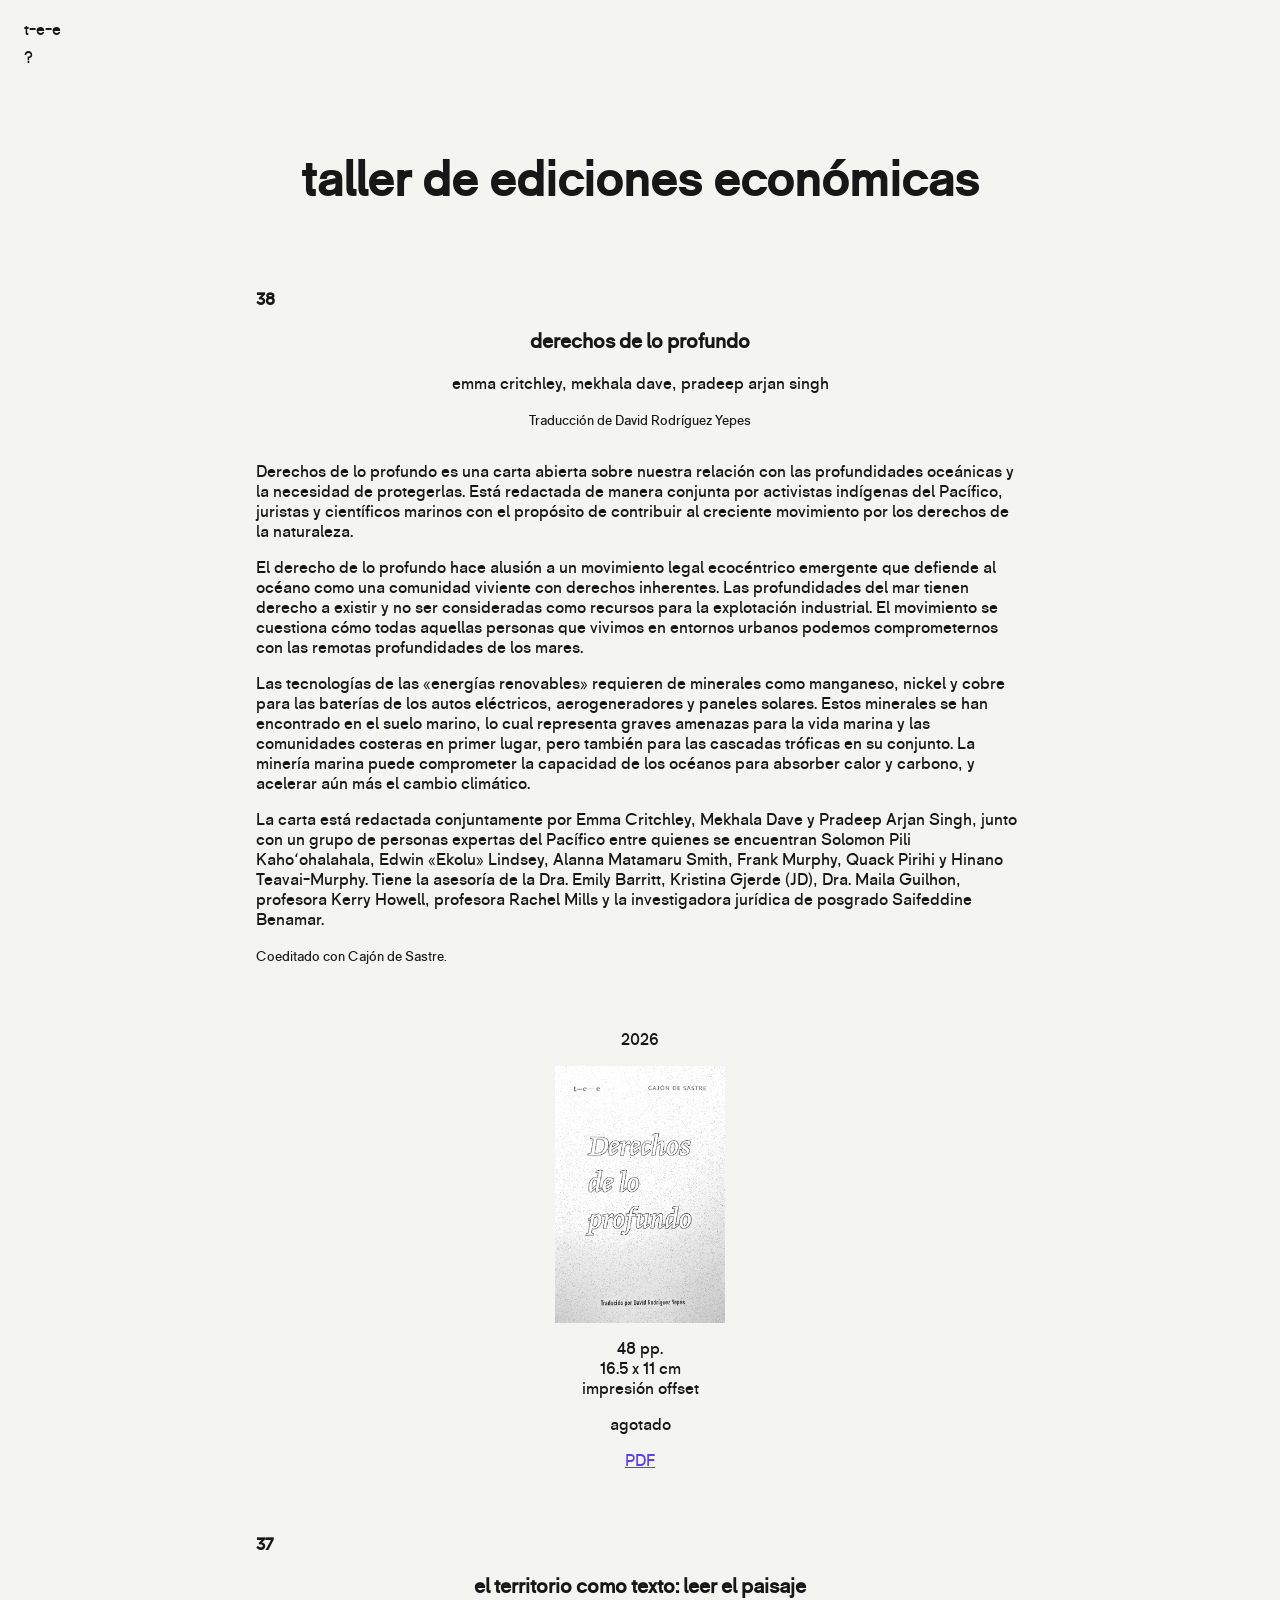
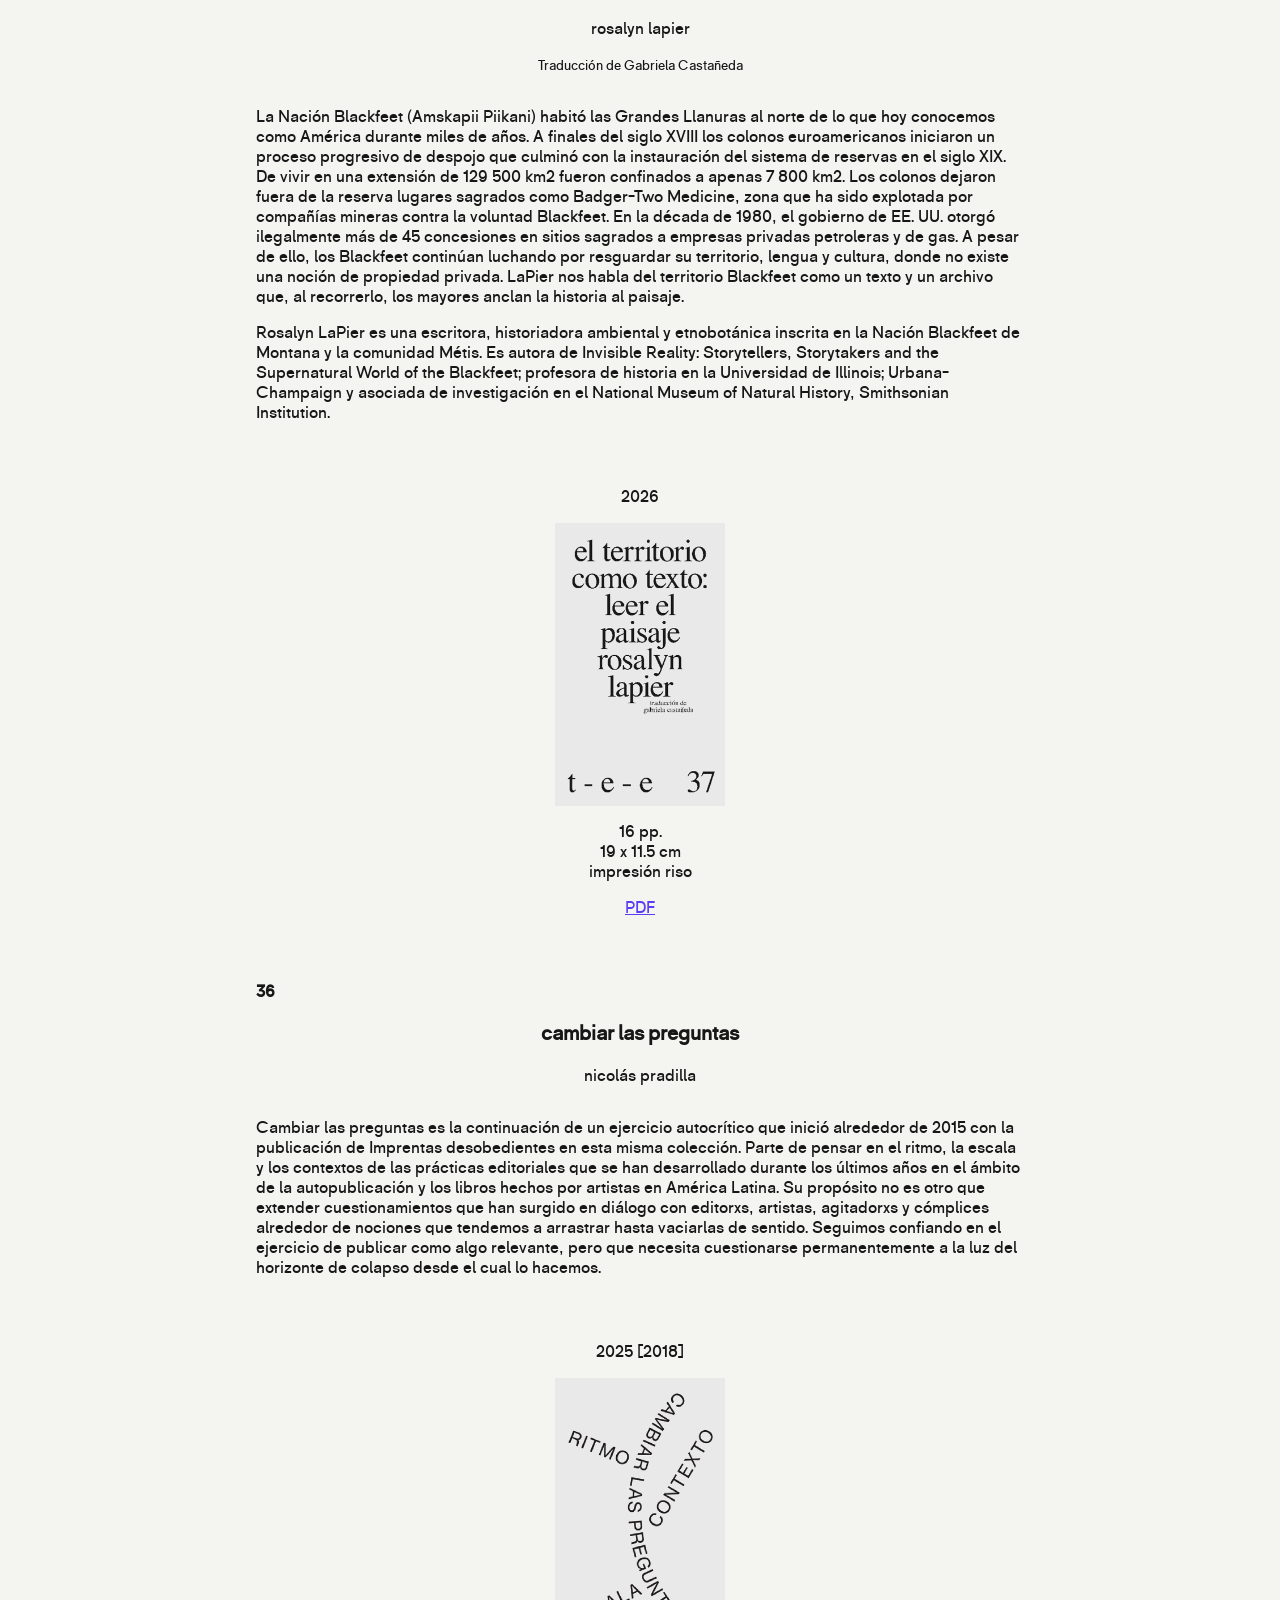
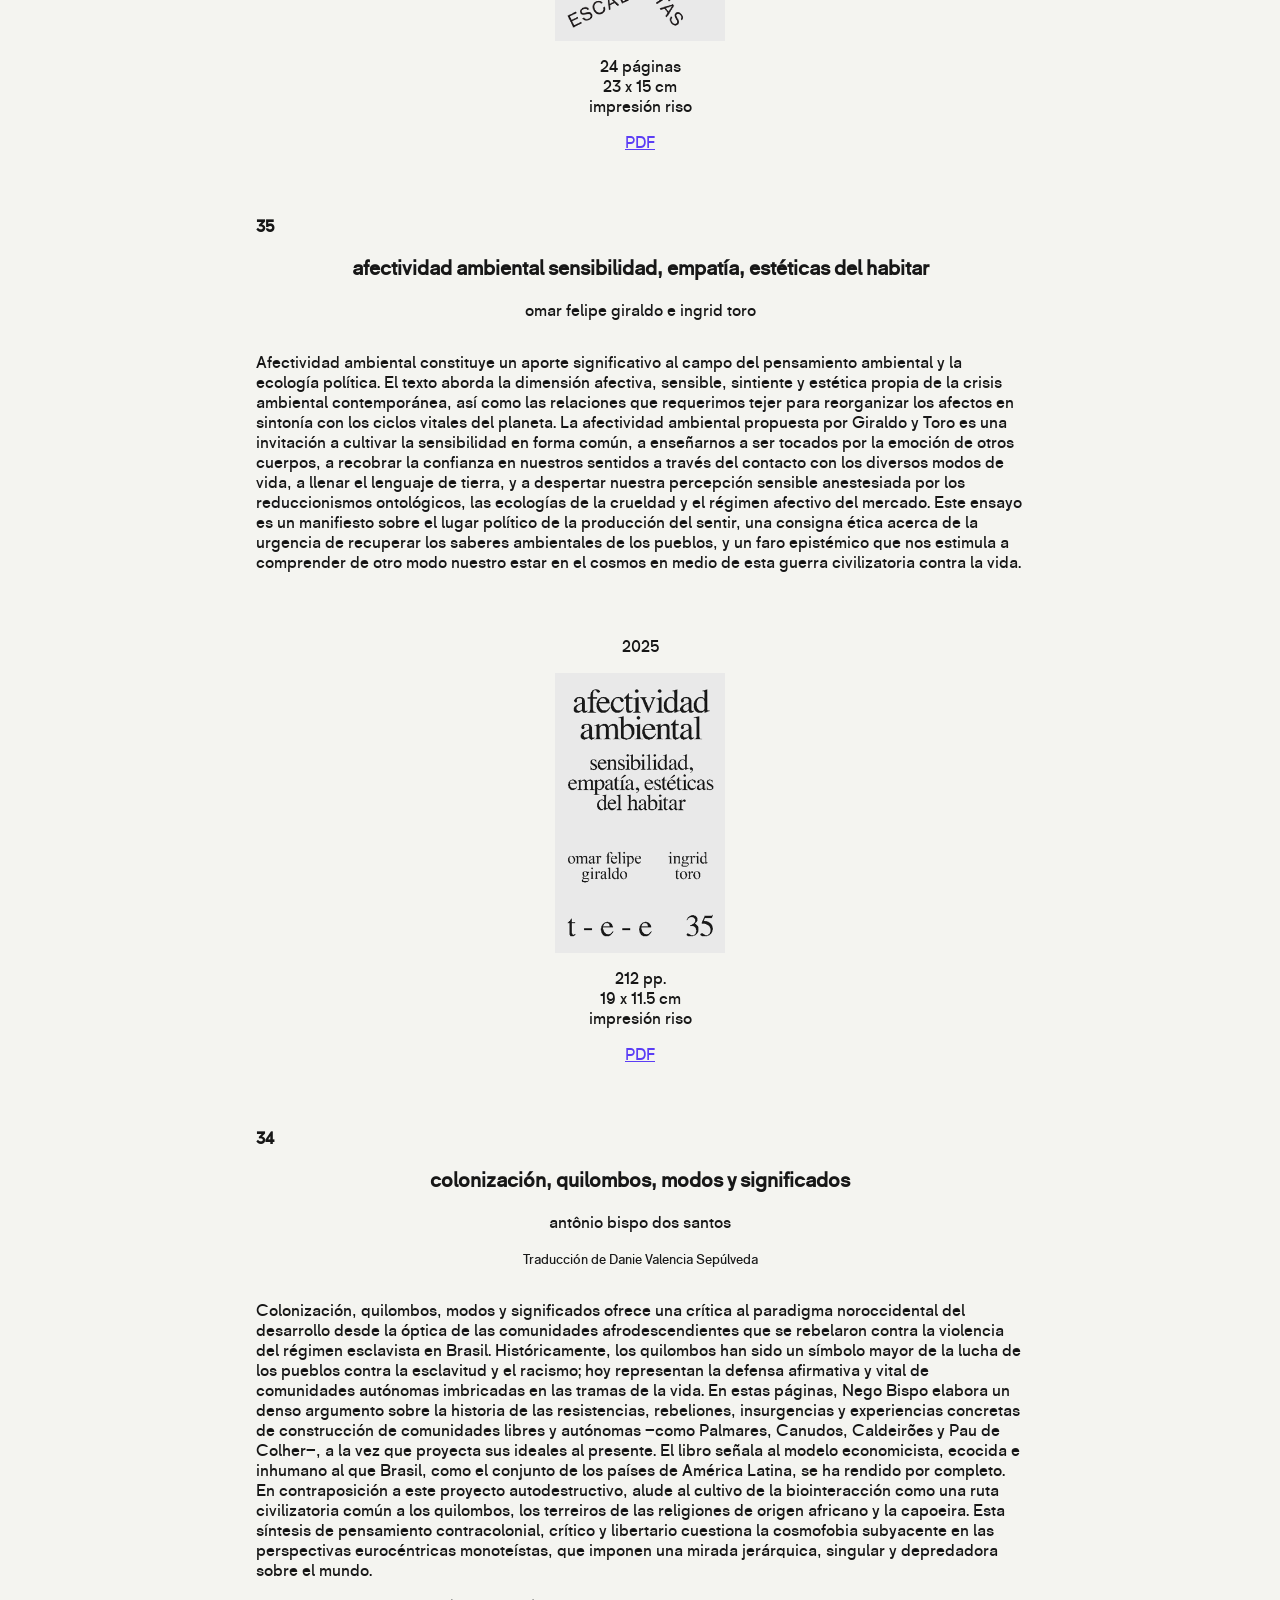
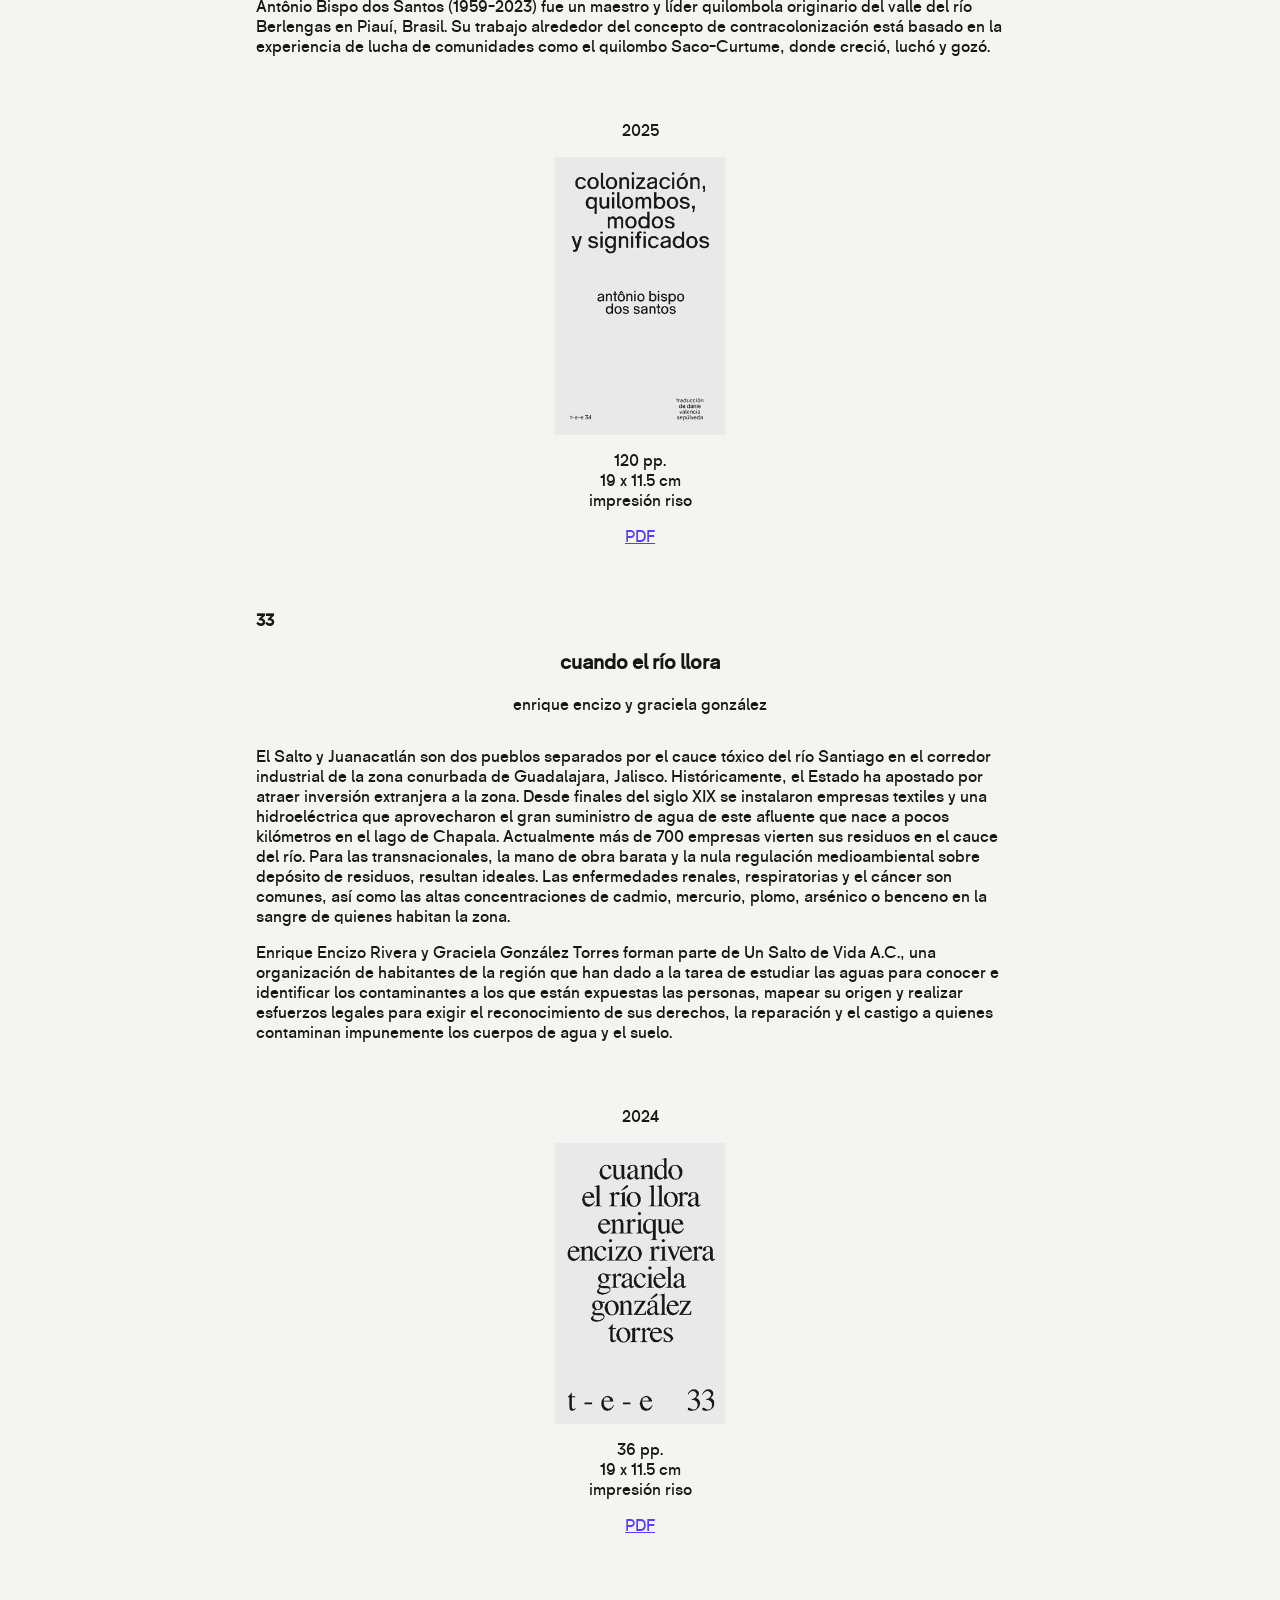
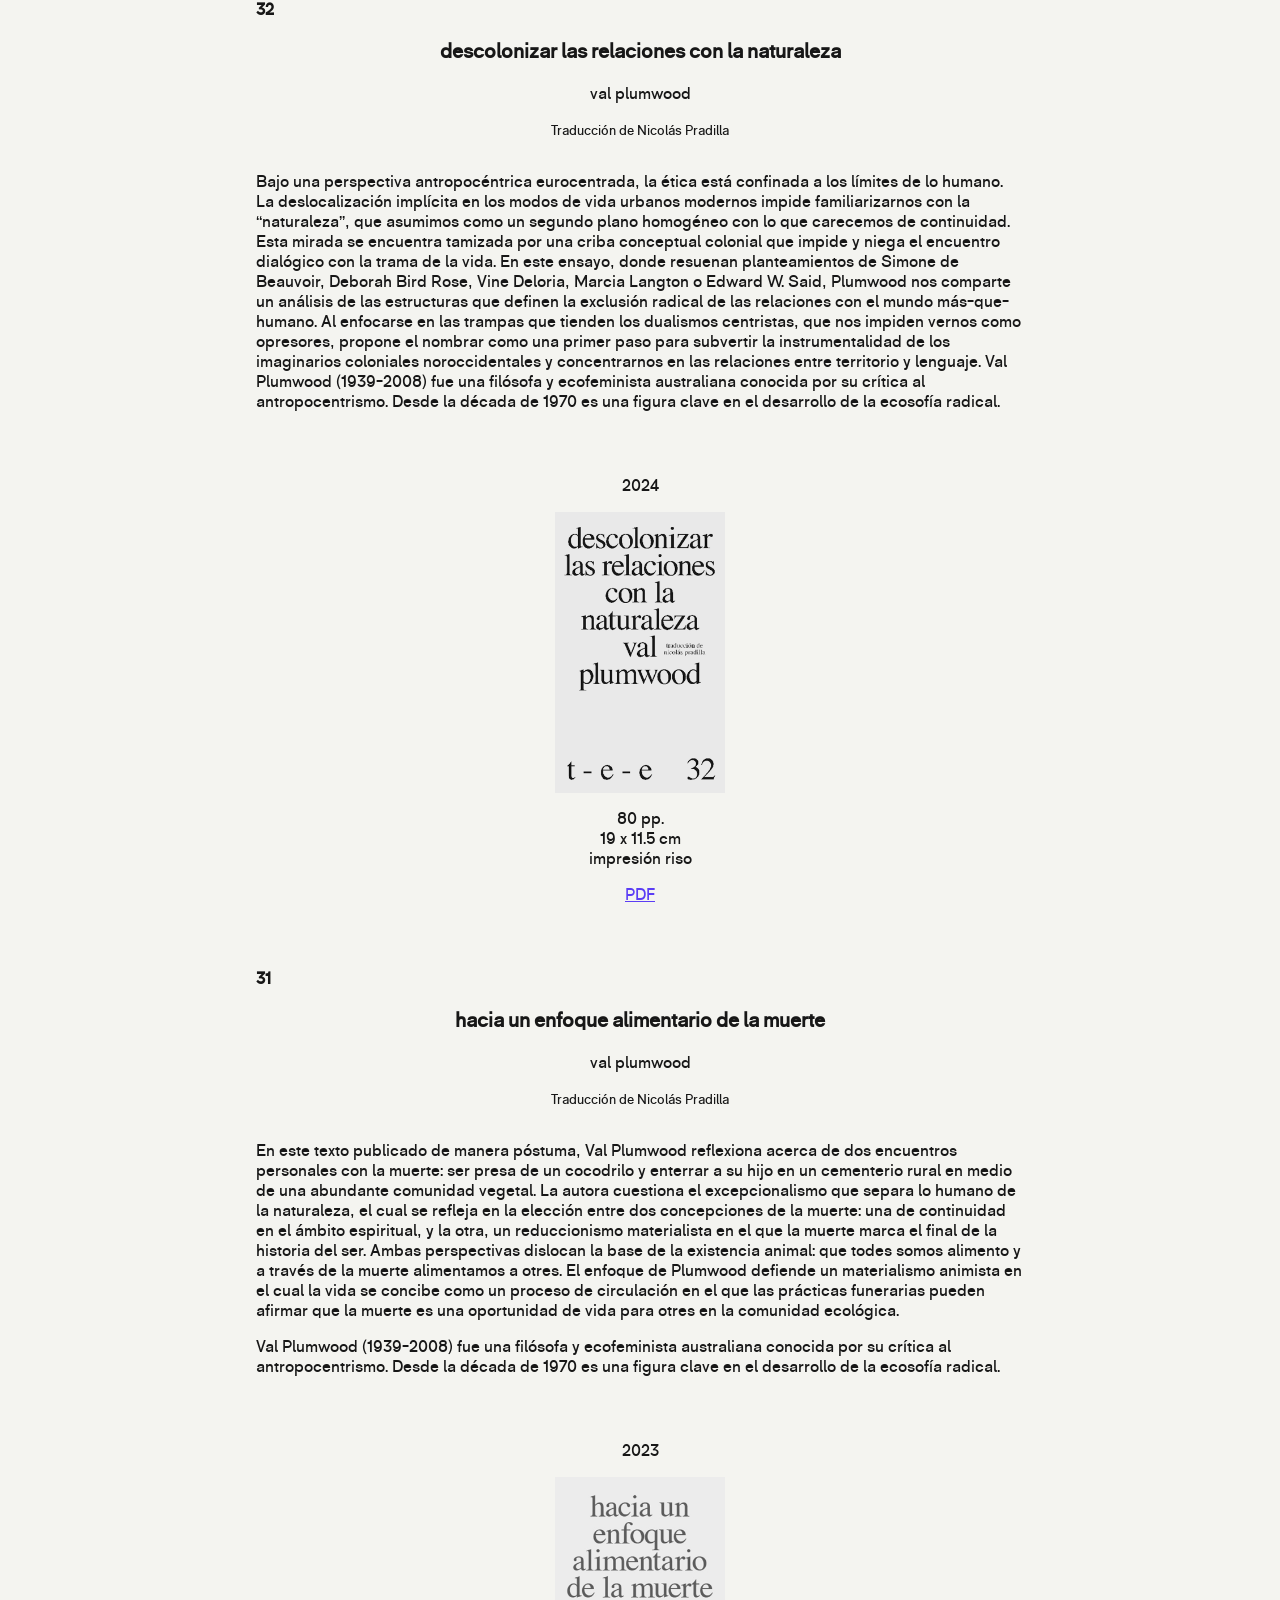
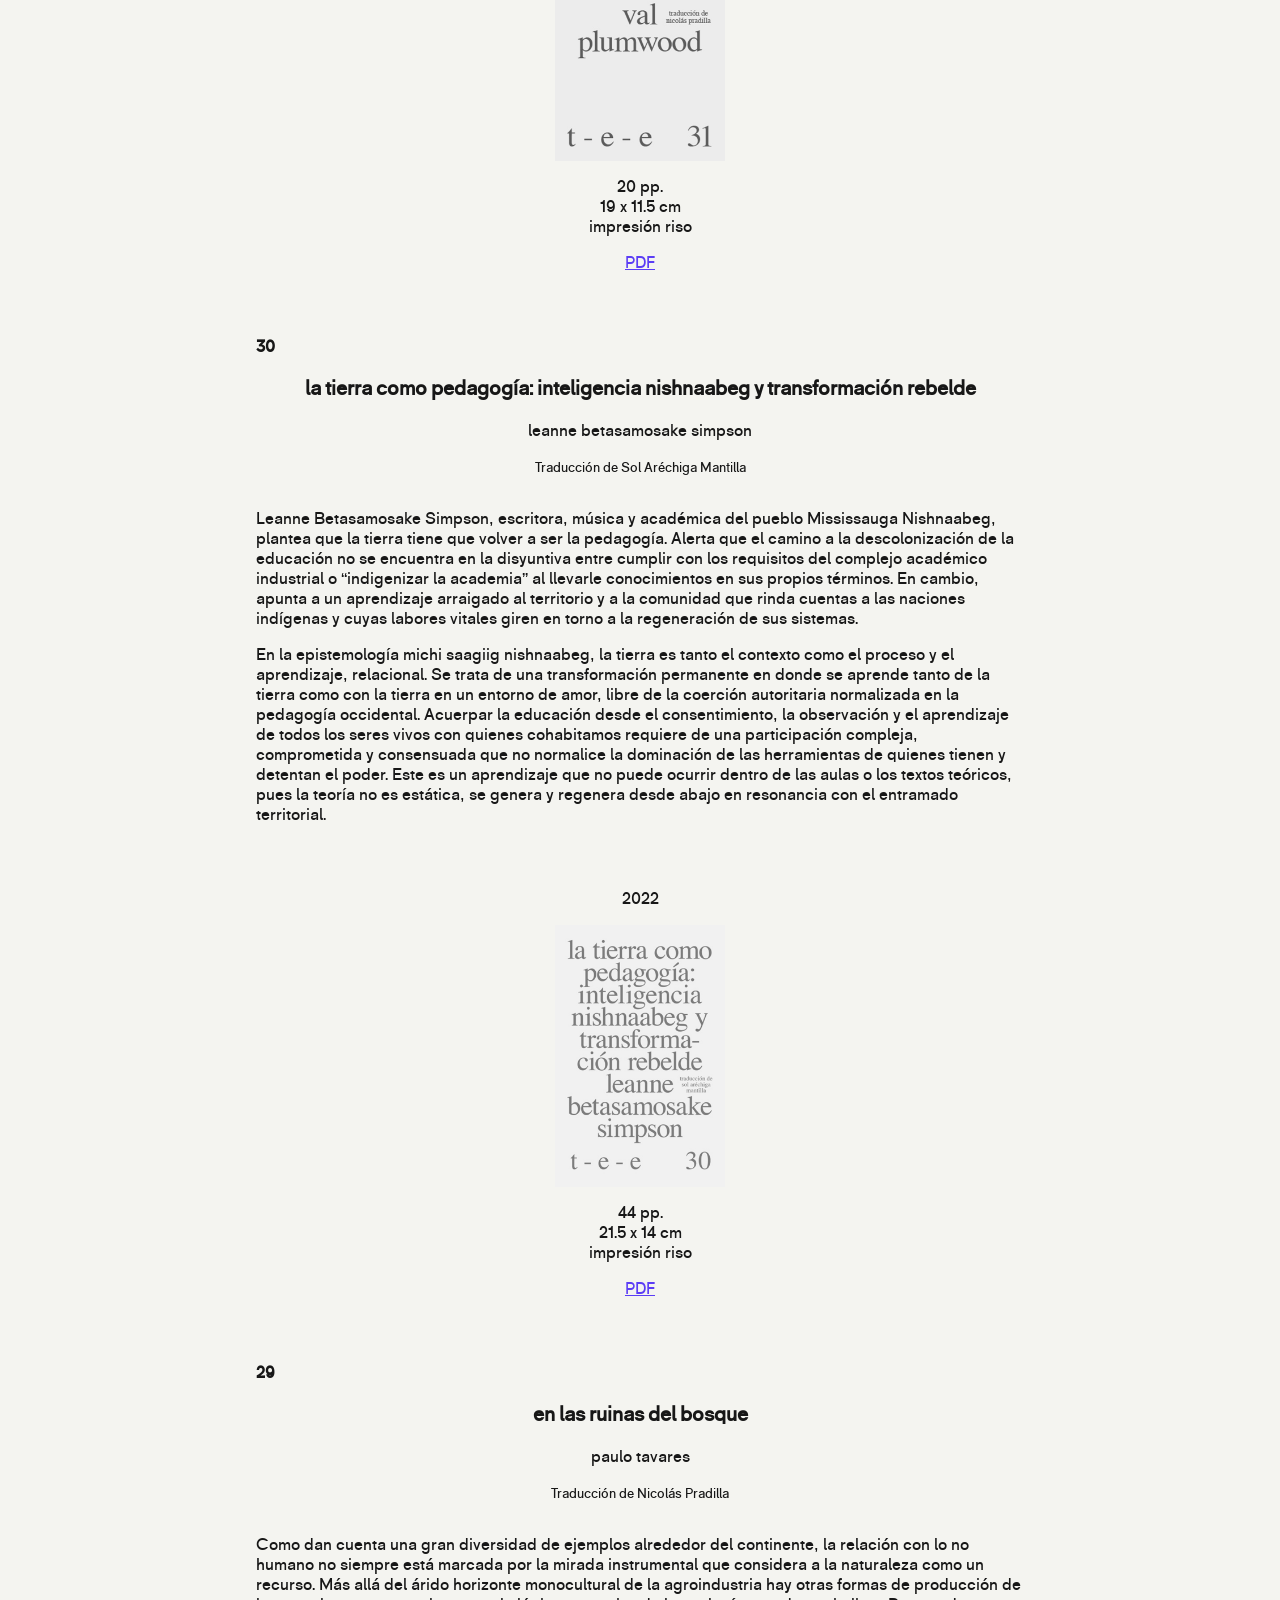
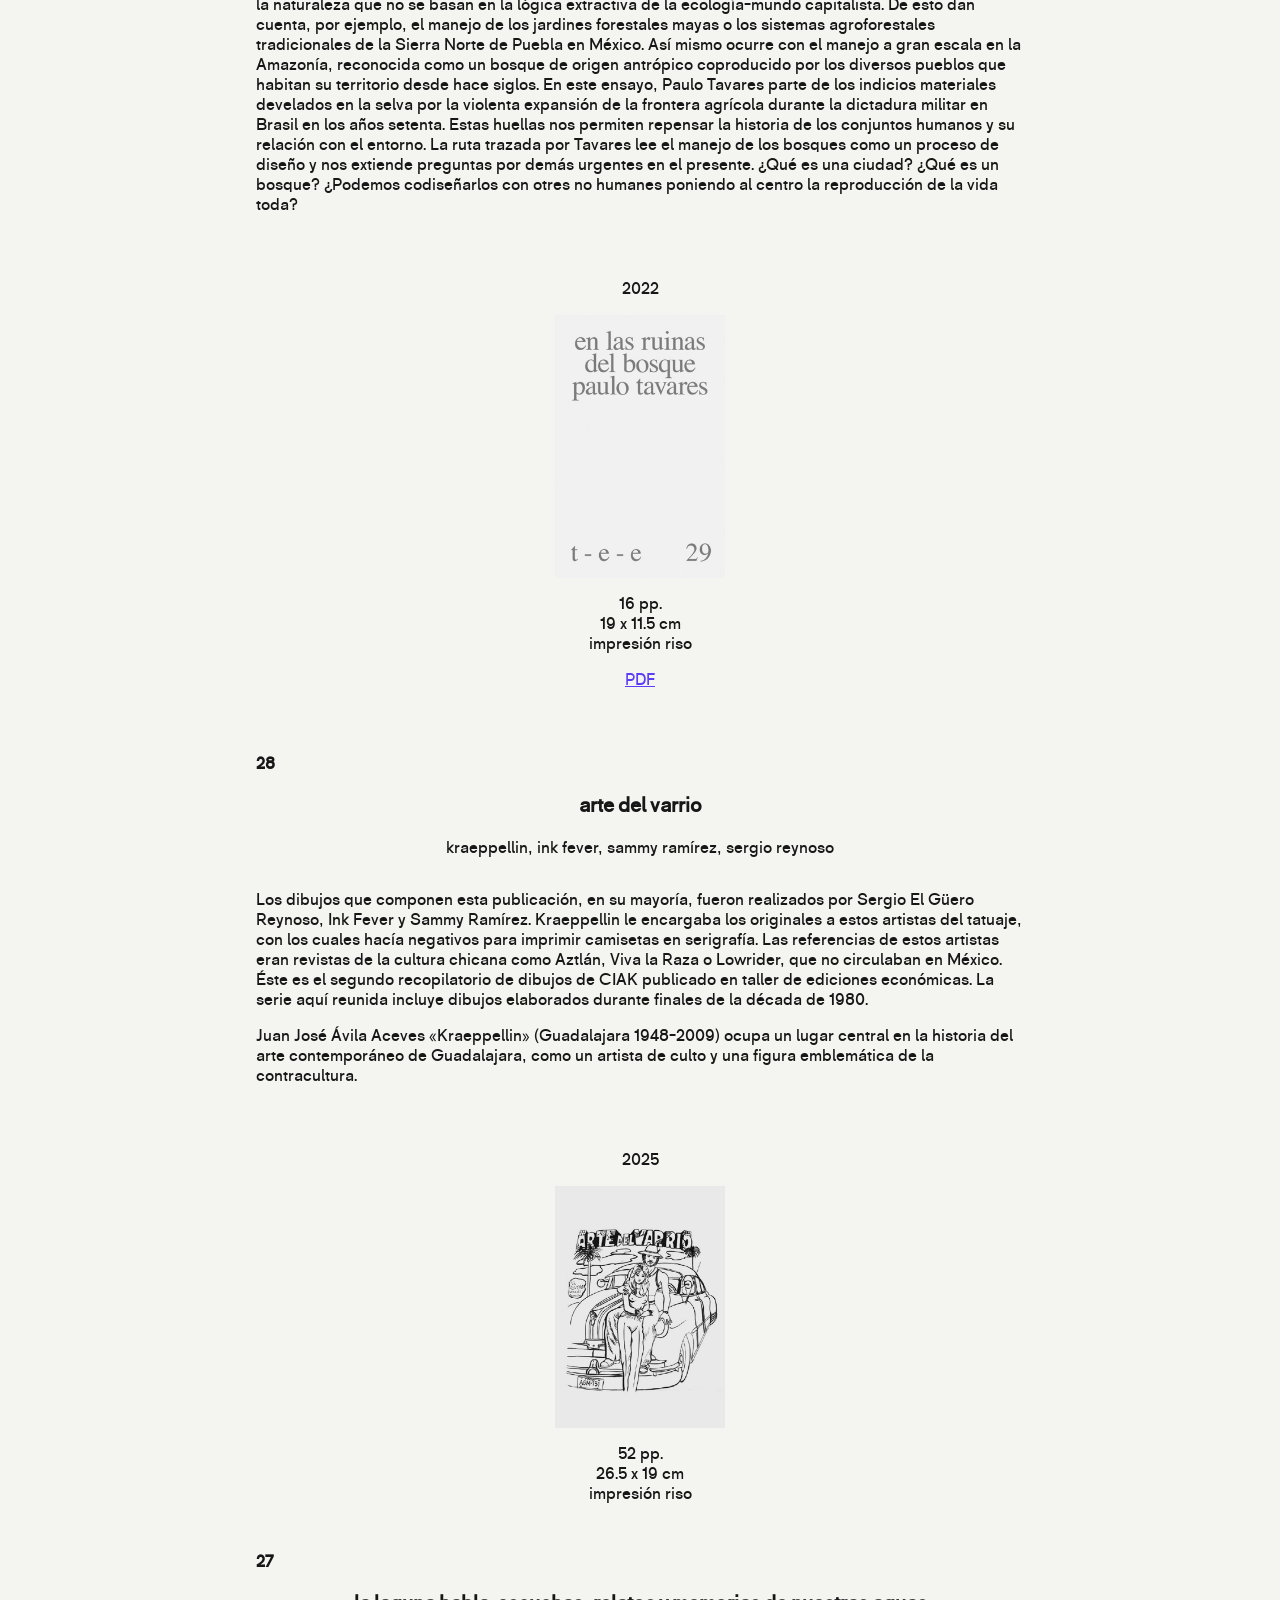
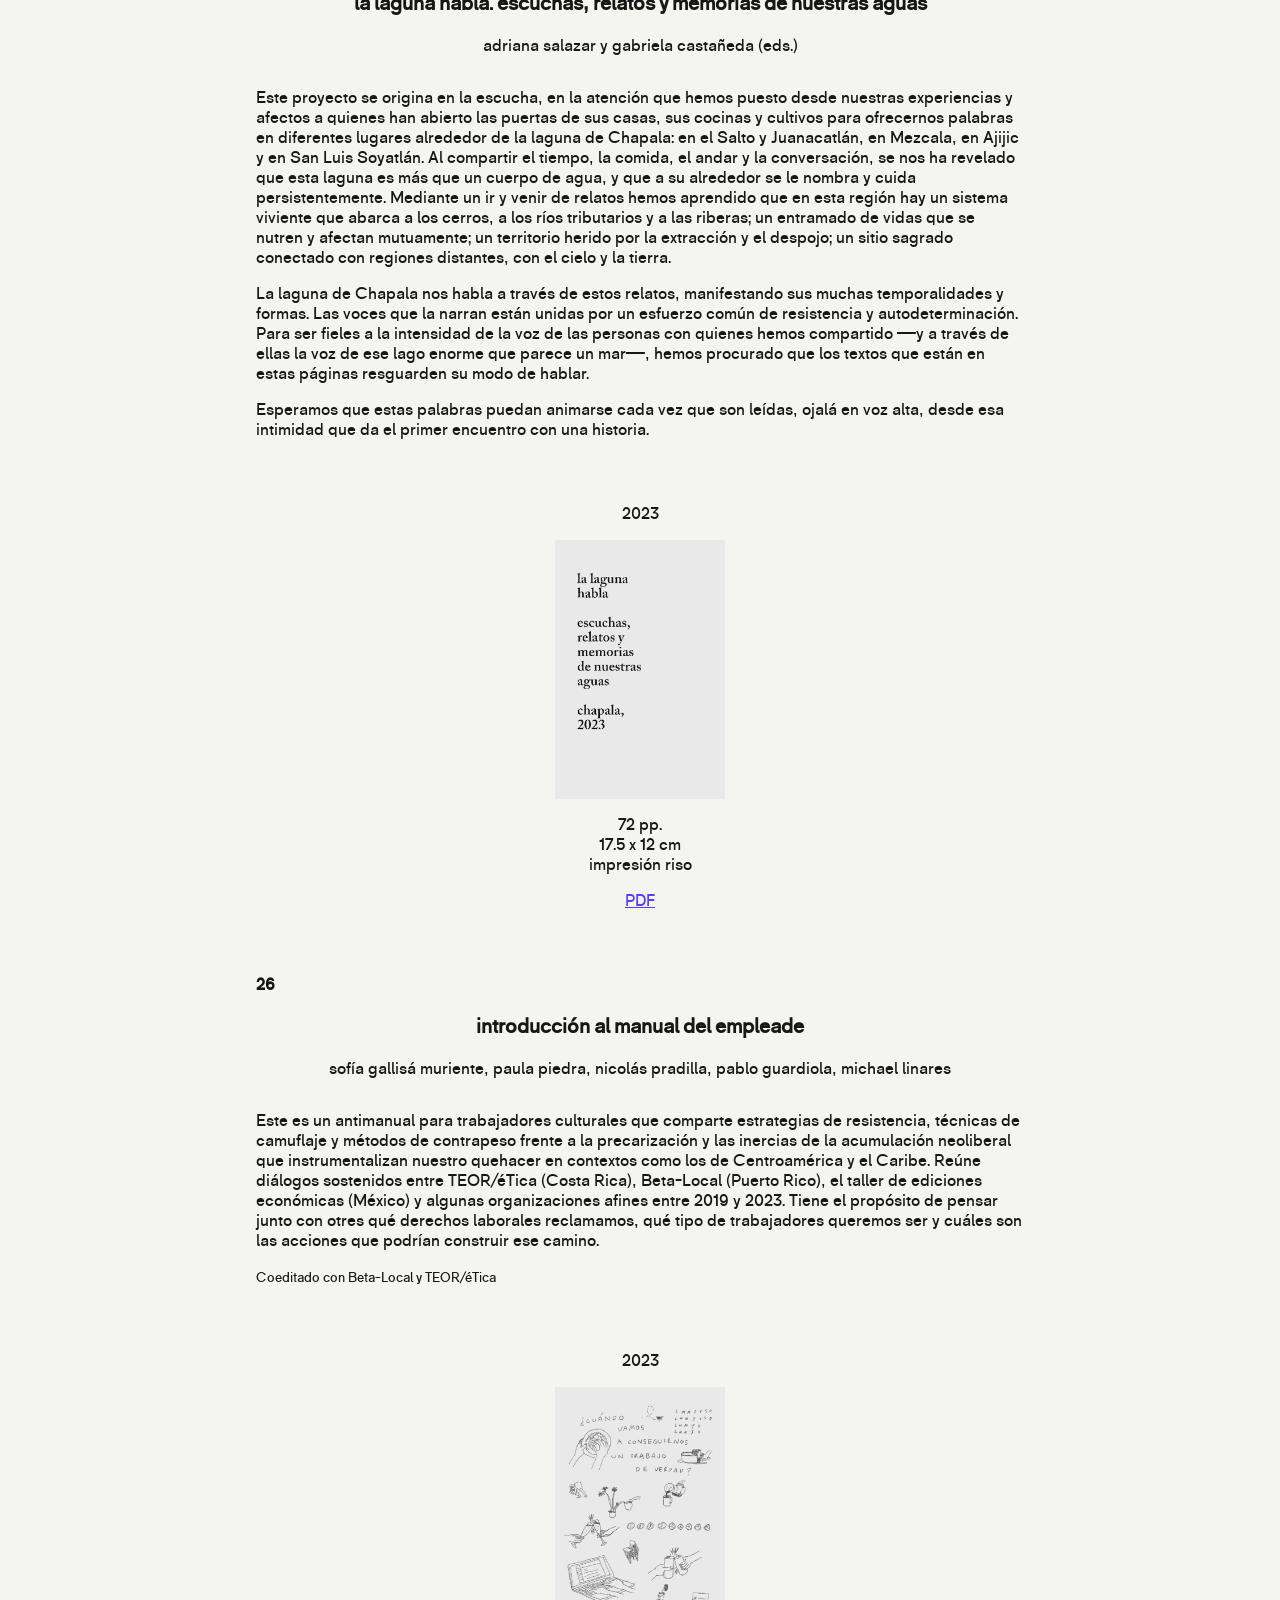
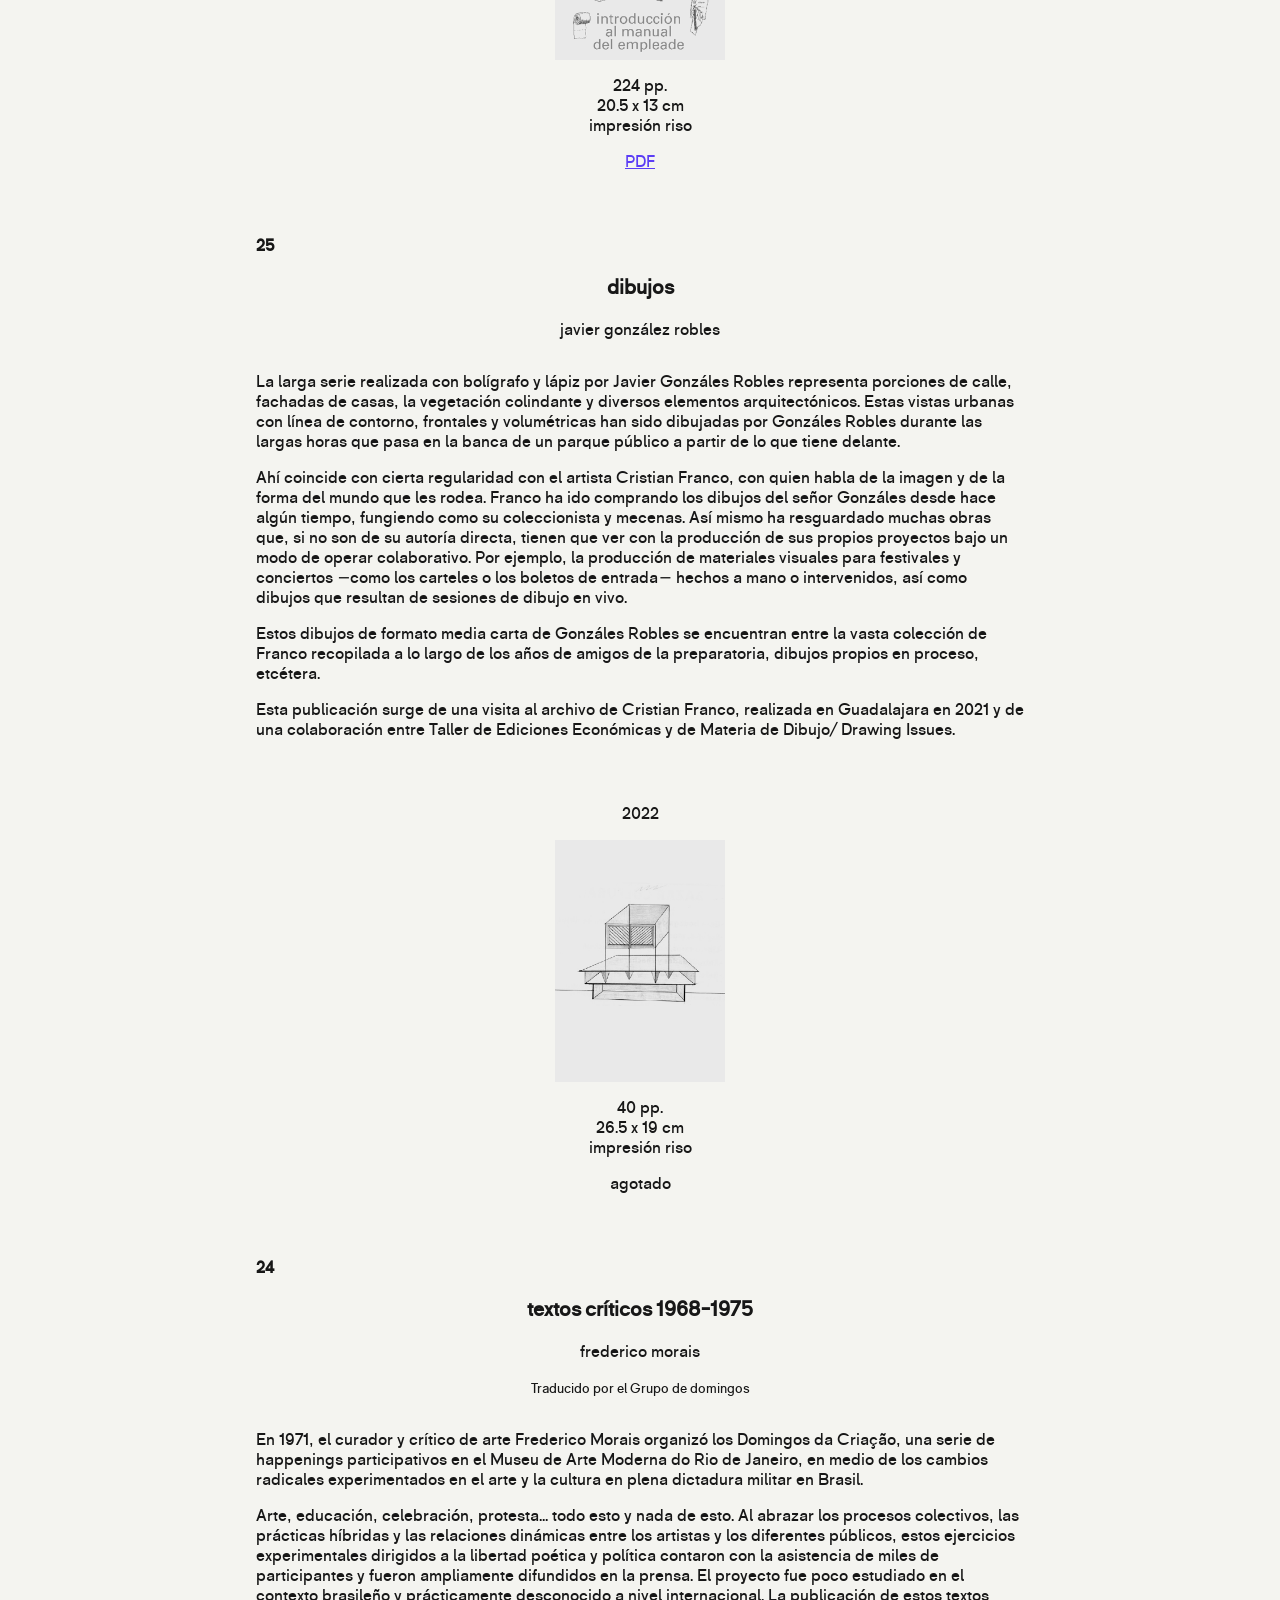
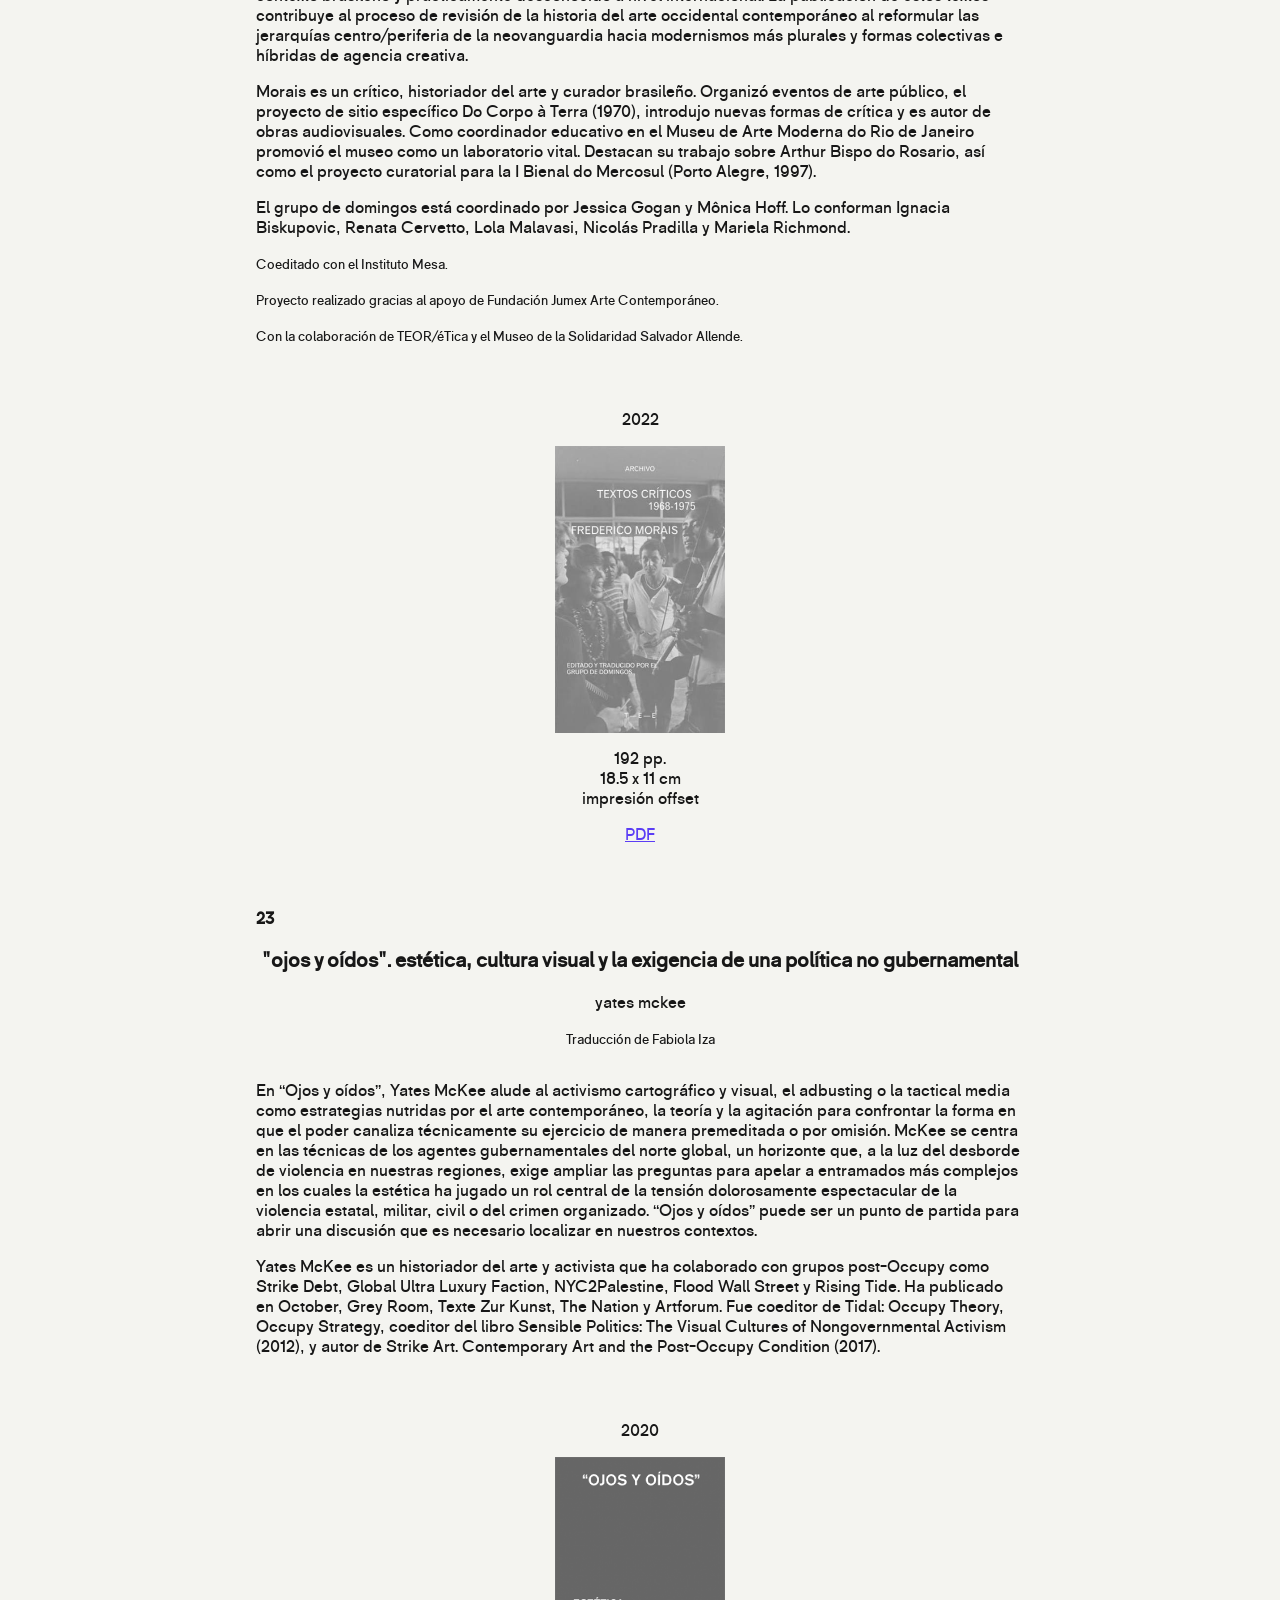
==== index.html @ 7581ff24 "Encabezado: solo taller de ediciones económicas Co-Authored-By: Claude Opus 5.5 <noreply@anthropic.c" ====
<!doctype html>
<html lang="es">
  <head>
    <meta charset="UTF-8">
    <meta name="viewport" content="width=device-width, initial-scale=1">
    <title>t-e-e | taller de ediciones económicas</title>
    <meta name="description" content="Catálogo de publicaciones del taller de ediciones económicas.">
    <link rel="stylesheet" href="./css/style.css">
  </head>
  <body>
    <nav aria-label="Principal">
      <a href="./">t-e-e</a>
      <a href="./about.html" aria-label="Acerca de">?</a>
    </nav>
    <main>
      <header>
        <h1>taller de ediciones económicas</h1>
      </header>
      <section aria-label="Publicaciones">

        <article id="libro-38" aria-labelledby="titulo-38">
          <p class="index"><strong>38</strong></p>
          <header>
            <h3 id="titulo-38">derechos de lo profundo</h3>
            <p class="authors">emma critchley, mekhala dave, pradeep arjan singh</p>
            <p class="translation"><small>Traducción de David Rodríguez Yepes</small></p>
          </header>
          <p>Derechos de lo profundo es una carta abierta sobre nuestra relación con las profundidades oceánicas y la necesidad de protegerlas. Está redactada de manera conjunta por activistas indígenas del Pacífico, juristas y científicos marinos con el propósito de contribuir al creciente movimiento por los derechos de la naturaleza.</p>
          <p>El derecho de lo profundo hace alusión a un movimiento legal ecocéntrico emergente que defiende al océano como una comunidad viviente con derechos inherentes. Las profundidades del mar tienen derecho a existir y no ser consideradas como recursos para la explotación industrial. El movimiento se cuestiona cómo todas aquellas personas que vivimos en entornos urbanos podemos comprometernos con las remotas profundidades de los mares.</p>
          <p>Las tecnologías de las «energías renovables» requieren de minerales como manganeso, nickel y cobre para las baterías de los autos eléctricos, aerogeneradores y paneles solares. Estos minerales se han encontrado en el suelo marino, lo cual representa graves amenazas para la vida marina y las comunidades costeras en primer lugar, pero también para las cascadas tróficas en su conjunto. La minería marina puede comprometer la capacidad de los océanos para absorber calor y carbono, y acelerar aún más el cambio climático.</p>
          <p>La carta está redactada conjuntamente por Emma Critchley, Mekhala Dave y Pradeep Arjan Singh, junto con un grupo de personas expertas del Pacífico entre quienes se encuentran Solomon Pili Kahoʻohalahala, Edwin «Ekolu» Lindsey, Alanna Matamaru Smith, Frank Murphy, Quack Pirihi y Hinano Teavai-Murphy. Tiene la asesoría de la Dra. Emily Barritt, Kristina Gjerde (JD), Dra. Maila Guilhon, profesora Kerry Howell, profesora Rachel Mills y la investigadora jurídica de posgrado Saifeddine Benamar.</p>
          <p class="credits"><small>Coeditado con Cajón de Sastre.</small></p>
          <footer>
            <p class="year"><time datetime="2026">2026</time></p>
            <img src="./img/img-38-critchley-emma-et-al-derechos-de-lo-profundo.png" alt="Portada de derechos de lo profundo" loading="lazy">
            <div class="ficha">
              <ul class="specs">
                <li>48 pp.</li>
                <li>16.5 x 11 cm</li>
                <li>impresión offset</li>
              </ul>
              <p class="status">agotado</p>
              <p class="pdf"><a href="http://t-e-e.org/pdf/38-Critchley-Emma-Derechos-de-lo-profundo.pdf" type="application/pdf" target="_blank" rel="noopener">PDF</a></p>
            </div>
          </footer>
        </article>

        <article id="libro-37" aria-labelledby="titulo-37">
          <p class="index"><strong>37</strong></p>
          <header>
            <h3 id="titulo-37">el territorio como texto: <span class="subtitle">leer el paisaje</span></h3>
            <p class="authors">rosalyn lapier</p>
            <p class="translation"><small>Traducción de Gabriela Castañeda</small></p>
          </header>
          <p>La Nación Blackfeet (Amskapii Piikani) habitó las Grandes Llanuras al norte de lo que hoy conocemos como América durante miles de años.  A finales del siglo XVIII los colonos euroamericanos iniciaron un proceso progresivo de despojo que culminó con la instauración del sistema de reservas en el siglo XIX. De vivir en una extensión de 129 500 km2 fueron confinados a apenas 7 800 km2. Los colonos dejaron fuera de la reserva lugares sagrados como Badger-Two Medicine, zona que ha sido explotada por compañías mineras contra la voluntad Blackfeet. En la década de 1980, el gobierno de EE. UU. otorgó ilegalmente más de 45 concesiones en sitios sagrados a empresas privadas petroleras y de gas. A pesar de ello, los Blackfeet continúan luchando por resguardar su territorio, lengua y cultura, donde no existe una noción de propiedad privada. LaPier nos habla del territorio Blackfeet como un texto y un archivo que, al recorrerlo, los mayores anclan la historia al paisaje.</p>
          <p>Rosalyn LaPier es una escritora, historiadora ambiental y etnobotánica inscrita en la Nación Blackfeet de Montana y la comunidad Métis. Es autora de Invisible Reality: Storytellers, Storytakers and the Supernatural World of the Blackfeet; profesora de historia en la Universidad de Illinois; Urbana-Champaign y asociada de investigación en el National Museum of Natural History, Smithsonian Institution.</p>
          <footer>
            <p class="year"><time datetime="2026">2026</time></p>
            <img src="./img/img-37-lapier-rosalyn-el-territorio-como-texto.png" alt="Portada de el territorio como texto: leer el paisaje" loading="lazy">
            <div class="ficha">
              <ul class="specs">
                <li>16 pp.</li>
                <li>19 x 11.5 cm</li>
                <li>impresión riso</li>
              </ul>
              <p class="pdf"><a href="http://t-e-e.org/pdf/37-Lapier-Rosalyn-El-territorio-como-texto.pdf" type="application/pdf" target="_blank" rel="noopener">PDF</a></p>
            </div>
          </footer>
        </article>

        <article id="libro-36" aria-labelledby="titulo-36">
          <p class="index"><strong>36</strong></p>
          <header>
            <h3 id="titulo-36">cambiar las preguntas</h3>
            <p class="authors">nicolás pradilla</p>
          </header>
          <p>Cambiar las preguntas es la continuación de un ejercicio autocrítico que inició alrededor de 2015 con la publicación de Imprentas desobedientes en esta misma colección. Parte de pensar en el ritmo, la escala y los contextos de las prácticas editoriales que se han desarrollado durante los últimos años en el ámbito de la autopublicación y los libros hechos por artistas en América Latina. Su propósito no es otro que extender cuestionamientos que han surgido en diálogo con editorxs, artistas, agitadorxs y cómplices alrededor de nociones que tendemos a arrastrar hasta vaciarlas de sentido. Seguimos confiando en el ejercicio de publicar como algo relevante, pero que necesita cuestionarse permanentemente a la luz del horizonte de colapso desde el cual lo hacemos.</p>
          <footer>
            <p class="year"><time datetime="2025">2025 [2018]</time></p>
            <img src="./img/img-36-pradilla-nicolas-cambiar-las-preguntas.png" alt="Portada de cambiar las preguntas" loading="lazy">
            <div class="ficha">
              <ul class="specs">
                <li>24 páginas</li>
                <li>23 x 15 cm</li>
                <li>impresión riso</li>
              </ul>
              <p class="pdf"><a href="http://t-e-e.org/pdf/36-Pradilla-Nicolas-Cambiar-las-preguntas.pdf" type="application/pdf" target="_blank" rel="noopener">PDF</a></p>
            </div>
          </footer>
        </article>

        <article id="libro-35" aria-labelledby="titulo-35">
          <p class="index"><strong>35</strong></p>
          <header>
            <h3 id="titulo-35">afectividad ambiental <span class="subtitle">sensibilidad, empatía, estéticas del habitar</span></h3>
            <p class="authors">omar felipe giraldo e ingrid toro</p>
          </header>
          <p>Afectividad ambiental constituye un aporte significativo al campo del pensamiento ambiental y la ecología política. El texto aborda la dimensión afectiva, sensible, sintiente y estética propia de la crisis ambiental contemporánea, así como las relaciones que requerimos tejer para reorganizar los afectos en sintonía con los ciclos vitales del planeta. La afectividad ambiental propuesta por Giraldo y Toro es una invitación a cultivar la sensibilidad en forma común, a enseñarnos a ser tocados por la emoción de otros cuerpos, a recobrar la confianza en nuestros sentidos a través del contacto con los diversos modos de vida, a llenar el lenguaje de tierra, y a despertar nuestra percepción sensible anestesiada por los reduccionismos ontológicos, las ecologías de la crueldad y el régimen afectivo del mercado. Este ensayo es un manifiesto sobre el lugar político de la producción del sentir, una consigna ética acerca de la urgencia de recuperar los saberes ambientales de los pueblos, y un faro epistémico que nos estimula a comprender de otro modo nuestro estar en el cosmos en medio de esta guerra civilizatoria contra la vida.</p>
          <footer>
            <p class="year"><time datetime="2025">2025</time></p>
            <img src="./img/img-35-giraldo-omar-felipe-y-toro-ingrid-afectividad-ambiental.png" alt="Portada de afectividad ambiental sensibilidad, empatía, estéticas del habitar" loading="lazy">
            <div class="ficha">
              <ul class="specs">
                <li>212 pp.</li>
                <li>19 x 11.5 cm</li>
                <li>impresión riso</li>
              </ul>
              <p class="pdf"><a href="http://t-e-e.org/pdf/35-Giraldo-Omar-Felipe-y-Toro-Ingrid-Afectividad-ambiental.pdf" type="application/pdf" target="_blank" rel="noopener">PDF</a></p>
            </div>
          </footer>
        </article>

        <article id="libro-34" aria-labelledby="titulo-34">
          <p class="index"><strong>34</strong></p>
          <header>
            <h3 id="titulo-34">colonización, quilombos, modos y significados</h3>
            <p class="authors">antônio bispo dos santos</p>
            <p class="translation"><small>Traducción de Danie Valencia Sepúlveda</small></p>
          </header>
          <p>Colonización, quilombos, modos y significados ofrece una crítica al paradigma noroccidental del desarrollo desde la óptica de las comunidades afrodescendientes que se rebelaron contra la violencia del régimen esclavista en Brasil. Históricamente, los quilombos han sido un símbolo mayor de la lucha de los pueblos contra la esclavitud y el racismo; hoy representan la defensa afirmativa y vital de comunidades autónomas imbricadas en las tramas de la vida. En estas páginas, Nego Bispo elabora un denso argumento sobre la historia de las resistencias, rebeliones, insurgencias y experiencias concretas de construcción de comunidades libres y autónomas –como Palmares, Canudos, Caldeirões y Pau de Colher–, a la vez que proyecta sus ideales al presente. El libro señala al modelo economicista, ecocida e inhumano al que Brasil, como el conjunto de los países de América Latina, se ha rendido por completo. En contraposición a este proyecto autodestructivo, alude al cultivo de la biointeracción como una ruta civilizatoria común a los quilombos, los terreiros de las religiones de origen africano y la capoeira. Esta síntesis de pensamiento contracolonial, crítico y libertario cuestiona la cosmofobia subyacente en las perspectivas eurocéntricas monoteístas, que imponen una mirada jerárquica, singular y depredadora sobre el mundo.</p>
          <p>Antônio Bispo dos Santos (1959-2023) fue un maestro y líder quilombola originario del valle del río Berlengas en Piauí, Brasil. Su trabajo alrededor del concepto de contracolonización está basado en la experiencia de lucha de comunidades como el quilombo Saco-Curtume, donde creció, luchó y gozó.</p>
          <footer>
            <p class="year"><time datetime="2025">2025</time></p>
            <img src="./img/img-34-nego-bispo-antonio-colonizacion-quilombos.png" alt="Portada de colonización, quilombos, modos y significados" loading="lazy">
            <div class="ficha">
              <ul class="specs">
                <li>120 pp.</li>
                <li>19 x 11.5 cm</li>
                <li>impresión riso</li>
              </ul>
              <p class="pdf"><a href="http://t-e-e.org/pdf/34-Bispo-dos-Santos-Antonio-Colonizacion-quilombos.pdf" type="application/pdf" target="_blank" rel="noopener">PDF</a></p>
            </div>
          </footer>
        </article>

        <article id="libro-33" aria-labelledby="titulo-33">
          <p class="index"><strong>33</strong></p>
          <header>
            <h3 id="titulo-33">cuando el río llora</h3>
            <p class="authors">enrique encizo y graciela gonzález</p>
          </header>
          <p>El Salto y Juanacatlán son dos pueblos separados por el cauce tóxico del río Santiago en el corredor industrial de la zona conurbada de Guadalajara, Jalisco. Históricamente, el Estado ha apostado por atraer inversión extranjera a la zona. Desde finales del siglo XIX se instalaron empresas textiles y una hidroeléctrica que aprovecharon el gran suministro de agua de este afluente que nace a pocos kilómetros en el lago de Chapala. Actualmente más de 700 empresas vierten sus residuos en el cauce del río. Para las transnacionales, la mano de obra barata y la nula regulación medioambiental sobre depósito de residuos, resultan ideales. Las enfermedades renales, respiratorias y el cáncer son comunes, así como las altas concentraciones de cadmio, mercurio, plomo, arsénico o benceno en la sangre de quienes habitan la zona.</p>
          <p>Enrique Encizo Rivera y Graciela González Torres forman parte de Un Salto de Vida A.C., una organización de habitantes de la región que han dado a la tarea de estudiar las aguas para conocer e identificar los contaminantes a los que están expuestas las personas, mapear su origen y realizar esfuerzos legales para exigir el reconocimiento de sus derechos, la reparación y el castigo a quienes contaminan impunemente los cuerpos de agua y el suelo.</p>
          <footer>
            <p class="year"><time datetime="2024">2024</time></p>
            <img src="./img/img-33-encizo-enrique-y-gonzalez-graciela-cuando-el-rio-llora.png" alt="Portada de cuando el río llora" loading="lazy">
            <div class="ficha">
              <ul class="specs">
                <li>36 pp.</li>
                <li>19 x 11.5 cm</li>
                <li>impresión riso</li>
              </ul>
              <p class="pdf"><a href="http://t-e-e.org/pdf/33-Encizo-Enrique-y-Gonzalez-Graciela-Cuando-el-rio-llora.pdf" type="application/pdf" target="_blank" rel="noopener">PDF</a></p>
            </div>
          </footer>
        </article>

        <article id="libro-32" aria-labelledby="titulo-32">
          <p class="index"><strong>32</strong></p>
          <header>
            <h3 id="titulo-32">descolonizar las relaciones con la naturaleza</h3>
            <p class="authors">val plumwood</p>
            <p class="translation"><small>Traducción de Nicolás Pradilla</small></p>
          </header>
          <p>Bajo una perspectiva antropocéntrica eurocentrada, la ética está confinada a los límites de lo humano. La deslocalización implícita en los modos de vida urbanos modernos impide familiarizarnos con la “naturaleza”, que asumimos como un segundo plano homogéneo con lo que carecemos de continuidad. Esta mirada se encuentra tamizada por una criba conceptual colonial que impide y niega el encuentro dialógico con la trama de la vida. En este ensayo, donde resuenan planteamientos de Simone de Beauvoir, Deborah Bird Rose, Vine Deloria, Marcia Langton o Edward W. Said, Plumwood nos comparte un análisis de las estructuras que definen la exclusión radical de las relaciones con el mundo más-que-humano. Al enfocarse en las trampas que tienden los dualismos centristas, que nos impiden vernos como opresores, propone el nombrar como una primer paso para subvertir la instrumentalidad de los imaginarios coloniales noroccidentales y concentrarnos en las relaciones entre territorio y lenguaje. Val Plumwood (1939-2008) fue una filósofa y ecofeminista australiana conocida por su crítica al antropocentrismo. Desde la década de 1970 es una figura clave en el desarrollo de la ecosofía radical.</p>
          <footer>
            <p class="year"><time datetime="2024">2024</time></p>
            <img src="./img/img-32-plumwood-val-descolonizar-las-relaciones-con-la-naturaleza.png" alt="Portada de descolonizar las relaciones con la naturaleza" loading="lazy">
            <div class="ficha">
              <ul class="specs">
                <li>80 pp.</li>
                <li>19 x 11.5 cm</li>
                <li>impresión riso</li>
              </ul>
              <p class="pdf"><a href="http://t-e-e.org/pdf/32-Plumwood-Val-Descolonizar-las-relaciones-con-la-naturaleza.pdf" type="application/pdf" target="_blank" rel="noopener">PDF</a></p>
            </div>
          </footer>
        </article>

        <article id="libro-31" aria-labelledby="titulo-31">
          <p class="index"><strong>31</strong></p>
          <header>
            <h3 id="titulo-31">hacia un enfoque alimentario de la muerte</h3>
            <p class="authors">val plumwood</p>
            <p class="translation"><small>Traducción de Nicolás Pradilla</small></p>
          </header>
          <p>En este texto publicado de manera póstuma, Val Plumwood reflexiona acerca de dos encuentros personales con la muerte: ser presa de un cocodrilo y enterrar a su hijo en un cementerio rural en medio de una abundante comunidad vegetal. La autora cuestiona el excepcionalismo que separa lo humano de la naturaleza, el cual se refleja en la elección entre dos concepciones de la muerte: una de continuidad en el ámbito espiritual, y la otra, un reduccionismo materialista en el que la muerte marca el final de la historia del ser. Ambas perspectivas dislocan la base de la existencia animal: que todes somos alimento y a través de la muerte alimentamos a otres. El enfoque de Plumwood defiende un materialismo animista en el cual la vida se concibe como un proceso de circulación en el que las prácticas funerarias pueden afirmar que la muerte es una oportunidad de vida para otres en la comunidad ecológica.</p>
          <p>Val Plumwood (1939-2008) fue una filósofa y ecofeminista australiana conocida por su crítica al antropocentrismo. Desde la década de 1970 es una figura clave en el desarrollo de la ecosofía radical.</p>
          <footer>
            <p class="year"><time datetime="2023">2023</time></p>
            <img src="./img/img-31-plumwood-val-hacia-un-enfoque-alimentario-de-la-muerte.png" alt="Portada de hacia un enfoque alimentario de la muerte" loading="lazy">
            <div class="ficha">
              <ul class="specs">
                <li>20 pp.</li>
                <li>19 x 11.5 cm</li>
                <li>impresión riso</li>
              </ul>
              <p class="pdf"><a href="http://t-e-e.org/pdf/31-Plumwood-Val-Hacia-un-enfoque-alimentario-de-la-muerte.pdf" type="application/pdf" target="_blank" rel="noopener">PDF</a></p>
            </div>
          </footer>
        </article>

        <article id="libro-30" aria-labelledby="titulo-30">
          <p class="index"><strong>30</strong></p>
          <header>
            <h3 id="titulo-30">la tierra como pedagogía: <span class="subtitle">inteligencia nishnaabeg y transformación rebelde</span></h3>
            <p class="authors">leanne betasamosake simpson</p>
            <p class="translation"><small>Traducción de Sol Aréchiga Mantilla</small></p>
          </header>
          <p>Leanne Betasamosake Simpson, escritora, música y académica del pueblo Mississauga Nishnaabeg, plantea que la tierra tiene que volver a ser la pedagogía. Alerta que el camino a la descolonización de la educación no se encuentra en la disyuntiva entre cumplir con los requisitos del complejo académico industrial o “indigenizar la academia” al llevarle conocimientos en sus propios términos. En cambio, apunta a un aprendizaje arraigado al territorio y a la comunidad que rinda cuentas a las naciones indígenas y cuyas labores vitales giren en torno a la regeneración de sus sistemas.</p>
          <p>En la epistemología michi saagiig nishnaabeg, la tierra es tanto el contexto como el proceso y el aprendizaje, relacional. Se trata de una transformación permanente en donde se aprende tanto de la tierra como con la tierra en un entorno de amor, libre de la coerción autoritaria normalizada en la pedagogía occidental. Acuerpar la educación desde el consentimiento, la observación y el aprendizaje de todos los seres vivos con quienes cohabitamos requiere de una participación compleja, comprometida y consensuada que no normalice la dominación de las herramientas de quienes tienen y detentan el poder. Este es un aprendizaje que no puede ocurrir dentro de las aulas o los textos teóricos, pues la teoría no es estática, se genera y regenera desde abajo en resonancia con el entramado territorial.</p>
          <footer>
            <p class="year"><time datetime="2022">2022</time></p>
            <img src="./img/img-30-simpson-leanne-betasamosake-la-tierra-como-pedagogia.png" alt="Portada de la tierra como pedagogía: inteligencia nishnaabeg y transformación rebelde" loading="lazy">
            <div class="ficha">
              <ul class="specs">
                <li>44 pp.</li>
                <li>21.5 x 14 cm</li>
                <li>impresión riso</li>
              </ul>
              <p class="pdf"><a href="http://t-e-e.org/pdf/30-Simpson-Leanne-Betasamosake-La-tierra-como-pedagogia.pdf" type="application/pdf" target="_blank" rel="noopener">PDF</a></p>
            </div>
          </footer>
        </article>

        <article id="libro-29" aria-labelledby="titulo-29">
          <p class="index"><strong>29</strong></p>
          <header>
            <h3 id="titulo-29">en las ruinas del bosque</h3>
            <p class="authors">paulo tavares</p>
            <p class="translation"><small>Traducción de Nicolás Pradilla</small></p>
          </header>
          <p>Como dan cuenta una gran diversidad de ejemplos alrededor del continente, la relación con lo no humano no siempre está marcada por la mirada instrumental que considera a la naturaleza como un recurso. Más allá del árido horizonte monocultural de la agroindustria hay otras formas de producción de la naturaleza que no se basan en la lógica extractiva de la ecología-mundo capitalista. De esto dan cuenta, por ejemplo, el manejo de los jardines forestales mayas o los sistemas agroforestales tradicionales de la Sierra Norte de Puebla en México. Así mismo ocurre con el manejo a gran escala en la Amazonía, reconocida como un bosque de origen antrópico coproducido por los diversos pueblos que habitan su territorio desde hace siglos. En este ensayo, Paulo Tavares parte de los indicios materiales develados en la selva por la violenta expansión de la frontera agrícola durante la dictadura militar en Brasil en los años setenta. Estas huellas nos permiten repensar la historia de los conjuntos humanos y su relación con el entorno. La ruta trazada por Tavares lee el manejo de los bosques como un proceso de diseño y nos extiende preguntas por demás urgentes en el presente. ¿Qué es una ciudad? ¿Qué es un bosque? ¿Podemos codiseñarlos con otres no humanes poniendo al centro la reproducción de la vida toda?</p>
          <footer>
            <p class="year"><time datetime="2022">2022</time></p>
            <img src="./img/img-29-tavares-paulo-en-las-ruinas-del-bosque.png" alt="Portada de en las ruinas del bosque" loading="lazy">
            <div class="ficha">
              <ul class="specs">
                <li>16 pp.</li>
                <li>19 x 11.5 cm</li>
                <li>impresión riso</li>
              </ul>
              <p class="pdf"><a href="http://t-e-e.org/pdf/29-Tavares-Paulo-En-las-ruinas-del-bosque.pdf" type="application/pdf" target="_blank" rel="noopener">PDF</a></p>
            </div>
          </footer>
        </article>

        <article id="libro-28" aria-labelledby="titulo-28">
          <p class="index"><strong>28</strong></p>
          <header>
            <h3 id="titulo-28">arte del varrio</h3>
            <p class="authors">kraeppellin, ink fever, sammy ramírez, sergio reynoso</p>
          </header>
          <p>Los dibujos que componen esta publicación, en su mayoría, fueron realizados por Sergio El Güero Reynoso, Ink Fever y Sammy Ramírez. Kraeppellin le encargaba los originales a estos artistas del tatuaje, con los cuales hacía negativos para imprimir camisetas en serigrafía. Las referencias de estos artistas eran revistas de la cultura chicana como Aztlán, Viva la Raza o Lowrider, que no circulaban en México. Éste es el segundo recopilatorio de dibujos de CIAK publicado en taller de ediciones económicas. La serie aquí reunida incluye dibujos elaborados durante finales de la década de 1980.</p>
          <p>Juan José Ávila Aceves «Kraeppellin» (Guadalajara 1948-2009) ocupa un lugar central en la historia del arte contemporáneo de Guadalajara, como un artista de culto y una figura emblemática de la contracultura.</p>
          <footer>
            <p class="year"><time datetime="2025">2025</time></p>
            <img src="./img/img-28-kraeppellin-juan-arte-del-varrio.png" alt="Portada de arte del varrio" loading="lazy">
            <div class="ficha">
              <ul class="specs">
                <li>52 pp.</li>
                <li>26.5 x 19 cm</li>
                <li>impresión riso</li>
              </ul>
            </div>
          </footer>
        </article>

        <article id="libro-27" aria-labelledby="titulo-27">
          <p class="index"><strong>27</strong></p>
          <header>
            <h3 id="titulo-27">la laguna habla. <span class="subtitle">escuchas, relatos y memorias de nuestras aguas</span></h3>
            <p class="authors">adriana salazar y gabriela castañeda (eds.)</p>
          </header>
          <p>Este proyecto se origina en la escucha, en la atención que hemos puesto desde nuestras experiencias y afectos a quienes han abierto las puertas de sus casas, sus cocinas y cultivos para ofrecernos palabras en diferentes lugares alrededor de la laguna de Chapala: en el Salto y Juanacatlán, en Mezcala, en Ajijic y en San Luis Soyatlán. Al compartir el tiempo, la comida, el andar y la conversación, se nos ha revelado que esta laguna es más que un cuerpo de agua, y que a su alrededor se le nombra y cuida persistentemente. Mediante un ir y venir de relatos hemos aprendido que en esta región hay un sistema viviente que abarca a los cerros, a los ríos tributarios y a las riberas; un entramado de vidas que se nutren y afectan mutuamente; un territorio herido por la extracción y el despojo; un sitio sagrado conectado con regiones distantes, con el cielo y la tierra.</p>
          <p>La laguna de Chapala nos habla a través de estos relatos, manifestando sus muchas temporalidades y formas. Las voces que la narran están unidas por un esfuerzo común de resistencia y autodeterminación. Para ser fieles a la intensidad de la voz de las personas con quienes hemos compartido —y a través de ellas la voz de ese lago enorme que parece un mar—, hemos procurado que los textos que están en estas páginas resguarden su modo de hablar.</p>
          <p>Esperamos que estas palabras puedan animarse cada vez que son leídas, ojalá en voz alta, desde esa intimidad que da el primer encuentro con una historia.</p>
          <footer>
            <p class="year"><time datetime="2023">2023</time></p>
            <img src="./img/img-27-castaneda-gabriela-y-salazar-adriana-la-laguna-habla.png" alt="Portada de la laguna habla. escuchas, relatos y memorias de nuestras aguas" loading="lazy">
            <div class="ficha">
              <ul class="specs">
                <li>72 pp.</li>
                <li>17.5 x 12 cm</li>
                <li>impresión riso</li>
              </ul>
              <p class="pdf"><a href="http://t-e-e.org/pdf/27-Castaneda-Gabriela-y-Salazar-Adriana-La-laguna-habla.pdf" type="application/pdf" target="_blank" rel="noopener">PDF</a></p>
            </div>
          </footer>
        </article>

        <article id="libro-26" aria-labelledby="titulo-26">
          <p class="index"><strong>26</strong></p>
          <header>
            <h3 id="titulo-26">introducción al manual del empleade</h3>
            <p class="authors">sofía gallisá muriente, paula piedra, nicolás pradilla, pablo guardiola, michael linares</p>
          </header>
          <p>Este es un antimanual para trabajadores culturales que comparte estrategias de resistencia, técnicas de camuflaje y métodos de contrapeso frente a la precarización y las inercias de la acumulación neoliberal que instrumentalizan nuestro quehacer en contextos como los de Centroamérica y el Caribe. Reúne diálogos sostenidos entre TEOR/éTica (Costa Rica), Beta-Local (Puerto Rico), el taller de ediciones económicas (México) y algunas organizaciones afines entre 2019 y 2023. Tiene el propósito de pensar junto con otres qué derechos laborales reclamamos, qué tipo de trabajadores queremos ser y cuáles son las acciones que podrían construir ese camino.</p>
          <p class="credits"><small>Coeditado con Beta-Local y TEOR/éTica</small></p>
          <footer>
            <p class="year"><time datetime="2023">2023</time></p>
            <img src="./img/img-26-gallisa-piedra-pradilla-et-al-introduccion-al-manual-del-empleade.png" alt="Portada de introducción al manual del empleade" loading="lazy">
            <div class="ficha">
              <ul class="specs">
                <li>224 pp.</li>
                <li>20.5 x 13 cm</li>
                <li>impresión riso</li>
              </ul>
              <p class="pdf"><a href="http://t-e-e.org/pdf/26-Gallisa-Piedra-Pradilla-et-al-Introduccion-al-manual-del-empleade.pdf" type="application/pdf" target="_blank" rel="noopener">PDF</a></p>
            </div>
          </footer>
        </article>

        <article id="libro-25" aria-labelledby="titulo-25">
          <p class="index"><strong>25</strong></p>
          <header>
            <h3 id="titulo-25">dibujos</h3>
            <p class="authors">javier gonzález robles</p>
          </header>
          <p>La larga serie realizada con bolígrafo y lápiz por Javier Gonzáles Robles representa porciones de calle, fachadas de casas, la vegetación colindante y diversos elementos arquitectónicos. Estas vistas urbanas con línea de contorno, frontales y volumétricas han sido dibujadas por Gonzáles Robles durante las largas horas que pasa en la banca de un parque público a partir de lo que tiene delante.</p>
          <p>Ahí coincide con cierta regularidad con el artista Cristian Franco, con quien habla de la imagen y de la forma del mundo que les rodea. Franco ha ido comprando los dibujos del señor Gonzáles desde hace algún tiempo, fungiendo como su coleccionista y mecenas. Así mismo ha resguardado muchas obras que, si no son de su autoría directa, tienen que ver con la producción de sus propios proyectos bajo un modo de operar colaborativo. Por ejemplo, la producción de materiales visuales para festivales y conciertos −como los carteles o los boletos de entrada− hechos a mano o intervenidos, así como dibujos que resultan de sesiones de dibujo en vivo.</p>
          <p>Estos dibujos de formato media carta de Gonzáles Robles se encuentran entre la vasta colección de Franco recopilada a lo largo de los años de amigos de la preparatoria, dibujos propios en proceso, etcétera.</p>
          <p>Esta publicación surge de una visita al archivo de Cristian Franco, realizada en Guadalajara en 2021 y de una colaboración entre Taller de Ediciones Económicas y de Materia de Dibujo/ Drawing Issues.</p>
          <footer>
            <p class="year"><time datetime="2022">2022</time></p>
            <img src="./img/img-25-gonzales-robles-javier-dibujos.png" alt="Portada de dibujos" loading="lazy">
            <div class="ficha">
              <ul class="specs">
                <li>40 pp.</li>
                <li>26.5 x 19 cm</li>
                <li>impresión riso</li>
              </ul>
              <p class="status">agotado</p>
            </div>
          </footer>
        </article>

        <article id="libro-24" aria-labelledby="titulo-24">
          <p class="index"><strong>24</strong></p>
          <header>
            <h3 id="titulo-24">textos críticos 1968-1975</h3>
            <p class="authors">frederico morais</p>
            <p class="translation"><small>Traducido por el Grupo de domingos</small></p>
          </header>
          <p>En 1971, el curador y crítico de arte Frederico Morais organizó los Domingos da Criação, una serie de happenings participativos en el Museu de Arte Moderna do Rio de Janeiro, en medio de los cambios radicales experimentados en el arte y la cultura en plena dictadura militar en Brasil.</p>
          <p>Arte, educación, celebración, protesta... todo esto y nada de esto. Al abrazar los procesos colectivos, las prácticas híbridas y las relaciones dinámicas entre los artistas y los diferentes públicos, estos ejercicios experimentales dirigidos a la libertad poética y política contaron con la asistencia de miles de participantes y fueron ampliamente difundidos en la prensa. El proyecto fue poco estudiado en el contexto brasileño y prácticamente desconocido a nivel internacional. La publicación de estos textos contribuye al proceso de revisión de la historia del arte occidental contemporáneo al reformular las jerarquías centro/periferia de la neovanguardia hacia modernismos más plurales y formas colectivas e híbridas de agencia creativa.</p>
          <p>Morais es un crítico, historiador del arte y curador brasileño. Organizó eventos de arte público, el proyecto de sitio específico Do Corpo à Terra (1970), introdujo nuevas formas de crítica y es autor de obras audiovisuales. Como coordinador educativo en el Museu de Arte Moderna do Rio de Janeiro promovió el museo como un laboratorio vital. Destacan su trabajo sobre Arthur Bispo do Rosario, así como el proyecto curatorial para la I Bienal do Mercosul (Porto Alegre, 1997).</p>
          <p>El grupo de domingos está coordinado por Jessica Gogan y Mônica Hoff. Lo conforman Ignacia Biskupovic, Renata Cervetto, Lola Malavasi, Nicolás Pradilla y Mariela Richmond.</p>
          <p class="credits"><small>Coeditado con el Instituto Mesa.</small></p>
          <p class="credits"><small>Proyecto realizado gracias al apoyo de Fundación Jumex Arte Contemporáneo.</small></p>
          <p class="credits"><small>Con la colaboración de TEOR/éTica y el Museo de la Solidaridad Salvador Allende.</small></p>
          <footer>
            <p class="year"><time datetime="2022">2022</time></p>
            <img src="./img/img-24-morais-frederico-textos-criticos.png" alt="Portada de textos críticos 1968-1975" loading="lazy">
            <div class="ficha">
              <ul class="specs">
                <li>192 pp.</li>
                <li>18.5 x 11 cm</li>
                <li>impresión offset</li>
              </ul>
              <p class="pdf"><a href="http://t-e-e.org/pdf/24-Morais-Frederico-Textos-criticos.pdf" type="application/pdf" target="_blank" rel="noopener">PDF</a></p>
            </div>
          </footer>
        </article>

        <article id="libro-23" aria-labelledby="titulo-23">
          <p class="index"><strong>23</strong></p>
          <header>
            <h3 id="titulo-23">&quot;ojos y oídos&quot;. <span class="subtitle">estética, cultura visual y la exigencia de una política no gubernamental</span></h3>
            <p class="authors">yates mckee</p>
            <p class="translation"><small>Traducción de Fabiola Iza</small></p>
          </header>
          <p>En “Ojos y oídos”, Yates McKee alude al activismo cartográfico y visual, el adbusting o la tactical media como estrategias nutridas por el arte contemporáneo, la teoría y la agitación para confrontar la forma en que el poder canaliza técnicamente su ejercicio de manera premeditada o por omisión. McKee se centra en las técnicas de los agentes gubernamentales del norte global, un horizonte que, a la luz del desborde de violencia en nuestras regiones, exige ampliar las preguntas para apelar a entramados más complejos en los cuales la estética ha jugado un rol central de la tensión dolorosamente espectacular de la violencia estatal, militar, civil o del crimen organizado. “Ojos y oídos” puede ser un punto de partida para abrir una discusión que es necesario localizar en nuestros contextos.</p>
          <p>Yates McKee es un historiador del arte y activista que ha colaborado con grupos post-Occupy como Strike Debt, Global Ultra Luxury Faction, NYC2Palestine, Flood Wall Street y Rising Tide. Ha publicado en October, Grey Room, Texte Zur Kunst, The Nation y Artforum. Fue coeditor de Tidal: Occupy Theory, Occupy Strategy, coeditor del libro Sensible Politics: The Visual Cultures of Nongovernmental Activism (2012), y autor de Strike Art. Contemporary Art and the Post-Occupy Condition (2017).</p>
          <footer>
            <p class="year"><time datetime="2020">2020</time></p>
            <img src="./img/img-23-McKee-yates-ojos-y-oidos.png" alt="Portada de &quot;ojos y oídos&quot;. estética, cultura visual y la exigencia de una política no gubernamental" loading="lazy">
            <div class="ficha">
              <ul class="specs">
                <li>80 pp.</li>
                <li>18.5 x 11 cm</li>
                <li>impresión offset</li>
              </ul>
              <p class="status">agotado</p>
              <p class="pdf"><a href="http://t-e-e.org/pdf/23-McKee-Yates-Ojos-y-oidos.pdf" type="application/pdf" target="_blank" rel="noopener">PDF</a></p>
            </div>
          </footer>
        </article>

        <article id="libro-22" aria-labelledby="titulo-22">
          <p class="index"><strong>22</strong></p>
          <header>
            <h3 id="titulo-22">fuera de trabajo</h3>
            <p class="authors">esteban valdés</p>
          </header>
          <p>Fuera de trabajo fue publicado por la editorial queAse en Río Piedras, Puerto Rico en 1977. Esa única edición, impresa en un mimeógrafo expropiado a la Universidad de Puerto Rico, reúne poesía concreta realizada por Esteban Valdés entre 1966 y 1977. Esta edición facsimilar se acompaña de otro libro que incluye una conversación con Valdés, así como textos de Marina Reyes Franco, Sofía Gallisá Muriente y Nicolás Pradilla que esbozan el contexto político y artístico en el que se publicó el libro como un correlato de la lucha independentista puertorriqueña.</p>
          <footer>
            <p class="year"><time datetime="1977">1977 (Edición facsimilar 2020)</time></p>
            <img src="./img/img-22-valdes-esteban-fuera-de-trabajo-2.png" alt="Portada de fuera de trabajo" loading="lazy">
            <img src="./img/img-22-valdes-esteban-fuera-de-trabajo.png" alt="Portada de fuera de trabajo (volumen 2)" loading="lazy">
            <div class="ficha">
              <ul class="specs">
                <li>80 pp.</li>
                <li>18.5 x 11 cm</li>
                <li>impresión offset</li>
              </ul>
              <p class="status">agotado</p>
              <p class="pdf"><a href="http://t-e-e.org/pdf/22-Valdes-Esteban-Fuera-de-trabajo.pdf" type="application/pdf" target="_blank" rel="noopener">PDF Fuera de trabajo</a></p>
              <p class="pdf"><a href="http://t-e-e.org/pdf/22-Valdes-Esteban-Fuera-de-trabajo-textos.pdf" type="application/pdf" target="_blank" rel="noopener">PDF textos</a></p>
            </div>
          </footer>
        </article>

        <article id="libro-21" aria-labelledby="titulo-21">
          <p class="index"><strong>21</strong></p>
          <header>
            <h3 id="titulo-21">archivos fuera de lugar. <span class="subtitle">desbordes discursivos, expositivos y autorales del documento</span></h3>
            <p class="authors">sofía carrillo herrerías y sol henaro (eds.)</p>
          </header>
          <p>En los últimos años, el lugar del documento y los archivos ha cobrado una fuerte dimensión pública y han suscitado importantes debates ético-políticos frente a aquellas posturas que los dimensionan únicamente en tanto mercancía o activo económico. De este modo, la segunda emisión del Encuentro Internacional Archivos fuera de lugar. Desbordes discursivos, expositivos y autorales del documento, realizado en el Museo Universitario Arte Contemporáneo en colaboración con Ex Teresa Arte Actual, convoca a la reflexión de diversos agentes vinculados con la práctica del archivo —desde el arte contemporáneo y otras prácticas que lo atraviesan— para exponer casos y posicionamientos concretos.</p>
          <p>Esta publicación recoge las reflexiones de artistas, historiadores, curadores, museógrafos, filósofos y abogados provenientes de Argentina, Chile, España, Estados Unidos y México en torno a los siguientes ejes: Documentar el presente. Desbordes del arte contemporáneo trata sobre los usos del archivo y la historiografía contracultural; Desplegar / emplazar / espacializar problematiza las decisiones museográficas vinculadas a la exhibición de archivo(s) y finalmente, (i)legalidades del documento intenta ampliar las conversaciones sobre los vacíos legales y las problemáticas en torno a los derechos de autor que se han abierto en las prácticas artísticas contemporáneas relacionadas al archivo.</p>
          <p>Incluye textos de Ricardo Nava, Diana Taylor, Interference Archive, Daniela Lucena, Javiera Manzi, Aimar Arriola, Marvin Taylor, Deborah Cullen, Alejandro García Aguinaco, Voluspa Jarpa, Paz Sastre, Ramón Aguilera, Angelina Cué y Antonio Juárez.</p>
          <p class="credits"><small>Coordinado por Sofía Carrillo Herrerías y Sol Henaro.</small></p>
          <p class="credits"><small>Publicado con el apoyo de Museo Universitario Arte Contemporáneo, Ex Teresa Arte Actual y Patronato de Arte Contemporáneo.</small></p>
          <footer>
            <p class="year"><time datetime="2019">2019</time></p>
            <img src="./img/img-21-carrillo-sofia-y-henaro-sol-archivos-fuera-de-lugar-2.png" alt="Portada de archivos fuera de lugar. desbordes discursivos, expositivos y autorales del documento" loading="lazy">
            <div class="ficha">
              <ul class="specs">
                <li>208 pp.</li>
                <li>21 x 14 cm</li>
                <li>impresión offset</li>
              </ul>
              <p class="pdf"><a href="http://t-e-e.org/pdf/21-Carrillo-Sofia-y-Henaro-Sol-Archivos-fuera-de-lugar-2.pdf" type="application/pdf" target="_blank" rel="noopener">PDF</a></p>
            </div>
          </footer>
        </article>

        <article id="libro-20" aria-labelledby="titulo-20">
          <p class="index"><strong>20</strong></p>
          <header>
            <h3 id="titulo-20">evitemos que nuestro futuro se nos escape de las manos. <span class="subtitle">tomás cruz lorenzo y la nueva generación chatina</span></h3>
            <p class="authors">emiliana cruz (ed.)</p>
          </header>
          <p>Tomás Cruz Lorenzo (1950-1989) fue un activista chatino que perteneció a esa generación de pensadores de la organización comunal surgidos de los pueblos originarios, entre los que se encuentran Floriberto Díaz y Jaime Martínez Luna. Sus reflexiones, de tintes anarquistas, son un claro llamado a la defensa de la lengua, la cultura, la autonomía y el territorio chatinos, que se extienden desde la costa hasta las tierras altas de la sierra en el suroeste de Oaxaca. Tomás fue asesinado en 1989. Este libro recoge sus escritos y establece un diálogo con la nueva generación chatina que retoma y desborda su pensamiento, en un homenaje que actualiza la lucha y la resistencia en ámbitos como el feminismo, la educación nutricional y la salud vinculada a prácticas tradicionales, la migración y la defensa del territorio frente al extractivismo.</p>
          <p class="credits"><small>Coeditado con hormiguero</small></p>
          <footer>
            <p class="year"><time datetime="2019">2019</time></p>
            <img src="./img/img-20-cruz-emiliana-tomas-cruz-lorenzo.png" alt="Portada de evitemos que nuestro futuro se nos escape de las manos. tomás cruz lorenzo y la nueva generación chatina" loading="lazy">
            <div class="ficha">
              <ul class="specs">
                <li>272 pp.</li>
                <li>19.7 x 13.2 cm</li>
                <li>impresión offset</li>
              </ul>
              <p class="status">agotado</p>
              <p class="pdf"><a href="http://t-e-e.org/pdf/20-Cruz-Emiliana-Tomas-Cruz-Lorenzo.pdf" type="application/pdf" target="_blank" rel="noopener">PDF</a></p>
            </div>
          </footer>
        </article>

        <article id="libro-19" aria-labelledby="titulo-19">
          <p class="index"><strong>19</strong></p>
          <header>
            <h3 id="titulo-19">un modelo de organización colectiva para la subjetivación política. <span class="subtitle">el manual del editor con huaraches y los seminarios de labor editorial en escuelas normales rurales en méxico</span></h3>
            <p class="authors">nicolás pradilla</p>
          </header>
          <p>Manual del editor con huaraches es el título de la guía para los seminarios de autopublicación que Felipe Ehrenberg, Marcos Límenes, Ernesto Molina y Santiago Rebolledo coordinaron en escuelas normales rurales en México a inicios de la década de 1980, durante la resaca de la guerra sucia. Los seminarios se enmarcan en el desplazamiento de diversos artistas hacia prácticas colectivas en tensión con la persecución política en el país y se llevan a cabo en el ámbito de la educación rural, que el estado ha tratado de sofocar desde los años sesenta.</p>
          <p>Este libro trata de situar y de compartir las herramientas del manual, que apuntan a un modelo de organización colectiva que tiene a la imaginación política en su centro y cuya potencia persiste ahora que la explotación laboral ha subsumido la vida cotidiana fragmentándola en un horizonte de experiencia empobrecido frente al cual necesitamos imaginar otras rutas y otras formas de construirlas.</p>
          <p class="credits"><small>Publicado con el apoyo del Patronato Arte Contemporáneo</small></p>
          <footer>
            <p class="year"><time datetime="2019">2019</time></p>
            <img src="./img/img-19-pradilla-nicolas-un-modelo-de-organizacion.png" alt="Portada de un modelo de organización colectiva para la subjetivación política. el manual del editor con huaraches y los seminarios de labor editorial en escuelas normales rurales en méxico" loading="lazy">
            <div class="ficha">
              <ul class="specs">
                <li>136 páginas</li>
                <li>16.5 x 10 cm</li>
                <li>1era edición: impresión offset</li>
                <li>2a edición: impresión riso</li>
              </ul>
              <p class="pdf"><a href="http://t-e-e.org/pdf/19-Pradilla-Nicolas-Un-modelo-de-organizacion.pdf" type="application/pdf" target="_blank" rel="noopener">PDF</a></p>
            </div>
          </footer>
        </article>

        <article id="libro-18" aria-labelledby="titulo-18">
          <p class="index"><strong>18</strong></p>
          <header>
            <h3 id="titulo-18">días de campo. ¿quién nos necesita?</h3>
            <p class="authors">alejandra avilés, gabriela castañeda, samantha cendejas, n. samara guzmán, ingrid hernández, mauricio patrón, jesús pérez caballero y alan sierra</p>
          </header>
          <p>¿Quién nos necesita?, segundo seminario de la plataforma de residencias e investigación colectiva Días de campo, tuvo lugar en Caborca, Sonora, durante septiembre de 2017. Allí se reunieron trece personas, entre organizadores, teóricos y artistas para pensar alrededor del tema de la desaparición desde diferentes puntos de vista: estético, filosófico y moral. En la convocatoria del proyecto se plantearon aspectos como si el Estado puede prescindir del sujeto —y lo deja de manifiesto en cada caso de desaparición forzada—, entonces, ¿por qué un sujeto no podría prescindir del Estado?</p>
          <p>Este libro es el documento de la residencia durante la cual el grupo pensó en la relación que como individuos tenían con el paisaje y la escala, los intermediarios del espacio geológico y económico del desierto.</p>
          <p>¿Cuál es la escala de la desaparición? De hombres e instituciones del Estado, de los recursos regionales. Desaparición-cuerpo-escisión del nombre; desaparecido-deudo-cuerpo encontrado (sea o no el del desaparecido); o víctima-victimario-cuerpos anónimos. Las permutaciones son fértiles y quedan en el aire.</p>
          <p>&quot;Un día, una persona encontró huesos en el campo. Se le ocurrió utilizarlos para fabricarse unos cubiertos. “Al fin y al cabo, ¿quién los necesita?”, se dijo. Una noche, los huesos le hablaron. “Devuélvanos a donde nos halló”, le urgían. Lo hizo. Aunque algo era irreversible: los huesos vuelven a estar enterrados en el campo, pero transformados en un juego de cubiertos.&quot;</p>
          <p class="credits"><small>Editado en colaboración con Días de campo</small></p>
          <p class="credits"><small>Publicado con el apoyo del Fondo Proyecta y el Consejo Nacional para la Cultura y las Artes</small></p>
          <footer>
            <p class="year"><time datetime="2018">2018</time></p>
            <img src="./img/img-18-aviles-castaneda-et-al-dias-de-campo-quien-nos-necesita.png" alt="Portada de días de campo. ¿quién nos necesita?" loading="lazy">
            <div class="ficha">
              <ul class="specs">
                <li>80 pp.</li>
                <li>19.5 x 13 cm</li>
                <li>impresión riso</li>
              </ul>
              <p class="status">agotado</p>
            </div>
          </footer>
        </article>

        <article id="libro-17" aria-labelledby="titulo-17">
          <p class="index"><strong>17</strong></p>
          <header>
            <h3 id="titulo-17">archivos fuera de lugar. <span class="subtitle">circuitos expositivos, digitales y comerciales del documento</span></h3>
            <p class="authors">sofía carrillo herrerías y joaquín barriendos (eds.)</p>
          </header>
          <p>Archivos fuera de lugar. Circuitos expositivos, digitales y comerciales del documento fue un encuentro internacional organizado en 2015 por Ex Teresa Arte Actual en colaboración con Proyecto Juan Acha. Dicho encuentro se propuso examinar el giro archivístico y documental en el arte latinoamericano y permitió a un amplio conjunto de profesionales de la cultura dialogar sobre distintas problemáticas presentes tanto en contextos institucionales como en la práctica diaria de la teoría y la investigación. Las preguntas que guiaron la reflexión giraron en torno a los factores que están poniendo en valor el documento artístico en el campo del arte contemporáneo, el papel de la institución como custodio de estos activos, los cambios en la forma de desplegar estos materiales en sala u otros dispositivos de exhibición y las transformaciones en el mercado del arte a partir de la revaloración del documento artístico y las consecuencias que esto tiene en la investigación.</p>
          <p>Los textos reunidos en esta publicación son transcripciones editadas de las conferencias de este primer encuentro. Mediante su lectura se reconocen los esfuerzos de instituciones, investigadores y artistas por construir valor a través de los archivos sobre un término parcial como “arte latinoamericano”, que pretende englobar la práctica artística de un hemisferio, un trabajo de pesquisa, como dice Cristina Freire, y de dedicación por contener y a la vez liberar aquello que Mónica Mayer denomina archivo silvestre cuando se refiere a los archivos de artista. Así mismo, este documento da cuenta de los pendientes que tiene la historia del arte en relación con los problemas de la compartimentación regional y con lo que implica, en la construcción de narrativas, la valoración del archivo respecto a aquellas prácticas cuya materialidad se ha perdido.</p>
          <p>Participación de Cristina Freire, María C. Gaztambide, Diego Flores Magón, Mónica Mayer, Francisco Reyes Palma, Sol Henaro, Gustavo Buntinx, Pilar García, Julio García Murillo, Giacomo Castagnola, Martha Wilson, Carla Stellweg, Ana Garduño, Ricardo Ocampo y Henrique Faria.</p>
          <p class="credits"><small>Publicado con el apoyo de Ex Teresa Arte Actual</small></p>
          <footer>
            <p class="year"><time datetime="2017">2017</time></p>
            <img src="./img/img-17-carrillo-sofia-y-barriendos-joaquin-archivos-fuera-de-lugar-1.png" alt="Portada de archivos fuera de lugar. circuitos expositivos, digitales y comerciales del documento" loading="lazy">
            <div class="ficha">
              <ul class="specs">
                <li>240 pp.</li>
                <li>21 x 14 cm</li>
                <li>impresión offset</li>
              </ul>
              <p class="status">agotado</p>
              <p class="pdf"><a href="http://t-e-e.org/pdf/17-Carrillo-Sofia-y-Barriendos-Joaquin-Archivos-fuera-de-lugar-1.pdf" type="application/pdf" target="_blank" rel="noopener">PDF</a></p>
            </div>
          </footer>
        </article>

        <article id="libro-16" aria-labelledby="titulo-16">
          <p class="index"><strong>16</strong></p>
          <header>
            <h3 id="titulo-16">llanuras elementales</h3>
            <p class="authors">miguel fernández de castro</p>
          </header>
          <p>¿Cuál es la posibilidad nuestra, actual, de conocer las brechas efímeras por las que el Estado se introdujo en territorios de libre circulación de mercancías, incluso en tiempos anteriores a la regulación omnipresente del mercado? Esta pregunta plantea una duda que nace de una certidumbre: las brechas que cruzan espacios específicos en el norte de Sonora, el espacio entre Altar, Caborca, Sásabe y Sonoyta, han desaparecido por erosión o maleza intencionales. De los cientos de caminos de terracería que funcionaron como flujos no regulados —fisuras que el Estado encontró y que fueron descritas solamente por cronistas locales, sobreviven tres: la brecha Caborca-Los Molinos, la brecha Altar-Sásabe y la brecha Sonoyta-ejido La Nariz.</p>
          <p class="credits"><small>Editado en colaboración con PAOS Guadalajara</small></p>
          <footer>
            <p class="year"><time datetime="2017">2017</time></p>
            <img src="./img/img-16-fernandez-miguel-llanuras-elementales.png" alt="Portada de llanuras elementales" loading="lazy">
            <div class="ficha">
              <ul class="specs">
                <li>88 pp.</li>
                <li>18.5 x 12.7 cm</li>
                <li>impresión riso</li>
              </ul>
              <p class="status">agotado</p>
            </div>
          </footer>
        </article>

        <article id="libro-15" aria-labelledby="titulo-15">
          <p class="index"><strong>15</strong></p>
          <header>
            <h3 id="titulo-15">cholos</h3>
            <p class="authors">kraeppellin</p>
          </header>
          <p>Cholos es la primera reunión de dibujos realizados por Kraeppellin y otros artistas para la elaboración de camisetas hacia finales de los años ochenta, los cuales están albergados por el Centro de Investigación y Archivo Kraeppellin en Guadalajara, Jalisco.</p>
          <p>Juan José Ávila Aceves Kraepellin (1948-2009) tomó y modificó como seudónimo el apellido de Emil Kraepelin, un psiquiatra alemán de mediados del siglo XIX que participó en la fundación de la psiquiatría científica moderna, la psico-farmacología y la genética psiquiátrica. En su juventud se acercó a la Escuela de Artes Plásticas de la Universidad de Guadalajara como autodidacta y lector empedernido.</p>
          <p class="credits"><small>Editado en colaboración con CIAK</small></p>
          <footer>
            <p class="year"><time datetime="2017">2017</time></p>
            <img src="./img/img-15-kraeppellin-juan-cholos.png" alt="Portada de cholos" loading="lazy">
            <div class="ficha">
              <ul class="specs">
                <li>40 pp.</li>
                <li>27 x 19 cm</li>
                <li>impresión riso</li>
              </ul>
              <p class="status">agotado</p>
            </div>
          </footer>
        </article>

        <article id="libro-14" aria-labelledby="titulo-14">
          <p class="index"><strong>14</strong></p>
          <header>
            <h3 id="titulo-14">infiernos artificiales. <span class="subtitle">arte participativo y políticas de la espectaduría</span></h3>
            <p class="authors">claire bishop</p>
            <p class="translation"><small>Traducción de Fabiola Iza</small></p>
          </header>
          <p>Mediante una rigurosa revisión histórica y crítica, Claire Bishop traza la compleja historia del llamado arte participativo, es decir, de las artes circunscritas al campo social, cuya materia prima son otras personas. A diferencia de estudios anteriores, Infiernos artificiales explora el amplio rango de experimentos teatrales de vanguardia como antecedente directo de estas formas de práctica artística, y cuestiona por qué han encontrado cobijo en las artes visuales. Ésta y otras preguntas resuenan a lo largo del libro, donde se ponen en escrutinio las ambiciones estéticas y políticas de tales prácticas, así como los criterios éticos desencadenados en su análisis. Desde el futurismo italiano y los espectáculos de masas en la Rusia revolucionaria hasta manifestaciones contemporáneas de performance —pasando por el dadaísmo, el 68 francés, el conceptualismo argentino, acciones discretas y casi imperceptibles en Europa del Este y las artes comunitarias del Reino Unido—, Bishop aborda con fuerte anclaje teórico las demandas y promesas de democracia y emancipación vinculadas a estas formas del arte. Al mismo tiempo, coloca en el centro de esta discusión al espectador —sea un peatón azaroso o un miembro de grupos sociales desfavorecidos— para reflexionar acerca de las distintas relaciones que se crean con o imponen sobre él.</p>
          <p>Claire Bishop, crítica e historiadora del arte, ha sido una de las voces más activas y destacadas en la discusión sobre el arte participativo. Desde la aparición del ensayo “Antagonismo y estética relacional”, publicado en Artforum en 2004, sus escritos sobre este tipo de arte exigen un acercamiento menos formulaico, más complejo y no complaciente, a la vez que ha pugnado por establecer criterios de evaluación que no se apoyen meramente en cuestiones éticas. Bishop es autora de Radical Museology, or, What’s Contemporary in Museums of Contemporary Art? (2013), Installation Art: A Critical History (2005), editora de 1968-1989: Political Upheaval and Artistic Change (2010), Participation (2006) y publica regularmente en Artforum, Flash Art, Parkett y October. En la actualidad, Bishop es académica del Departamento de Historia del Arte del Centro de Posgrado de la Universidad de la Ciudad de Nueva York (CUNY).</p>
          <footer>
            <p class="year"><time datetime="2016">2016</time></p>
            <img src="./img/img-14-bishop-claire-infiernos-artificiales.png" alt="Portada de infiernos artificiales. arte participativo y políticas de la espectaduría" loading="lazy">
            <div class="ficha">
              <ul class="specs">
                <li>464 pp.</li>
                <li>19.7 x 14 cm</li>
                <li>impresión offset</li>
              </ul>
              <p class="pdf"><a href="http://t-e-e.org/pdf/14-Bishop-Claire-Infiernos-artificiales.pdf" type="application/pdf" target="_blank" rel="noopener">PDF (fragmento)</a></p>
            </div>
          </footer>
        </article>

        <article id="libro-13" aria-labelledby="titulo-13">
          <p class="index"><strong>13</strong></p>
          <header>
            <h3 id="titulo-13">cola goza de cancún combate el frío</h3>
            <p class="authors">ángel ortuño</p>
          </header>
          <p>Cola goza de Cancún combate el frío es una publicación que Ángel Ortuño armó durante las vacaciones.</p>
          <p>Ortuño permanecería desconectado de Internet y alejado de las computadoras durante varios días, de tal modo que estaría orillado a trabajar de forma análoga. La publicación se compone del material que tuvo a la mano: hojas recicladas y pedazos recortados de folletos promocionales. La publicación incluye un manual de estilos biblográficos.</p>
          <footer>
            <p class="year"><time datetime="2016">2016</time></p>
            <img src="./img/img-13-ortuno-angel-cola-goza-de-cancun.png" alt="Portada de cola goza de cancún combate el frío" loading="lazy">
            <div class="ficha">
              <ul class="specs">
                <li>28 pp.</li>
                <li>27 x 19 cm</li>
                <li>impresión riso</li>
              </ul>
              <p class="status">agotado</p>
            </div>
          </footer>
        </article>

        <article id="libro-12" aria-labelledby="titulo-12">
          <p class="index"><strong>12</strong></p>
          <header>
            <h3 id="titulo-12">el significado de la cultura en red</h3>
            <p class="authors">kazys varnelis</p>
            <p class="translation"><small>Traducción de Fabiola Iza</small></p>
          </header>
          <p>Esta publicación consiste en el capítulo concluyente de Networked Publics, libro compilado por Varnelis alrededor del cambio de paradigma de la cultura dominante hacia el esquema de redes, un cambio que, según el autor, es sutil pero radical y que influye en la economía, la producción de esfera pública, la cultura y la subjetividad.</p>
          <p>Kazys Varnelis (1967) es artista, historiador y teórico de la arquitectura especializado en cultura de redes. Es director del Network Architecture Lab en la Columbia University&#x27;s Graduate School of Architecture, Planning and Preservation. Es miembro fundador de la práctica en arquitectura conceptual AUDC.</p>
          <footer>
            <p class="year"><time datetime="2016">2016</time></p>
            <img src="./img/img-12-varnelis-kazys-el-significado-de-la-vida-en-red.png" alt="Portada de el significado de la cultura en red" loading="lazy">
            <div class="ficha">
              <ul class="specs">
                <li>56 pp.</li>
                <li>16.5 x 10 cm</li>
                <li>impresión riso</li>
              </ul>
              <p class="status">agotado</p>
              <p class="pdf"><a href="http://t-e-e.org/pdf/12-Varnelis-Kazys-El-significado-de-la-cultura-en-red.pdf" type="application/pdf" target="_blank" rel="noopener">PDF</a></p>
            </div>
          </footer>
        </article>

        <article id="libro-11" aria-labelledby="titulo-11">
          <p class="index"><strong>11</strong></p>
          <header>
            <h3 id="titulo-11">circulación y resonancia</h3>
            <p class="authors">andrew murphie, alessandro ludovico, janeke adema y gary hall</p>
            <p class="authors">nicolás pradilla (comp.)</p>
            <p class="translation"><small>Traducción de Sol Aréchiga Mantilla</small></p>
          </header>
          <p>Las redes digitales han modificado radicalmente la puesta en circulación de contenido y la forma en que se establecen relaciones dentro y fuera del campo editorial. Actualmente todos somos editores y publicar se ha vuelto una cuestión de resonancia. La autoridad de la academia, el museo o los periódicos se traslada a un espacio de negociación permanente con los campos del trabajo, las finanzas y la puesta en circulación de contenido en ejercicios permanentes de traducción. La publicación contingente producen nuevos sistemas de relaciones en redes de puesta en circulación de contenido digital o impreso.</p>
          <p>Estos tres ensayos piensan al libro como un medio político que “puede utilizarse para cuestionar, intervenir y perturbar prácticas e instituciones existentes e incluso ofrecer alternativas radicales y contrainstitucionales.</p>
          <footer>
            <p class="year"><time datetime="2016">2016</time></p>
            <img src="./img/img-11-murphie-adema-hall-ludovico-circulacion-y-resonancia.png" alt="Portada de circulación y resonancia" loading="lazy">
            <div class="ficha">
              <ul class="specs">
                <li>128 pp.</li>
                <li>18 x 11 cm</li>
                <li>impresión riso</li>
              </ul>
              <p class="status">agotado</p>
              <p class="pdf"><a href="http://t-e-e.org/pdf/11-Murphie-Adema-Hall-Ludovico-Circulacion-y-resonancia.pdf" type="application/pdf" target="_blank" rel="noopener">PDF</a></p>
            </div>
          </footer>
        </article>

        <article id="libro-10" aria-labelledby="titulo-10">
          <p class="index"><strong>10</strong></p>
          <header>
            <h3 id="titulo-10">imprentas desobedientes</h3>
            <p class="authors">nicolás pradilla (ed.)</p>
          </header>
          <p>Los duplicadores electrónicos son sistemas de impresión económicos muy adecuados en tirajes cortos. Esta tecnología heredera del mimeógrafo se ha popularizado en tiempos recientes entre artistas, diseñadores gráficos y escritores que han recurrido a fundar editoriales. Imprentas desobedientes reúne una serie de textos que aportan elementos para contextualizar los problemas y posibilidades contenidos en el uso de este tipo de tecnologías en Latinoamérica. La compilación se realizó con el propósito de aportar elementos para la discusión durante Réplica, un primer encuentro dedicado a editoriales que utilizan el duplicador electrónico en México, que se llevó a cabo en 2015.</p>
          <footer>
            <p class="year"><time datetime="2015">2015</time></p>
            <img src="./img/img-10-pradilla-nicolas-imprentas-desobedientes.png" alt="Portada de imprentas desobedientes" loading="lazy">
            <div class="ficha">
              <ul class="specs">
                <li>80 pp.</li>
                <li>19.2 x 12.5 cm</li>
                <li>impresión riso</li>
              </ul>
              <p class="status">agotado</p>
              <p class="pdf"><a href="http://t-e-e.org/pdf/10-Pradilla-Nicolas-Imprentas-desobedientes.pdf" type="application/pdf" target="_blank" rel="noopener">PDF</a></p>
            </div>
          </footer>
        </article>

        <article id="libro-09" aria-labelledby="titulo-09">
          <p class="index"><strong>09</strong></p>
          <header>
            <h3 id="titulo-09">historia potencial y otros ensayos</h3>
            <p class="authors">ariella azoulay</p>
            <p class="translation"><small>Traducción de Marcela Torres Martínez y Romy Malagamba Steffen</small></p>
          </header>
          <p>Ariella Azoulay es quizá la teórica de fotografía más importante de la actualidad. Sus escritos, exposiciones, películas y otros proyectos investigan la circulación de medios visuales –así como la restricción y retracción que sufren los mismos– y revisa conceptos políticos, tales como ciudadanía y soberanía, a través de imágenes.</p>
          <p>Los ensayos reunidos en este volumen hacen clara la posición de Azoulay: es necesario deshacernos de la distinción entre lo estético y lo político pues “ninguna imagen puede existir fuera del plano estético”. Por tanto, la fotografía debe ser entendida como un evento mediador de relaciones entre personas. Nadie es espectador, todos somos participantes de una situación fotográfica, y los sujetos retratados en una fotografía son miembros de una esfera cívica en la cual tienen el derecho a demandar ser vistos.</p>
          <p>Ariella Azoulay es investigadora, curadora y cineasta; actualmente es profesora de Cultura y Medios Modernos, y Literatura Comparada en la Universidad de Brown, Rhode Island. Es autora de Civil Imagination: The Political Ontology of Photography (2012), From Palestine to Israel: A Photographic Record of Destruction and State Formation, 1947–1950 (2011), The Civil Contract of Photography (2008), y coautora junto con Adi Ophir de The One State Condition: Occupation and Democracy between the Sea and the River (2012). Igualmente, es directora de los filmes Civil Alliances, Palestine, 47-48 (2012), I Also Dwell among Your Own People: Conversations with Azmi Bishara (2004), y The Food Chain (2004). Actualmente vive en Nueva York.</p>
          <footer>
            <p class="year"><time datetime="2014">2014</time></p>
            <img src="./img/img-09-azoulay-ariella-historia-potencial.png" alt="Portada de historia potencial y otros ensayos" loading="lazy">
            <div class="ficha">
              <ul class="specs">
                <li>128 pp.</li>
                <li>19.7 x 14 cm</li>
                <li>impresión offset</li>
              </ul>
              <p class="status">agotado</p>
              <p class="pdf"><a href="http://t-e-e.org/pdf/09-Azoulay-Ariella-Historia-potencial.pdf" type="application/pdf" target="_blank" rel="noopener">PDF</a></p>
            </div>
          </footer>
        </article>

        <article id="libro-08" aria-labelledby="titulo-08">
          <p class="index"><strong>08</strong></p>
          <header>
            <h3 id="titulo-08">avistamientos</h3>
            <p class="authors">juan nuñez lepe</p>
          </header>
          <p>El origen de Avistamientos es casual. Los indicios aquí mostrados son tan de escurridizos como su artífice, Juan Nuñez Lepe, un joven aficionado a las noticias sobre el fenómeno ovni, y fabricante de sutiles pruebas de presencia extraterrestre alrededor de la laguna de Sayula.</p>
          <p>Avistamientos está construido a partir de los rastros dejados en la memoria de los habitantes de los alrededores de la laguna salada, en el municipio de Zapotlán el Grande, ubicado 130 kilómetros al sur de la capital de Jalisco.</p>
          <p>Los rastros dejados por Nuñez Lepe son difusos y en muchos casos aderezados por otros narradores. Avistamientos es una cartografía subjetiva de las intervenciones hechas por Juan Nuñez Lepe en la región entre los años 2010 y 2011, poco antes de partir a la frontera norte.</p>
          <p>Juan Nuñez Lepe (Ciudad Guzmán, 1985) estudió en el Bachillerato Tecnológico Agropecuario 19 en Tamazula, Jalisco. Antes de migrar al norte del país, trabajó en un café Internet. Se cree que actualmente trabaja en el área de bibliotecas de un plantel del Colegio de Bachilleres en Mexicali, Baja California.</p>
          <footer>
            <p class="year"><time datetime="2013">2013</time></p>
            <img src="./img/img-08-nunez-lepe-juan-avistamientos.png" alt="Portada de avistamientos" loading="lazy">
            <div class="ficha">
              <ul class="specs">
                <li>94 pp.</li>
                <li>19.4 x 12.8 cm</li>
                <li>impresión riso</li>
              </ul>
            </div>
          </footer>
        </article>

        <article id="libro-07" aria-labelledby="titulo-07">
          <p class="index"><strong>07</strong></p>
          <header>
            <h3 id="titulo-07">batalla de ciervos</h3>
            <p class="authors">balam bartolomé</p>
          </header>
          <figure>
            <blockquote>
              <p>Balam Bartolomé ha escrito Batalla de ciervos a manera de una fuga renacentista. Edición depurada en un tiraje limitado de trescientas copias, esta ópera prima de Bartolomé es la reunión eficaz de imagen, ensayo, relato y prosa poética alrededor de los universos del arte y el artista moderno y contemporáneo. Pero no es este libro un compendio de quinientas hojas sino una bitácora de tránsitos y mudanzas entre días y siglos por el azar y sus accidentes, por la creación y sus encuentros inesperados.</p>
              <p>Es precisamente un viaje al Museo de Orsay, en París, el centro y título de este diario de batallas. Su autor pretendía conocer el pequeño y amenazante cuadro de Gustave Courbet (1819-1877) El origen del mundo (1866), pero en su lugar halló una pintura monumental y sombría: El celo en primavera. Combate de ciervos, pintada cinco años antes, en 1861. La descripción que hace Bartolomé de este encuentro es rotunda: ‘(la obra) encarna la contradicción que conlleva el enfrentamiento con aquello otro que también es uno’. Un combate en espejo, siniestro y simétrico consigo mismo.</p>
            </blockquote>
            <figcaption>–Christian Barragán</figcaption>
          </figure>
          <p>Balam Bartolomé (Ocosingo, 1975) estudió Artes Visuales en la Escuela Nacional de Artes Plásticas, de la UNAM. Ha expuesto en espacios no lucrativos, galerías y museos en países como Alemania, Argentina, Brasil, Canadá, Colombia, España, Estonia, EU, Francia, Holanda, Inglaterra, Japón, México, Noruega, Paraguay, Portugal, República Checa y Uruguay. Fue becario del programa Jóvenes Creadores durante el ciclo 2003-2004. En 2007 realizó una residencia dentro del marco del Encuentro Regional de Arte ERA2007: Región Fricciones y Ficciones; Arte en Tránsito, Diálogo con la Historia en Montevideo, Uruguay. En 2009 realizó una residencia dentro del International Studio &amp; Curatorial Program (iscp) en la ciudad de Nueva York, patrocinado por el Consejo Nacional para la Cultura y las Artes de México. En 2011 realizó una residencia en el Nordic Artists’ Centre Dalsåsen en Dale, Noruega. En 2012 fue invitado como artista y curador a la 1a Bienal de Bristol, en el Reino Unido. En Otoño de 2014 realizó una residencia en el Bemis Center for Contemporary Arts, en Nebraska, EU.</p>
          <footer>
            <p class="year"><time datetime="2013">2013</time></p>
            <img src="./img/img-07-bartolome-balam-batalla-de-ciervos.png" alt="Portada de batalla de ciervos" loading="lazy">
            <div class="ficha">
              <ul class="specs">
                <li>64 pp.</li>
                <li>19.4 x 12.8 cm</li>
                <li>impresión riso</li>
              </ul>
              <p class="status">agotado</p>
            </div>
          </footer>
        </article>

        <article id="libro-06" aria-labelledby="titulo-06">
          <p class="index"><strong>06</strong></p>
          <header>
            <h3 id="titulo-06">el desplazamiento</h3>
            <p class="authors">miguel fernández de castro</p>
          </header>
          <p>El desplazamiento pone sobre la mesa una serie de preguntas sobre el desierto y la ruina. El aparente mutismo de estas vastas extensiones de terreno presumiblemente inhabitado, sirve de materia prima y taller para Miguel Fernández, quien indaga en él a través de caminatas y del archivo por igual. La ruina como construcción fallida y como fósil. El desierto es una historia muda y una incógnita; es acontecimiento. El desierto de Sonora es –además– uno de los puntos de trasiego de droga más activos del norte del país. Una zona de tránsito relativamente pacífica que como tal hace eco de la huella de vacío, de aquello que fue.</p>
          <p>Miguel Fernández de Castro (Hermosillo, 1986), estudió Artes Plásticas y Filosofía (2006-2012). Ha expuesto en el Museo de Arte Moderno de la ciudad de México (mam), Museo de Arte Contemporáneo de Monterrey (marco), Museum of Latin American Art en California (molaa) y en el Museo de Arte de Sonora (musas). Fue becario del Fondo Estatal para la Cultura y las Artes (fecas) en 2009. Ganador de la Tierney Fellowship 2010, en Nueva York, y seleccionado en Descubrimientos-Photoespaña 2011, en Madrid. Obtuvo el premio de adquisición de la X Bienal FEMSA 2012 y fue becario del Fondo Nacional para la Cultura y las Artes (fonca) en 2012. Actualmente es residente en Home Workspace Program de Ashkal Alwan en Beirut, Líbano.</p>
          <footer>
            <p class="year"><time datetime="2012">2012</time></p>
            <img src="./img/img-06-fernandez-miguel-el-desplazamiento.png" alt="Portada de el desplazamiento" loading="lazy">
            <div class="ficha">
              <ul class="specs">
                <li>176 pp.</li>
                <li>19.4 x 12.8 cm</li>
                <li>impresión riso</li>
              </ul>
              <p class="status">agotado</p>
            </div>
          </footer>
        </article>

        <article id="libro-05" aria-labelledby="titulo-05">
          <p class="index"><strong>05</strong></p>
          <header>
            <h3 id="titulo-05">thank you internet</h3>
            <p class="authors">jaime martínez</p>
          </header>
          <p>throwtolion es un sitio web administrado por el fotógrafo Jaime Martínez en la plataforma de microblogging Tumblr. En él publica imágenes que le gustan, como hacen usuarios de los más de 188 millones de blogs existentes en la plataforma. En Thank You Internet hay muchos ecos del imaginario digital contemporáneo; imágenes que hemos visto varias veces al desplazarnos por Internet en múltiples contextos. El ejercicio de Martínez permea esa violencia vedada en mucho del imaginario de la red, ironiza sobre el sexo y la cultura de consumo norteamericano con encanto ingenuo.</p>
          <p>Jaime Martínez (Monterrey, 1978) utiliza la fotografía y el video. Ha colaborado como fotógrafo para marcas y medios como Versus Versace, Dazed Digital, Vice, la cantante M.I.A. y varios festivales de música en México. Desde 2008 hace fotografías animadas en formato .gif.</p>
          <footer>
            <p class="year"><time datetime="2012">2012</time></p>
            <img src="./img/img-05-martinez-jaime-thank-you-internet.png" alt="Portada de thank you internet" loading="lazy">
            <div class="ficha">
              <ul class="specs">
                <li>160 pp.</li>
                <li>19.4 x 12.8 cm</li>
                <li>impresión riso</li>
              </ul>
              <p class="status">agotado</p>
            </div>
          </footer>
        </article>

        <article id="libro-04" aria-labelledby="titulo-04">
          <p class="index"><strong>04</strong></p>
          <header>
            <h3 id="titulo-04">la repercusión de la línea en el espacio</h3>
            <p class="authors">pablo rasgado</p>
          </header>
          <p>La repercusión de la línea en el espacio cuenta con una introducción de Wassily Kandinsky: Punto y línea sobre el plano editado a placer por Rasgado con un marcador indeleble negro sirve de preámbulo y contrapunto para llevar a cabo un ejercicio poético que toma como punto de quiebre la observación de la bóveda celeste.</p>
          <p>Pablo Rasgado (Zapopan, 1984) ha tenido exposiciones individuales en Steve Turner Contemporary (2011, 2012 y 2013); Arratia Beer, Berlín (2012); y el Museo Experimental El Eco, Ciudad de México (comisariada por Tobias Ostrander, 2011). El trabajo de Rasgado también ha sido presentado en exposiciones colectivas como Other People’s Problems: Conflicts and Paradoxes, Herzliya Museum of Contemporary Art, Tel Aviv (2013); Noise, Ex Magazzini di San Cassian, Venecia (2013); When Attitudes Became Form Becomes Attitudes, CCA Wattis Institute for Contemporary Arts, San Francisco; Los Irrespetuosos, Museo de Arte Carrillo Gil, Ciudad de México (curada por Carlos Palacios, 2012); y Lost Line: Contemporary Art from the Collection, Los Angeles County Museum of Art (2012).</p>
          <footer>
            <p class="year"><time datetime="2012">2012</time></p>
            <img src="./img/img-04-rasgado-pablo-la-repercusion.png" alt="Portada de la repercusión de la línea en el espacio" loading="lazy">
            <div class="ficha">
              <ul class="specs">
                <li>98 pp.</li>
                <li>19.4 x 12.8 cm</li>
                <li>impresión riso</li>
              </ul>
              <p class="status">agotado</p>
            </div>
          </footer>
        </article>

        <article id="libro-03" aria-labelledby="titulo-03">
          <p class="index"><strong>03</strong></p>
          <header>
            <h3 id="titulo-03">josé guadalupe carrillo garcía (1929-2009)</h3>
            <p class="authors">paula i. espinoza, luisa fernanda gutiérrez, n. samara guzmán, ángel garcía, cynthia anabel herrera y alejandra jaimes portugal</p>
          </header>
          <p>Entrábamos por la segunda entrada: la primera tenía un altar de una virgen, la segunda estaba enfrente del panteón. Panteón, carretera, pueblo.</p>
          <p>Comenzamos a subir por una pendiente empedrada, había un abarrotes, una prepa y un sanatorio. Más adelante doblamos a la izquierda, al fondo una escalera, arriba la plaza, abajo el internet, a un lado la iglesia. La plaza era amarilla, tenía árboles, un kiosko, la Presidencia y un portal. Había sombra, también comida, nieves, una casa grande y blanca, barbacoa.</p>
          <p>Mientras más subías, era más empinada la pendiente y más bonito el pueblo. Las casas de arriba eran de un piso, de vez en cuando te encontrabas una casa californiana. Antes de llegar a la montaña estaba la capilla: blanca y con papelitos de iglesia. Después montaña, hasta arriba cruz blanca.”</p>
          <p>Testimonios de la búsqueda de rastros de José Guadalupe Carrillo García recabados por Paula I. Espinoza, Luisa Fernanda Gutiérrez, N. Samara Guzmán, Ángel García, Cynthia Anabel Herrera y Alejandra Jaimes Portugal.</p>
          <footer>
            <p class="year"><time datetime="2011">2011</time></p>
            <img src="./img/img-03-jose-guadalupe-carrillo-garcia.png" alt="Portada de josé guadalupe carrillo garcía (1929-2009)" loading="lazy">
            <div class="ficha">
              <ul class="specs">
                <li>144 pp.</li>
                <li>19.4 x 12.8 cm</li>
                <li>impresión riso</li>
              </ul>
              <p class="status">agotado</p>
            </div>
          </footer>
        </article>

        <article id="libro-02" aria-labelledby="titulo-02">
          <p class="index"><strong>02</strong></p>
          <header>
            <h3 id="titulo-02">el gallo de oro</h3>
            <p class="authors">fernando palomar</p>
          </header>
          <p>Originalmente, &quot;El gallo de oro&quot; es un cuento escrito por Aleksandr Pushkin en 1834, e ilustrado magníficamente por el gran escenógrafo ruso Iván Bilibin en 1906. Posteriormente, Nicolai Rimsky-Korsakov lo convierte en ópera en 1907 (cuyos decorados para el estreno en Moscú en 1909 fueron diseñados por el propio Bilibin). Fernando Palomar decide preparar una pieza que parte de &quot;El gallo de oro&quot; y deriva en ópera-rock. El procedimiento general que se propone seguir es el de la libre asociación de ideas y la confusión voluntaria e indiscriminada de sujetos, que busca resultar en una actualizada y azarosa versión de una “obra de arte total” (como se le suele decir a la ópera) del repertorio tradicional del siglo XX.</p>
          <p>Este libro es una especie de cuaderno preparatorio para el proyecto. Reúne información de modo más o menos pertinente, desordenado y aleatorio que trata de definir su naturaleza a partir de una colección de ideas, músicas, textos e imágenes, que será al mismo tiempo la fuente y la materia prima de ese trabajo.</p>
          <p>Fernando Palomar (Guadalajara, 1967), artista autodidacta y arquitecto por el Instituto Tecnológico y de Estudios Superiores de Occidente. Co-fundador y director de OPA, Oficina para Proyectos de Arte, en Guadalajara. Ha tenido exposiciones individuales en el Museo de Arte Carrillo Gil de la ciudad de México, el Piano Nobile Espace d’art Contemporain en Ginebra, Suiza, y en el Museo de las Artes de Guadalajara. Ha participado en las exposiciones colectivas en sitios como La Casa de América de Madrid; la Americas Society de Nueva York; Apeejay Media Gallery en Nueva Delhi; el Museum of installation de Londres; el Instituto de México en París, Francia; el Museo de Arte de Puerto Rico; el Museo de Arte Moderno de la ciudad de México, y la Jack Tilton Gallery en Nueva York. Vive y trabaja entre Guadalajara y Madrid.</p>
          <footer>
            <p class="year"><time datetime="2011">2011</time></p>
            <img src="./img/img-02-palomar-fernando-el-gallo-de-oro.png" alt="Portada de el gallo de oro" loading="lazy">
            <div class="ficha">
              <ul class="specs">
                <li>88 pp.</li>
                <li>19.4 x 12.8 cm</li>
                <li>impresión riso</li>
              </ul>
              <p class="status">agotado</p>
            </div>
          </footer>
        </article>

        <article id="libro-01" aria-labelledby="titulo-01">
          <p class="index"><strong>01</strong></p>
          <header>
            <h3 id="titulo-01">s/t</h3>
            <p class="authors">verónica flores</p>
          </header>
          <p>Verónica Flores lleva varios años coleccionando hojas caídas de árboles que encuentra a su paso. Este libro es una muestra gestual de algunas de las piezas de esta colección, las cuales lleva al papel mediante el frottage, una técnica que ha utilizado anteriormente para convertir en representaciones bidimensionales, diversos objetos de su vida cotidiana: herramientas de carpintería, teléfonos celulares y otros objetos comunes y corrientes que devienen dibujos, más que calcas y en dónde Verónica plasma estados de ánimo particulares.</p>
          <p>Verónica Flores (Guadalajara, 1974), cursó la carrera de Arquitectura en Guadalajara, una maestría en Sociología y Desarrollo en la Universidad de Surrey Roehampton en Inglaterra, además de estudios en fotografía. Hacia 1997 comenzó a practicar la carpintería. Desde 2005 se ha enfocado en escultura, dibujo e intervención de libros. Fue becaria de la residencia en Braziers International Artists’ Workshop, Oxfordshire, UK. Hasta el momento ha participado en las exhibiciones colectivas Film Platform, Copenhagen, Dinamarca; Mujeres en la vida de mi padre, Museo Raúl Anguiano, Guadalajara, México; Borderline, Proyecto Departamental, Guadalajara, México; y Firulais, Museo de la Ciudad, Guadalajara, México, todas en el 2008. En 2009 presentó Pareidolia en Curro y Poncho, Guadalajara, México. Actualmente vive en Nueva York.</p>
          <footer>
            <p class="year"><time datetime="2011">2011</time></p>
            <img src="./img/img-01-flores-veronica-st.png" alt="Portada de s/t" loading="lazy">
            <div class="ficha">
              <ul class="specs">
                <li>192 pp.</li>
                <li>19.4 x 12.8 cm</li>
                <li>impresión riso</li>
              </ul>
              <p class="status">agotado</p>
            </div>
          </footer>
        </article>

        <article id="libro-00" aria-labelledby="titulo-00">
          <p class="index"><strong>00</strong></p>
          <header>
            <h3 id="titulo-00">caja registradora</h3>
            <p class="authors">n. samara guzmán</p>
          </header>
          <p>Caja registradora es producto del registro furtivo, catalogación y reconfiguración de 23 teclados de cajas registradoras encontradas durante el día a día. Las teclas, dada la reconfiguración caprichosa, devienen en inútiles controles de dispositivos de función confusa en escala 1:1 que invitan infructuosamente a manipularlos. La función práctica y casi imperceptible de las anotaciones en cada una de ellas, consiguen —dada la cercanía— una atención vedada anteriormente, que sugiere el origen de los componentes táctiles del libro.</p>
          <p>N. Samara Guzmán (Ciudad de México, 1988), estudió Artes Visuales en la Universidad de Guadalajara. Es miembro de la Asociación Estudiantil Independiente para la Observación Usufructuosa (AEIOU) En 2010 presentó Correo gratis un día en La Galería de Comercio en la ciudad de México y Regrese mañana dentro del proyecto Estudio Abierto del Museo de Arte de Zapopan en 2013. Entre sus exposiciones colectivas se encuentran Casa de Cultura, en la Casa de Cultura de Guadalajara; José Guadalupe, en la Sala Juárez del Laboratorio de Arte Variedades (LARVA) en Guadalajara; Permanencia voluntaria en el CUAAD, Guadalajara; Empresas fútiles en la Escuela Popular de Bellas Artes de Morelia; It’s Ok to Cry en HUMO Live art en Guadalajara.</p>
          <footer>
            <p class="year"><time datetime="2011">2011</time></p>
            <img src="./img/img-00-guzman-samara-caja-registradora.png" alt="Portada de caja registradora" loading="lazy">
            <div class="ficha">
              <ul class="specs">
                <li>72 pp.</li>
                <li>19.4 x 12.8 cm</li>
                <li>impresión riso</li>
              </ul>
              <p class="status">agotado</p>
            </div>
          </footer>
        </article>
      </section>
    </main>
    <footer>
      <p><small>&copy; 2026 taller de ediciones económicas</small></p>
    </footer>
  </body>
</html>
---- css/style.css ----
/*
  ============================================================
  TOKENS
  ============================================================

  Variables reutilizables para mantener un sistema visual
  consistente en todo el documento.
*/
@font-face {
  font-family: 'rmregular';
  src: url('rmregular-webfont.woff2') format('woff2'),
       url('rmregular-webfont.woff') format('woff');
  font-weight: normal;
  font-style: normal;

}

:root {
  --color-background: #f4f4f0;
  --color-text: #171717;
  --color-accent: #5b3df5;

  --font-family-base: 'rmregular', system-ui, Arial, Helvetica, sans-serif;

  --font-size-body: 1rem;
  --font-size-h1: 3rem;
  --font-size-h2: 2rem;
  --font-size-h3: 1.25rem;
}

/*
  ============================================================
  SELECTOR UNIVERSAL
  ============================================================
  * funciona como un comodín.
  Selecciona todos los elementos HTML.
*/

* {
  box-sizing: border-box;
}


/*
  ============================================================
  BODY
  ============================================================

  Define el sistema visual base del documento.
*/
body {
  margin: 0;

  background-color: var(--color-background);
  color: var(--color-text);

  font-family: var(--font-family-base);
  font-size: var(--font-size-body);
}

header {
  text-align: center;
  margin-bottom: 2rem;
}

header p {
  text-wrap-style: balance;
}

/*
  ============================================================
  JERARQUÍA TIPOGRÁFICA
  ============================================================
  HTML define la jerarquía.
  CSS controla su representación visual.
*/
h1 {
  font-size: var(--font-size-h1);
}

h2 {
  font-size: var(--font-size-h2);
}

h3 {
  font-size: var(--font-size-h3);
}


/*
  ============================================================
  LINKS
  ============================================================

  El color de acento identifica enlaces y acciones.
*/

a {
  color: var(--color-accent);
}
a:hover, a:focus {
  text-decoration: underline;
}

/*
  ============================================================
  CONTENEDOR PRINCIPAL
  ============================================================

  width:
  ocupa una proporción del espacio disponible.

  max-width:
  evita que el contenido crezca demasiado.

  margin: 0 auto:
  distribuye el espacio horizontal y centra la caja.
*/

main {
  width: 65%;
  min-width: 290px;
  max-width: 1240px;
  margin: 0 auto;
}


/*
  ============================================================
  ESPACIADO BÁSICO
  ============================================================
*/

main,
footer {
  padding: 2rem;
}

section {
  margin-bottom: 2rem;
  padding-top: 2em;
}

nav {
  position: sticky;
  top: 0;
  margin-right: 1rem;
  background-color: var(--color-background);
  padding: 1em;
  text-align: left;
}

/* t-e-e y ? apilados a la izquierda, en negro */
nav a {
  display: block;
  padding: 0.25rem 0.5rem;
  color: var(--color-text);
  text-decoration: none;
}
/*
  ============================================================
  PORTADAS
  ============================================================

  Las imágenes originales miden 600px de ancho;
  aquí se muestran reducidas, con su proporción intacta.
*/

article img {
  display: block;
  margin: 1rem auto;
  width: 170px;
  max-width: 100%;
  height: auto;
}

/*
  ============================================================
  FICHA DE CADA PUBLICACIÓN
  ============================================================

  Año, portada, ficha técnica y PDF centrados.
*/

article > footer {
  text-align: center;
}

article .specs {
  list-style: none;
  margin: 0;
  padding: 0;
}
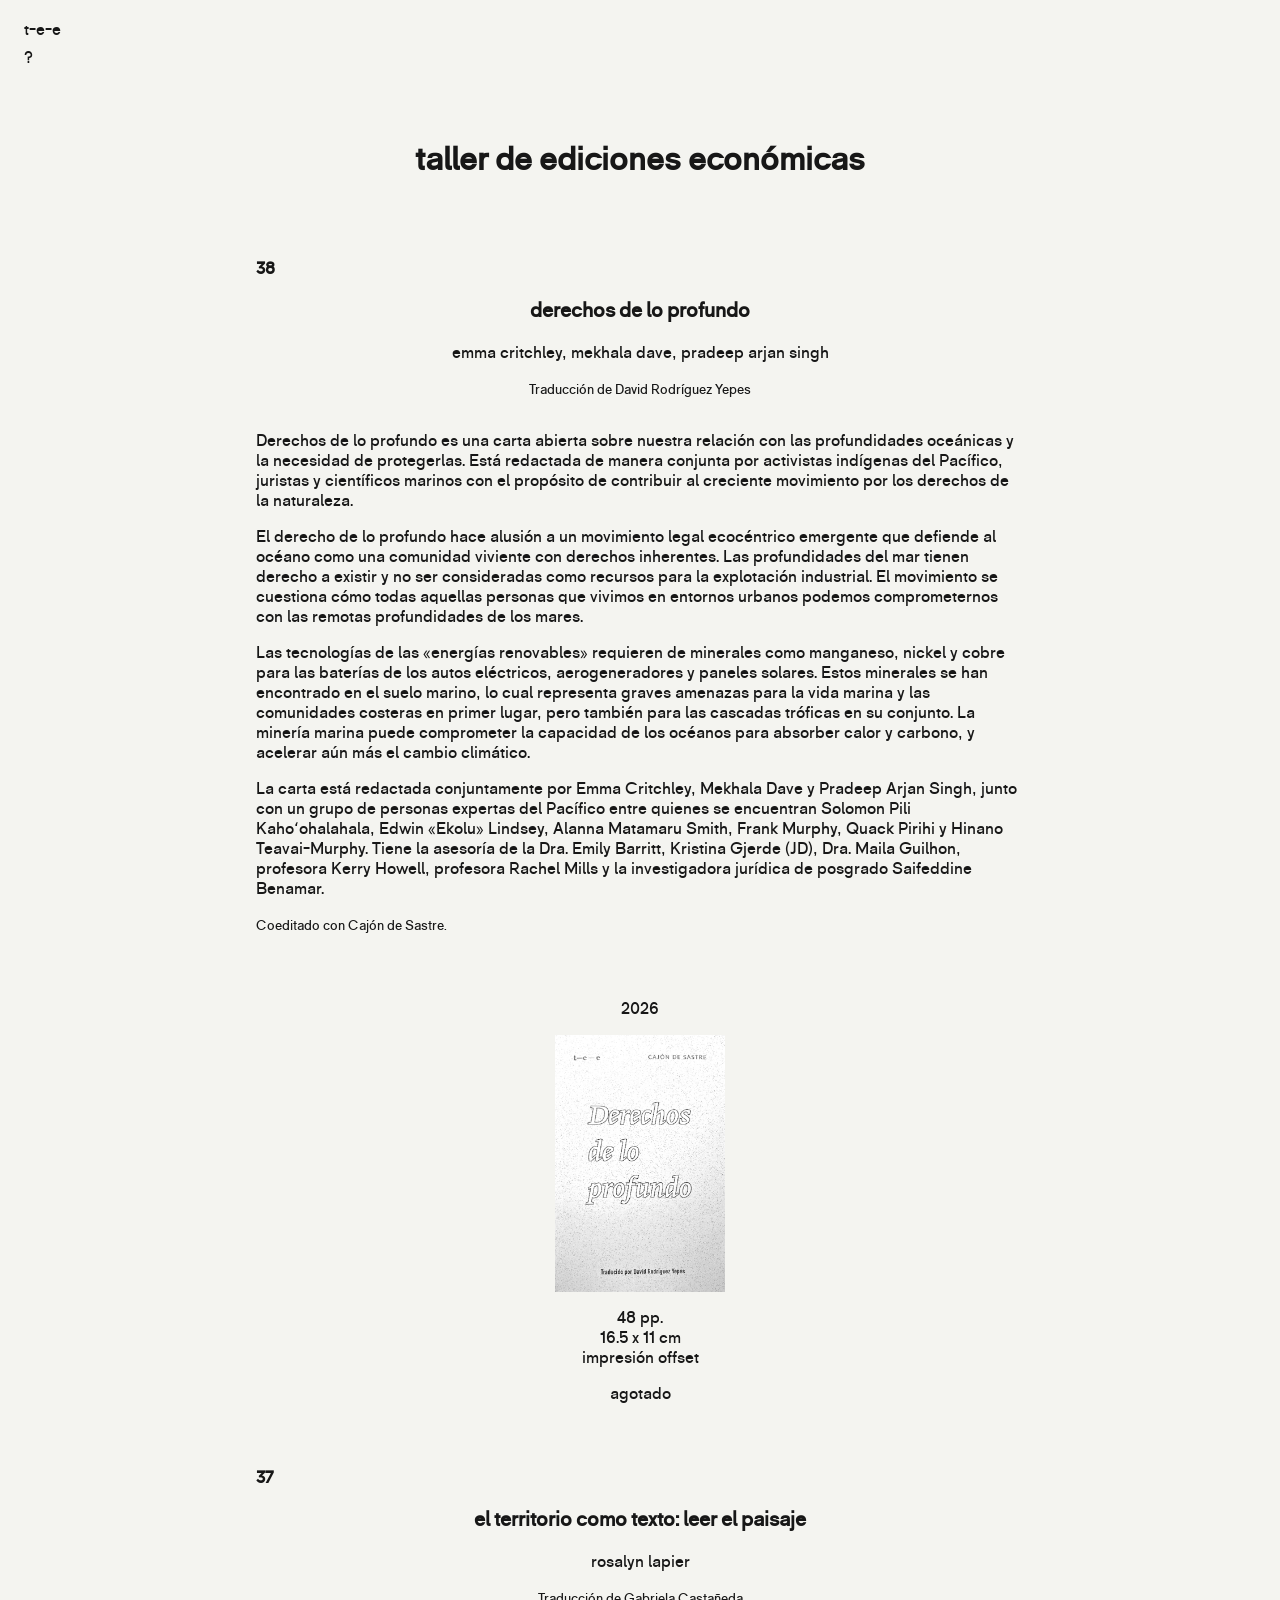
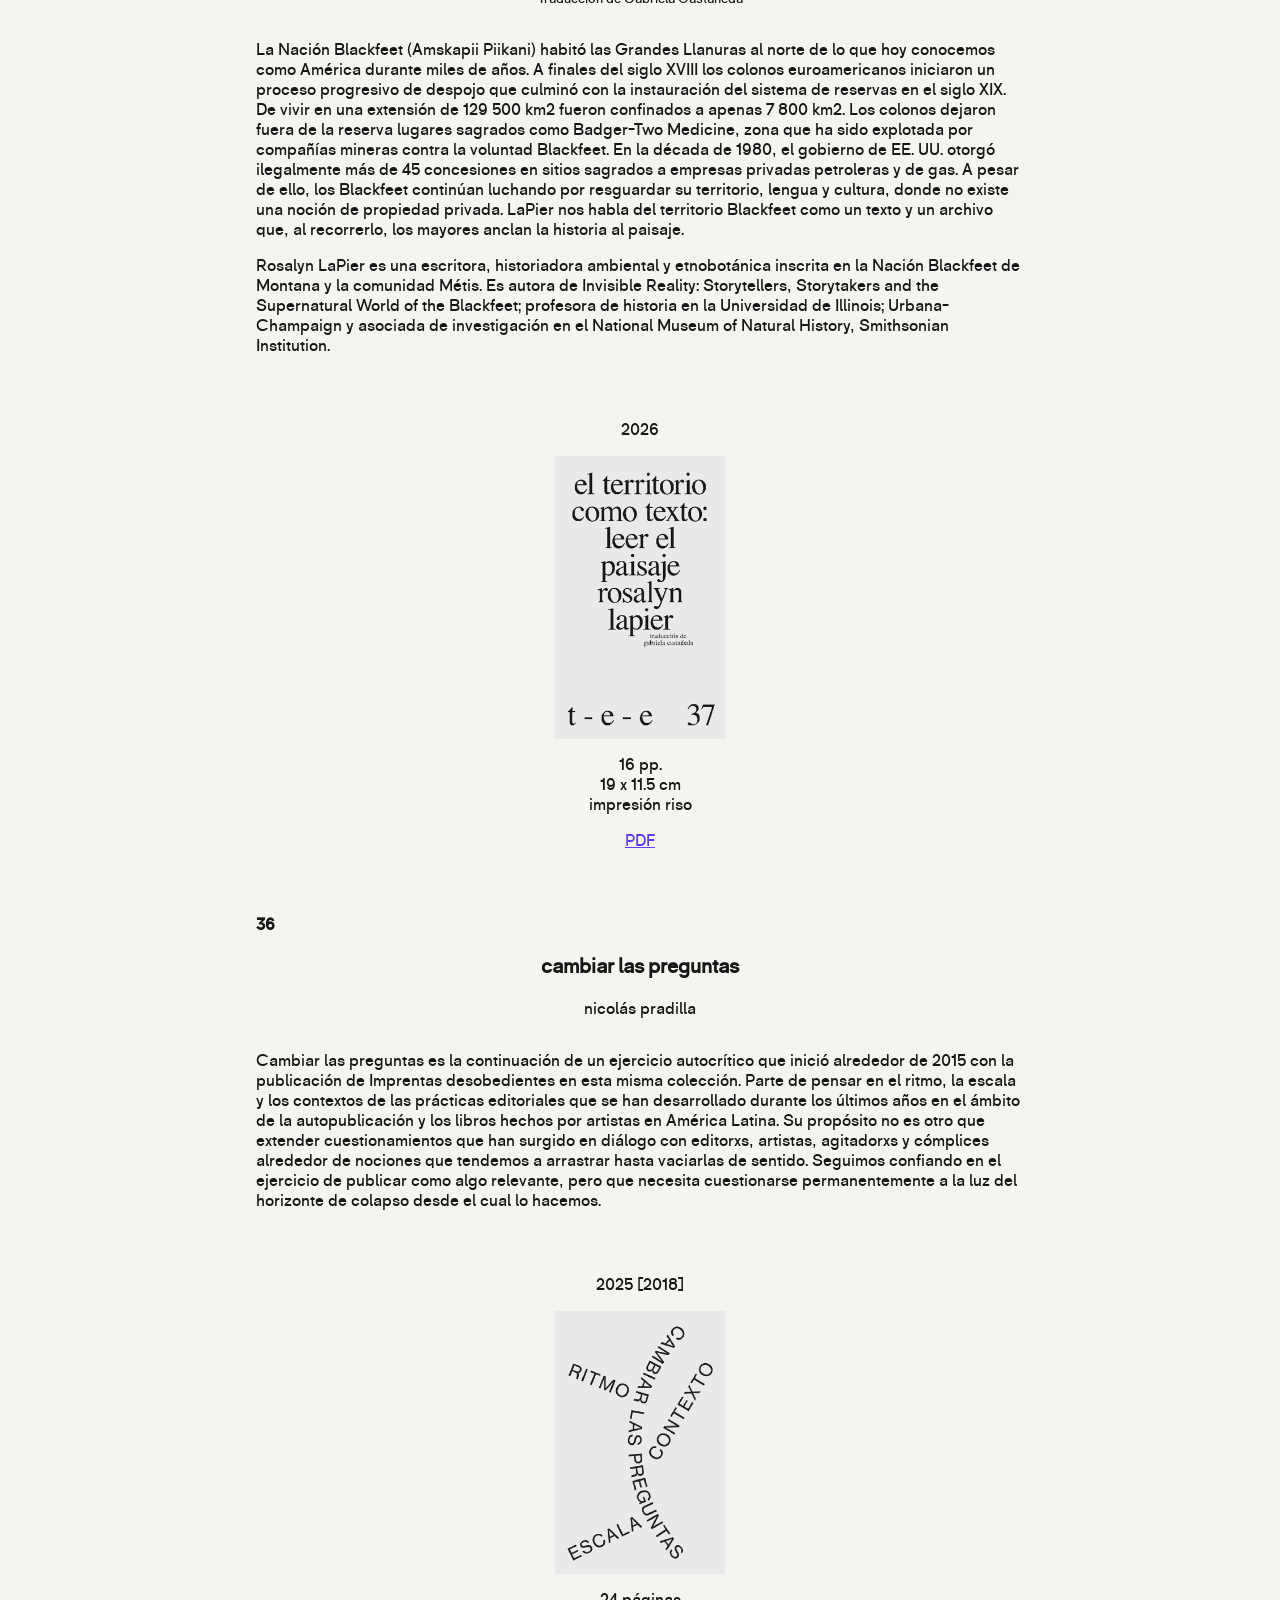
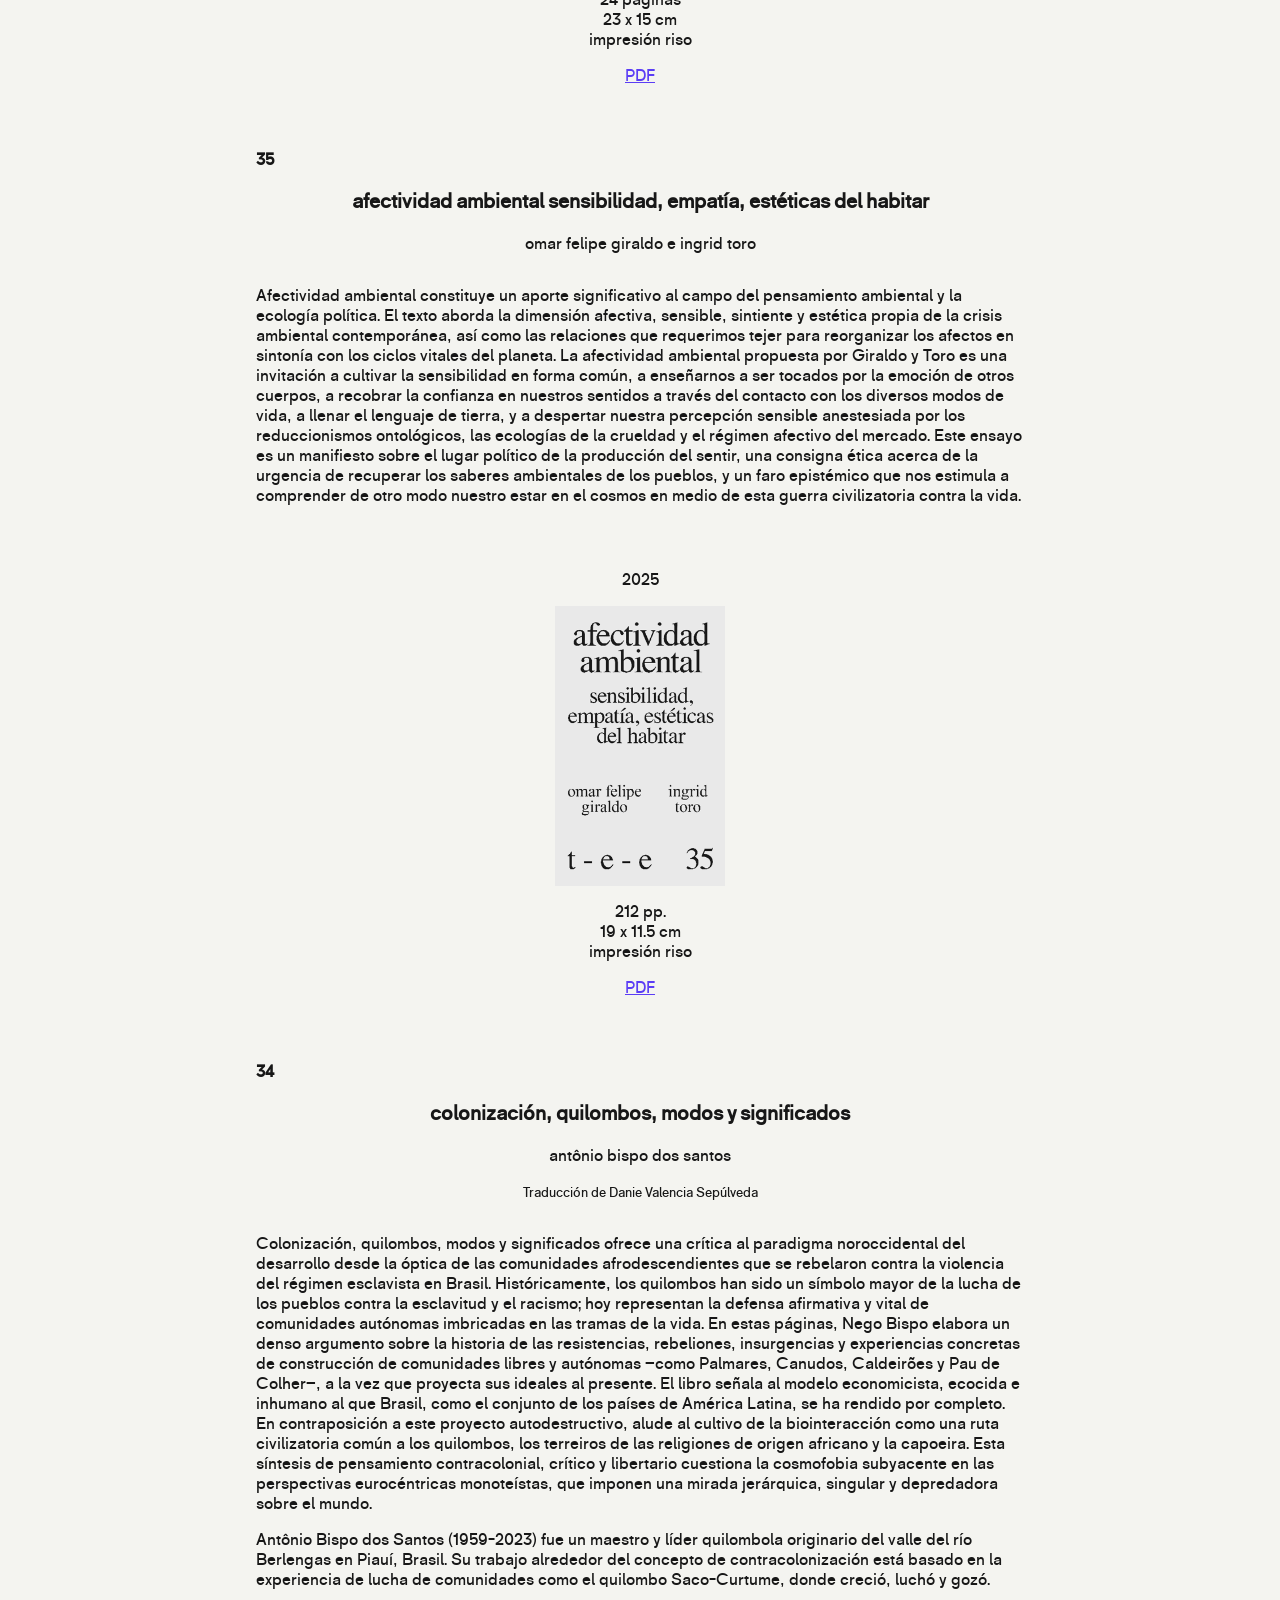
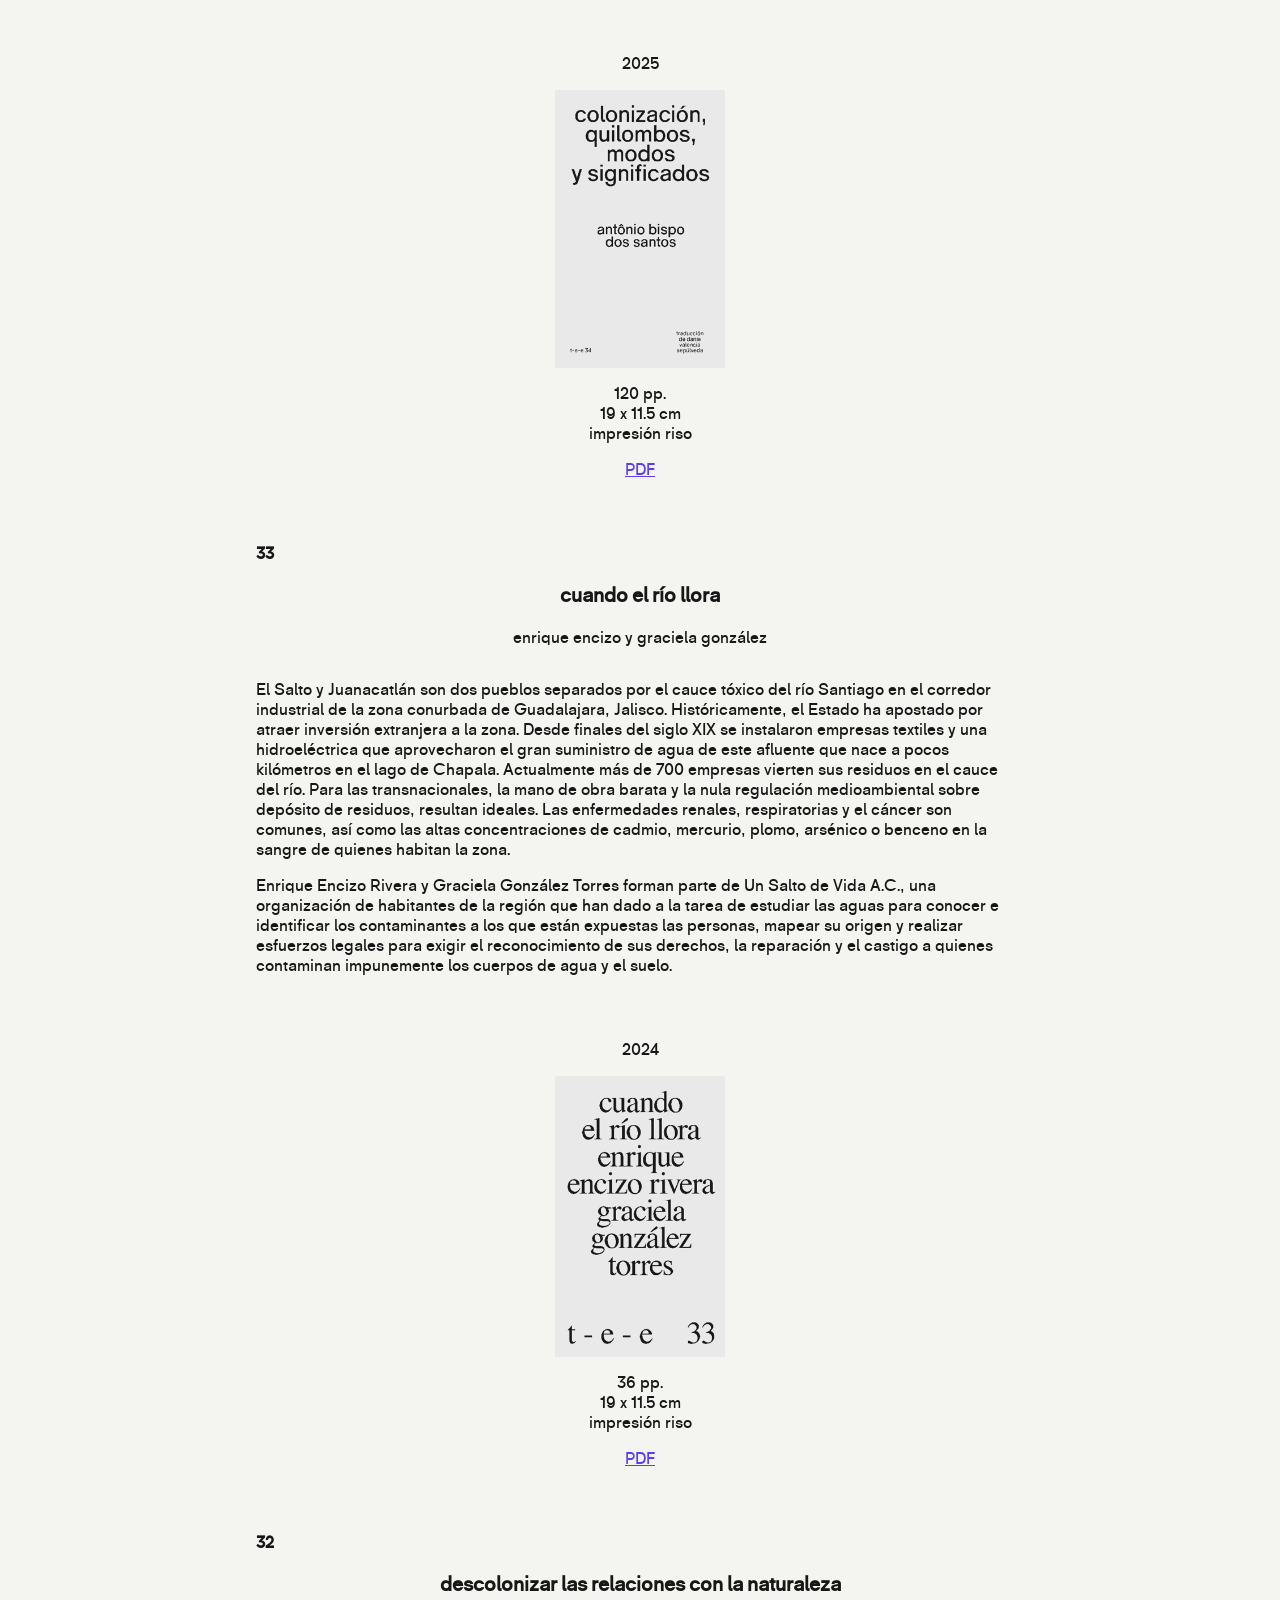
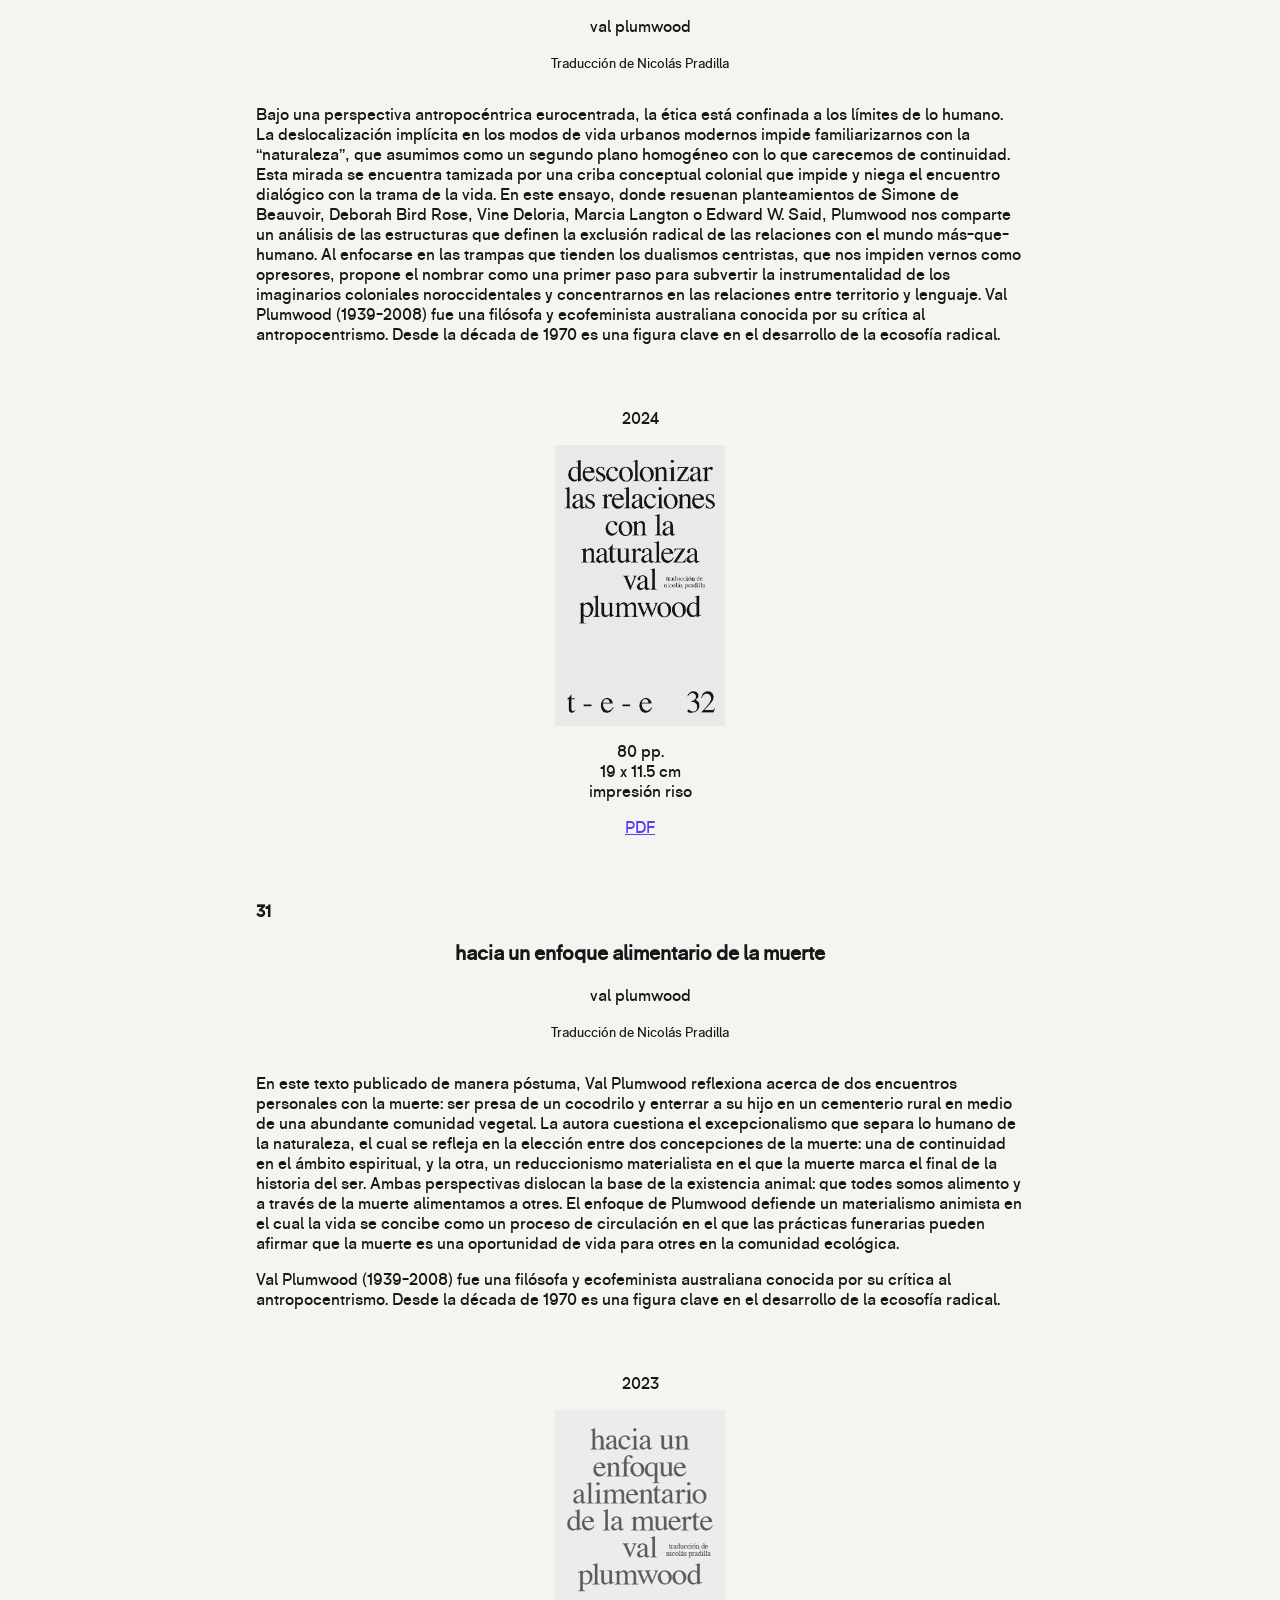
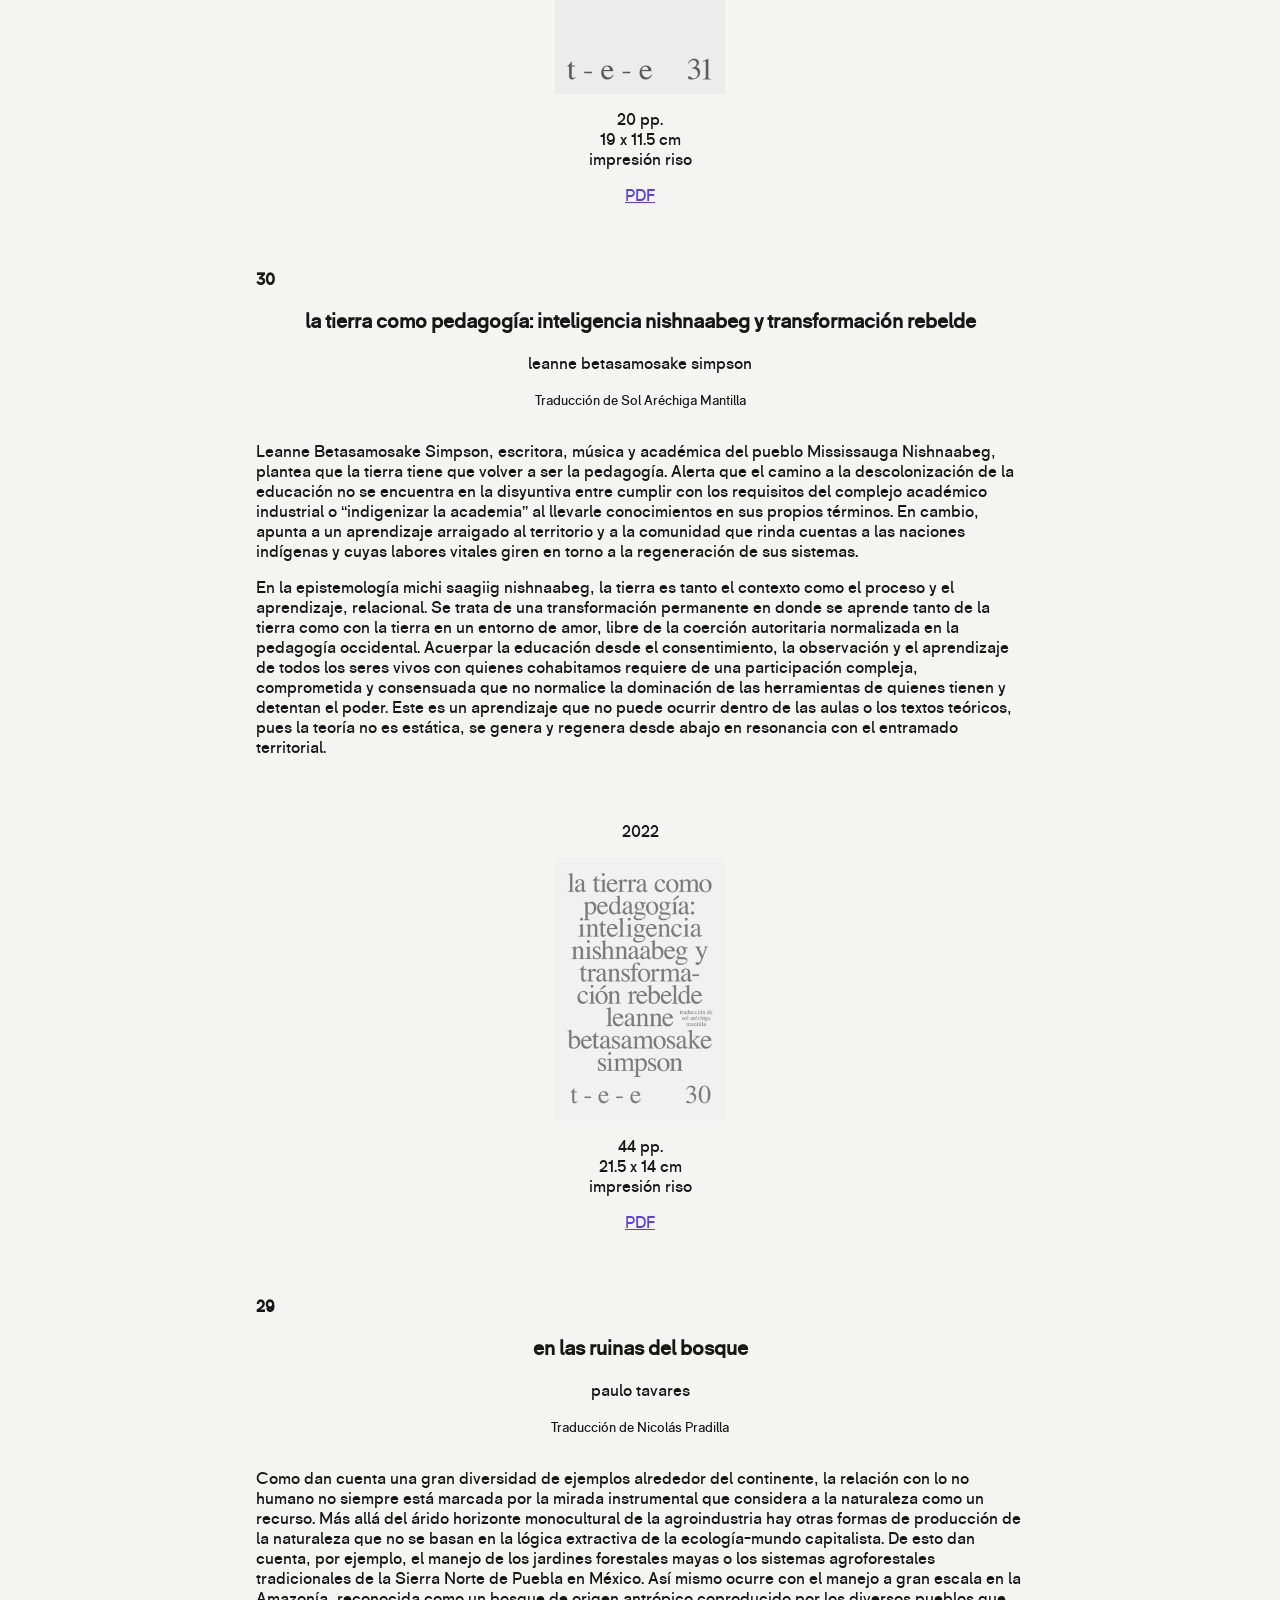
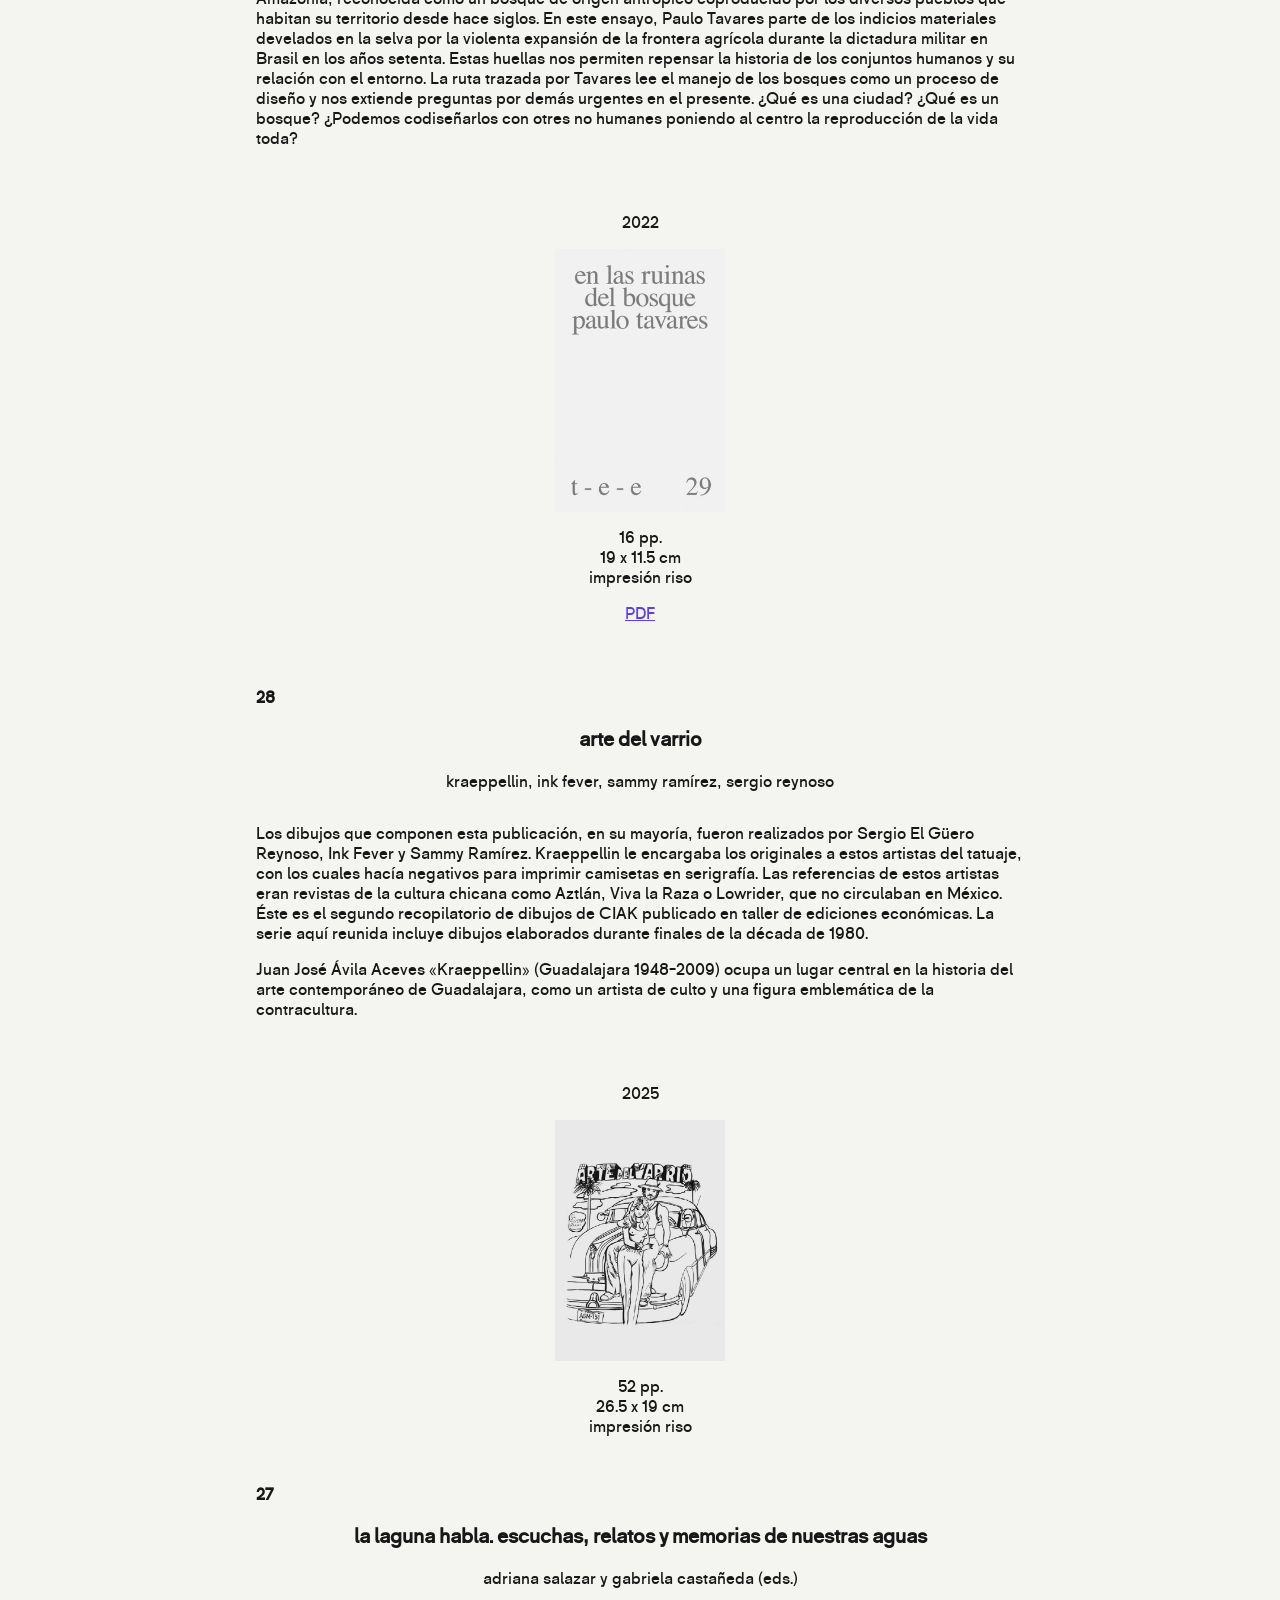
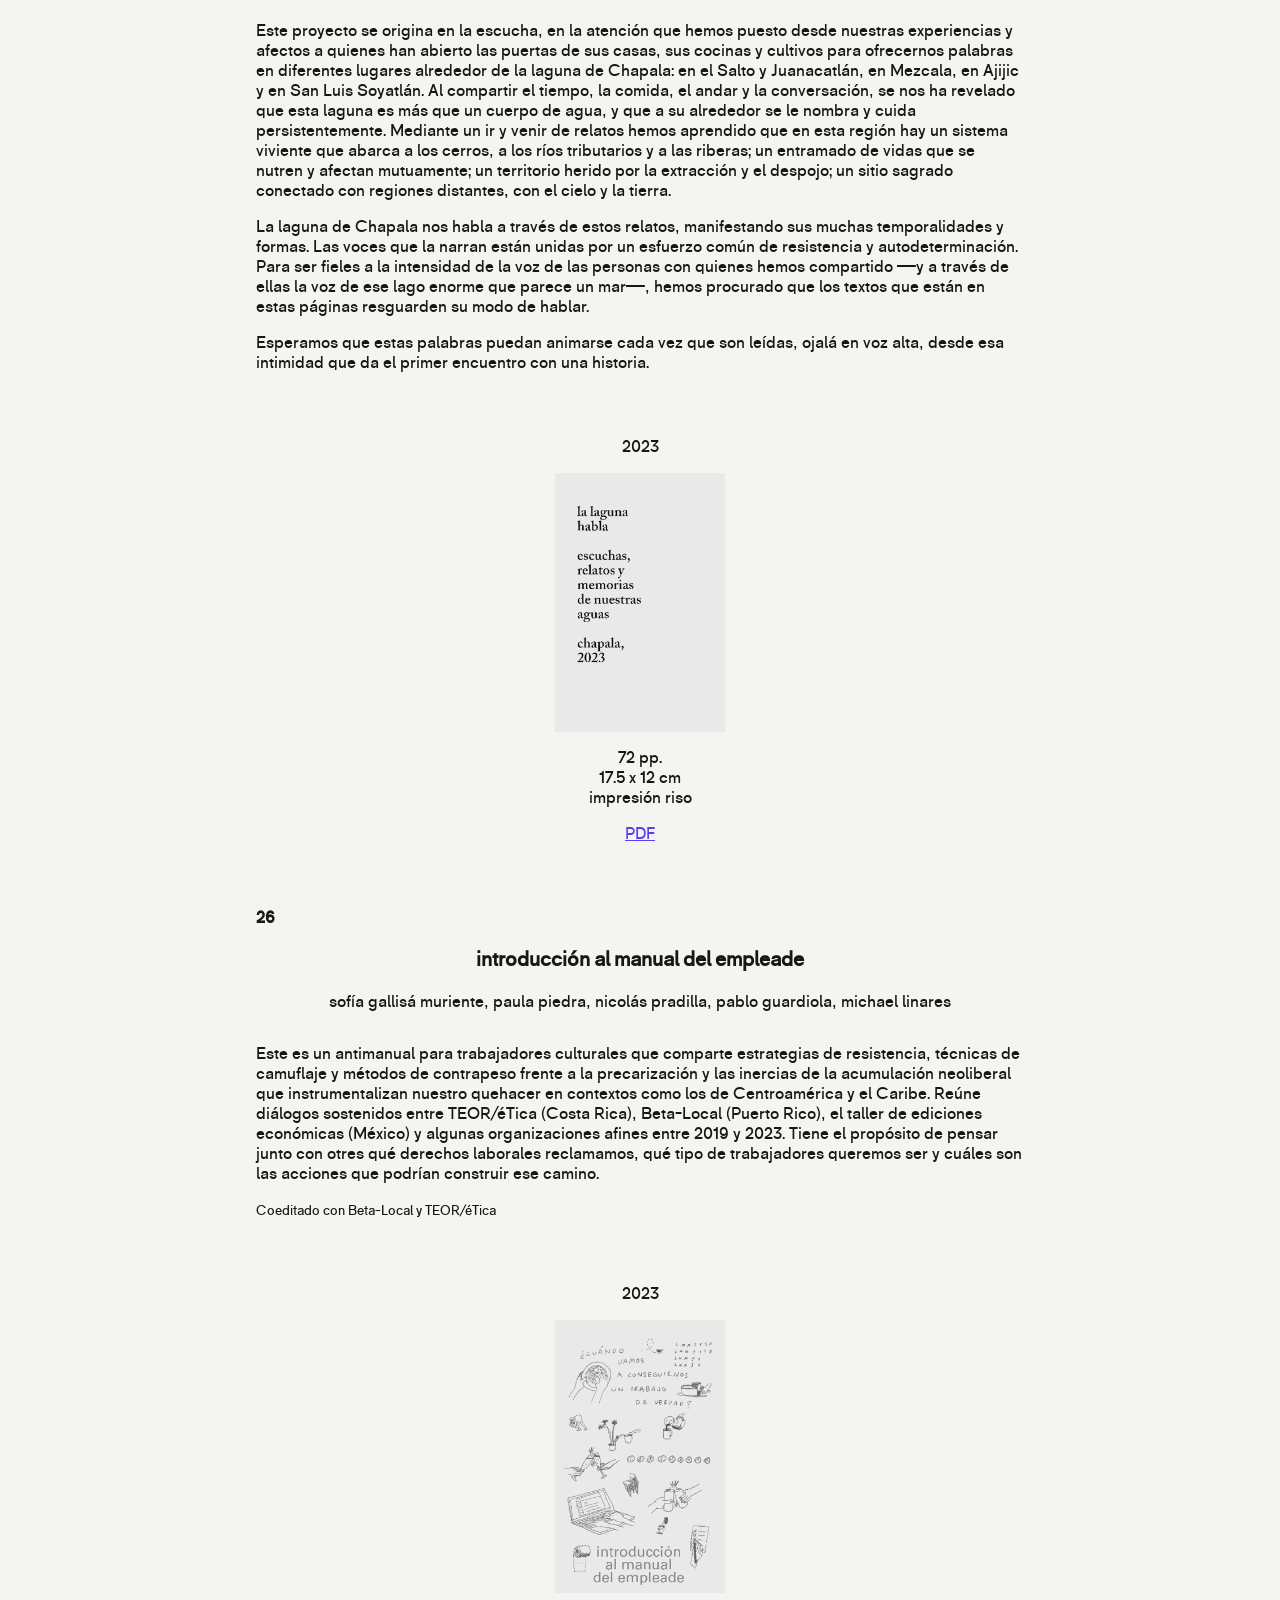
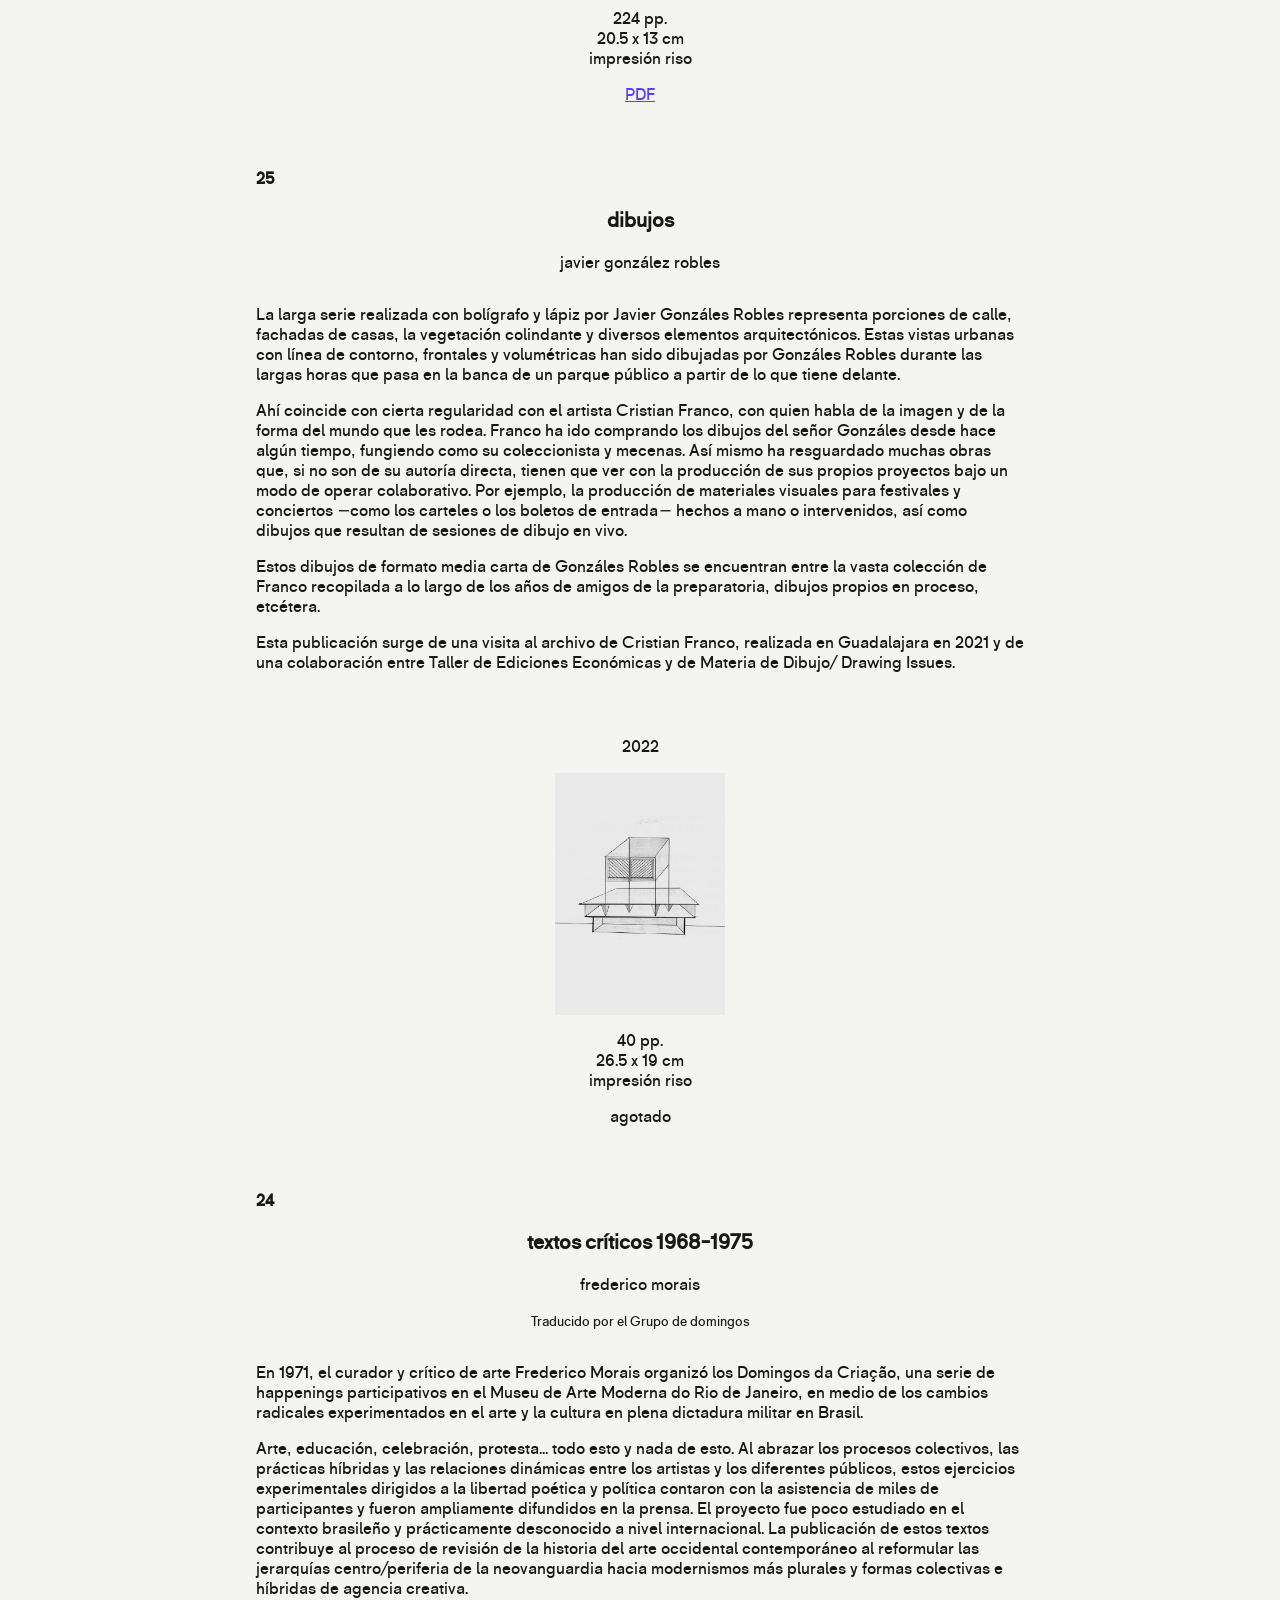
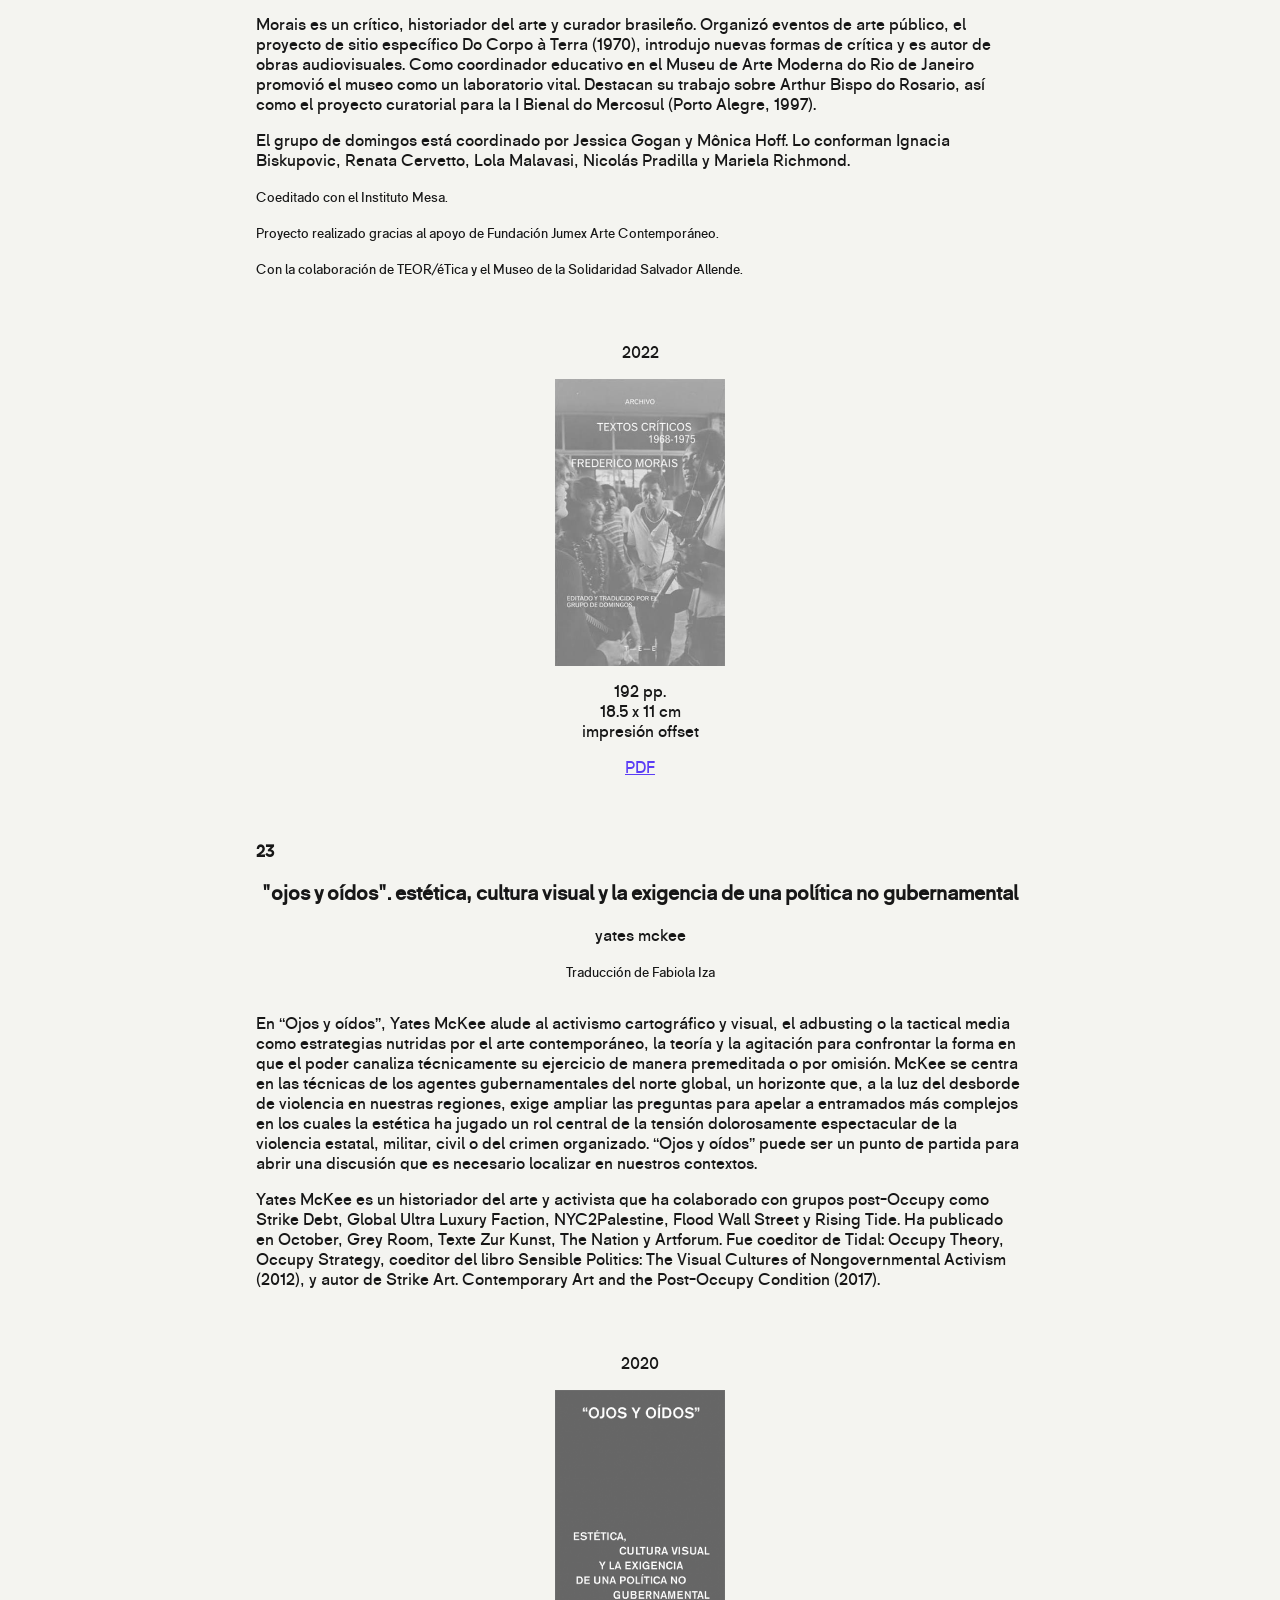
==== commit 85a3fce9: "Enlaces a PDF con los nombres reales de los archivos Co-Authored-By: Claude Opus 5.5 <noreply@anthro" ====
--- a/index.html
+++ b/index.html
@@ -40,7 +40,6 @@
                 <li>impresión offset</li>
               </ul>
               <p class="status">agotado</p>
-              <p class="pdf"><a href="http://t-e-e.org/pdf/38-Critchley-Emma-Derechos-de-lo-profundo.pdf" type="application/pdf" target="_blank" rel="noopener">PDF</a></p>
             </div>
           </footer>
         </article>
@@ -105,7 +104,7 @@
                 <li>19 x 11.5 cm</li>
                 <li>impresión riso</li>
               </ul>
-              <p class="pdf"><a href="http://t-e-e.org/pdf/35-Giraldo-Omar-Felipe-y-Toro-Ingrid-Afectividad-ambiental.pdf" type="application/pdf" target="_blank" rel="noopener">PDF</a></p>
+              <p class="pdf"><a href="http://t-e-e.org/pdf/35-Giraldo-y-Toro-Afectividad-ambiental.pdf" type="application/pdf" target="_blank" rel="noopener">PDF</a></p>
             </div>
           </footer>
         </article>
@@ -150,7 +149,7 @@
                 <li>19 x 11.5 cm</li>
                 <li>impresión riso</li>
               </ul>
-              <p class="pdf"><a href="http://t-e-e.org/pdf/33-Encizo-Enrique-y-Gonzalez-Graciela-Cuando-el-rio-llora.pdf" type="application/pdf" target="_blank" rel="noopener">PDF</a></p>
+              <p class="pdf"><a href="http://t-e-e.org/pdf/33-Encizo-y-Gonzalez-Cuando-el-rio-llora.pdf" type="application/pdf" target="_blank" rel="noopener">PDF</a></p>
             </div>
           </footer>
         </article>
@@ -284,7 +283,7 @@
                 <li>17.5 x 12 cm</li>
                 <li>impresión riso</li>
               </ul>
-              <p class="pdf"><a href="http://t-e-e.org/pdf/27-Castaneda-Gabriela-y-Salazar-Adriana-La-laguna-habla.pdf" type="application/pdf" target="_blank" rel="noopener">PDF</a></p>
+              <p class="pdf"><a href="http://t-e-e.org/pdf/27-Salazar-y-Castaneda-La-laguna-habla.pdf" type="application/pdf" target="_blank" rel="noopener">PDF</a></p>
             </div>
           </footer>
         </article>
@@ -306,7 +305,7 @@
                 <li>20.5 x 13 cm</li>
                 <li>impresión riso</li>
               </ul>
-              <p class="pdf"><a href="http://t-e-e.org/pdf/26-Gallisa-Piedra-Pradilla-et-al-Introduccion-al-manual-del-empleade.pdf" type="application/pdf" target="_blank" rel="noopener">PDF</a></p>
+              <p class="pdf"><a href="http://t-e-e.org/pdf/26-Manual-del-empleade.pdf" type="application/pdf" target="_blank" rel="noopener">PDF</a></p>
             </div>
           </footer>
         </article>
@@ -406,7 +405,7 @@
               </ul>
               <p class="status">agotado</p>
               <p class="pdf"><a href="http://t-e-e.org/pdf/22-Valdes-Esteban-Fuera-de-trabajo.pdf" type="application/pdf" target="_blank" rel="noopener">PDF Fuera de trabajo</a></p>
-              <p class="pdf"><a href="http://t-e-e.org/pdf/22-Valdes-Esteban-Fuera-de-trabajo-textos.pdf" type="application/pdf" target="_blank" rel="noopener">PDF textos</a></p>
+              <p class="pdf"><a href="http://t-e-e.org/pdf/22-Valdes-Estebas-Fuera-de-trabajo.pdf" type="application/pdf" target="_blank" rel="noopener">PDF textos</a></p>
             </div>
           </footer>
         </article>
@@ -431,7 +430,7 @@
                 <li>21 x 14 cm</li>
                 <li>impresión offset</li>
               </ul>
-              <p class="pdf"><a href="http://t-e-e.org/pdf/21-Carrillo-Sofia-y-Henaro-Sol-Archivos-fuera-de-lugar-2.pdf" type="application/pdf" target="_blank" rel="noopener">PDF</a></p>
+              <p class="pdf"><a href="http://t-e-e.org/pdf/21-Carrillo-y-Henaro-Archivos-fuera-de-lugar-2.pdf" type="application/pdf" target="_blank" rel="noopener">PDF</a></p>
             </div>
           </footer>
         </article>
@@ -454,7 +453,7 @@
                 <li>impresión offset</li>
               </ul>
               <p class="status">agotado</p>
-              <p class="pdf"><a href="http://t-e-e.org/pdf/20-Cruz-Emiliana-Tomas-Cruz-Lorenzo.pdf" type="application/pdf" target="_blank" rel="noopener">PDF</a></p>
+              <p class="pdf"><a href="http://t-e-e.org/pdf/20-Cruz-Emiliana-Tomas-Cruz-y-la-nueva-generacion-chatina.pdf" type="application/pdf" target="_blank" rel="noopener">PDF</a></p>
             </div>
           </footer>
         </article>
@@ -478,7 +477,7 @@
                 <li>1era edición: impresión offset</li>
                 <li>2a edición: impresión riso</li>
               </ul>
-              <p class="pdf"><a href="http://t-e-e.org/pdf/19-Pradilla-Nicolas-Un-modelo-de-organizacion.pdf" type="application/pdf" target="_blank" rel="noopener">PDF</a></p>
+              <p class="pdf"><a href="http://t-e-e.org/pdf/19-Pradilla-Nicolas-Un-modelo-de-organizacion-colectiva.pdf" type="application/pdf" target="_blank" rel="noopener">PDF</a></p>
             </div>
           </footer>
         </article>
@@ -529,7 +528,7 @@
                 <li>impresión offset</li>
               </ul>
               <p class="status">agotado</p>
-              <p class="pdf"><a href="http://t-e-e.org/pdf/17-Carrillo-Sofia-y-Barriendos-Joaquin-Archivos-fuera-de-lugar-1.pdf" type="application/pdf" target="_blank" rel="noopener">PDF</a></p>
+              <p class="pdf"><a href="http://t-e-e.org/pdf/17-Carrillo-y-Barriendos-Archivos-fuera-de-lugar.pdf" type="application/pdf" target="_blank" rel="noopener">PDF</a></p>
             </div>
           </footer>
         </article>
@@ -643,7 +642,7 @@
                 <li>impresión riso</li>
               </ul>
               <p class="status">agotado</p>
-              <p class="pdf"><a href="http://t-e-e.org/pdf/12-Varnelis-Kazys-El-significado-de-la-cultura-en-red.pdf" type="application/pdf" target="_blank" rel="noopener">PDF</a></p>
+              <p class="pdf"><a href="http://t-e-e.org/pdf/12-Varnelis-Kazys-el-significado-de-la-cultura-en-red.pdf" type="application/pdf" target="_blank" rel="noopener">PDF</a></p>
             </div>
           </footer>
         </article>
@@ -668,7 +667,7 @@
                 <li>impresión riso</li>
               </ul>
               <p class="status">agotado</p>
-              <p class="pdf"><a href="http://t-e-e.org/pdf/11-Murphie-Adema-Hall-Ludovico-Circulacion-y-resonancia.pdf" type="application/pdf" target="_blank" rel="noopener">PDF</a></p>
+              <p class="pdf"><a href="http://t-e-e.org/pdf/11-Adema-Hall-Murphie-Ludovico-Circulacion-y-resonancia.pdf" type="application/pdf" target="_blank" rel="noopener">PDF</a></p>
             </div>
           </footer>
         </article>
@@ -690,7 +689,7 @@
                 <li>impresión riso</li>
               </ul>
               <p class="status">agotado</p>
-              <p class="pdf"><a href="http://t-e-e.org/pdf/10-Pradilla-Nicolas-Imprentas-desobedientes.pdf" type="application/pdf" target="_blank" rel="noopener">PDF</a></p>
+              <p class="pdf"><a href="http://t-e-e.org/pdf/10-Pradilla-Nicolas-imprentas-desobedientes.pdf" type="application/pdf" target="_blank" rel="noopener">PDF</a></p>
             </div>
           </footer>
         </article>
@@ -715,7 +714,7 @@
                 <li>impresión offset</li>
               </ul>
               <p class="status">agotado</p>
-              <p class="pdf"><a href="http://t-e-e.org/pdf/09-Azoulay-Ariella-Historia-potencial.pdf" type="application/pdf" target="_blank" rel="noopener">PDF</a></p>
+              <p class="pdf"><a href="http://t-e-e.org/pdf/09-Azoulay-Ariella-Historia-potencial-y-otros-ensayos.pdf" type="application/pdf" target="_blank" rel="noopener">PDF</a></p>
             </div>
           </footer>
         </article>
--- a/css/style.css
+++ b/css/style.css
@@ -23,7 +23,7 @@
   --font-family-base: 'rmregular', system-ui, Arial, Helvetica, sans-serif;
 
   --font-size-body: 1rem;
-  --font-size-h1: 3rem;
+  --font-size-h1: 2rem;
   --font-size-h2: 2rem;
   --font-size-h3: 1.25rem;
 }
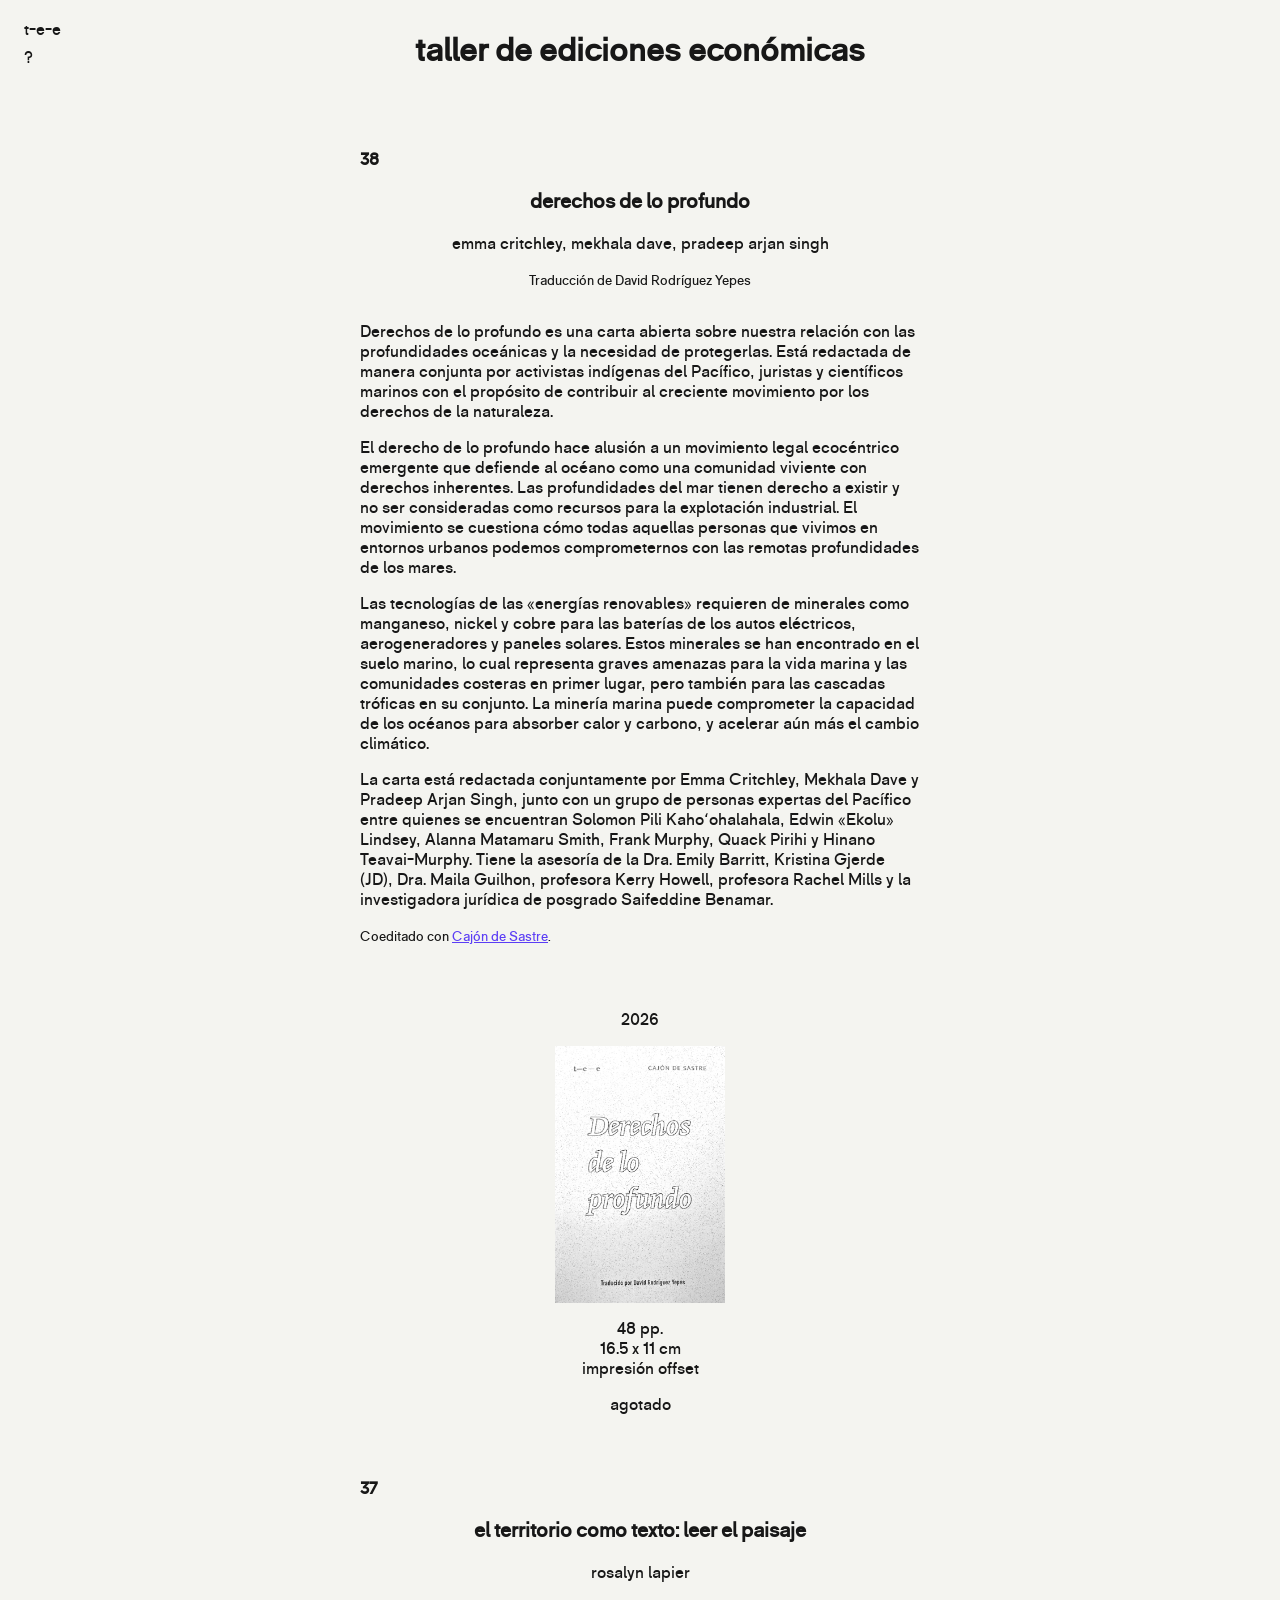
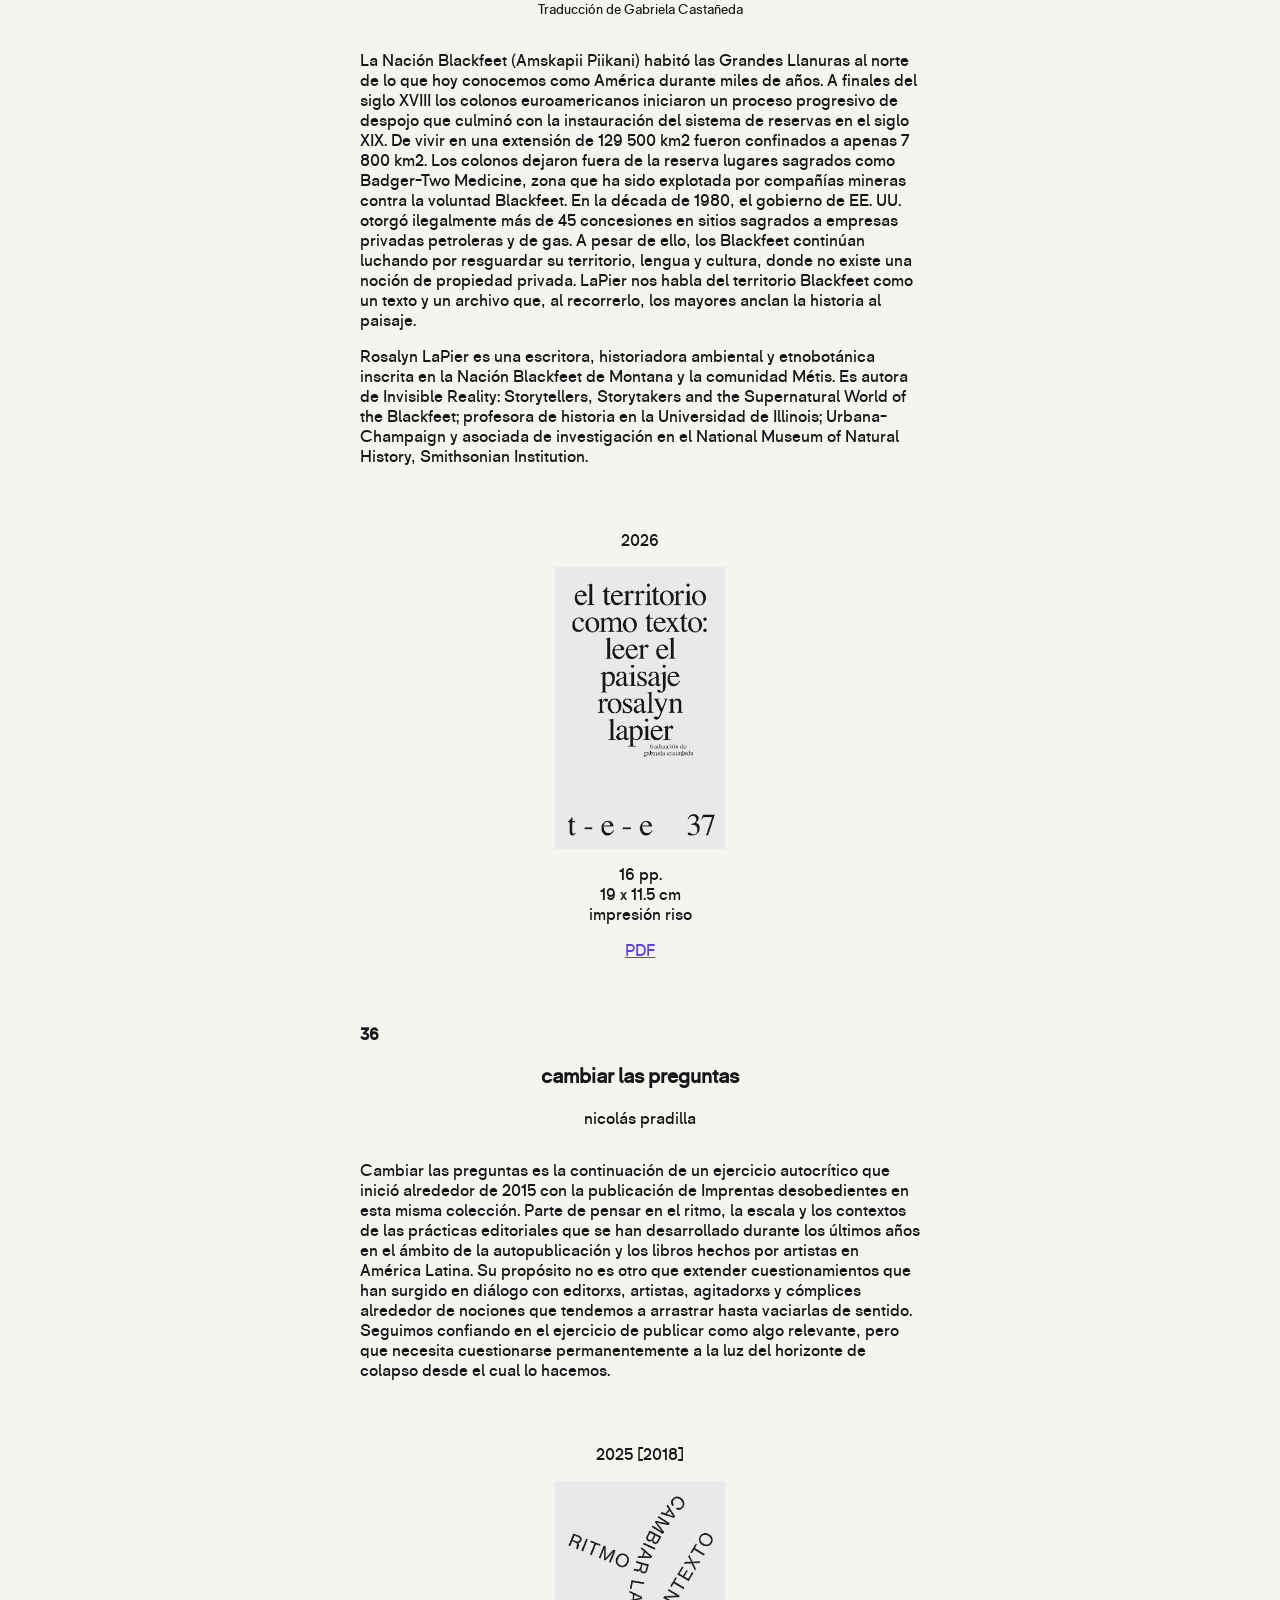
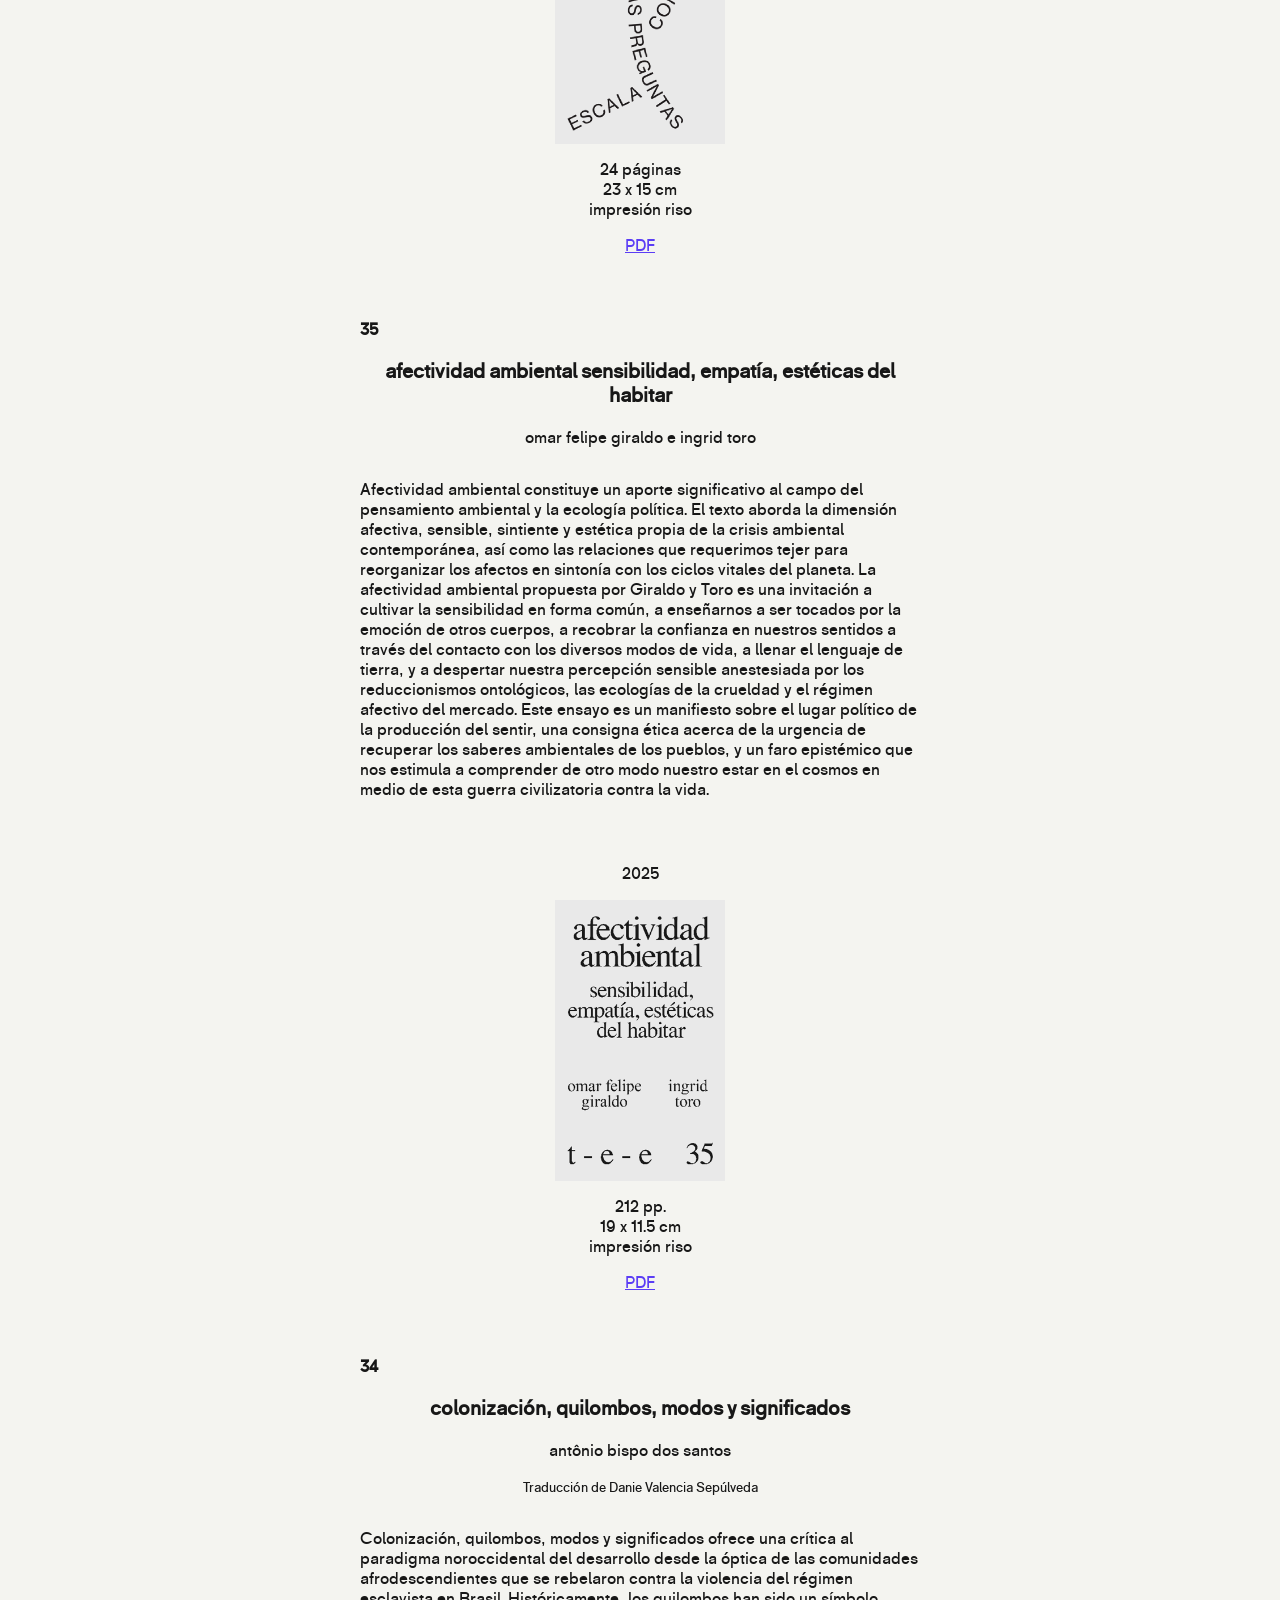
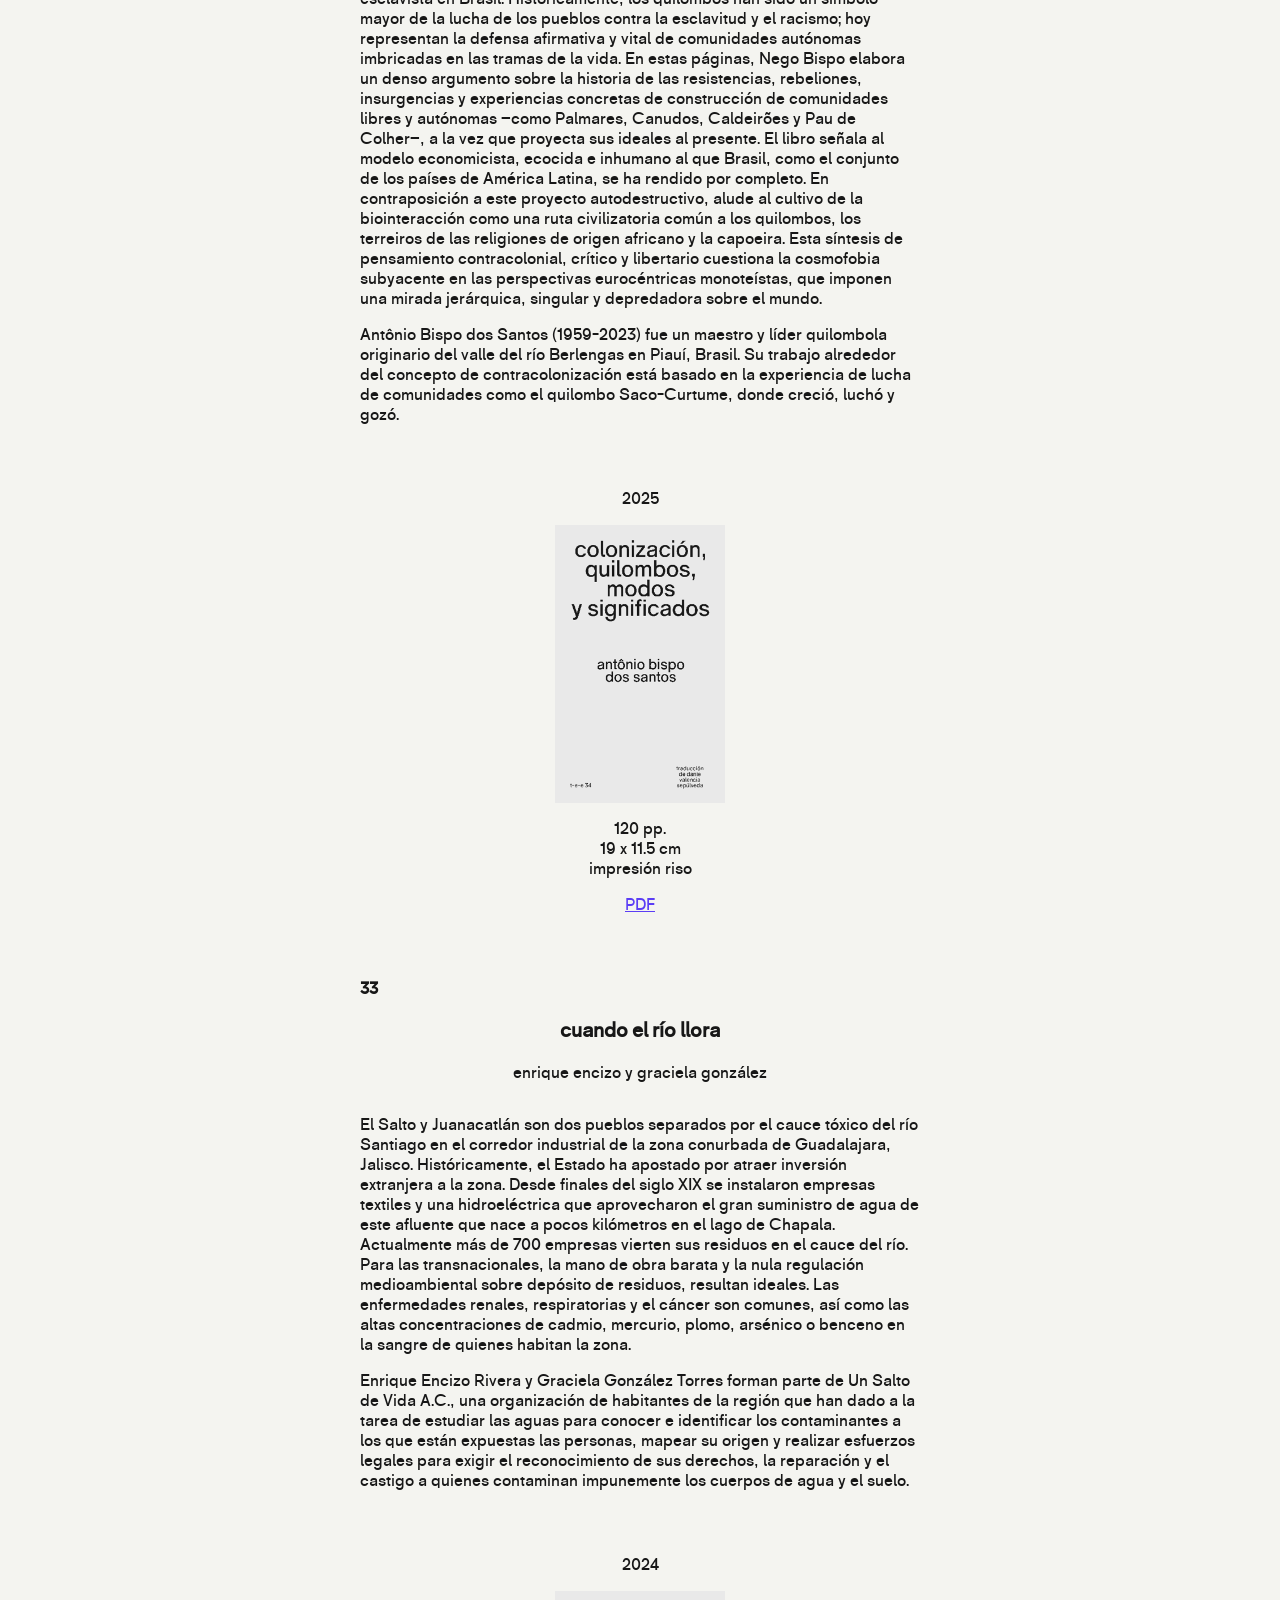
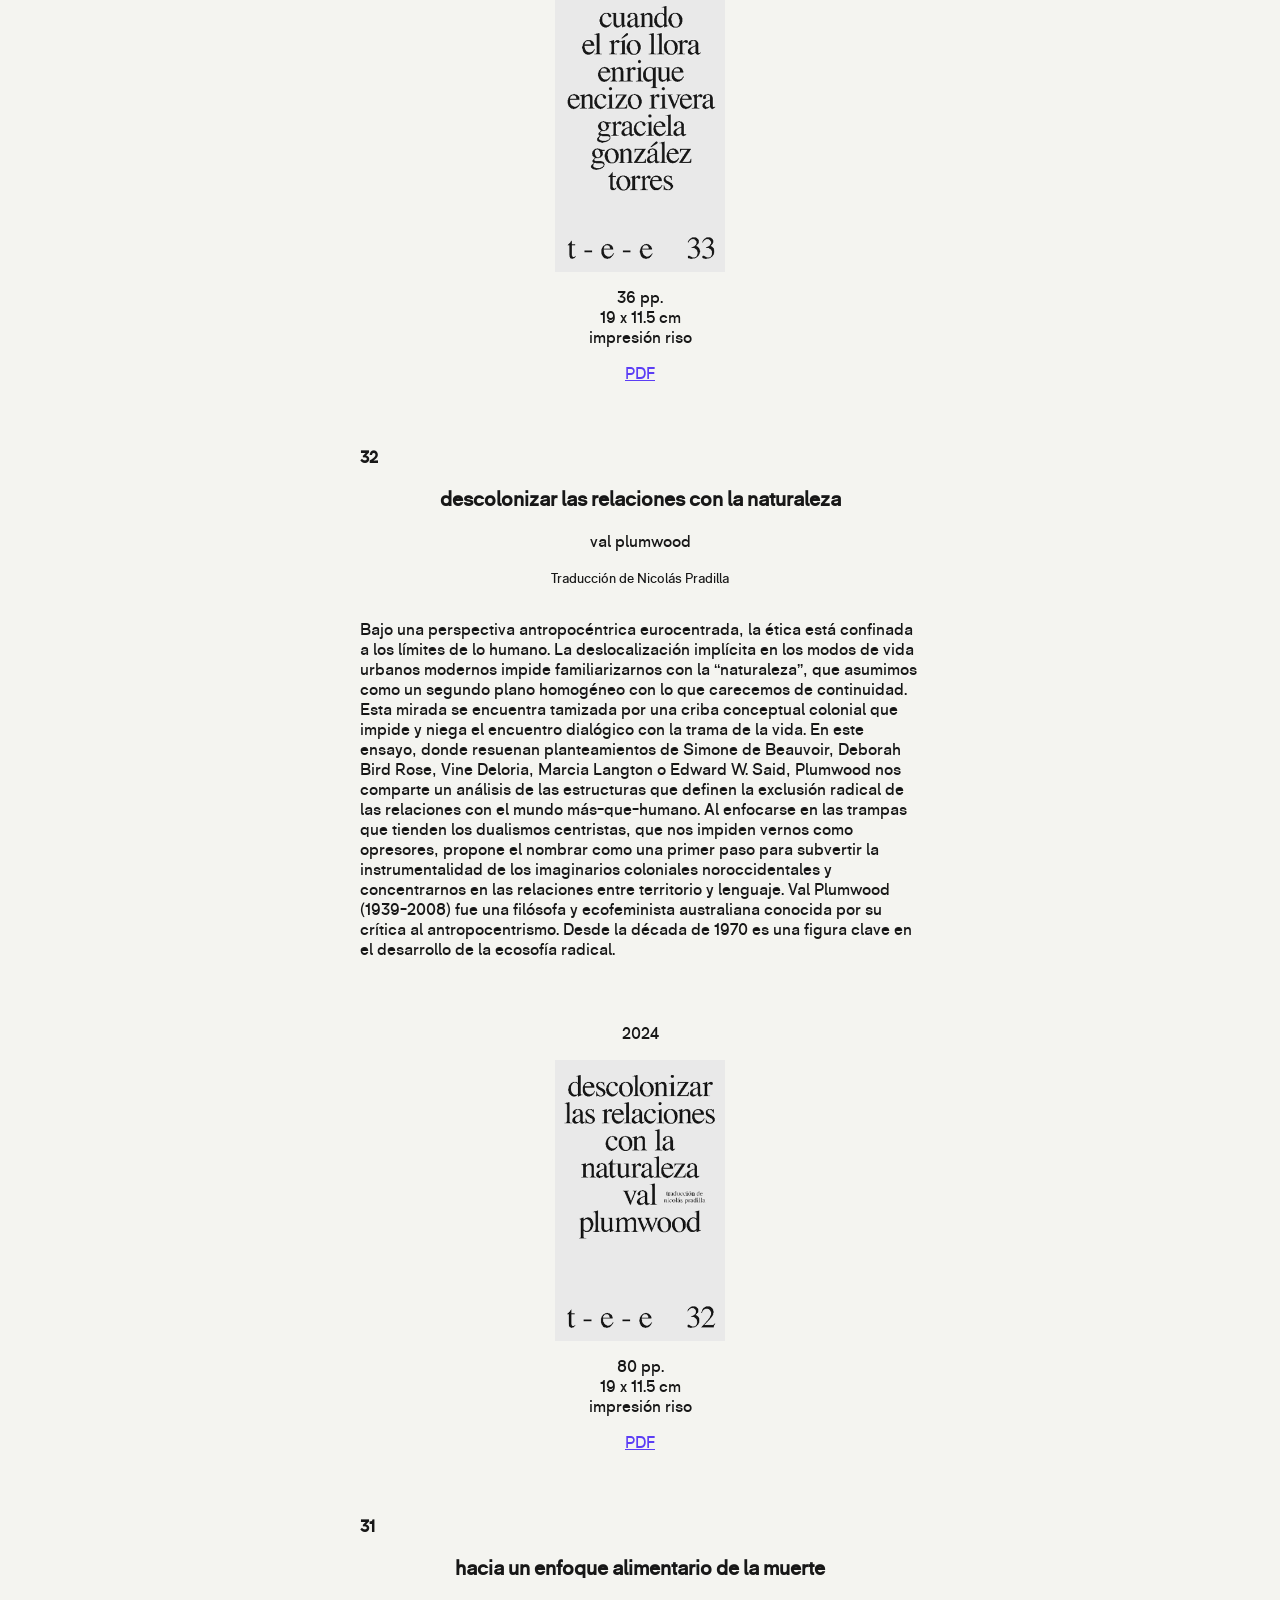
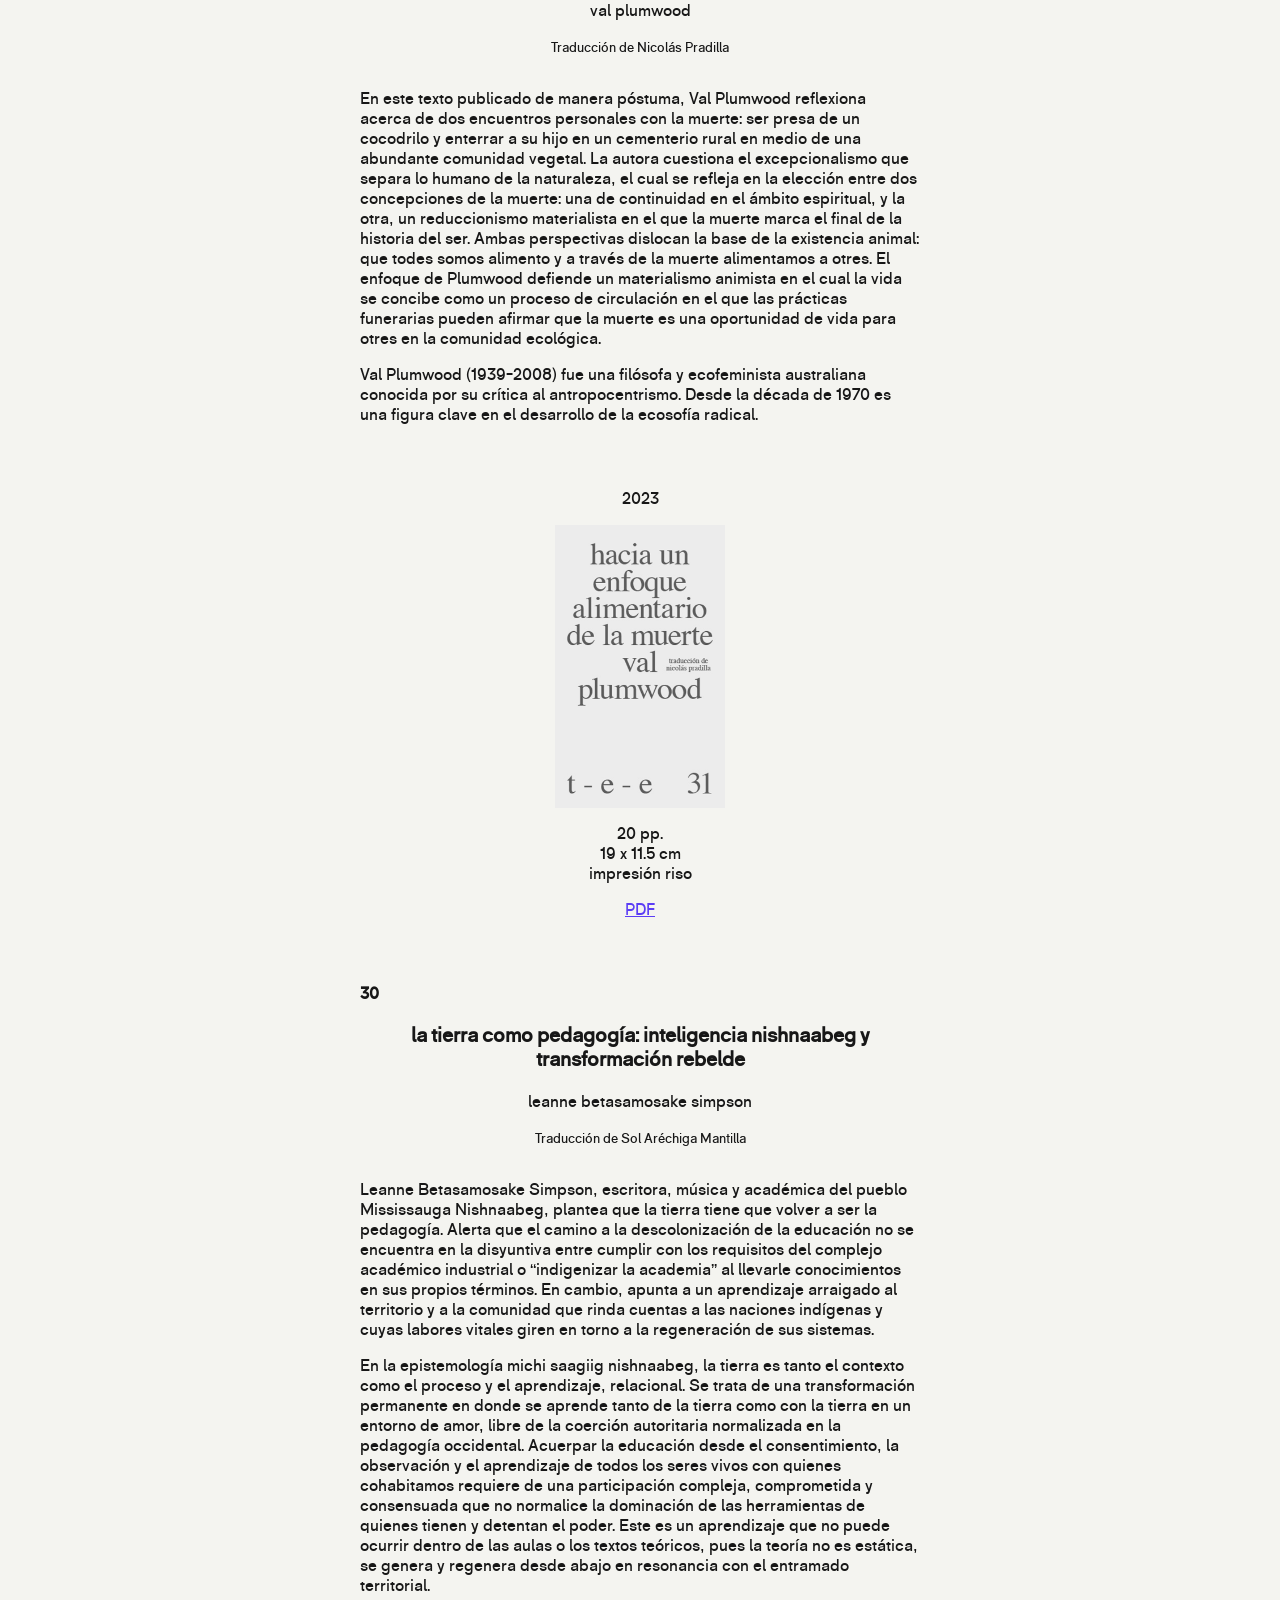
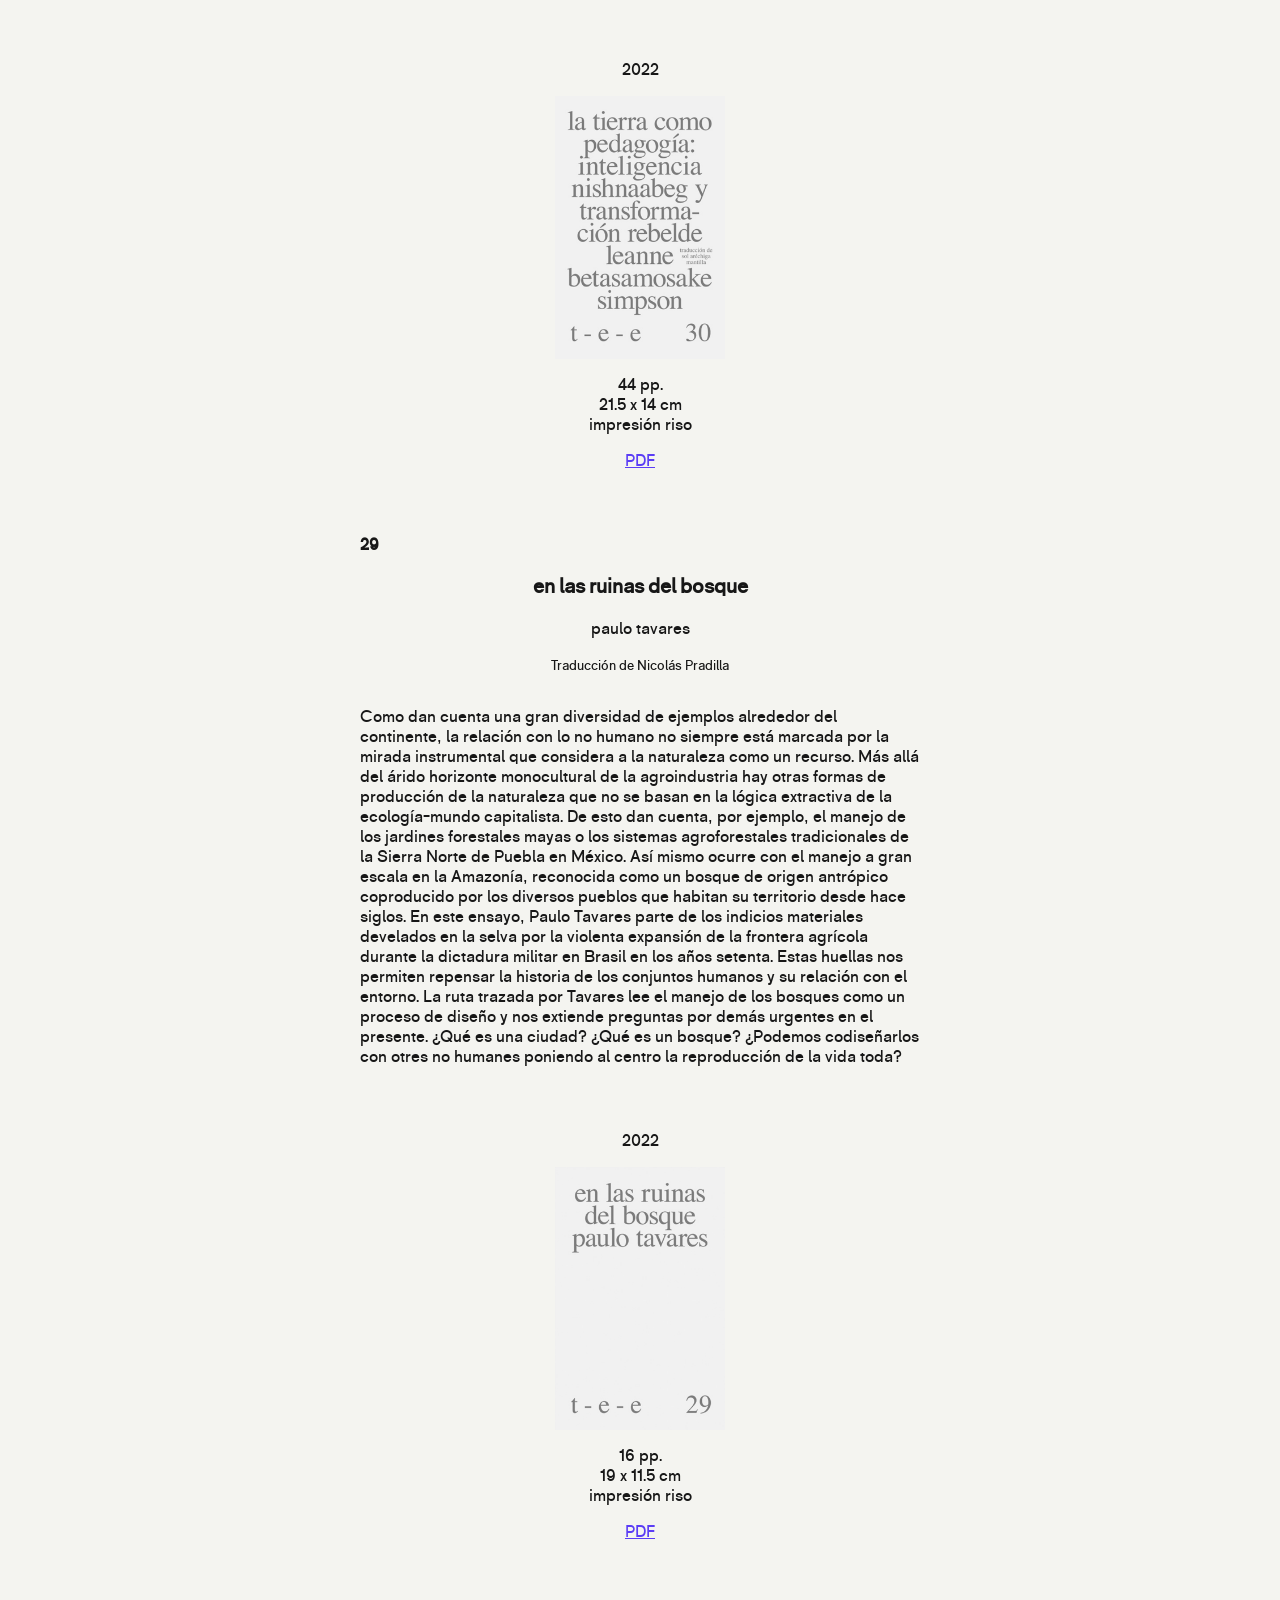
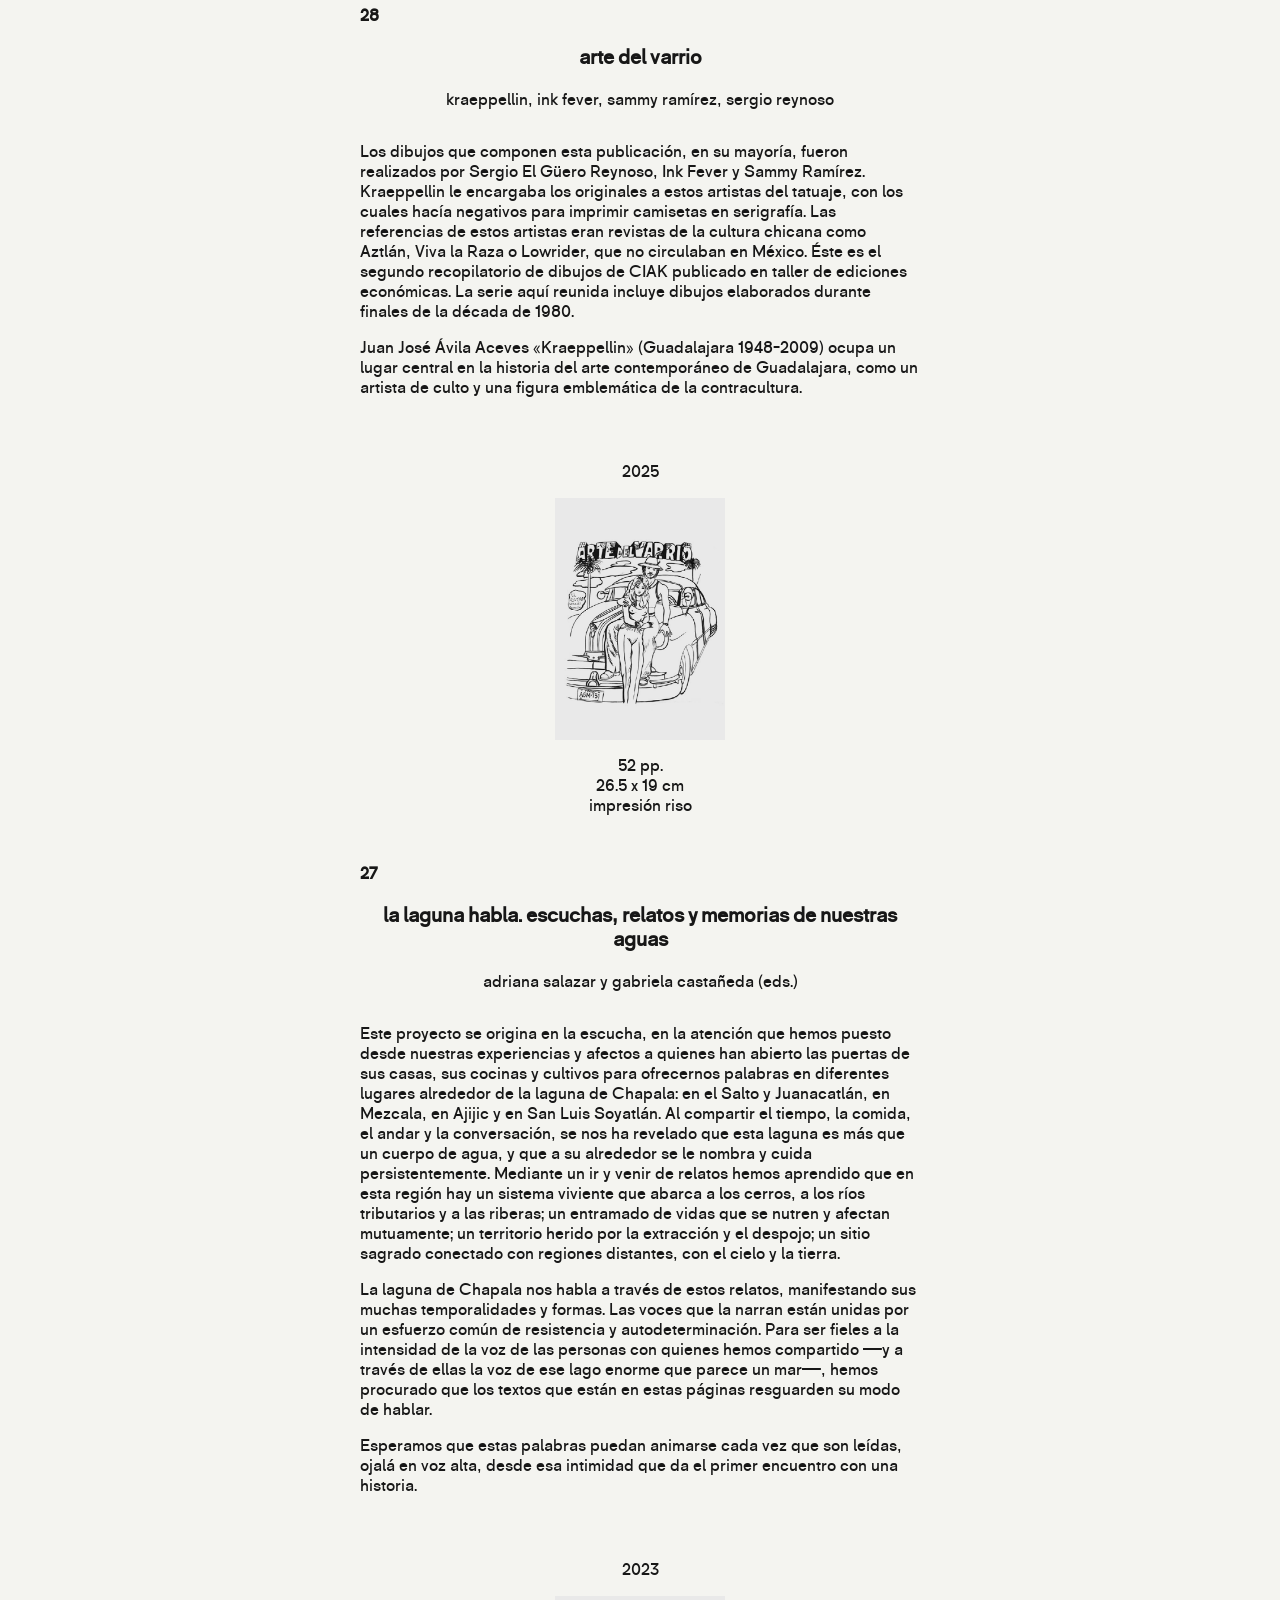
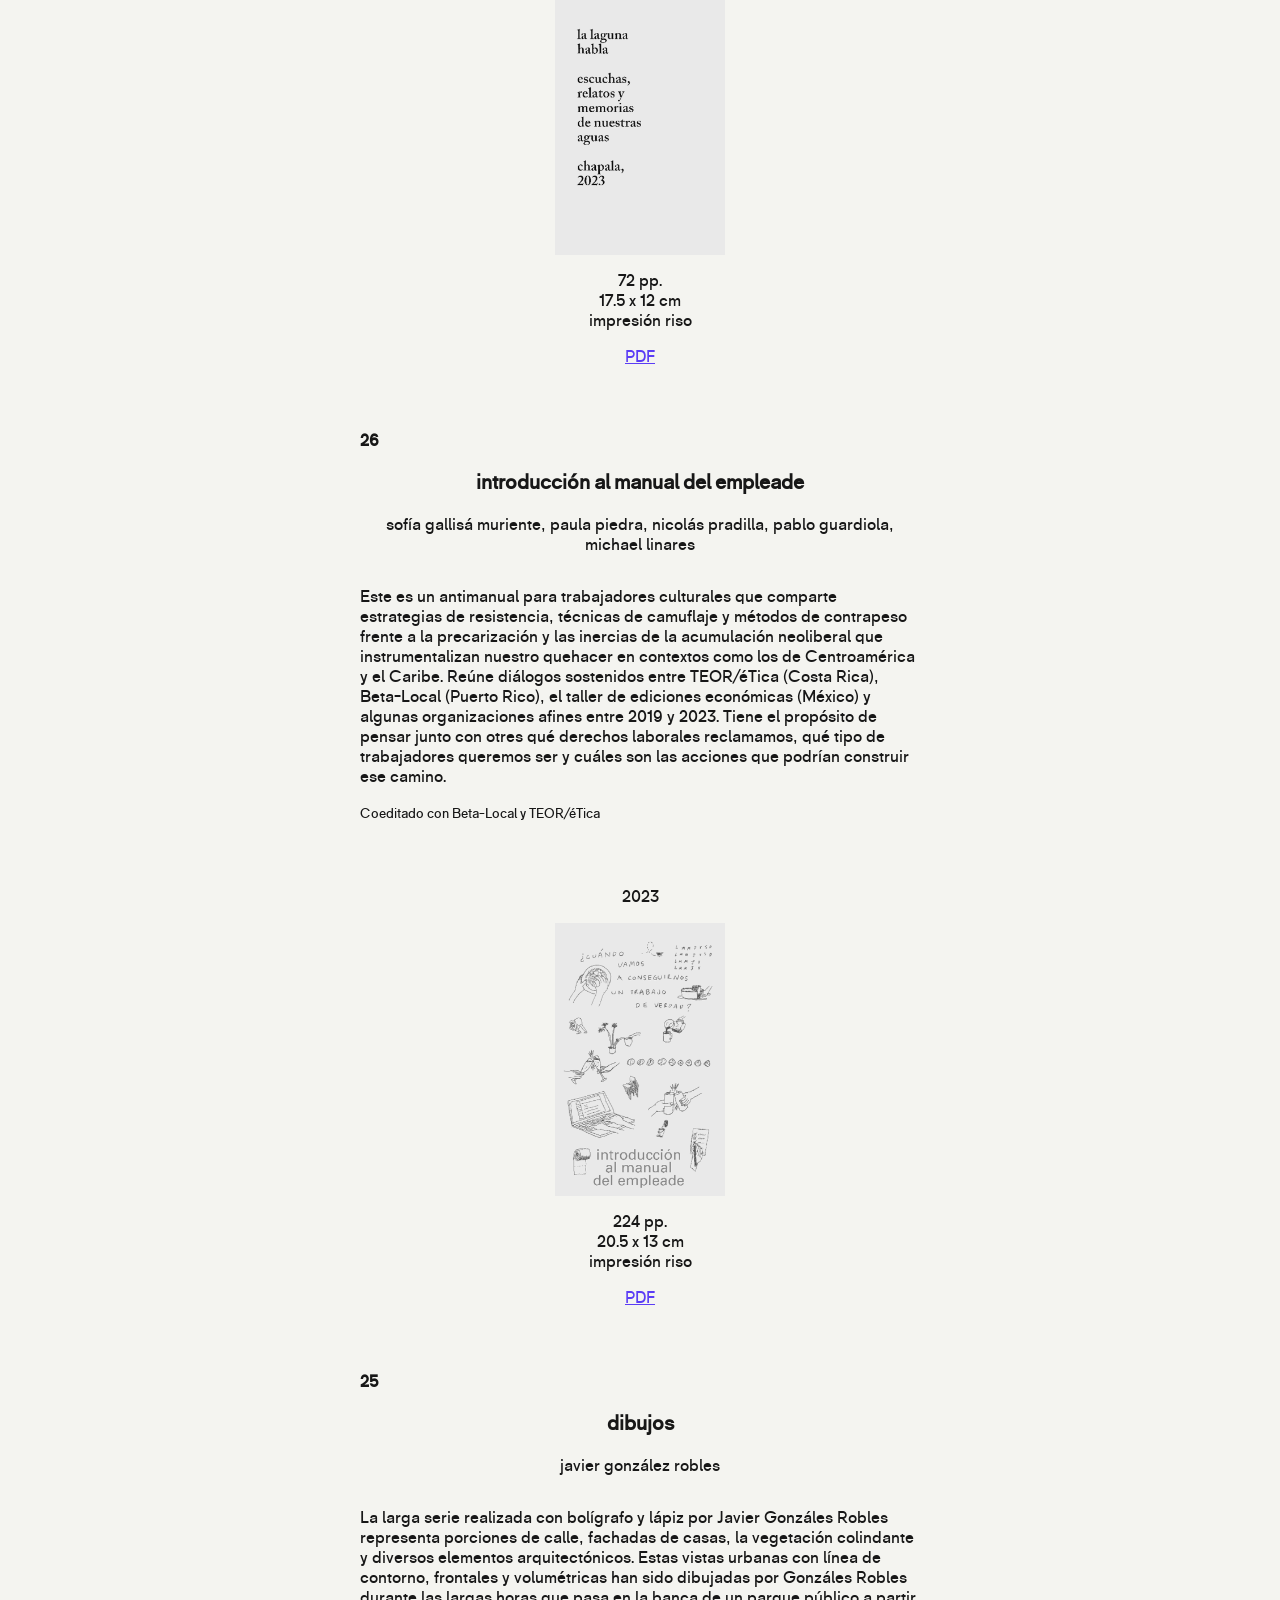
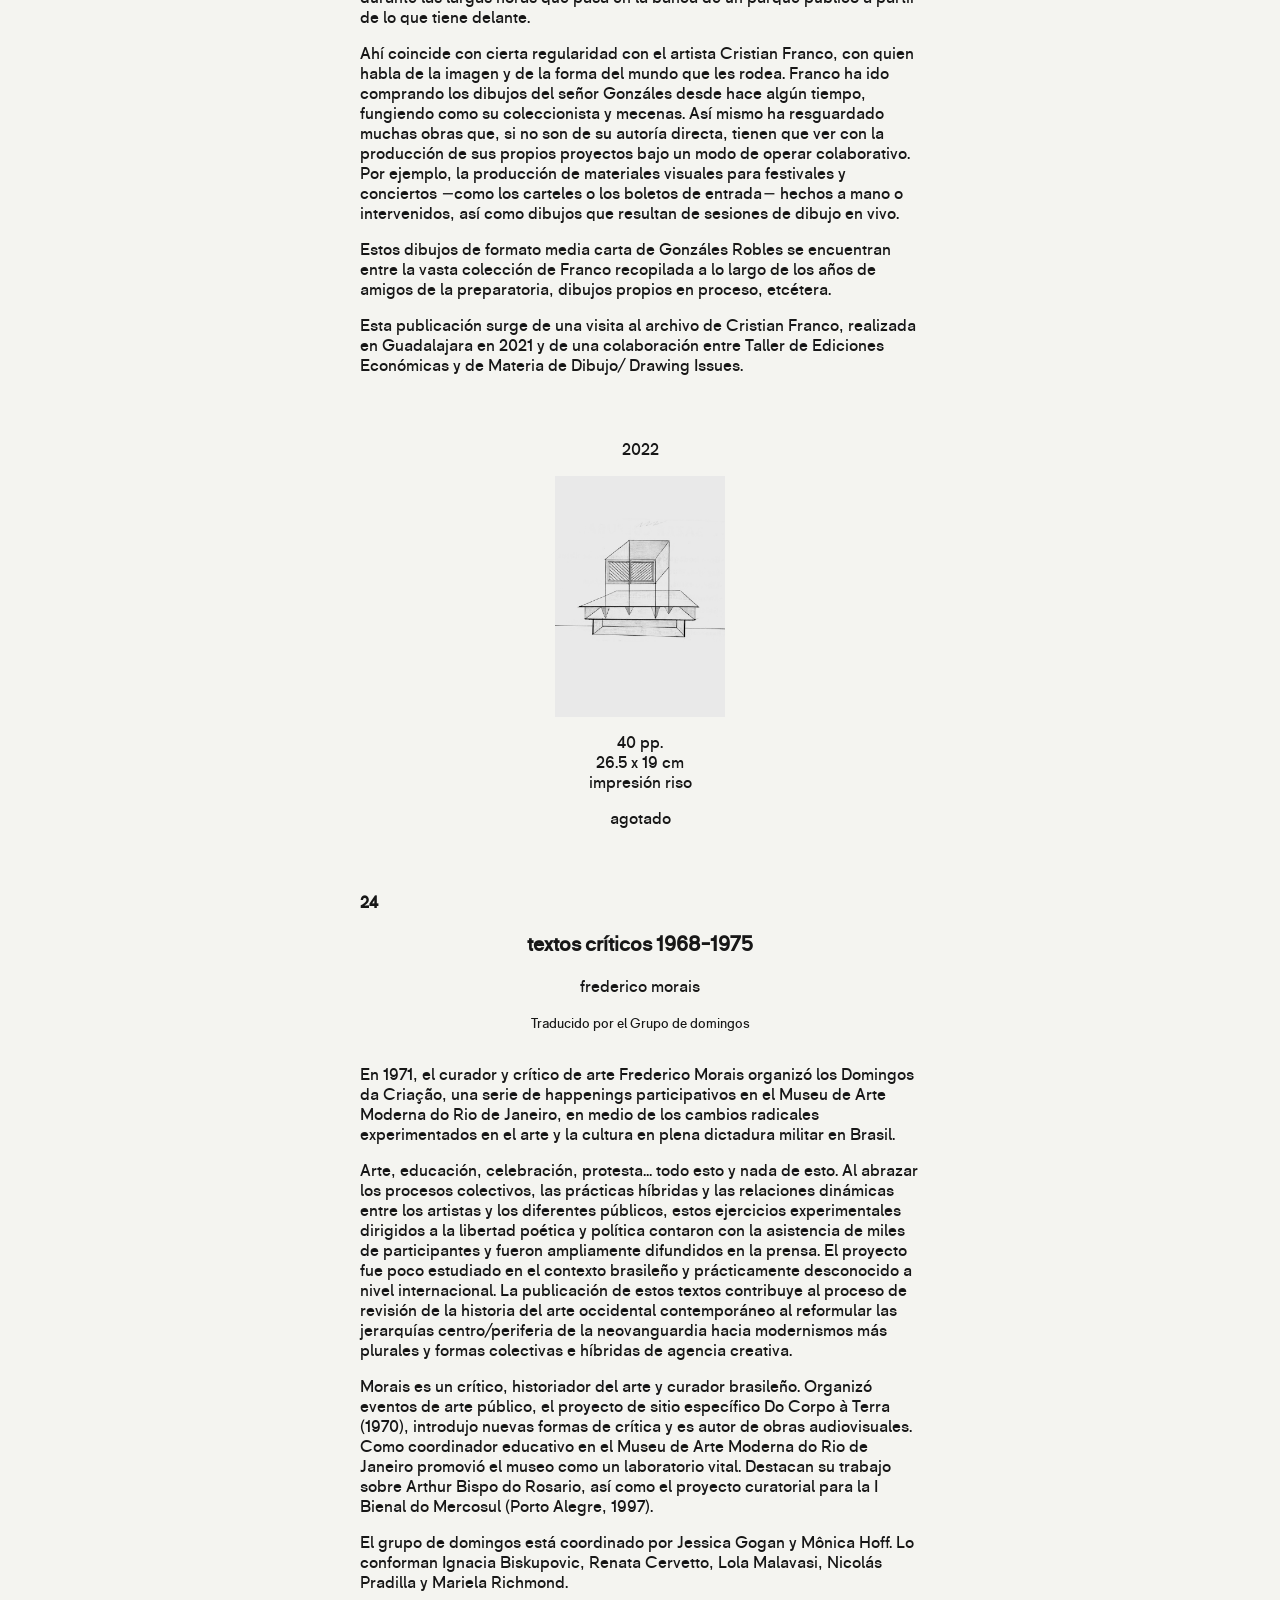
==== commit ddf0840e: "Columna más angosta, sin franja arriba y enlace a Cajón de Sastre Co-Authored-By: Claude Opus 5.5 <n" ====
--- a/index.html
+++ b/index.html
@@ -29,7 +29,7 @@
           <p>El derecho de lo profundo hace alusión a un movimiento legal ecocéntrico emergente que defiende al océano como una comunidad viviente con derechos inherentes. Las profundidades del mar tienen derecho a existir y no ser consideradas como recursos para la explotación industrial. El movimiento se cuestiona cómo todas aquellas personas que vivimos en entornos urbanos podemos comprometernos con las remotas profundidades de los mares.</p>
           <p>Las tecnologías de las «energías renovables» requieren de minerales como manganeso, nickel y cobre para las baterías de los autos eléctricos, aerogeneradores y paneles solares. Estos minerales se han encontrado en el suelo marino, lo cual representa graves amenazas para la vida marina y las comunidades costeras en primer lugar, pero también para las cascadas tróficas en su conjunto. La minería marina puede comprometer la capacidad de los océanos para absorber calor y carbono, y acelerar aún más el cambio climático.</p>
           <p>La carta está redactada conjuntamente por Emma Critchley, Mekhala Dave y Pradeep Arjan Singh, junto con un grupo de personas expertas del Pacífico entre quienes se encuentran Solomon Pili Kahoʻohalahala, Edwin «Ekolu» Lindsey, Alanna Matamaru Smith, Frank Murphy, Quack Pirihi y Hinano Teavai-Murphy. Tiene la asesoría de la Dra. Emily Barritt, Kristina Gjerde (JD), Dra. Maila Guilhon, profesora Kerry Howell, profesora Rachel Mills y la investigadora jurídica de posgrado Saifeddine Benamar.</p>
-          <p class="credits"><small>Coeditado con Cajón de Sastre.</small></p>
+          <p class="credits"><small>Coeditado con <a href="https://www.cajondesastre.com.co/" target="_blank" rel="noopener">Cajón de Sastre</a>.</small></p>
           <footer>
             <p class="year"><time datetime="2026">2026</time></p>
             <img src="./img/img-38-critchley-emma-et-al-derechos-de-lo-profundo.png" alt="Portada de derechos de lo profundo" loading="lazy">
--- a/css/style.css
+++ b/css/style.css
@@ -63,6 +63,11 @@
   margin-bottom: 2rem;
 }
 
+/* sin espacio extra arriba del título del sitio */
+main > header h1 {
+  margin-top: 0;
+}
+
 header p {
   text-wrap-style: balance;
 }
@@ -124,6 +129,21 @@
   margin: 0 auto;
 }
 
+/* en pantallas chicas, sólo un pequeño espacio bajo el logo */
+@media (max-width: 767px) {
+  body > main {
+    padding-top: 0.5rem;
+  }
+}
+
+/* en compu, 3/4 del ancho anterior para que las líneas no sean tan largas */
+@media (min-width: 768px) {
+  main {
+    width: 48.75%;
+    max-width: 930px;
+  }
+}
+
 
 /*
   ============================================================
@@ -142,12 +162,21 @@
 }
 
 nav {
-  position: sticky;
-  top: 0;
-  margin-right: 1rem;
-  background-color: var(--color-background);
   padding: 1em;
   text-align: left;
+}
+
+/*
+  En pantallas de compu el logo queda fijo arriba a la izquierda,
+  sin ocupar una franja propia: el contenido empieza desde arriba.
+  En pantallas chicas va antes del contenido, con un pequeño espacio.
+*/
+@media (min-width: 768px) {
+  nav {
+    position: fixed;
+    top: 0;
+    left: 0;
+  }
 }
 
 /* t-e-e y ? apilados a la izquierda, en negro */
@@ -191,3 +220,56 @@
   margin: 0;
   padding: 0;
 }
+
+/*
+  ============================================================
+  PÁGINA ?  (about.html)
+  ============================================================
+
+  Navegación en una columna a la izquierda
+  y el contenido en otra columna a la derecha.
+*/
+
+.about {
+  display: grid;
+  grid-template-columns: 14rem 1fr;
+  align-items: start;
+}
+
+.about nav {
+  position: static;
+}
+
+.about main {
+  width: auto;
+  max-width: none;
+  min-width: 0;
+  margin: 0;
+  padding: 1.25rem 1rem;
+}
+
+.about main p {
+  margin: 0 0 1.5rem;
+}
+
+.about a {
+  color: var(--color-text);
+  text-decoration: none;
+}
+
+/* en pantallas chicas, una columna */
+@media (max-width: 600px) {
+  .about {
+    grid-template-columns: 1fr;
+  }
+}
+
+/* texto sólo para lectores de pantalla */
+.visually-hidden {
+  position: absolute;
+  width: 1px;
+  height: 1px;
+  overflow: hidden;
+  clip-path: inset(50%);
+  white-space: nowrap;
+}
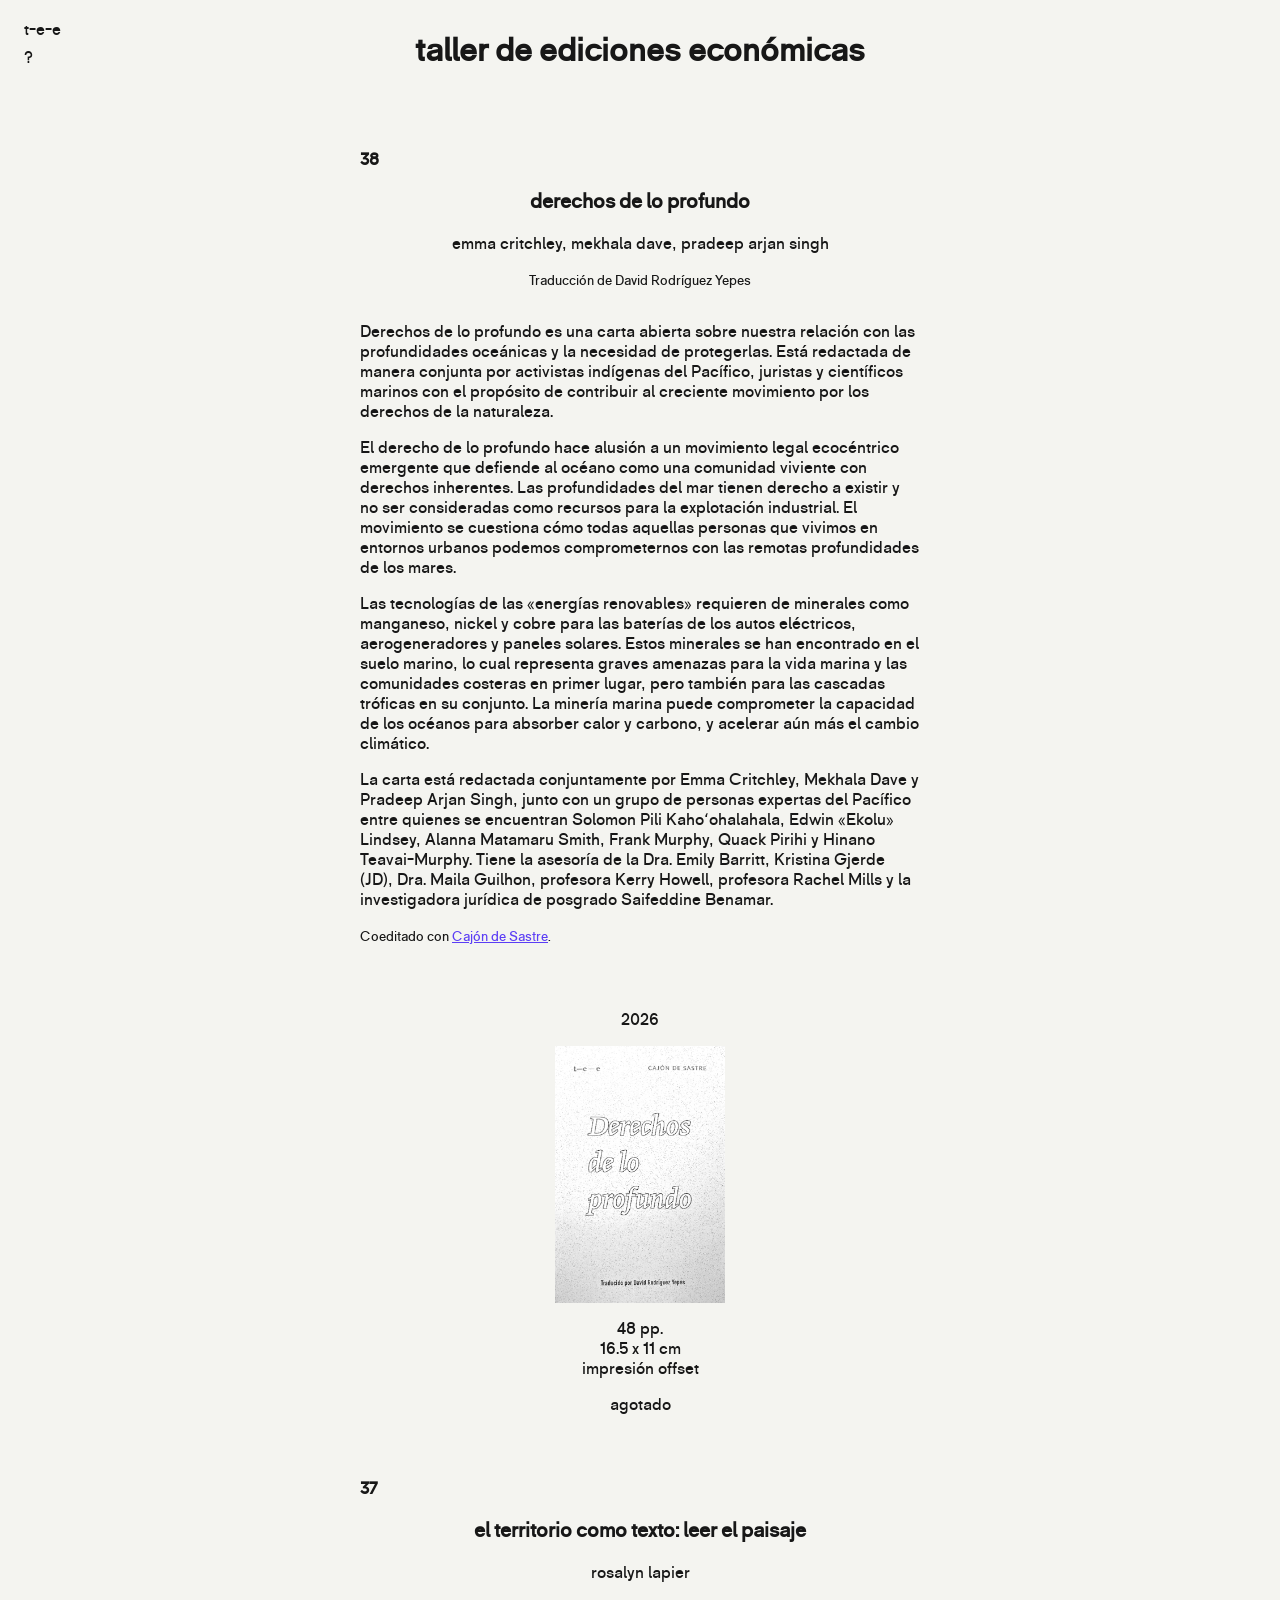
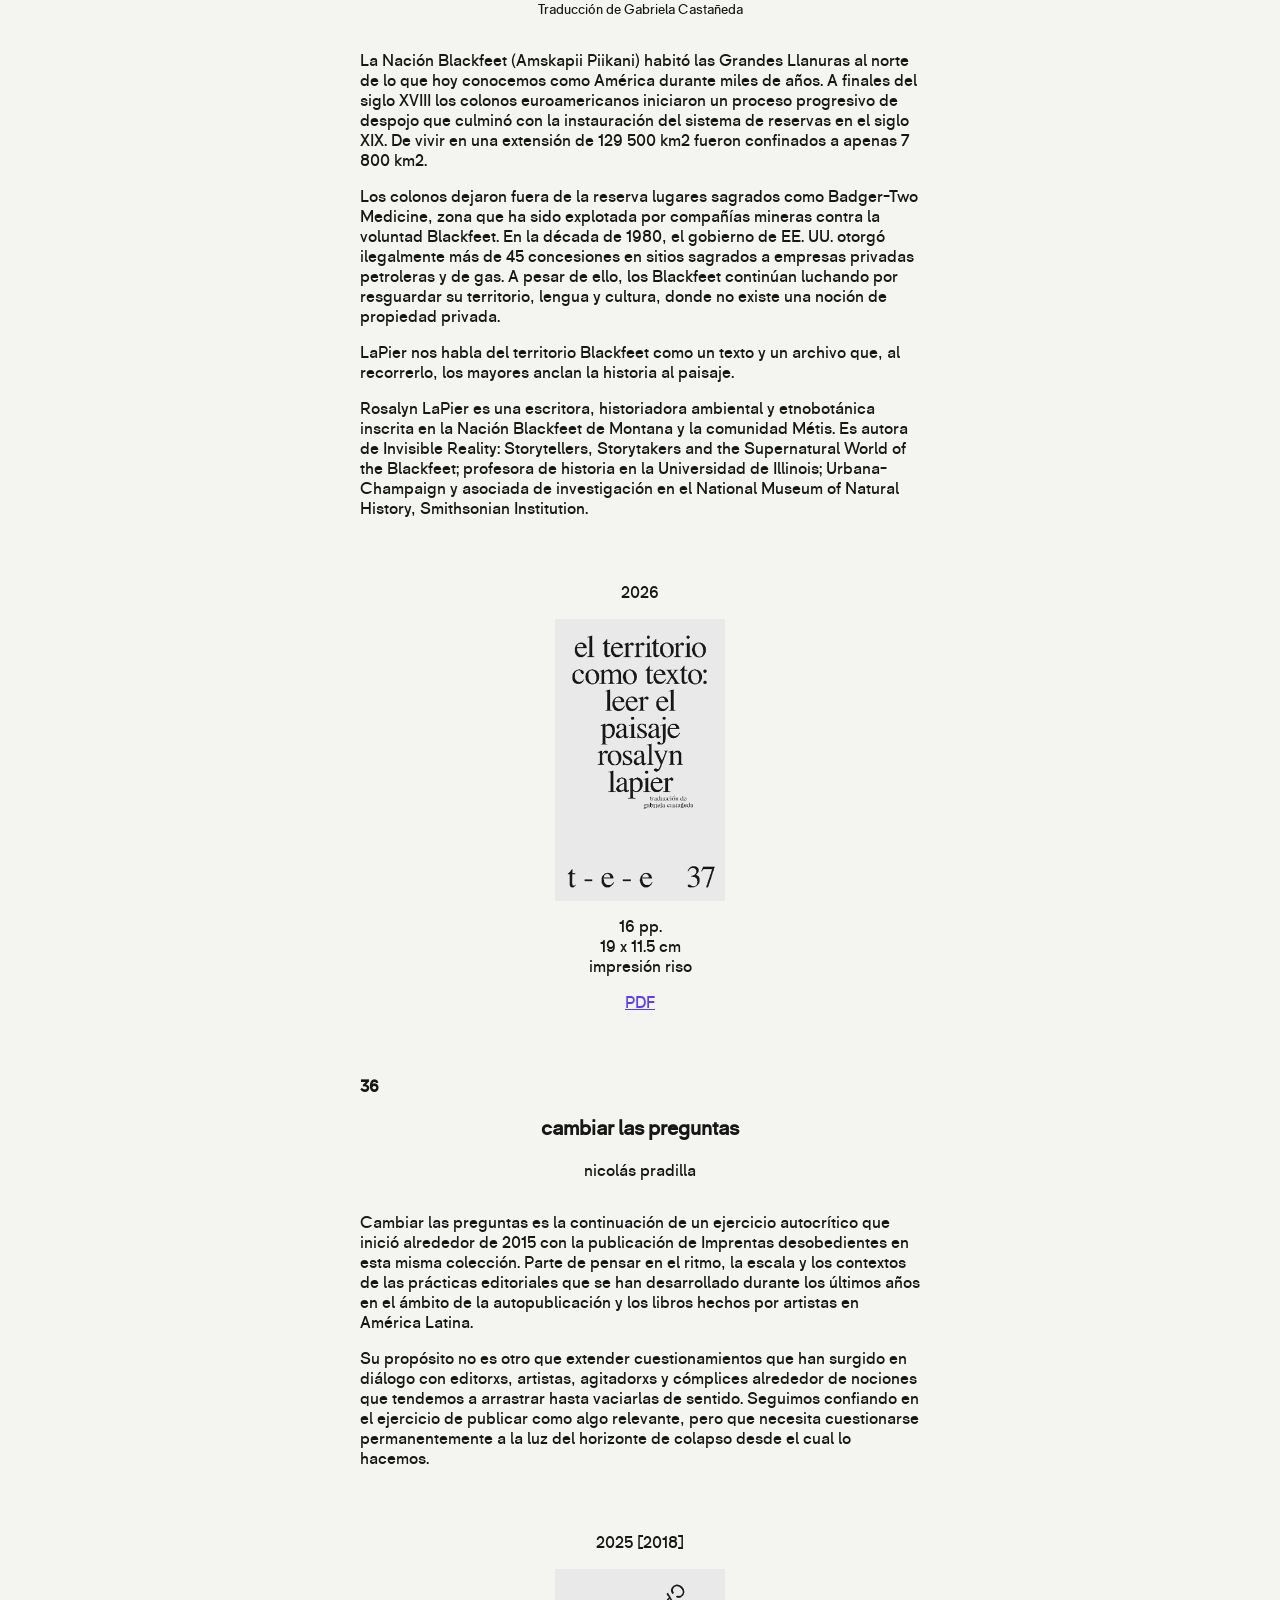
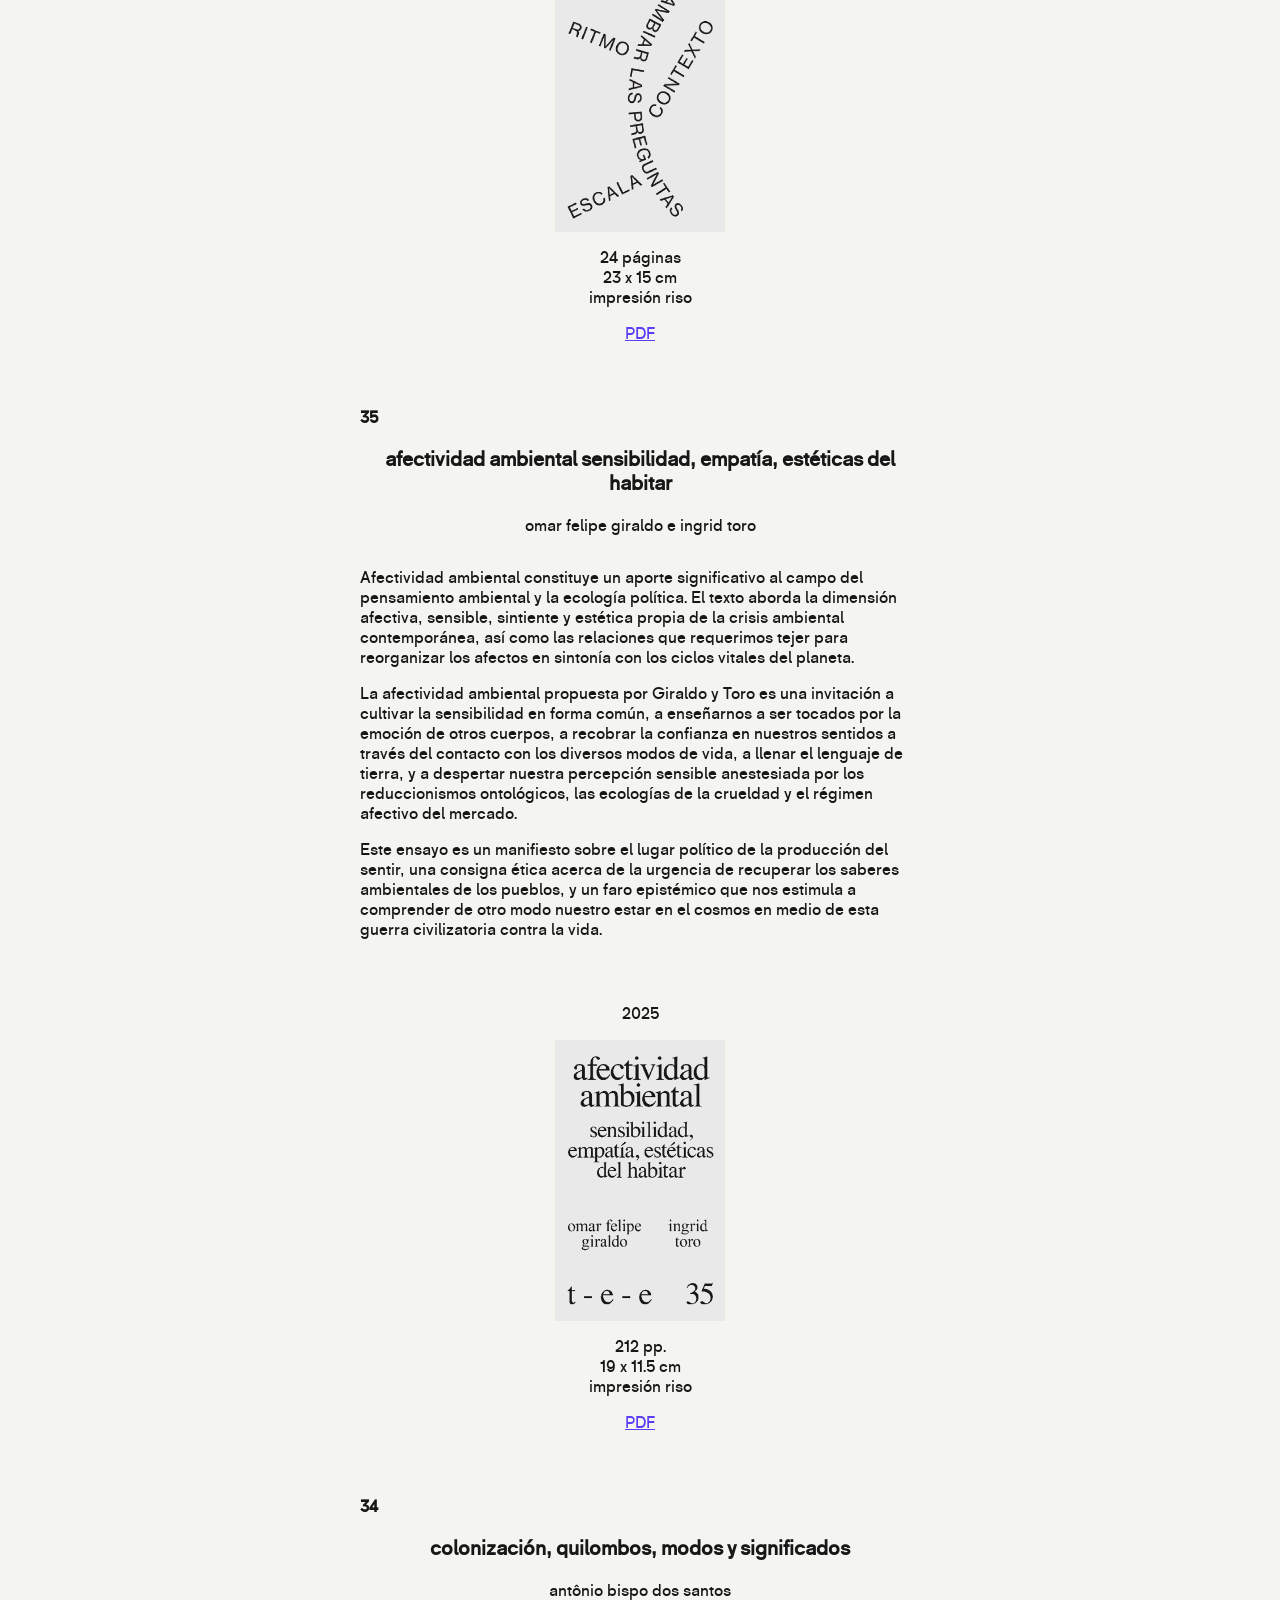
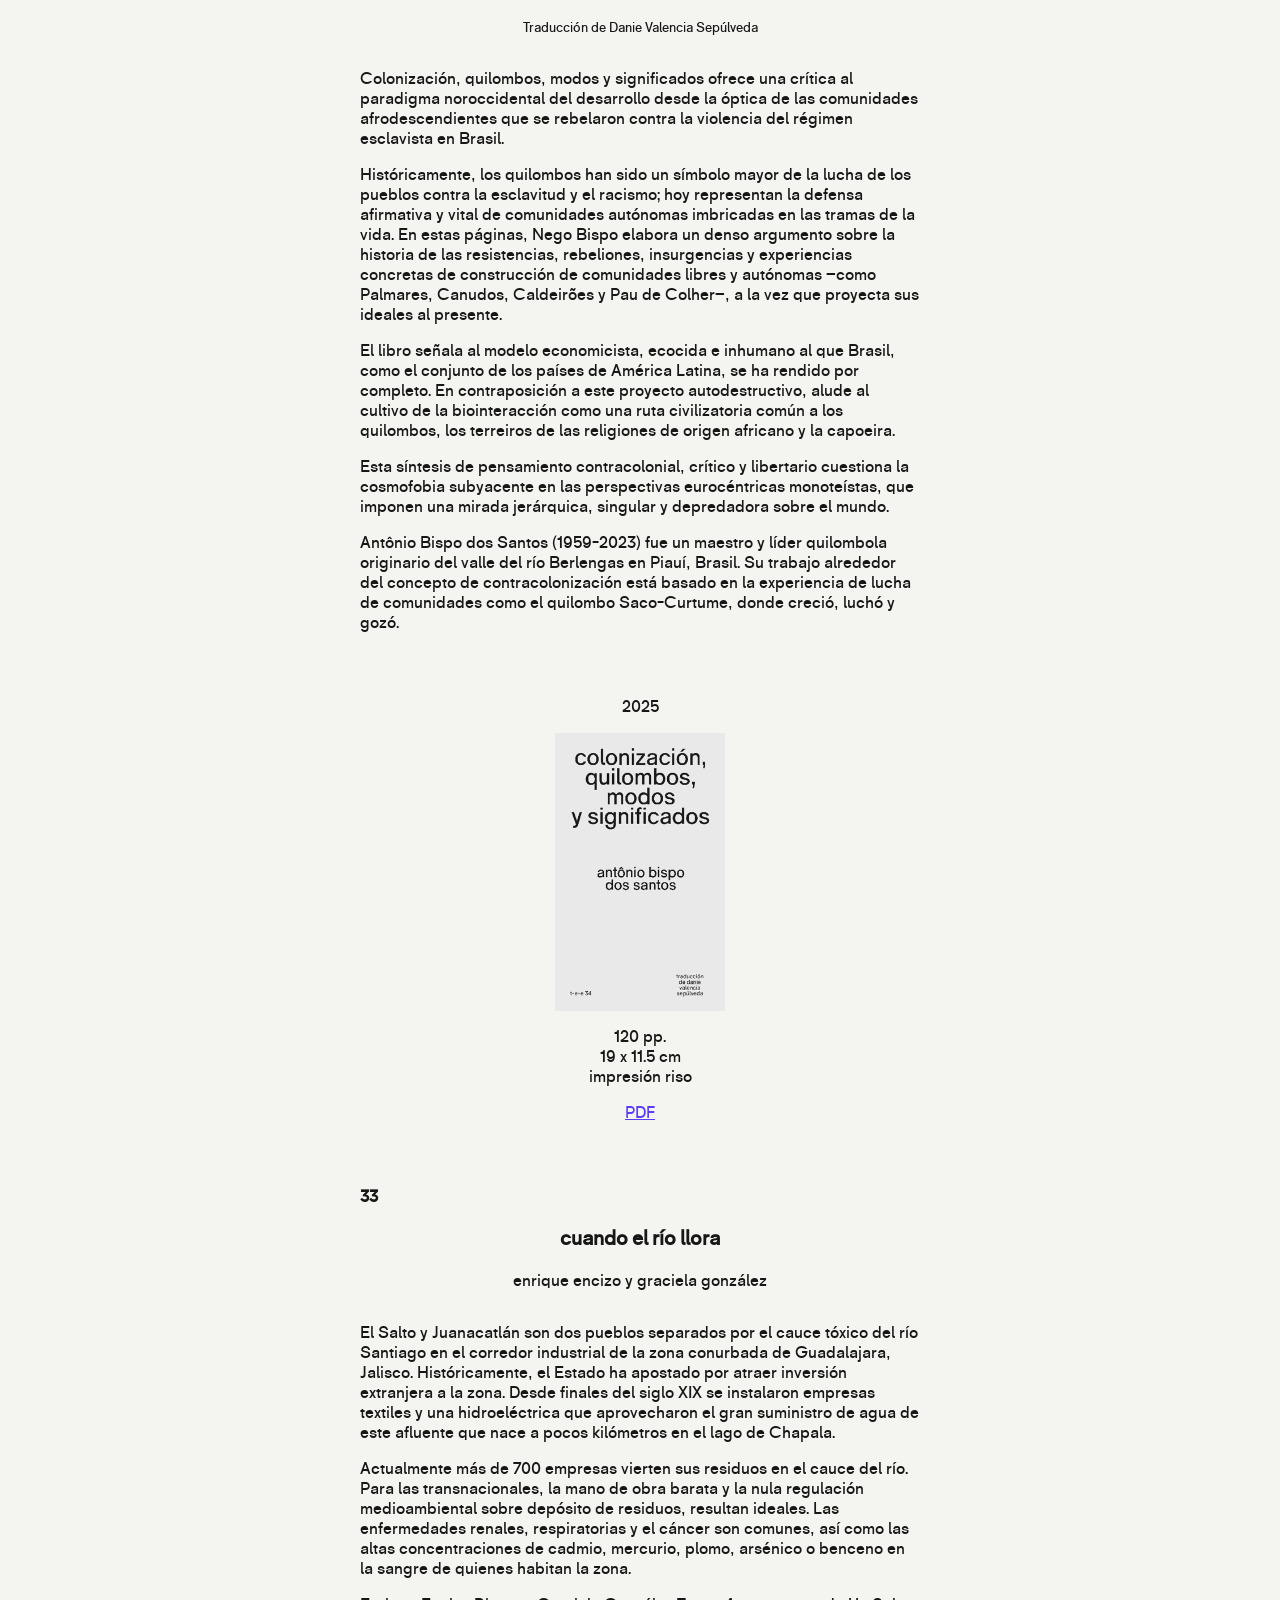
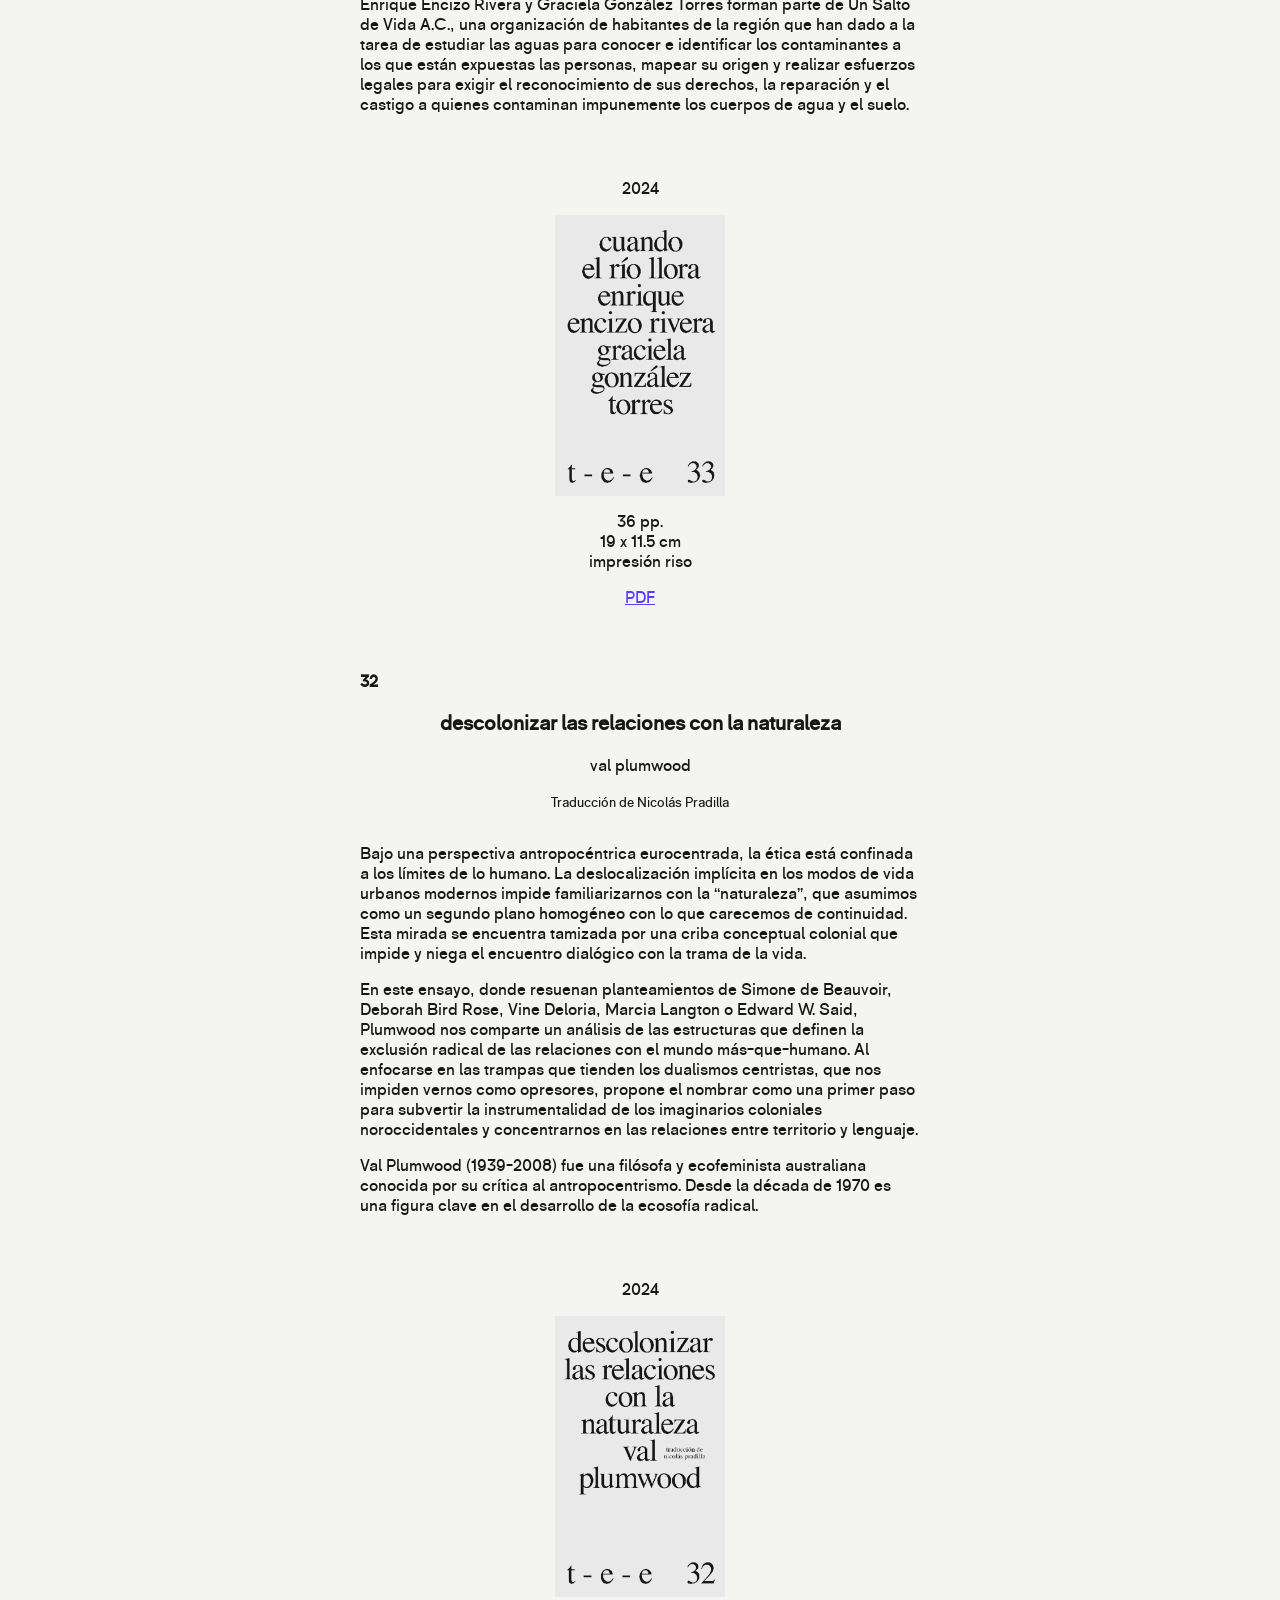
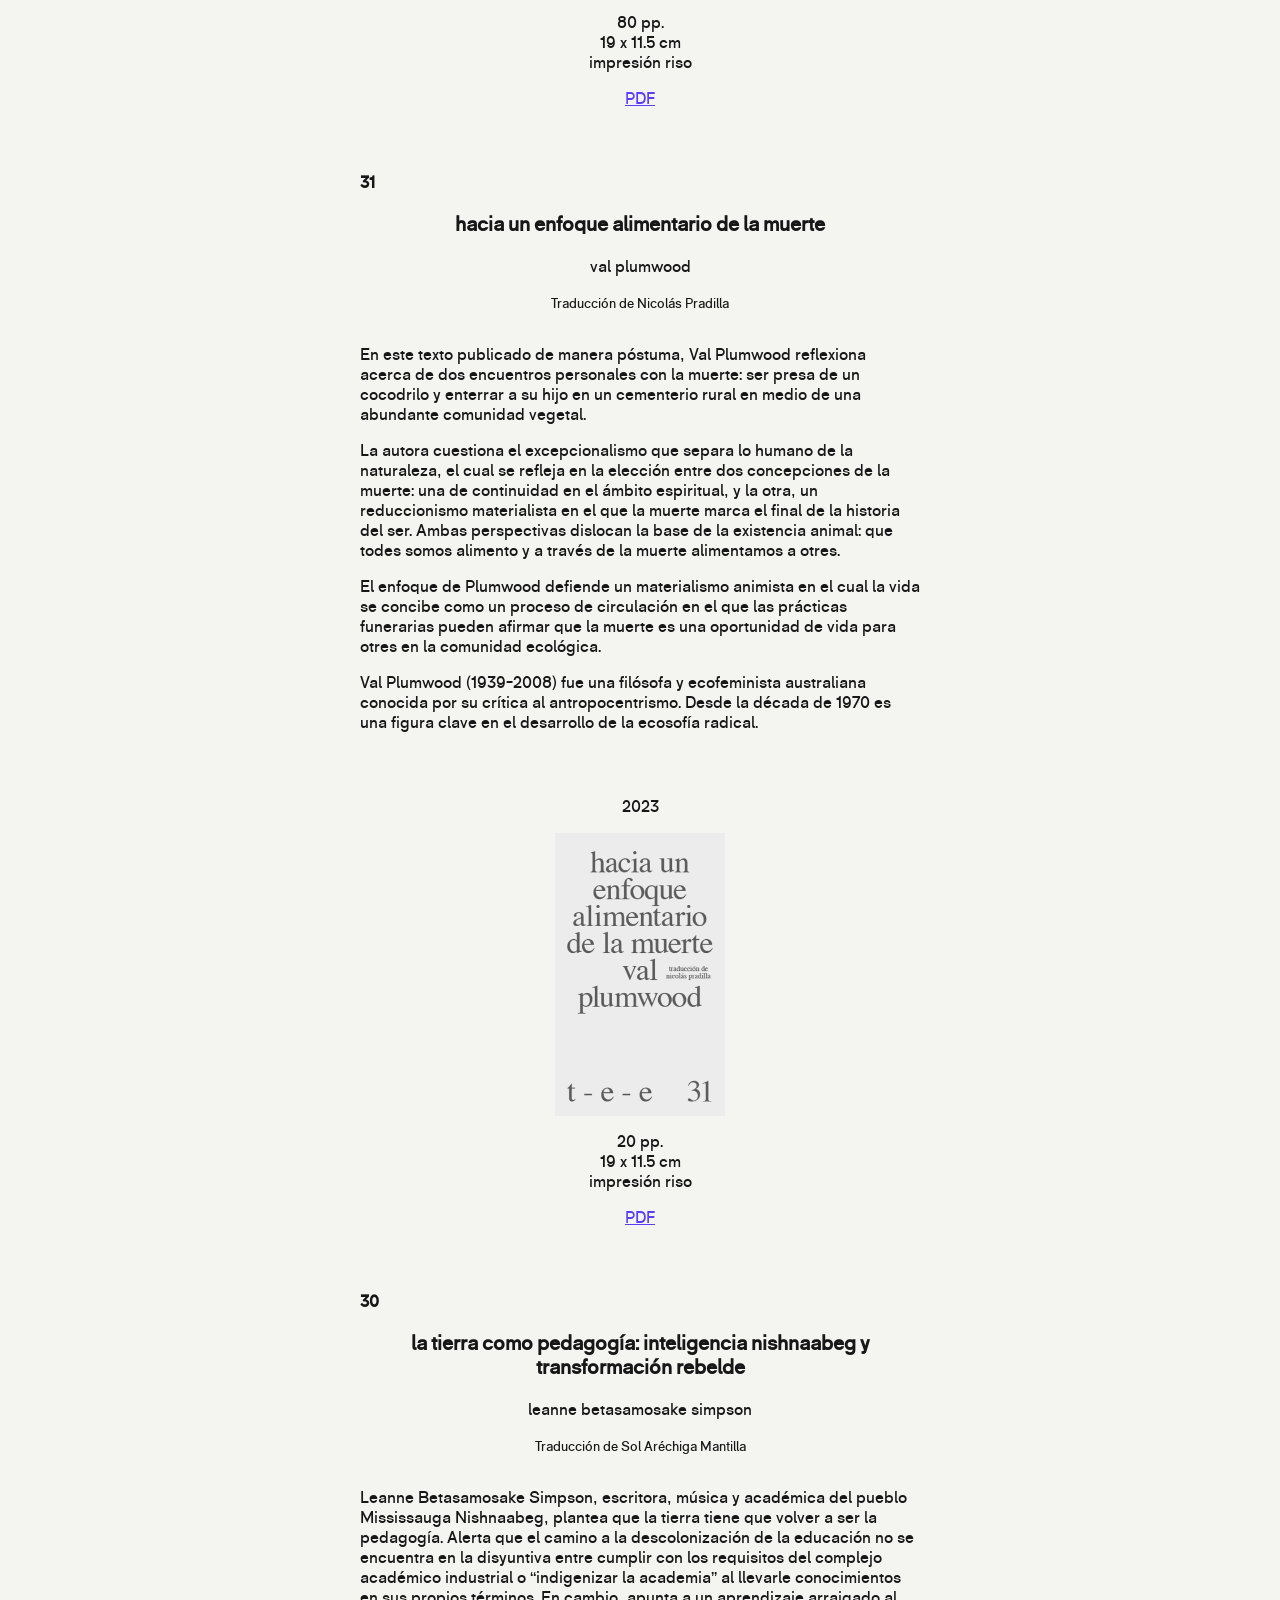
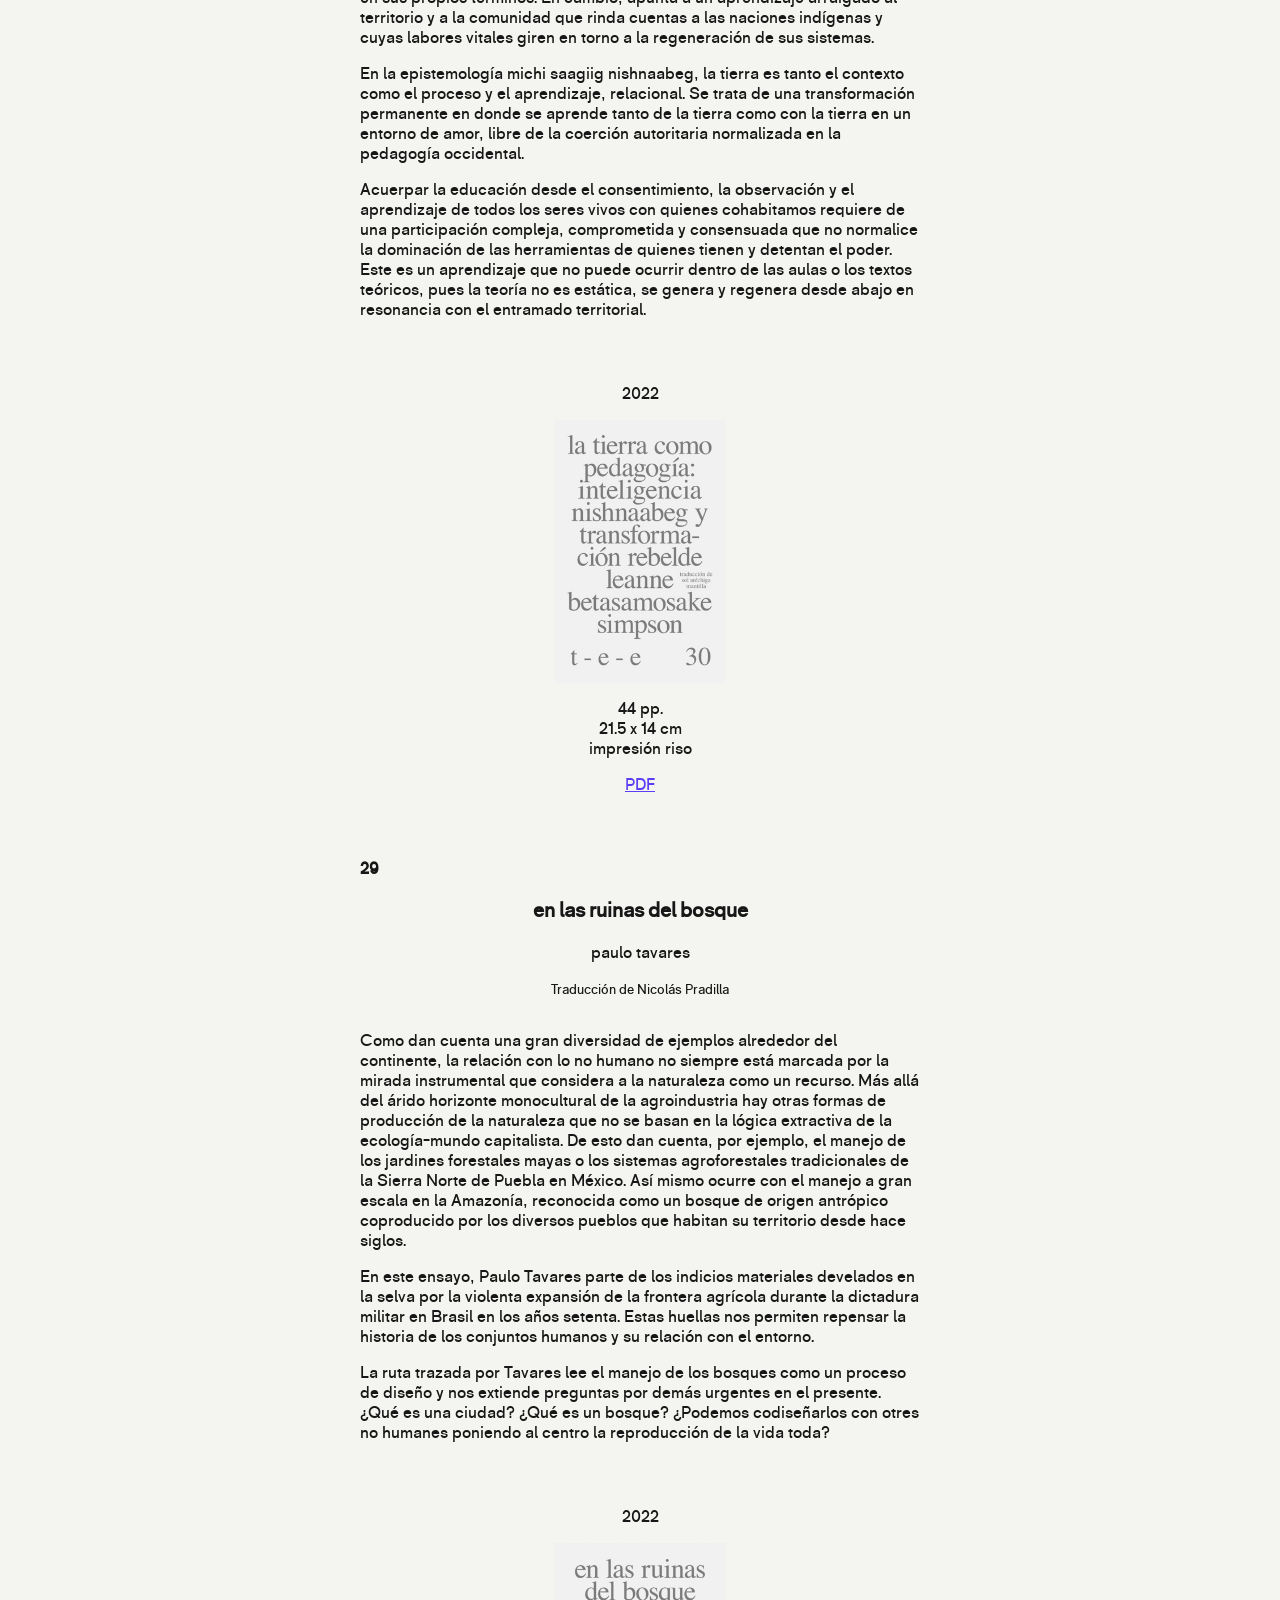
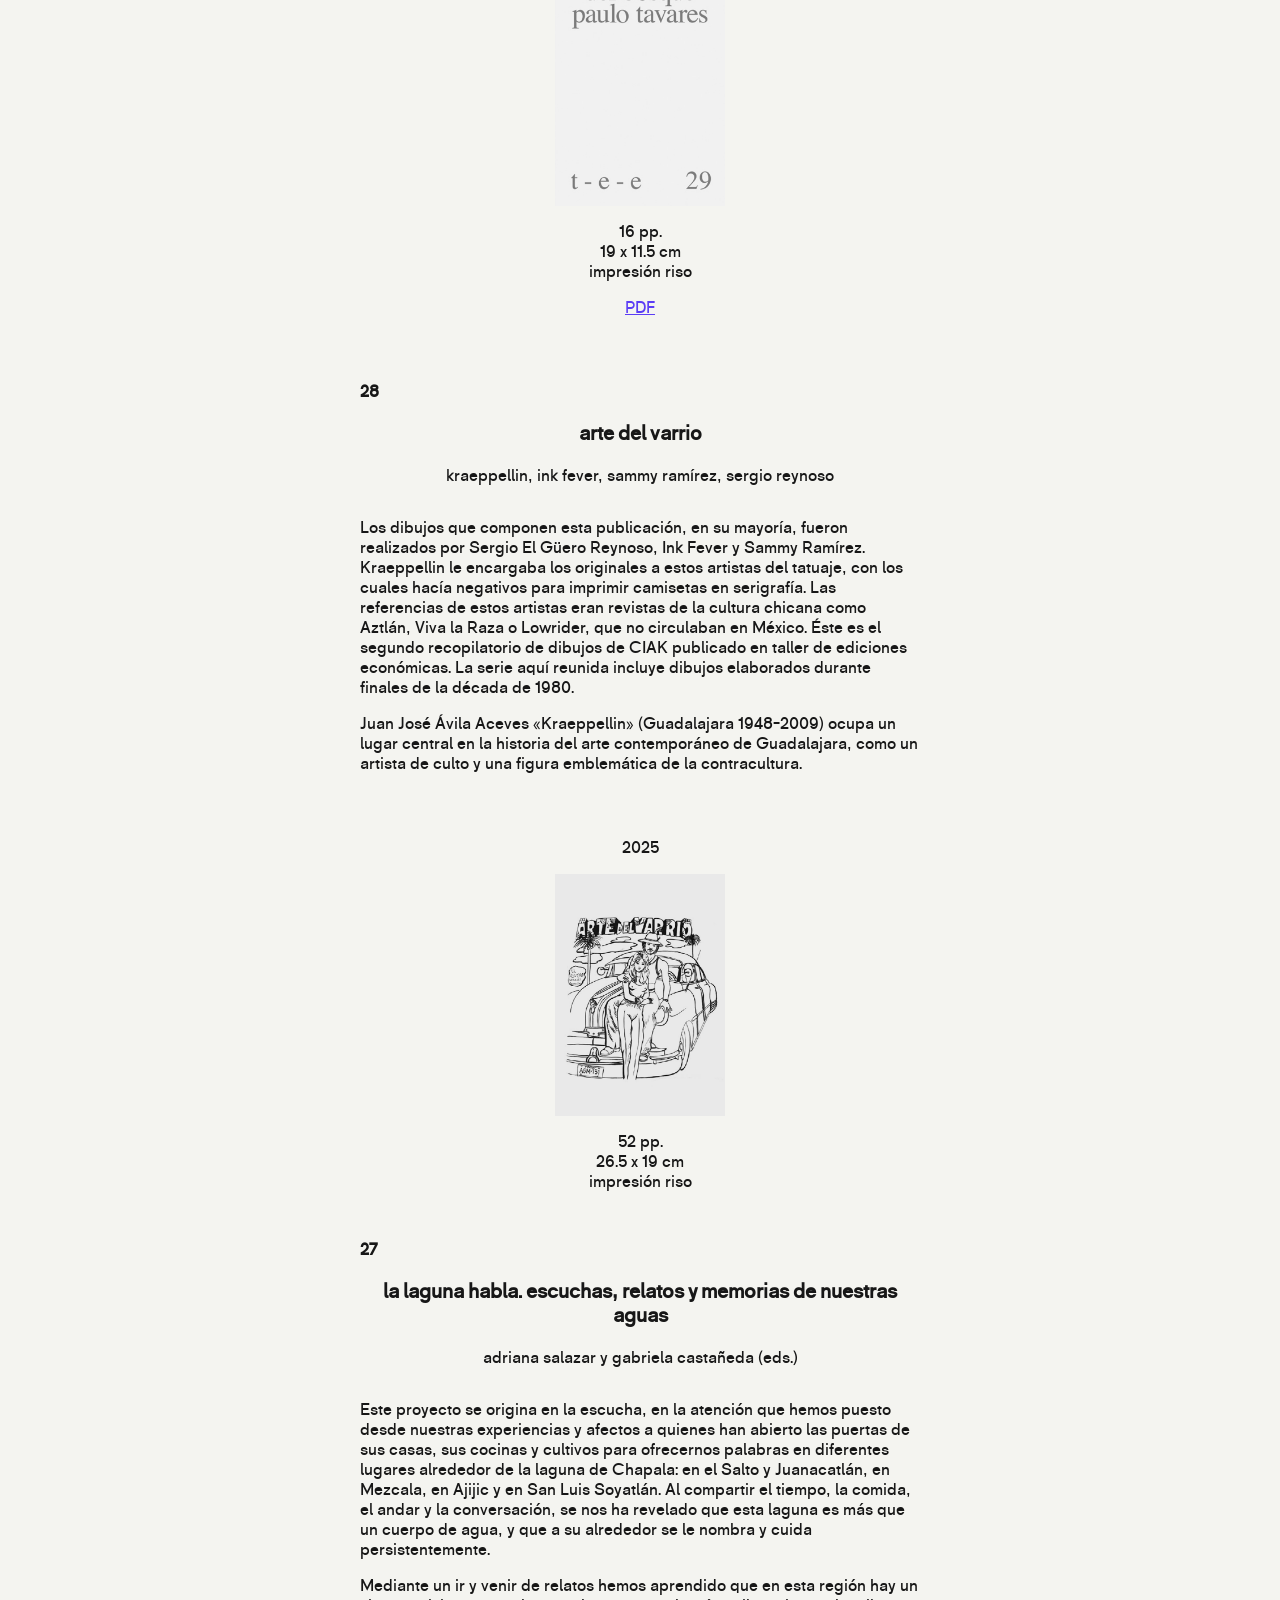
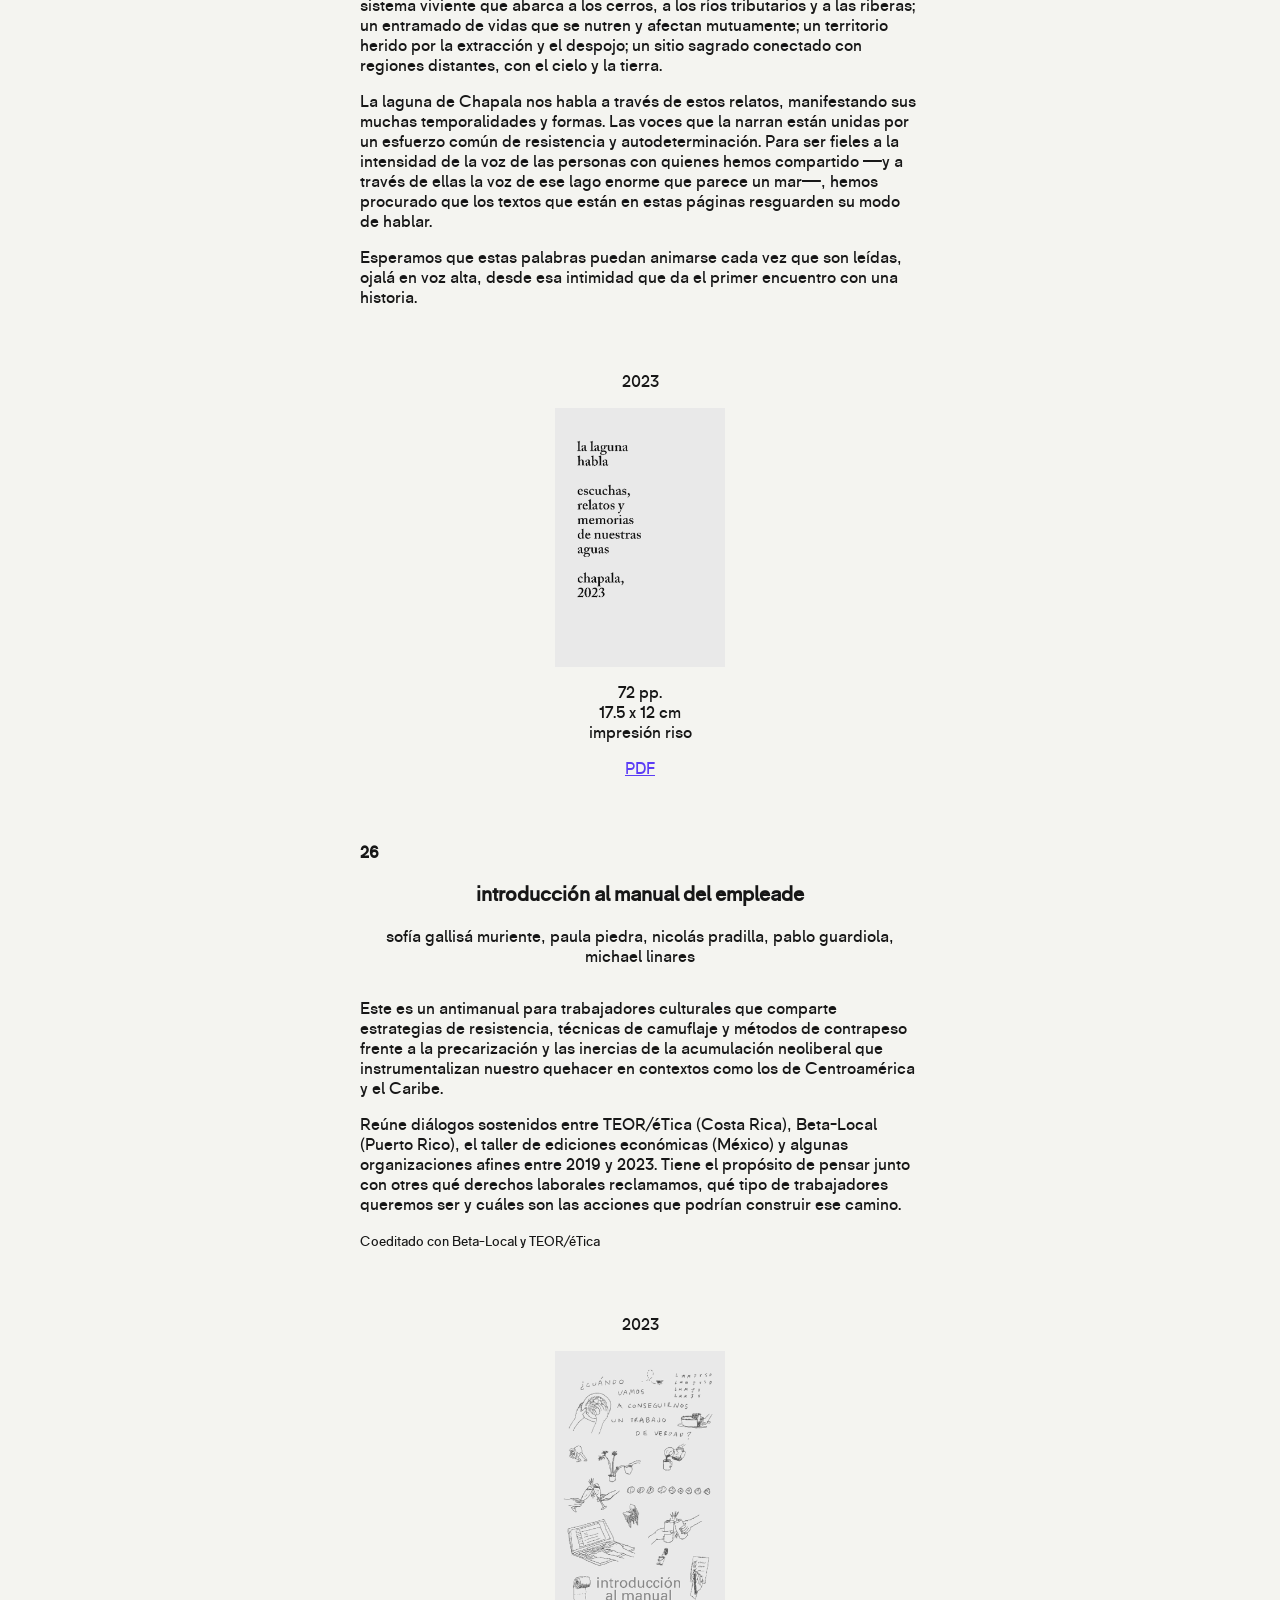
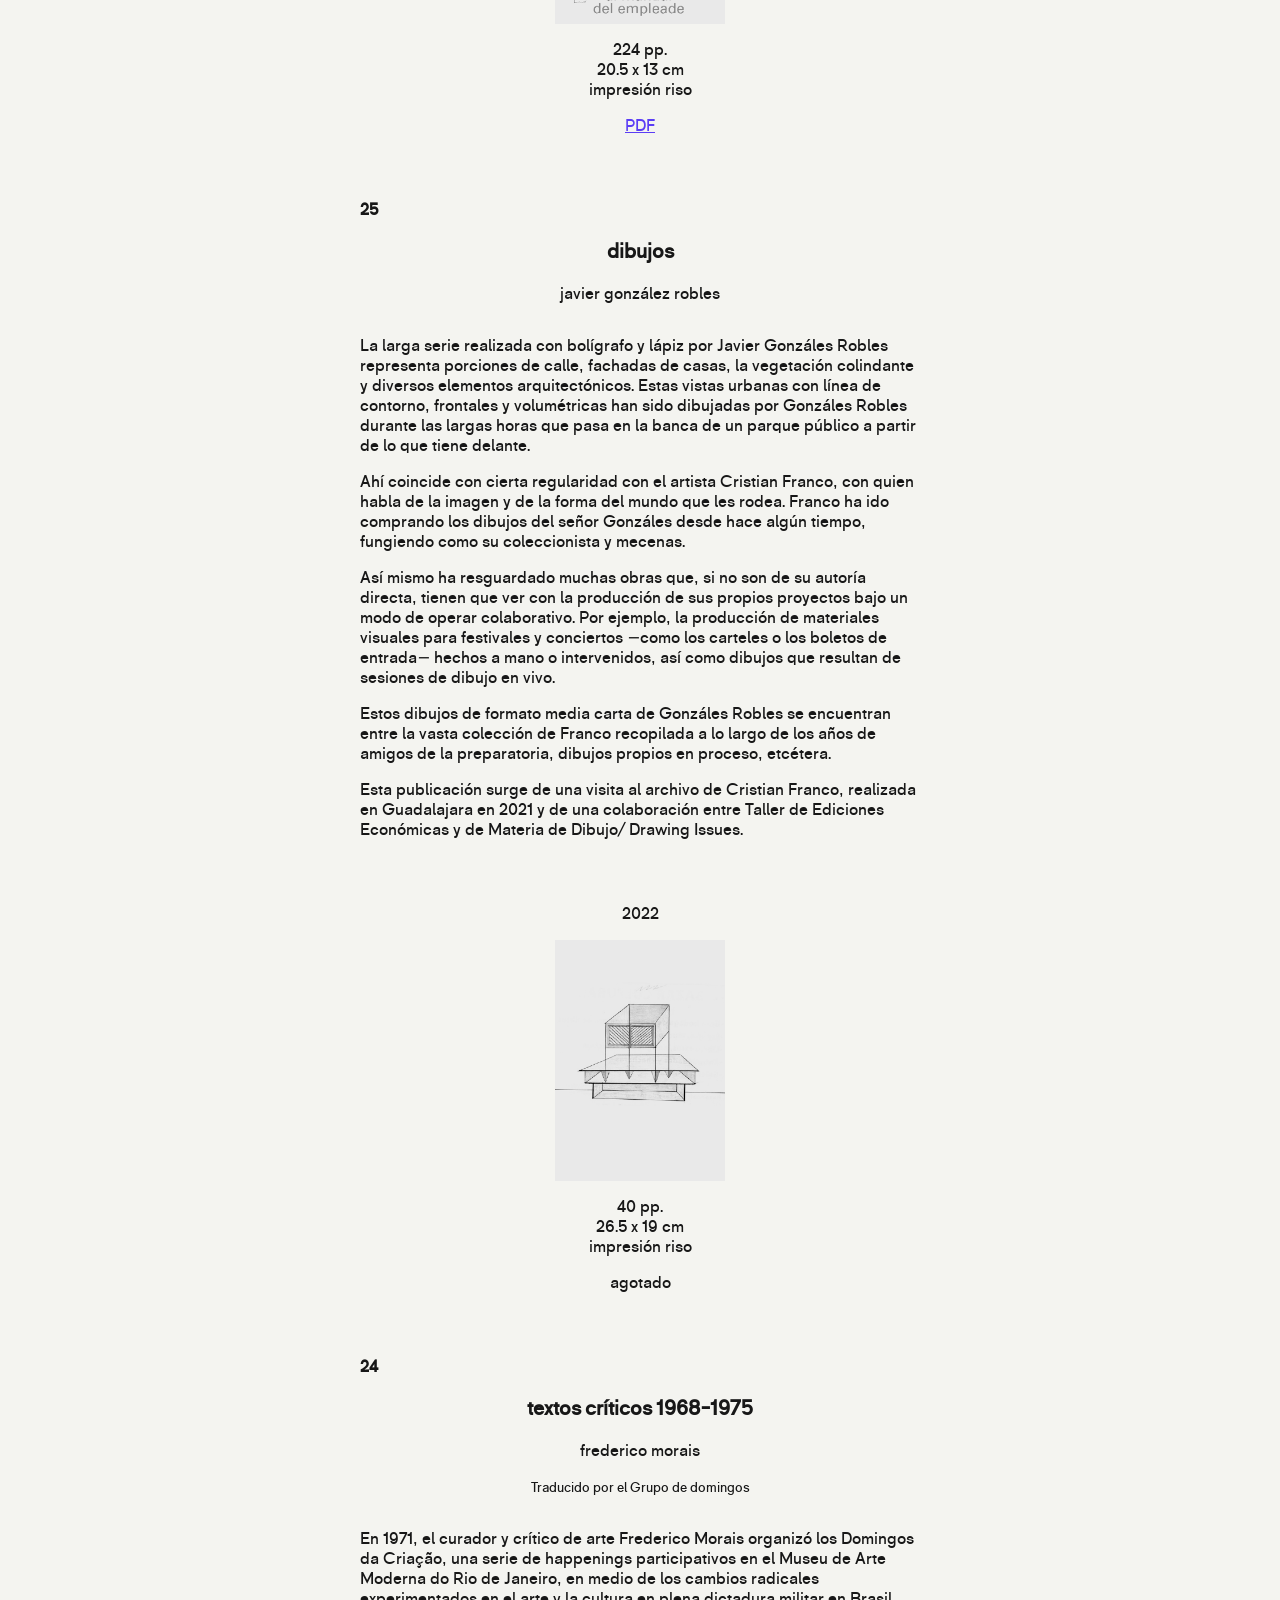
==== commit b7dcb11b: "Textos divididos en párrafos más cortos por ideas Co-Authored-By: Claude Opus 5.5 <noreply@anthropic" ====
--- a/index.html
+++ b/index.html
@@ -51,7 +51,9 @@
             <p class="authors">rosalyn lapier</p>
             <p class="translation"><small>Traducción de Gabriela Castañeda</small></p>
           </header>
-          <p>La Nación Blackfeet (Amskapii Piikani) habitó las Grandes Llanuras al norte de lo que hoy conocemos como América durante miles de años.  A finales del siglo XVIII los colonos euroamericanos iniciaron un proceso progresivo de despojo que culminó con la instauración del sistema de reservas en el siglo XIX. De vivir en una extensión de 129 500 km2 fueron confinados a apenas 7 800 km2. Los colonos dejaron fuera de la reserva lugares sagrados como Badger-Two Medicine, zona que ha sido explotada por compañías mineras contra la voluntad Blackfeet. En la década de 1980, el gobierno de EE. UU. otorgó ilegalmente más de 45 concesiones en sitios sagrados a empresas privadas petroleras y de gas. A pesar de ello, los Blackfeet continúan luchando por resguardar su territorio, lengua y cultura, donde no existe una noción de propiedad privada. LaPier nos habla del territorio Blackfeet como un texto y un archivo que, al recorrerlo, los mayores anclan la historia al paisaje.</p>
+          <p>La Nación Blackfeet (Amskapii Piikani) habitó las Grandes Llanuras al norte de lo que hoy conocemos como América durante miles de años.  A finales del siglo XVIII los colonos euroamericanos iniciaron un proceso progresivo de despojo que culminó con la instauración del sistema de reservas en el siglo XIX. De vivir en una extensión de 129 500 km2 fueron confinados a apenas 7 800 km2.</p>
+          <p>Los colonos dejaron fuera de la reserva lugares sagrados como Badger-Two Medicine, zona que ha sido explotada por compañías mineras contra la voluntad Blackfeet. En la década de 1980, el gobierno de EE. UU. otorgó ilegalmente más de 45 concesiones en sitios sagrados a empresas privadas petroleras y de gas. A pesar de ello, los Blackfeet continúan luchando por resguardar su territorio, lengua y cultura, donde no existe una noción de propiedad privada.</p>
+          <p>LaPier nos habla del territorio Blackfeet como un texto y un archivo que, al recorrerlo, los mayores anclan la historia al paisaje.</p>
           <p>Rosalyn LaPier es una escritora, historiadora ambiental y etnobotánica inscrita en la Nación Blackfeet de Montana y la comunidad Métis. Es autora de Invisible Reality: Storytellers, Storytakers and the Supernatural World of the Blackfeet; profesora de historia en la Universidad de Illinois; Urbana-Champaign y asociada de investigación en el National Museum of Natural History, Smithsonian Institution.</p>
           <footer>
             <p class="year"><time datetime="2026">2026</time></p>
@@ -73,7 +75,8 @@
             <h3 id="titulo-36">cambiar las preguntas</h3>
             <p class="authors">nicolás pradilla</p>
           </header>
-          <p>Cambiar las preguntas es la continuación de un ejercicio autocrítico que inició alrededor de 2015 con la publicación de Imprentas desobedientes en esta misma colección. Parte de pensar en el ritmo, la escala y los contextos de las prácticas editoriales que se han desarrollado durante los últimos años en el ámbito de la autopublicación y los libros hechos por artistas en América Latina. Su propósito no es otro que extender cuestionamientos que han surgido en diálogo con editorxs, artistas, agitadorxs y cómplices alrededor de nociones que tendemos a arrastrar hasta vaciarlas de sentido. Seguimos confiando en el ejercicio de publicar como algo relevante, pero que necesita cuestionarse permanentemente a la luz del horizonte de colapso desde el cual lo hacemos.</p>
+          <p>Cambiar las preguntas es la continuación de un ejercicio autocrítico que inició alrededor de 2015 con la publicación de Imprentas desobedientes en esta misma colección. Parte de pensar en el ritmo, la escala y los contextos de las prácticas editoriales que se han desarrollado durante los últimos años en el ámbito de la autopublicación y los libros hechos por artistas en América Latina.</p>
+          <p>Su propósito no es otro que extender cuestionamientos que han surgido en diálogo con editorxs, artistas, agitadorxs y cómplices alrededor de nociones que tendemos a arrastrar hasta vaciarlas de sentido. Seguimos confiando en el ejercicio de publicar como algo relevante, pero que necesita cuestionarse permanentemente a la luz del horizonte de colapso desde el cual lo hacemos.</p>
           <footer>
             <p class="year"><time datetime="2025">2025 [2018]</time></p>
             <img src="./img/img-36-pradilla-nicolas-cambiar-las-preguntas.png" alt="Portada de cambiar las preguntas" loading="lazy">
@@ -94,7 +97,9 @@
             <h3 id="titulo-35">afectividad ambiental <span class="subtitle">sensibilidad, empatía, estéticas del habitar</span></h3>
             <p class="authors">omar felipe giraldo e ingrid toro</p>
           </header>
-          <p>Afectividad ambiental constituye un aporte significativo al campo del pensamiento ambiental y la ecología política. El texto aborda la dimensión afectiva, sensible, sintiente y estética propia de la crisis ambiental contemporánea, así como las relaciones que requerimos tejer para reorganizar los afectos en sintonía con los ciclos vitales del planeta. La afectividad ambiental propuesta por Giraldo y Toro es una invitación a cultivar la sensibilidad en forma común, a enseñarnos a ser tocados por la emoción de otros cuerpos, a recobrar la confianza en nuestros sentidos a través del contacto con los diversos modos de vida, a llenar el lenguaje de tierra, y a despertar nuestra percepción sensible anestesiada por los reduccionismos ontológicos, las ecologías de la crueldad y el régimen afectivo del mercado. Este ensayo es un manifiesto sobre el lugar político de la producción del sentir, una consigna ética acerca de la urgencia de recuperar los saberes ambientales de los pueblos, y un faro epistémico que nos estimula a comprender de otro modo nuestro estar en el cosmos en medio de esta guerra civilizatoria contra la vida.</p>
+          <p>Afectividad ambiental constituye un aporte significativo al campo del pensamiento ambiental y la ecología política. El texto aborda la dimensión afectiva, sensible, sintiente y estética propia de la crisis ambiental contemporánea, así como las relaciones que requerimos tejer para reorganizar los afectos en sintonía con los ciclos vitales del planeta.</p>
+          <p>La afectividad ambiental propuesta por Giraldo y Toro es una invitación a cultivar la sensibilidad en forma común, a enseñarnos a ser tocados por la emoción de otros cuerpos, a recobrar la confianza en nuestros sentidos a través del contacto con los diversos modos de vida, a llenar el lenguaje de tierra, y a despertar nuestra percepción sensible anestesiada por los reduccionismos ontológicos, las ecologías de la crueldad y el régimen afectivo del mercado.</p>
+          <p>Este ensayo es un manifiesto sobre el lugar político de la producción del sentir, una consigna ética acerca de la urgencia de recuperar los saberes ambientales de los pueblos, y un faro epistémico que nos estimula a comprender de otro modo nuestro estar en el cosmos en medio de esta guerra civilizatoria contra la vida.</p>
           <footer>
             <p class="year"><time datetime="2025">2025</time></p>
             <img src="./img/img-35-giraldo-omar-felipe-y-toro-ingrid-afectividad-ambiental.png" alt="Portada de afectividad ambiental sensibilidad, empatía, estéticas del habitar" loading="lazy">
@@ -116,7 +121,10 @@
             <p class="authors">antônio bispo dos santos</p>
             <p class="translation"><small>Traducción de Danie Valencia Sepúlveda</small></p>
           </header>
-          <p>Colonización, quilombos, modos y significados ofrece una crítica al paradigma noroccidental del desarrollo desde la óptica de las comunidades afrodescendientes que se rebelaron contra la violencia del régimen esclavista en Brasil. Históricamente, los quilombos han sido un símbolo mayor de la lucha de los pueblos contra la esclavitud y el racismo; hoy representan la defensa afirmativa y vital de comunidades autónomas imbricadas en las tramas de la vida. En estas páginas, Nego Bispo elabora un denso argumento sobre la historia de las resistencias, rebeliones, insurgencias y experiencias concretas de construcción de comunidades libres y autónomas –como Palmares, Canudos, Caldeirões y Pau de Colher–, a la vez que proyecta sus ideales al presente. El libro señala al modelo economicista, ecocida e inhumano al que Brasil, como el conjunto de los países de América Latina, se ha rendido por completo. En contraposición a este proyecto autodestructivo, alude al cultivo de la biointeracción como una ruta civilizatoria común a los quilombos, los terreiros de las religiones de origen africano y la capoeira. Esta síntesis de pensamiento contracolonial, crítico y libertario cuestiona la cosmofobia subyacente en las perspectivas eurocéntricas monoteístas, que imponen una mirada jerárquica, singular y depredadora sobre el mundo.</p>
+          <p>Colonización, quilombos, modos y significados ofrece una crítica al paradigma noroccidental del desarrollo desde la óptica de las comunidades afrodescendientes que se rebelaron contra la violencia del régimen esclavista en Brasil.</p>
+          <p>Históricamente, los quilombos han sido un símbolo mayor de la lucha de los pueblos contra la esclavitud y el racismo; hoy representan la defensa afirmativa y vital de comunidades autónomas imbricadas en las tramas de la vida. En estas páginas, Nego Bispo elabora un denso argumento sobre la historia de las resistencias, rebeliones, insurgencias y experiencias concretas de construcción de comunidades libres y autónomas –como Palmares, Canudos, Caldeirões y Pau de Colher–, a la vez que proyecta sus ideales al presente.</p>
+          <p>El libro señala al modelo economicista, ecocida e inhumano al que Brasil, como el conjunto de los países de América Latina, se ha rendido por completo. En contraposición a este proyecto autodestructivo, alude al cultivo de la biointeracción como una ruta civilizatoria común a los quilombos, los terreiros de las religiones de origen africano y la capoeira.</p>
+          <p>Esta síntesis de pensamiento contracolonial, crítico y libertario cuestiona la cosmofobia subyacente en las perspectivas eurocéntricas monoteístas, que imponen una mirada jerárquica, singular y depredadora sobre el mundo.</p>
           <p>Antônio Bispo dos Santos (1959-2023) fue un maestro y líder quilombola originario del valle del río Berlengas en Piauí, Brasil. Su trabajo alrededor del concepto de contracolonización está basado en la experiencia de lucha de comunidades como el quilombo Saco-Curtume, donde creció, luchó y gozó.</p>
           <footer>
             <p class="year"><time datetime="2025">2025</time></p>
@@ -138,7 +146,8 @@
             <h3 id="titulo-33">cuando el río llora</h3>
             <p class="authors">enrique encizo y graciela gonzález</p>
           </header>
-          <p>El Salto y Juanacatlán son dos pueblos separados por el cauce tóxico del río Santiago en el corredor industrial de la zona conurbada de Guadalajara, Jalisco. Históricamente, el Estado ha apostado por atraer inversión extranjera a la zona. Desde finales del siglo XIX se instalaron empresas textiles y una hidroeléctrica que aprovecharon el gran suministro de agua de este afluente que nace a pocos kilómetros en el lago de Chapala. Actualmente más de 700 empresas vierten sus residuos en el cauce del río. Para las transnacionales, la mano de obra barata y la nula regulación medioambiental sobre depósito de residuos, resultan ideales. Las enfermedades renales, respiratorias y el cáncer son comunes, así como las altas concentraciones de cadmio, mercurio, plomo, arsénico o benceno en la sangre de quienes habitan la zona.</p>
+          <p>El Salto y Juanacatlán son dos pueblos separados por el cauce tóxico del río Santiago en el corredor industrial de la zona conurbada de Guadalajara, Jalisco. Históricamente, el Estado ha apostado por atraer inversión extranjera a la zona. Desde finales del siglo XIX se instalaron empresas textiles y una hidroeléctrica que aprovecharon el gran suministro de agua de este afluente que nace a pocos kilómetros en el lago de Chapala.</p>
+          <p>Actualmente más de 700 empresas vierten sus residuos en el cauce del río. Para las transnacionales, la mano de obra barata y la nula regulación medioambiental sobre depósito de residuos, resultan ideales. Las enfermedades renales, respiratorias y el cáncer son comunes, así como las altas concentraciones de cadmio, mercurio, plomo, arsénico o benceno en la sangre de quienes habitan la zona.</p>
           <p>Enrique Encizo Rivera y Graciela González Torres forman parte de Un Salto de Vida A.C., una organización de habitantes de la región que han dado a la tarea de estudiar las aguas para conocer e identificar los contaminantes a los que están expuestas las personas, mapear su origen y realizar esfuerzos legales para exigir el reconocimiento de sus derechos, la reparación y el castigo a quienes contaminan impunemente los cuerpos de agua y el suelo.</p>
           <footer>
             <p class="year"><time datetime="2024">2024</time></p>
@@ -161,7 +170,9 @@
             <p class="authors">val plumwood</p>
             <p class="translation"><small>Traducción de Nicolás Pradilla</small></p>
           </header>
-          <p>Bajo una perspectiva antropocéntrica eurocentrada, la ética está confinada a los límites de lo humano. La deslocalización implícita en los modos de vida urbanos modernos impide familiarizarnos con la “naturaleza”, que asumimos como un segundo plano homogéneo con lo que carecemos de continuidad. Esta mirada se encuentra tamizada por una criba conceptual colonial que impide y niega el encuentro dialógico con la trama de la vida. En este ensayo, donde resuenan planteamientos de Simone de Beauvoir, Deborah Bird Rose, Vine Deloria, Marcia Langton o Edward W. Said, Plumwood nos comparte un análisis de las estructuras que definen la exclusión radical de las relaciones con el mundo más-que-humano. Al enfocarse en las trampas que tienden los dualismos centristas, que nos impiden vernos como opresores, propone el nombrar como una primer paso para subvertir la instrumentalidad de los imaginarios coloniales noroccidentales y concentrarnos en las relaciones entre territorio y lenguaje. Val Plumwood (1939-2008) fue una filósofa y ecofeminista australiana conocida por su crítica al antropocentrismo. Desde la década de 1970 es una figura clave en el desarrollo de la ecosofía radical.</p>
+          <p>Bajo una perspectiva antropocéntrica eurocentrada, la ética está confinada a los límites de lo humano. La deslocalización implícita en los modos de vida urbanos modernos impide familiarizarnos con la “naturaleza”, que asumimos como un segundo plano homogéneo con lo que carecemos de continuidad. Esta mirada se encuentra tamizada por una criba conceptual colonial que impide y niega el encuentro dialógico con la trama de la vida.</p>
+          <p>En este ensayo, donde resuenan planteamientos de Simone de Beauvoir, Deborah Bird Rose, Vine Deloria, Marcia Langton o Edward W. Said, Plumwood nos comparte un análisis de las estructuras que definen la exclusión radical de las relaciones con el mundo más-que-humano. Al enfocarse en las trampas que tienden los dualismos centristas, que nos impiden vernos como opresores, propone el nombrar como una primer paso para subvertir la instrumentalidad de los imaginarios coloniales noroccidentales y concentrarnos en las relaciones entre territorio y lenguaje.</p>
+          <p>Val Plumwood (1939-2008) fue una filósofa y ecofeminista australiana conocida por su crítica al antropocentrismo. Desde la década de 1970 es una figura clave en el desarrollo de la ecosofía radical.</p>
           <footer>
             <p class="year"><time datetime="2024">2024</time></p>
             <img src="./img/img-32-plumwood-val-descolonizar-las-relaciones-con-la-naturaleza.png" alt="Portada de descolonizar las relaciones con la naturaleza" loading="lazy">
@@ -183,7 +194,9 @@
             <p class="authors">val plumwood</p>
             <p class="translation"><small>Traducción de Nicolás Pradilla</small></p>
           </header>
-          <p>En este texto publicado de manera póstuma, Val Plumwood reflexiona acerca de dos encuentros personales con la muerte: ser presa de un cocodrilo y enterrar a su hijo en un cementerio rural en medio de una abundante comunidad vegetal. La autora cuestiona el excepcionalismo que separa lo humano de la naturaleza, el cual se refleja en la elección entre dos concepciones de la muerte: una de continuidad en el ámbito espiritual, y la otra, un reduccionismo materialista en el que la muerte marca el final de la historia del ser. Ambas perspectivas dislocan la base de la existencia animal: que todes somos alimento y a través de la muerte alimentamos a otres. El enfoque de Plumwood defiende un materialismo animista en el cual la vida se concibe como un proceso de circulación en el que las prácticas funerarias pueden afirmar que la muerte es una oportunidad de vida para otres en la comunidad ecológica.</p>
+          <p>En este texto publicado de manera póstuma, Val Plumwood reflexiona acerca de dos encuentros personales con la muerte: ser presa de un cocodrilo y enterrar a su hijo en un cementerio rural en medio de una abundante comunidad vegetal.</p>
+          <p>La autora cuestiona el excepcionalismo que separa lo humano de la naturaleza, el cual se refleja en la elección entre dos concepciones de la muerte: una de continuidad en el ámbito espiritual, y la otra, un reduccionismo materialista en el que la muerte marca el final de la historia del ser. Ambas perspectivas dislocan la base de la existencia animal: que todes somos alimento y a través de la muerte alimentamos a otres.</p>
+          <p>El enfoque de Plumwood defiende un materialismo animista en el cual la vida se concibe como un proceso de circulación en el que las prácticas funerarias pueden afirmar que la muerte es una oportunidad de vida para otres en la comunidad ecológica.</p>
           <p>Val Plumwood (1939-2008) fue una filósofa y ecofeminista australiana conocida por su crítica al antropocentrismo. Desde la década de 1970 es una figura clave en el desarrollo de la ecosofía radical.</p>
           <footer>
             <p class="year"><time datetime="2023">2023</time></p>
@@ -207,7 +220,8 @@
             <p class="translation"><small>Traducción de Sol Aréchiga Mantilla</small></p>
           </header>
           <p>Leanne Betasamosake Simpson, escritora, música y académica del pueblo Mississauga Nishnaabeg, plantea que la tierra tiene que volver a ser la pedagogía. Alerta que el camino a la descolonización de la educación no se encuentra en la disyuntiva entre cumplir con los requisitos del complejo académico industrial o “indigenizar la academia” al llevarle conocimientos en sus propios términos. En cambio, apunta a un aprendizaje arraigado al territorio y a la comunidad que rinda cuentas a las naciones indígenas y cuyas labores vitales giren en torno a la regeneración de sus sistemas.</p>
-          <p>En la epistemología michi saagiig nishnaabeg, la tierra es tanto el contexto como el proceso y el aprendizaje, relacional. Se trata de una transformación permanente en donde se aprende tanto de la tierra como con la tierra en un entorno de amor, libre de la coerción autoritaria normalizada en la pedagogía occidental. Acuerpar la educación desde el consentimiento, la observación y el aprendizaje de todos los seres vivos con quienes cohabitamos requiere de una participación compleja, comprometida y consensuada que no normalice la dominación de las herramientas de quienes tienen y detentan el poder. Este es un aprendizaje que no puede ocurrir dentro de las aulas o los textos teóricos, pues la teoría no es estática, se genera y regenera desde abajo en resonancia con el entramado territorial.</p>
+          <p>En la epistemología michi saagiig nishnaabeg, la tierra es tanto el contexto como el proceso y el aprendizaje, relacional. Se trata de una transformación permanente en donde se aprende tanto de la tierra como con la tierra en un entorno de amor, libre de la coerción autoritaria normalizada en la pedagogía occidental.</p>
+          <p>Acuerpar la educación desde el consentimiento, la observación y el aprendizaje de todos los seres vivos con quienes cohabitamos requiere de una participación compleja, comprometida y consensuada que no normalice la dominación de las herramientas de quienes tienen y detentan el poder. Este es un aprendizaje que no puede ocurrir dentro de las aulas o los textos teóricos, pues la teoría no es estática, se genera y regenera desde abajo en resonancia con el entramado territorial.</p>
           <footer>
             <p class="year"><time datetime="2022">2022</time></p>
             <img src="./img/img-30-simpson-leanne-betasamosake-la-tierra-como-pedagogia.png" alt="Portada de la tierra como pedagogía: inteligencia nishnaabeg y transformación rebelde" loading="lazy">
@@ -229,7 +243,9 @@
             <p class="authors">paulo tavares</p>
             <p class="translation"><small>Traducción de Nicolás Pradilla</small></p>
           </header>
-          <p>Como dan cuenta una gran diversidad de ejemplos alrededor del continente, la relación con lo no humano no siempre está marcada por la mirada instrumental que considera a la naturaleza como un recurso. Más allá del árido horizonte monocultural de la agroindustria hay otras formas de producción de la naturaleza que no se basan en la lógica extractiva de la ecología-mundo capitalista. De esto dan cuenta, por ejemplo, el manejo de los jardines forestales mayas o los sistemas agroforestales tradicionales de la Sierra Norte de Puebla en México. Así mismo ocurre con el manejo a gran escala en la Amazonía, reconocida como un bosque de origen antrópico coproducido por los diversos pueblos que habitan su territorio desde hace siglos. En este ensayo, Paulo Tavares parte de los indicios materiales develados en la selva por la violenta expansión de la frontera agrícola durante la dictadura militar en Brasil en los años setenta. Estas huellas nos permiten repensar la historia de los conjuntos humanos y su relación con el entorno. La ruta trazada por Tavares lee el manejo de los bosques como un proceso de diseño y nos extiende preguntas por demás urgentes en el presente. ¿Qué es una ciudad? ¿Qué es un bosque? ¿Podemos codiseñarlos con otres no humanes poniendo al centro la reproducción de la vida toda?</p>
+          <p>Como dan cuenta una gran diversidad de ejemplos alrededor del continente, la relación con lo no humano no siempre está marcada por la mirada instrumental que considera a la naturaleza como un recurso. Más allá del árido horizonte monocultural de la agroindustria hay otras formas de producción de la naturaleza que no se basan en la lógica extractiva de la ecología-mundo capitalista. De esto dan cuenta, por ejemplo, el manejo de los jardines forestales mayas o los sistemas agroforestales tradicionales de la Sierra Norte de Puebla en México. Así mismo ocurre con el manejo a gran escala en la Amazonía, reconocida como un bosque de origen antrópico coproducido por los diversos pueblos que habitan su territorio desde hace siglos.</p>
+          <p>En este ensayo, Paulo Tavares parte de los indicios materiales develados en la selva por la violenta expansión de la frontera agrícola durante la dictadura militar en Brasil en los años setenta. Estas huellas nos permiten repensar la historia de los conjuntos humanos y su relación con el entorno.</p>
+          <p>La ruta trazada por Tavares lee el manejo de los bosques como un proceso de diseño y nos extiende preguntas por demás urgentes en el presente. ¿Qué es una ciudad? ¿Qué es un bosque? ¿Podemos codiseñarlos con otres no humanes poniendo al centro la reproducción de la vida toda?</p>
           <footer>
             <p class="year"><time datetime="2022">2022</time></p>
             <img src="./img/img-29-tavares-paulo-en-las-ruinas-del-bosque.png" alt="Portada de en las ruinas del bosque" loading="lazy">
@@ -271,7 +287,8 @@
             <h3 id="titulo-27">la laguna habla. <span class="subtitle">escuchas, relatos y memorias de nuestras aguas</span></h3>
             <p class="authors">adriana salazar y gabriela castañeda (eds.)</p>
           </header>
-          <p>Este proyecto se origina en la escucha, en la atención que hemos puesto desde nuestras experiencias y afectos a quienes han abierto las puertas de sus casas, sus cocinas y cultivos para ofrecernos palabras en diferentes lugares alrededor de la laguna de Chapala: en el Salto y Juanacatlán, en Mezcala, en Ajijic y en San Luis Soyatlán. Al compartir el tiempo, la comida, el andar y la conversación, se nos ha revelado que esta laguna es más que un cuerpo de agua, y que a su alrededor se le nombra y cuida persistentemente. Mediante un ir y venir de relatos hemos aprendido que en esta región hay un sistema viviente que abarca a los cerros, a los ríos tributarios y a las riberas; un entramado de vidas que se nutren y afectan mutuamente; un territorio herido por la extracción y el despojo; un sitio sagrado conectado con regiones distantes, con el cielo y la tierra.</p>
+          <p>Este proyecto se origina en la escucha, en la atención que hemos puesto desde nuestras experiencias y afectos a quienes han abierto las puertas de sus casas, sus cocinas y cultivos para ofrecernos palabras en diferentes lugares alrededor de la laguna de Chapala: en el Salto y Juanacatlán, en Mezcala, en Ajijic y en San Luis Soyatlán. Al compartir el tiempo, la comida, el andar y la conversación, se nos ha revelado que esta laguna es más que un cuerpo de agua, y que a su alrededor se le nombra y cuida persistentemente.</p>
+          <p>Mediante un ir y venir de relatos hemos aprendido que en esta región hay un sistema viviente que abarca a los cerros, a los ríos tributarios y a las riberas; un entramado de vidas que se nutren y afectan mutuamente; un territorio herido por la extracción y el despojo; un sitio sagrado conectado con regiones distantes, con el cielo y la tierra.</p>
           <p>La laguna de Chapala nos habla a través de estos relatos, manifestando sus muchas temporalidades y formas. Las voces que la narran están unidas por un esfuerzo común de resistencia y autodeterminación. Para ser fieles a la intensidad de la voz de las personas con quienes hemos compartido —y a través de ellas la voz de ese lago enorme que parece un mar—, hemos procurado que los textos que están en estas páginas resguarden su modo de hablar.</p>
           <p>Esperamos que estas palabras puedan animarse cada vez que son leídas, ojalá en voz alta, desde esa intimidad que da el primer encuentro con una historia.</p>
           <footer>
@@ -294,7 +311,8 @@
             <h3 id="titulo-26">introducción al manual del empleade</h3>
             <p class="authors">sofía gallisá muriente, paula piedra, nicolás pradilla, pablo guardiola, michael linares</p>
           </header>
-          <p>Este es un antimanual para trabajadores culturales que comparte estrategias de resistencia, técnicas de camuflaje y métodos de contrapeso frente a la precarización y las inercias de la acumulación neoliberal que instrumentalizan nuestro quehacer en contextos como los de Centroamérica y el Caribe. Reúne diálogos sostenidos entre TEOR/éTica (Costa Rica), Beta-Local (Puerto Rico), el taller de ediciones económicas (México) y algunas organizaciones afines entre 2019 y 2023. Tiene el propósito de pensar junto con otres qué derechos laborales reclamamos, qué tipo de trabajadores queremos ser y cuáles son las acciones que podrían construir ese camino.</p>
+          <p>Este es un antimanual para trabajadores culturales que comparte estrategias de resistencia, técnicas de camuflaje y métodos de contrapeso frente a la precarización y las inercias de la acumulación neoliberal que instrumentalizan nuestro quehacer en contextos como los de Centroamérica y el Caribe.</p>
+          <p>Reúne diálogos sostenidos entre TEOR/éTica (Costa Rica), Beta-Local (Puerto Rico), el taller de ediciones económicas (México) y algunas organizaciones afines entre 2019 y 2023. Tiene el propósito de pensar junto con otres qué derechos laborales reclamamos, qué tipo de trabajadores queremos ser y cuáles son las acciones que podrían construir ese camino.</p>
           <p class="credits"><small>Coeditado con Beta-Local y TEOR/éTica</small></p>
           <footer>
             <p class="year"><time datetime="2023">2023</time></p>
@@ -317,7 +335,8 @@
             <p class="authors">javier gonzález robles</p>
           </header>
           <p>La larga serie realizada con bolígrafo y lápiz por Javier Gonzáles Robles representa porciones de calle, fachadas de casas, la vegetación colindante y diversos elementos arquitectónicos. Estas vistas urbanas con línea de contorno, frontales y volumétricas han sido dibujadas por Gonzáles Robles durante las largas horas que pasa en la banca de un parque público a partir de lo que tiene delante.</p>
-          <p>Ahí coincide con cierta regularidad con el artista Cristian Franco, con quien habla de la imagen y de la forma del mundo que les rodea. Franco ha ido comprando los dibujos del señor Gonzáles desde hace algún tiempo, fungiendo como su coleccionista y mecenas. Así mismo ha resguardado muchas obras que, si no son de su autoría directa, tienen que ver con la producción de sus propios proyectos bajo un modo de operar colaborativo. Por ejemplo, la producción de materiales visuales para festivales y conciertos −como los carteles o los boletos de entrada− hechos a mano o intervenidos, así como dibujos que resultan de sesiones de dibujo en vivo.</p>
+          <p>Ahí coincide con cierta regularidad con el artista Cristian Franco, con quien habla de la imagen y de la forma del mundo que les rodea. Franco ha ido comprando los dibujos del señor Gonzáles desde hace algún tiempo, fungiendo como su coleccionista y mecenas.</p>
+          <p>Así mismo ha resguardado muchas obras que, si no son de su autoría directa, tienen que ver con la producción de sus propios proyectos bajo un modo de operar colaborativo. Por ejemplo, la producción de materiales visuales para festivales y conciertos −como los carteles o los boletos de entrada− hechos a mano o intervenidos, así como dibujos que resultan de sesiones de dibujo en vivo.</p>
           <p>Estos dibujos de formato media carta de Gonzáles Robles se encuentran entre la vasta colección de Franco recopilada a lo largo de los años de amigos de la preparatoria, dibujos propios en proceso, etcétera.</p>
           <p>Esta publicación surge de una visita al archivo de Cristian Franco, realizada en Guadalajara en 2021 y de una colaboración entre Taller de Ediciones Económicas y de Materia de Dibujo/ Drawing Issues.</p>
           <footer>
@@ -342,7 +361,8 @@
             <p class="translation"><small>Traducido por el Grupo de domingos</small></p>
           </header>
           <p>En 1971, el curador y crítico de arte Frederico Morais organizó los Domingos da Criação, una serie de happenings participativos en el Museu de Arte Moderna do Rio de Janeiro, en medio de los cambios radicales experimentados en el arte y la cultura en plena dictadura militar en Brasil.</p>
-          <p>Arte, educación, celebración, protesta... todo esto y nada de esto. Al abrazar los procesos colectivos, las prácticas híbridas y las relaciones dinámicas entre los artistas y los diferentes públicos, estos ejercicios experimentales dirigidos a la libertad poética y política contaron con la asistencia de miles de participantes y fueron ampliamente difundidos en la prensa. El proyecto fue poco estudiado en el contexto brasileño y prácticamente desconocido a nivel internacional. La publicación de estos textos contribuye al proceso de revisión de la historia del arte occidental contemporáneo al reformular las jerarquías centro/periferia de la neovanguardia hacia modernismos más plurales y formas colectivas e híbridas de agencia creativa.</p>
+          <p>Arte, educación, celebración, protesta... todo esto y nada de esto. Al abrazar los procesos colectivos, las prácticas híbridas y las relaciones dinámicas entre los artistas y los diferentes públicos, estos ejercicios experimentales dirigidos a la libertad poética y política contaron con la asistencia de miles de participantes y fueron ampliamente difundidos en la prensa.</p>
+          <p>El proyecto fue poco estudiado en el contexto brasileño y prácticamente desconocido a nivel internacional. La publicación de estos textos contribuye al proceso de revisión de la historia del arte occidental contemporáneo al reformular las jerarquías centro/periferia de la neovanguardia hacia modernismos más plurales y formas colectivas e híbridas de agencia creativa.</p>
           <p>Morais es un crítico, historiador del arte y curador brasileño. Organizó eventos de arte público, el proyecto de sitio específico Do Corpo à Terra (1970), introdujo nuevas formas de crítica y es autor de obras audiovisuales. Como coordinador educativo en el Museu de Arte Moderna do Rio de Janeiro promovió el museo como un laboratorio vital. Destacan su trabajo sobre Arthur Bispo do Rosario, así como el proyecto curatorial para la I Bienal do Mercosul (Porto Alegre, 1997).</p>
           <p>El grupo de domingos está coordinado por Jessica Gogan y Mônica Hoff. Lo conforman Ignacia Biskupovic, Renata Cervetto, Lola Malavasi, Nicolás Pradilla y Mariela Richmond.</p>
           <p class="credits"><small>Coeditado con el Instituto Mesa.</small></p>
@@ -369,7 +389,8 @@
             <p class="authors">yates mckee</p>
             <p class="translation"><small>Traducción de Fabiola Iza</small></p>
           </header>
-          <p>En “Ojos y oídos”, Yates McKee alude al activismo cartográfico y visual, el adbusting o la tactical media como estrategias nutridas por el arte contemporáneo, la teoría y la agitación para confrontar la forma en que el poder canaliza técnicamente su ejercicio de manera premeditada o por omisión. McKee se centra en las técnicas de los agentes gubernamentales del norte global, un horizonte que, a la luz del desborde de violencia en nuestras regiones, exige ampliar las preguntas para apelar a entramados más complejos en los cuales la estética ha jugado un rol central de la tensión dolorosamente espectacular de la violencia estatal, militar, civil o del crimen organizado. “Ojos y oídos” puede ser un punto de partida para abrir una discusión que es necesario localizar en nuestros contextos.</p>
+          <p>En “Ojos y oídos”, Yates McKee alude al activismo cartográfico y visual, el adbusting o la tactical media como estrategias nutridas por el arte contemporáneo, la teoría y la agitación para confrontar la forma en que el poder canaliza técnicamente su ejercicio de manera premeditada o por omisión.</p>
+          <p>McKee se centra en las técnicas de los agentes gubernamentales del norte global, un horizonte que, a la luz del desborde de violencia en nuestras regiones, exige ampliar las preguntas para apelar a entramados más complejos en los cuales la estética ha jugado un rol central de la tensión dolorosamente espectacular de la violencia estatal, militar, civil o del crimen organizado. “Ojos y oídos” puede ser un punto de partida para abrir una discusión que es necesario localizar en nuestros contextos.</p>
           <p>Yates McKee es un historiador del arte y activista que ha colaborado con grupos post-Occupy como Strike Debt, Global Ultra Luxury Faction, NYC2Palestine, Flood Wall Street y Rising Tide. Ha publicado en October, Grey Room, Texte Zur Kunst, The Nation y Artforum. Fue coeditor de Tidal: Occupy Theory, Occupy Strategy, coeditor del libro Sensible Politics: The Visual Cultures of Nongovernmental Activism (2012), y autor de Strike Art. Contemporary Art and the Post-Occupy Condition (2017).</p>
           <footer>
             <p class="year"><time datetime="2020">2020</time></p>
@@ -416,7 +437,8 @@
             <h3 id="titulo-21">archivos fuera de lugar. <span class="subtitle">desbordes discursivos, expositivos y autorales del documento</span></h3>
             <p class="authors">sofía carrillo herrerías y sol henaro (eds.)</p>
           </header>
-          <p>En los últimos años, el lugar del documento y los archivos ha cobrado una fuerte dimensión pública y han suscitado importantes debates ético-políticos frente a aquellas posturas que los dimensionan únicamente en tanto mercancía o activo económico. De este modo, la segunda emisión del Encuentro Internacional Archivos fuera de lugar. Desbordes discursivos, expositivos y autorales del documento, realizado en el Museo Universitario Arte Contemporáneo en colaboración con Ex Teresa Arte Actual, convoca a la reflexión de diversos agentes vinculados con la práctica del archivo —desde el arte contemporáneo y otras prácticas que lo atraviesan— para exponer casos y posicionamientos concretos.</p>
+          <p>En los últimos años, el lugar del documento y los archivos ha cobrado una fuerte dimensión pública y han suscitado importantes debates ético-políticos frente a aquellas posturas que los dimensionan únicamente en tanto mercancía o activo económico.</p>
+          <p>De este modo, la segunda emisión del Encuentro Internacional Archivos fuera de lugar. Desbordes discursivos, expositivos y autorales del documento, realizado en el Museo Universitario Arte Contemporáneo en colaboración con Ex Teresa Arte Actual, convoca a la reflexión de diversos agentes vinculados con la práctica del archivo —desde el arte contemporáneo y otras prácticas que lo atraviesan— para exponer casos y posicionamientos concretos.</p>
           <p>Esta publicación recoge las reflexiones de artistas, historiadores, curadores, museógrafos, filósofos y abogados provenientes de Argentina, Chile, España, Estados Unidos y México en torno a los siguientes ejes: Documentar el presente. Desbordes del arte contemporáneo trata sobre los usos del archivo y la historiografía contracultural; Desplegar / emplazar / espacializar problematiza las decisiones museográficas vinculadas a la exhibición de archivo(s) y finalmente, (i)legalidades del documento intenta ampliar las conversaciones sobre los vacíos legales y las problemáticas en torno a los derechos de autor que se han abierto en las prácticas artísticas contemporáneas relacionadas al archivo.</p>
           <p>Incluye textos de Ricardo Nava, Diana Taylor, Interference Archive, Daniela Lucena, Javiera Manzi, Aimar Arriola, Marvin Taylor, Deborah Cullen, Alejandro García Aguinaco, Voluspa Jarpa, Paz Sastre, Ramón Aguilera, Angelina Cué y Antonio Juárez.</p>
           <p class="credits"><small>Coordinado por Sofía Carrillo Herrerías y Sol Henaro.</small></p>
@@ -441,7 +463,8 @@
             <h3 id="titulo-20">evitemos que nuestro futuro se nos escape de las manos. <span class="subtitle">tomás cruz lorenzo y la nueva generación chatina</span></h3>
             <p class="authors">emiliana cruz (ed.)</p>
           </header>
-          <p>Tomás Cruz Lorenzo (1950-1989) fue un activista chatino que perteneció a esa generación de pensadores de la organización comunal surgidos de los pueblos originarios, entre los que se encuentran Floriberto Díaz y Jaime Martínez Luna. Sus reflexiones, de tintes anarquistas, son un claro llamado a la defensa de la lengua, la cultura, la autonomía y el territorio chatinos, que se extienden desde la costa hasta las tierras altas de la sierra en el suroeste de Oaxaca. Tomás fue asesinado en 1989. Este libro recoge sus escritos y establece un diálogo con la nueva generación chatina que retoma y desborda su pensamiento, en un homenaje que actualiza la lucha y la resistencia en ámbitos como el feminismo, la educación nutricional y la salud vinculada a prácticas tradicionales, la migración y la defensa del territorio frente al extractivismo.</p>
+          <p>Tomás Cruz Lorenzo (1950-1989) fue un activista chatino que perteneció a esa generación de pensadores de la organización comunal surgidos de los pueblos originarios, entre los que se encuentran Floriberto Díaz y Jaime Martínez Luna. Sus reflexiones, de tintes anarquistas, son un claro llamado a la defensa de la lengua, la cultura, la autonomía y el territorio chatinos, que se extienden desde la costa hasta las tierras altas de la sierra en el suroeste de Oaxaca.</p>
+          <p>Tomás fue asesinado en 1989. Este libro recoge sus escritos y establece un diálogo con la nueva generación chatina que retoma y desborda su pensamiento, en un homenaje que actualiza la lucha y la resistencia en ámbitos como el feminismo, la educación nutricional y la salud vinculada a prácticas tradicionales, la migración y la defensa del territorio frente al extractivismo.</p>
           <p class="credits"><small>Coeditado con hormiguero</small></p>
           <footer>
             <p class="year"><time datetime="2019">2019</time></p>
@@ -514,8 +537,10 @@
             <h3 id="titulo-17">archivos fuera de lugar. <span class="subtitle">circuitos expositivos, digitales y comerciales del documento</span></h3>
             <p class="authors">sofía carrillo herrerías y joaquín barriendos (eds.)</p>
           </header>
-          <p>Archivos fuera de lugar. Circuitos expositivos, digitales y comerciales del documento fue un encuentro internacional organizado en 2015 por Ex Teresa Arte Actual en colaboración con Proyecto Juan Acha. Dicho encuentro se propuso examinar el giro archivístico y documental en el arte latinoamericano y permitió a un amplio conjunto de profesionales de la cultura dialogar sobre distintas problemáticas presentes tanto en contextos institucionales como en la práctica diaria de la teoría y la investigación. Las preguntas que guiaron la reflexión giraron en torno a los factores que están poniendo en valor el documento artístico en el campo del arte contemporáneo, el papel de la institución como custodio de estos activos, los cambios en la forma de desplegar estos materiales en sala u otros dispositivos de exhibición y las transformaciones en el mercado del arte a partir de la revaloración del documento artístico y las consecuencias que esto tiene en la investigación.</p>
-          <p>Los textos reunidos en esta publicación son transcripciones editadas de las conferencias de este primer encuentro. Mediante su lectura se reconocen los esfuerzos de instituciones, investigadores y artistas por construir valor a través de los archivos sobre un término parcial como “arte latinoamericano”, que pretende englobar la práctica artística de un hemisferio, un trabajo de pesquisa, como dice Cristina Freire, y de dedicación por contener y a la vez liberar aquello que Mónica Mayer denomina archivo silvestre cuando se refiere a los archivos de artista. Así mismo, este documento da cuenta de los pendientes que tiene la historia del arte en relación con los problemas de la compartimentación regional y con lo que implica, en la construcción de narrativas, la valoración del archivo respecto a aquellas prácticas cuya materialidad se ha perdido.</p>
+          <p>Archivos fuera de lugar. Circuitos expositivos, digitales y comerciales del documento fue un encuentro internacional organizado en 2015 por Ex Teresa Arte Actual en colaboración con Proyecto Juan Acha. Dicho encuentro se propuso examinar el giro archivístico y documental en el arte latinoamericano y permitió a un amplio conjunto de profesionales de la cultura dialogar sobre distintas problemáticas presentes tanto en contextos institucionales como en la práctica diaria de la teoría y la investigación.</p>
+          <p>Las preguntas que guiaron la reflexión giraron en torno a los factores que están poniendo en valor el documento artístico en el campo del arte contemporáneo, el papel de la institución como custodio de estos activos, los cambios en la forma de desplegar estos materiales en sala u otros dispositivos de exhibición y las transformaciones en el mercado del arte a partir de la revaloración del documento artístico y las consecuencias que esto tiene en la investigación.</p>
+          <p>Los textos reunidos en esta publicación son transcripciones editadas de las conferencias de este primer encuentro. Mediante su lectura se reconocen los esfuerzos de instituciones, investigadores y artistas por construir valor a través de los archivos sobre un término parcial como “arte latinoamericano”, que pretende englobar la práctica artística de un hemisferio, un trabajo de pesquisa, como dice Cristina Freire, y de dedicación por contener y a la vez liberar aquello que Mónica Mayer denomina archivo silvestre cuando se refiere a los archivos de artista.</p>
+          <p>Así mismo, este documento da cuenta de los pendientes que tiene la historia del arte en relación con los problemas de la compartimentación regional y con lo que implica, en la construcción de narrativas, la valoración del archivo respecto a aquellas prácticas cuya materialidad se ha perdido.</p>
           <p>Participación de Cristina Freire, María C. Gaztambide, Diego Flores Magón, Mónica Mayer, Francisco Reyes Palma, Sol Henaro, Gustavo Buntinx, Pilar García, Julio García Murillo, Giacomo Castagnola, Martha Wilson, Carla Stellweg, Ana Garduño, Ricardo Ocampo y Henrique Faria.</p>
           <p class="credits"><small>Publicado con el apoyo de Ex Teresa Arte Actual</small></p>
           <footer>
@@ -539,7 +564,8 @@
             <h3 id="titulo-16">llanuras elementales</h3>
             <p class="authors">miguel fernández de castro</p>
           </header>
-          <p>¿Cuál es la posibilidad nuestra, actual, de conocer las brechas efímeras por las que el Estado se introdujo en territorios de libre circulación de mercancías, incluso en tiempos anteriores a la regulación omnipresente del mercado? Esta pregunta plantea una duda que nace de una certidumbre: las brechas que cruzan espacios específicos en el norte de Sonora, el espacio entre Altar, Caborca, Sásabe y Sonoyta, han desaparecido por erosión o maleza intencionales. De los cientos de caminos de terracería que funcionaron como flujos no regulados —fisuras que el Estado encontró y que fueron descritas solamente por cronistas locales, sobreviven tres: la brecha Caborca-Los Molinos, la brecha Altar-Sásabe y la brecha Sonoyta-ejido La Nariz.</p>
+          <p>¿Cuál es la posibilidad nuestra, actual, de conocer las brechas efímeras por las que el Estado se introdujo en territorios de libre circulación de mercancías, incluso en tiempos anteriores a la regulación omnipresente del mercado?</p>
+          <p>Esta pregunta plantea una duda que nace de una certidumbre: las brechas que cruzan espacios específicos en el norte de Sonora, el espacio entre Altar, Caborca, Sásabe y Sonoyta, han desaparecido por erosión o maleza intencionales. De los cientos de caminos de terracería que funcionaron como flujos no regulados —fisuras que el Estado encontró y que fueron descritas solamente por cronistas locales, sobreviven tres: la brecha Caborca-Los Molinos, la brecha Altar-Sásabe y la brecha Sonoyta-ejido La Nariz.</p>
           <p class="credits"><small>Editado en colaboración con PAOS Guadalajara</small></p>
           <footer>
             <p class="year"><time datetime="2017">2017</time></p>
@@ -585,8 +611,11 @@
             <p class="authors">claire bishop</p>
             <p class="translation"><small>Traducción de Fabiola Iza</small></p>
           </header>
-          <p>Mediante una rigurosa revisión histórica y crítica, Claire Bishop traza la compleja historia del llamado arte participativo, es decir, de las artes circunscritas al campo social, cuya materia prima son otras personas. A diferencia de estudios anteriores, Infiernos artificiales explora el amplio rango de experimentos teatrales de vanguardia como antecedente directo de estas formas de práctica artística, y cuestiona por qué han encontrado cobijo en las artes visuales. Ésta y otras preguntas resuenan a lo largo del libro, donde se ponen en escrutinio las ambiciones estéticas y políticas de tales prácticas, así como los criterios éticos desencadenados en su análisis. Desde el futurismo italiano y los espectáculos de masas en la Rusia revolucionaria hasta manifestaciones contemporáneas de performance —pasando por el dadaísmo, el 68 francés, el conceptualismo argentino, acciones discretas y casi imperceptibles en Europa del Este y las artes comunitarias del Reino Unido—, Bishop aborda con fuerte anclaje teórico las demandas y promesas de democracia y emancipación vinculadas a estas formas del arte. Al mismo tiempo, coloca en el centro de esta discusión al espectador —sea un peatón azaroso o un miembro de grupos sociales desfavorecidos— para reflexionar acerca de las distintas relaciones que se crean con o imponen sobre él.</p>
-          <p>Claire Bishop, crítica e historiadora del arte, ha sido una de las voces más activas y destacadas en la discusión sobre el arte participativo. Desde la aparición del ensayo “Antagonismo y estética relacional”, publicado en Artforum en 2004, sus escritos sobre este tipo de arte exigen un acercamiento menos formulaico, más complejo y no complaciente, a la vez que ha pugnado por establecer criterios de evaluación que no se apoyen meramente en cuestiones éticas. Bishop es autora de Radical Museology, or, What’s Contemporary in Museums of Contemporary Art? (2013), Installation Art: A Critical History (2005), editora de 1968-1989: Political Upheaval and Artistic Change (2010), Participation (2006) y publica regularmente en Artforum, Flash Art, Parkett y October. En la actualidad, Bishop es académica del Departamento de Historia del Arte del Centro de Posgrado de la Universidad de la Ciudad de Nueva York (CUNY).</p>
+          <p>Mediante una rigurosa revisión histórica y crítica, Claire Bishop traza la compleja historia del llamado arte participativo, es decir, de las artes circunscritas al campo social, cuya materia prima son otras personas. A diferencia de estudios anteriores, Infiernos artificiales explora el amplio rango de experimentos teatrales de vanguardia como antecedente directo de estas formas de práctica artística, y cuestiona por qué han encontrado cobijo en las artes visuales.</p>
+          <p>Ésta y otras preguntas resuenan a lo largo del libro, donde se ponen en escrutinio las ambiciones estéticas y políticas de tales prácticas, así como los criterios éticos desencadenados en su análisis. Desde el futurismo italiano y los espectáculos de masas en la Rusia revolucionaria hasta manifestaciones contemporáneas de performance —pasando por el dadaísmo, el 68 francés, el conceptualismo argentino, acciones discretas y casi imperceptibles en Europa del Este y las artes comunitarias del Reino Unido—, Bishop aborda con fuerte anclaje teórico las demandas y promesas de democracia y emancipación vinculadas a estas formas del arte.</p>
+          <p>Al mismo tiempo, coloca en el centro de esta discusión al espectador —sea un peatón azaroso o un miembro de grupos sociales desfavorecidos— para reflexionar acerca de las distintas relaciones que se crean con o imponen sobre él.</p>
+          <p>Claire Bishop, crítica e historiadora del arte, ha sido una de las voces más activas y destacadas en la discusión sobre el arte participativo. Desde la aparición del ensayo “Antagonismo y estética relacional”, publicado en Artforum en 2004, sus escritos sobre este tipo de arte exigen un acercamiento menos formulaico, más complejo y no complaciente, a la vez que ha pugnado por establecer criterios de evaluación que no se apoyen meramente en cuestiones éticas.</p>
+          <p>Bishop es autora de Radical Museology, or, What’s Contemporary in Museums of Contemporary Art? (2013), Installation Art: A Critical History (2005), editora de 1968-1989: Political Upheaval and Artistic Change (2010), Participation (2006) y publica regularmente en Artforum, Flash Art, Parkett y October. En la actualidad, Bishop es académica del Departamento de Historia del Arte del Centro de Posgrado de la Universidad de la Ciudad de Nueva York (CUNY).</p>
           <footer>
             <p class="year"><time datetime="2016">2016</time></p>
             <img src="./img/img-14-bishop-claire-infiernos-artificiales.png" alt="Portada de infiernos artificiales. arte participativo y políticas de la espectaduría" loading="lazy">
@@ -655,7 +684,8 @@
             <p class="authors">nicolás pradilla (comp.)</p>
             <p class="translation"><small>Traducción de Sol Aréchiga Mantilla</small></p>
           </header>
-          <p>Las redes digitales han modificado radicalmente la puesta en circulación de contenido y la forma en que se establecen relaciones dentro y fuera del campo editorial. Actualmente todos somos editores y publicar se ha vuelto una cuestión de resonancia. La autoridad de la academia, el museo o los periódicos se traslada a un espacio de negociación permanente con los campos del trabajo, las finanzas y la puesta en circulación de contenido en ejercicios permanentes de traducción. La publicación contingente producen nuevos sistemas de relaciones en redes de puesta en circulación de contenido digital o impreso.</p>
+          <p>Las redes digitales han modificado radicalmente la puesta en circulación de contenido y la forma en que se establecen relaciones dentro y fuera del campo editorial. Actualmente todos somos editores y publicar se ha vuelto una cuestión de resonancia.</p>
+          <p>La autoridad de la academia, el museo o los periódicos se traslada a un espacio de negociación permanente con los campos del trabajo, las finanzas y la puesta en circulación de contenido en ejercicios permanentes de traducción. La publicación contingente producen nuevos sistemas de relaciones en redes de puesta en circulación de contenido digital o impreso.</p>
           <p>Estos tres ensayos piensan al libro como un medio político que “puede utilizarse para cuestionar, intervenir y perturbar prácticas e instituciones existentes e incluso ofrecer alternativas radicales y contrainstitucionales.</p>
           <footer>
             <p class="year"><time datetime="2016">2016</time></p>
@@ -678,7 +708,8 @@
             <h3 id="titulo-10">imprentas desobedientes</h3>
             <p class="authors">nicolás pradilla (ed.)</p>
           </header>
-          <p>Los duplicadores electrónicos son sistemas de impresión económicos muy adecuados en tirajes cortos. Esta tecnología heredera del mimeógrafo se ha popularizado en tiempos recientes entre artistas, diseñadores gráficos y escritores que han recurrido a fundar editoriales. Imprentas desobedientes reúne una serie de textos que aportan elementos para contextualizar los problemas y posibilidades contenidos en el uso de este tipo de tecnologías en Latinoamérica. La compilación se realizó con el propósito de aportar elementos para la discusión durante Réplica, un primer encuentro dedicado a editoriales que utilizan el duplicador electrónico en México, que se llevó a cabo en 2015.</p>
+          <p>Los duplicadores electrónicos son sistemas de impresión económicos muy adecuados en tirajes cortos. Esta tecnología heredera del mimeógrafo se ha popularizado en tiempos recientes entre artistas, diseñadores gráficos y escritores que han recurrido a fundar editoriales.</p>
+          <p>Imprentas desobedientes reúne una serie de textos que aportan elementos para contextualizar los problemas y posibilidades contenidos en el uso de este tipo de tecnologías en Latinoamérica. La compilación se realizó con el propósito de aportar elementos para la discusión durante Réplica, un primer encuentro dedicado a editoriales que utilizan el duplicador electrónico en México, que se llevó a cabo en 2015.</p>
           <footer>
             <p class="year"><time datetime="2015">2015</time></p>
             <img src="./img/img-10-pradilla-nicolas-imprentas-desobedientes.png" alt="Portada de imprentas desobedientes" loading="lazy">
@@ -703,7 +734,8 @@
           </header>
           <p>Ariella Azoulay es quizá la teórica de fotografía más importante de la actualidad. Sus escritos, exposiciones, películas y otros proyectos investigan la circulación de medios visuales –así como la restricción y retracción que sufren los mismos– y revisa conceptos políticos, tales como ciudadanía y soberanía, a través de imágenes.</p>
           <p>Los ensayos reunidos en este volumen hacen clara la posición de Azoulay: es necesario deshacernos de la distinción entre lo estético y lo político pues “ninguna imagen puede existir fuera del plano estético”. Por tanto, la fotografía debe ser entendida como un evento mediador de relaciones entre personas. Nadie es espectador, todos somos participantes de una situación fotográfica, y los sujetos retratados en una fotografía son miembros de una esfera cívica en la cual tienen el derecho a demandar ser vistos.</p>
-          <p>Ariella Azoulay es investigadora, curadora y cineasta; actualmente es profesora de Cultura y Medios Modernos, y Literatura Comparada en la Universidad de Brown, Rhode Island. Es autora de Civil Imagination: The Political Ontology of Photography (2012), From Palestine to Israel: A Photographic Record of Destruction and State Formation, 1947–1950 (2011), The Civil Contract of Photography (2008), y coautora junto con Adi Ophir de The One State Condition: Occupation and Democracy between the Sea and the River (2012). Igualmente, es directora de los filmes Civil Alliances, Palestine, 47-48 (2012), I Also Dwell among Your Own People: Conversations with Azmi Bishara (2004), y The Food Chain (2004). Actualmente vive en Nueva York.</p>
+          <p>Ariella Azoulay es investigadora, curadora y cineasta; actualmente es profesora de Cultura y Medios Modernos, y Literatura Comparada en la Universidad de Brown, Rhode Island.</p>
+          <p>Es autora de Civil Imagination: The Political Ontology of Photography (2012), From Palestine to Israel: A Photographic Record of Destruction and State Formation, 1947–1950 (2011), The Civil Contract of Photography (2008), y coautora junto con Adi Ophir de The One State Condition: Occupation and Democracy between the Sea and the River (2012). Igualmente, es directora de los filmes Civil Alliances, Palestine, 47-48 (2012), I Also Dwell among Your Own People: Conversations with Azmi Bishara (2004), y The Food Chain (2004). Actualmente vive en Nueva York.</p>
           <footer>
             <p class="year"><time datetime="2014">2014</time></p>
             <img src="./img/img-09-azoulay-ariella-historia-potencial.png" alt="Portada de historia potencial y otros ensayos" loading="lazy">
@@ -755,7 +787,8 @@
             </blockquote>
             <figcaption>–Christian Barragán</figcaption>
           </figure>
-          <p>Balam Bartolomé (Ocosingo, 1975) estudió Artes Visuales en la Escuela Nacional de Artes Plásticas, de la UNAM. Ha expuesto en espacios no lucrativos, galerías y museos en países como Alemania, Argentina, Brasil, Canadá, Colombia, España, Estonia, EU, Francia, Holanda, Inglaterra, Japón, México, Noruega, Paraguay, Portugal, República Checa y Uruguay. Fue becario del programa Jóvenes Creadores durante el ciclo 2003-2004. En 2007 realizó una residencia dentro del marco del Encuentro Regional de Arte ERA2007: Región Fricciones y Ficciones; Arte en Tránsito, Diálogo con la Historia en Montevideo, Uruguay. En 2009 realizó una residencia dentro del International Studio &amp; Curatorial Program (iscp) en la ciudad de Nueva York, patrocinado por el Consejo Nacional para la Cultura y las Artes de México. En 2011 realizó una residencia en el Nordic Artists’ Centre Dalsåsen en Dale, Noruega. En 2012 fue invitado como artista y curador a la 1a Bienal de Bristol, en el Reino Unido. En Otoño de 2014 realizó una residencia en el Bemis Center for Contemporary Arts, en Nebraska, EU.</p>
+          <p>Balam Bartolomé (Ocosingo, 1975) estudió Artes Visuales en la Escuela Nacional de Artes Plásticas, de la UNAM. Ha expuesto en espacios no lucrativos, galerías y museos en países como Alemania, Argentina, Brasil, Canadá, Colombia, España, Estonia, EU, Francia, Holanda, Inglaterra, Japón, México, Noruega, Paraguay, Portugal, República Checa y Uruguay.</p>
+          <p>Fue becario del programa Jóvenes Creadores durante el ciclo 2003-2004. En 2007 realizó una residencia dentro del marco del Encuentro Regional de Arte ERA2007: Región Fricciones y Ficciones; Arte en Tránsito, Diálogo con la Historia en Montevideo, Uruguay. En 2009 realizó una residencia dentro del International Studio &amp; Curatorial Program (iscp) en la ciudad de Nueva York, patrocinado por el Consejo Nacional para la Cultura y las Artes de México. En 2011 realizó una residencia en el Nordic Artists’ Centre Dalsåsen en Dale, Noruega. En 2012 fue invitado como artista y curador a la 1a Bienal de Bristol, en el Reino Unido. En Otoño de 2014 realizó una residencia en el Bemis Center for Contemporary Arts, en Nebraska, EU.</p>
           <footer>
             <p class="year"><time datetime="2013">2013</time></p>
             <img src="./img/img-07-bartolome-balam-batalla-de-ciervos.png" alt="Portada de batalla de ciervos" loading="lazy">
@@ -776,8 +809,10 @@
             <h3 id="titulo-06">el desplazamiento</h3>
             <p class="authors">miguel fernández de castro</p>
           </header>
-          <p>El desplazamiento pone sobre la mesa una serie de preguntas sobre el desierto y la ruina. El aparente mutismo de estas vastas extensiones de terreno presumiblemente inhabitado, sirve de materia prima y taller para Miguel Fernández, quien indaga en él a través de caminatas y del archivo por igual. La ruina como construcción fallida y como fósil. El desierto es una historia muda y una incógnita; es acontecimiento. El desierto de Sonora es –además– uno de los puntos de trasiego de droga más activos del norte del país. Una zona de tránsito relativamente pacífica que como tal hace eco de la huella de vacío, de aquello que fue.</p>
-          <p>Miguel Fernández de Castro (Hermosillo, 1986), estudió Artes Plásticas y Filosofía (2006-2012). Ha expuesto en el Museo de Arte Moderno de la ciudad de México (mam), Museo de Arte Contemporáneo de Monterrey (marco), Museum of Latin American Art en California (molaa) y en el Museo de Arte de Sonora (musas). Fue becario del Fondo Estatal para la Cultura y las Artes (fecas) en 2009. Ganador de la Tierney Fellowship 2010, en Nueva York, y seleccionado en Descubrimientos-Photoespaña 2011, en Madrid. Obtuvo el premio de adquisición de la X Bienal FEMSA 2012 y fue becario del Fondo Nacional para la Cultura y las Artes (fonca) en 2012. Actualmente es residente en Home Workspace Program de Ashkal Alwan en Beirut, Líbano.</p>
+          <p>El desplazamiento pone sobre la mesa una serie de preguntas sobre el desierto y la ruina. El aparente mutismo de estas vastas extensiones de terreno presumiblemente inhabitado, sirve de materia prima y taller para Miguel Fernández, quien indaga en él a través de caminatas y del archivo por igual. La ruina como construcción fallida y como fósil. El desierto es una historia muda y una incógnita; es acontecimiento.</p>
+          <p>El desierto de Sonora es –además– uno de los puntos de trasiego de droga más activos del norte del país. Una zona de tránsito relativamente pacífica que como tal hace eco de la huella de vacío, de aquello que fue.</p>
+          <p>Miguel Fernández de Castro (Hermosillo, 1986), estudió Artes Plásticas y Filosofía (2006-2012). Ha expuesto en el Museo de Arte Moderno de la ciudad de México (mam), Museo de Arte Contemporáneo de Monterrey (marco), Museum of Latin American Art en California (molaa) y en el Museo de Arte de Sonora (musas).</p>
+          <p>Fue becario del Fondo Estatal para la Cultura y las Artes (fecas) en 2009. Ganador de la Tierney Fellowship 2010, en Nueva York, y seleccionado en Descubrimientos-Photoespaña 2011, en Madrid. Obtuvo el premio de adquisición de la X Bienal FEMSA 2012 y fue becario del Fondo Nacional para la Cultura y las Artes (fonca) en 2012. Actualmente es residente en Home Workspace Program de Ashkal Alwan en Beirut, Líbano.</p>
           <footer>
             <p class="year"><time datetime="2012">2012</time></p>
             <img src="./img/img-06-fernandez-miguel-el-desplazamiento.png" alt="Portada de el desplazamiento" loading="lazy">
@@ -821,7 +856,8 @@
             <p class="authors">pablo rasgado</p>
           </header>
           <p>La repercusión de la línea en el espacio cuenta con una introducción de Wassily Kandinsky: Punto y línea sobre el plano editado a placer por Rasgado con un marcador indeleble negro sirve de preámbulo y contrapunto para llevar a cabo un ejercicio poético que toma como punto de quiebre la observación de la bóveda celeste.</p>
-          <p>Pablo Rasgado (Zapopan, 1984) ha tenido exposiciones individuales en Steve Turner Contemporary (2011, 2012 y 2013); Arratia Beer, Berlín (2012); y el Museo Experimental El Eco, Ciudad de México (comisariada por Tobias Ostrander, 2011). El trabajo de Rasgado también ha sido presentado en exposiciones colectivas como Other People’s Problems: Conflicts and Paradoxes, Herzliya Museum of Contemporary Art, Tel Aviv (2013); Noise, Ex Magazzini di San Cassian, Venecia (2013); When Attitudes Became Form Becomes Attitudes, CCA Wattis Institute for Contemporary Arts, San Francisco; Los Irrespetuosos, Museo de Arte Carrillo Gil, Ciudad de México (curada por Carlos Palacios, 2012); y Lost Line: Contemporary Art from the Collection, Los Angeles County Museum of Art (2012).</p>
+          <p>Pablo Rasgado (Zapopan, 1984) ha tenido exposiciones individuales en Steve Turner Contemporary (2011, 2012 y 2013); Arratia Beer, Berlín (2012); y el Museo Experimental El Eco, Ciudad de México (comisariada por Tobias Ostrander, 2011).</p>
+          <p>El trabajo de Rasgado también ha sido presentado en exposiciones colectivas como Other People’s Problems: Conflicts and Paradoxes, Herzliya Museum of Contemporary Art, Tel Aviv (2013); Noise, Ex Magazzini di San Cassian, Venecia (2013); When Attitudes Became Form Becomes Attitudes, CCA Wattis Institute for Contemporary Arts, San Francisco; Los Irrespetuosos, Museo de Arte Carrillo Gil, Ciudad de México (curada por Carlos Palacios, 2012); y Lost Line: Contemporary Art from the Collection, Los Angeles County Museum of Art (2012).</p>
           <footer>
             <p class="year"><time datetime="2012">2012</time></p>
             <img src="./img/img-04-rasgado-pablo-la-repercusion.png" alt="Portada de la repercusión de la línea en el espacio" loading="lazy">
@@ -866,9 +902,11 @@
             <h3 id="titulo-02">el gallo de oro</h3>
             <p class="authors">fernando palomar</p>
           </header>
-          <p>Originalmente, &quot;El gallo de oro&quot; es un cuento escrito por Aleksandr Pushkin en 1834, e ilustrado magníficamente por el gran escenógrafo ruso Iván Bilibin en 1906. Posteriormente, Nicolai Rimsky-Korsakov lo convierte en ópera en 1907 (cuyos decorados para el estreno en Moscú en 1909 fueron diseñados por el propio Bilibin). Fernando Palomar decide preparar una pieza que parte de &quot;El gallo de oro&quot; y deriva en ópera-rock. El procedimiento general que se propone seguir es el de la libre asociación de ideas y la confusión voluntaria e indiscriminada de sujetos, que busca resultar en una actualizada y azarosa versión de una “obra de arte total” (como se le suele decir a la ópera) del repertorio tradicional del siglo XX.</p>
+          <p>Originalmente, &quot;El gallo de oro&quot; es un cuento escrito por Aleksandr Pushkin en 1834, e ilustrado magníficamente por el gran escenógrafo ruso Iván Bilibin en 1906. Posteriormente, Nicolai Rimsky-Korsakov lo convierte en ópera en 1907 (cuyos decorados para el estreno en Moscú en 1909 fueron diseñados por el propio Bilibin).</p>
+          <p>Fernando Palomar decide preparar una pieza que parte de &quot;El gallo de oro&quot; y deriva en ópera-rock. El procedimiento general que se propone seguir es el de la libre asociación de ideas y la confusión voluntaria e indiscriminada de sujetos, que busca resultar en una actualizada y azarosa versión de una “obra de arte total” (como se le suele decir a la ópera) del repertorio tradicional del siglo XX.</p>
           <p>Este libro es una especie de cuaderno preparatorio para el proyecto. Reúne información de modo más o menos pertinente, desordenado y aleatorio que trata de definir su naturaleza a partir de una colección de ideas, músicas, textos e imágenes, que será al mismo tiempo la fuente y la materia prima de ese trabajo.</p>
-          <p>Fernando Palomar (Guadalajara, 1967), artista autodidacta y arquitecto por el Instituto Tecnológico y de Estudios Superiores de Occidente. Co-fundador y director de OPA, Oficina para Proyectos de Arte, en Guadalajara. Ha tenido exposiciones individuales en el Museo de Arte Carrillo Gil de la ciudad de México, el Piano Nobile Espace d’art Contemporain en Ginebra, Suiza, y en el Museo de las Artes de Guadalajara. Ha participado en las exposiciones colectivas en sitios como La Casa de América de Madrid; la Americas Society de Nueva York; Apeejay Media Gallery en Nueva Delhi; el Museum of installation de Londres; el Instituto de México en París, Francia; el Museo de Arte de Puerto Rico; el Museo de Arte Moderno de la ciudad de México, y la Jack Tilton Gallery en Nueva York. Vive y trabaja entre Guadalajara y Madrid.</p>
+          <p>Fernando Palomar (Guadalajara, 1967), artista autodidacta y arquitecto por el Instituto Tecnológico y de Estudios Superiores de Occidente. Co-fundador y director de OPA, Oficina para Proyectos de Arte, en Guadalajara.</p>
+          <p>Ha tenido exposiciones individuales en el Museo de Arte Carrillo Gil de la ciudad de México, el Piano Nobile Espace d’art Contemporain en Ginebra, Suiza, y en el Museo de las Artes de Guadalajara. Ha participado en las exposiciones colectivas en sitios como La Casa de América de Madrid; la Americas Society de Nueva York; Apeejay Media Gallery en Nueva Delhi; el Museum of installation de Londres; el Instituto de México en París, Francia; el Museo de Arte de Puerto Rico; el Museo de Arte Moderno de la ciudad de México, y la Jack Tilton Gallery en Nueva York. Vive y trabaja entre Guadalajara y Madrid.</p>
           <footer>
             <p class="year"><time datetime="2011">2011</time></p>
             <img src="./img/img-02-palomar-fernando-el-gallo-de-oro.png" alt="Portada de el gallo de oro" loading="lazy">
@@ -890,7 +928,8 @@
             <p class="authors">verónica flores</p>
           </header>
           <p>Verónica Flores lleva varios años coleccionando hojas caídas de árboles que encuentra a su paso. Este libro es una muestra gestual de algunas de las piezas de esta colección, las cuales lleva al papel mediante el frottage, una técnica que ha utilizado anteriormente para convertir en representaciones bidimensionales, diversos objetos de su vida cotidiana: herramientas de carpintería, teléfonos celulares y otros objetos comunes y corrientes que devienen dibujos, más que calcas y en dónde Verónica plasma estados de ánimo particulares.</p>
-          <p>Verónica Flores (Guadalajara, 1974), cursó la carrera de Arquitectura en Guadalajara, una maestría en Sociología y Desarrollo en la Universidad de Surrey Roehampton en Inglaterra, además de estudios en fotografía. Hacia 1997 comenzó a practicar la carpintería. Desde 2005 se ha enfocado en escultura, dibujo e intervención de libros. Fue becaria de la residencia en Braziers International Artists’ Workshop, Oxfordshire, UK. Hasta el momento ha participado en las exhibiciones colectivas Film Platform, Copenhagen, Dinamarca; Mujeres en la vida de mi padre, Museo Raúl Anguiano, Guadalajara, México; Borderline, Proyecto Departamental, Guadalajara, México; y Firulais, Museo de la Ciudad, Guadalajara, México, todas en el 2008. En 2009 presentó Pareidolia en Curro y Poncho, Guadalajara, México. Actualmente vive en Nueva York.</p>
+          <p>Verónica Flores (Guadalajara, 1974), cursó la carrera de Arquitectura en Guadalajara, una maestría en Sociología y Desarrollo en la Universidad de Surrey Roehampton en Inglaterra, además de estudios en fotografía. Hacia 1997 comenzó a practicar la carpintería.</p>
+          <p>Desde 2005 se ha enfocado en escultura, dibujo e intervención de libros. Fue becaria de la residencia en Braziers International Artists’ Workshop, Oxfordshire, UK. Hasta el momento ha participado en las exhibiciones colectivas Film Platform, Copenhagen, Dinamarca; Mujeres en la vida de mi padre, Museo Raúl Anguiano, Guadalajara, México; Borderline, Proyecto Departamental, Guadalajara, México; y Firulais, Museo de la Ciudad, Guadalajara, México, todas en el 2008. En 2009 presentó Pareidolia en Curro y Poncho, Guadalajara, México. Actualmente vive en Nueva York.</p>
           <footer>
             <p class="year"><time datetime="2011">2011</time></p>
             <img src="./img/img-01-flores-veronica-st.png" alt="Portada de s/t" loading="lazy">
@@ -912,7 +951,8 @@
             <p class="authors">n. samara guzmán</p>
           </header>
           <p>Caja registradora es producto del registro furtivo, catalogación y reconfiguración de 23 teclados de cajas registradoras encontradas durante el día a día. Las teclas, dada la reconfiguración caprichosa, devienen en inútiles controles de dispositivos de función confusa en escala 1:1 que invitan infructuosamente a manipularlos. La función práctica y casi imperceptible de las anotaciones en cada una de ellas, consiguen —dada la cercanía— una atención vedada anteriormente, que sugiere el origen de los componentes táctiles del libro.</p>
-          <p>N. Samara Guzmán (Ciudad de México, 1988), estudió Artes Visuales en la Universidad de Guadalajara. Es miembro de la Asociación Estudiantil Independiente para la Observación Usufructuosa (AEIOU) En 2010 presentó Correo gratis un día en La Galería de Comercio en la ciudad de México y Regrese mañana dentro del proyecto Estudio Abierto del Museo de Arte de Zapopan en 2013. Entre sus exposiciones colectivas se encuentran Casa de Cultura, en la Casa de Cultura de Guadalajara; José Guadalupe, en la Sala Juárez del Laboratorio de Arte Variedades (LARVA) en Guadalajara; Permanencia voluntaria en el CUAAD, Guadalajara; Empresas fútiles en la Escuela Popular de Bellas Artes de Morelia; It’s Ok to Cry en HUMO Live art en Guadalajara.</p>
+          <p>N. Samara Guzmán (Ciudad de México, 1988), estudió Artes Visuales en la Universidad de Guadalajara. Es miembro de la Asociación Estudiantil Independiente para la Observación Usufructuosa (AEIOU) En 2010 presentó Correo gratis un día en La Galería de Comercio en la ciudad de México y Regrese mañana dentro del proyecto Estudio Abierto del Museo de Arte de Zapopan en 2013.</p>
+          <p>Entre sus exposiciones colectivas se encuentran Casa de Cultura, en la Casa de Cultura de Guadalajara; José Guadalupe, en la Sala Juárez del Laboratorio de Arte Variedades (LARVA) en Guadalajara; Permanencia voluntaria en el CUAAD, Guadalajara; Empresas fútiles en la Escuela Popular de Bellas Artes de Morelia; It’s Ok to Cry en HUMO Live art en Guadalajara.</p>
           <footer>
             <p class="year"><time datetime="2011">2011</time></p>
             <img src="./img/img-00-guzman-samara-caja-registradora.png" alt="Portada de caja registradora" loading="lazy">
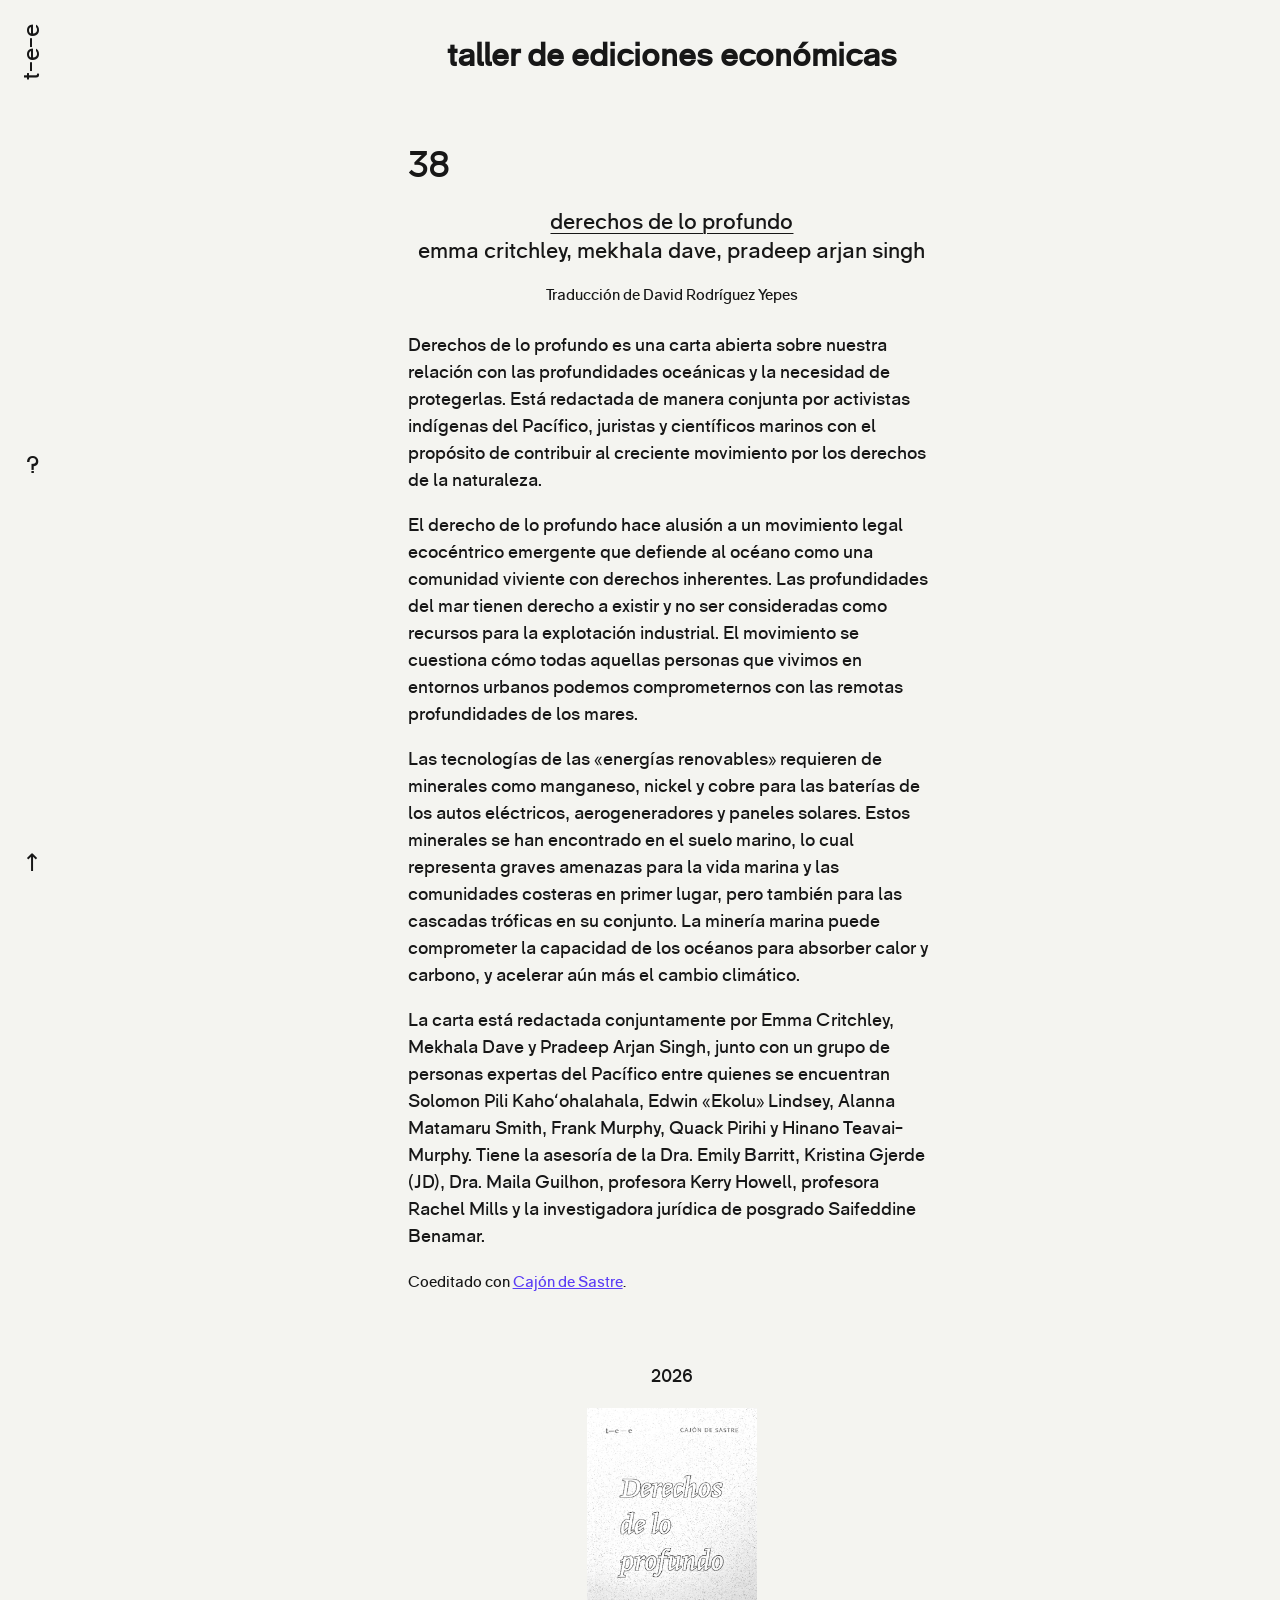
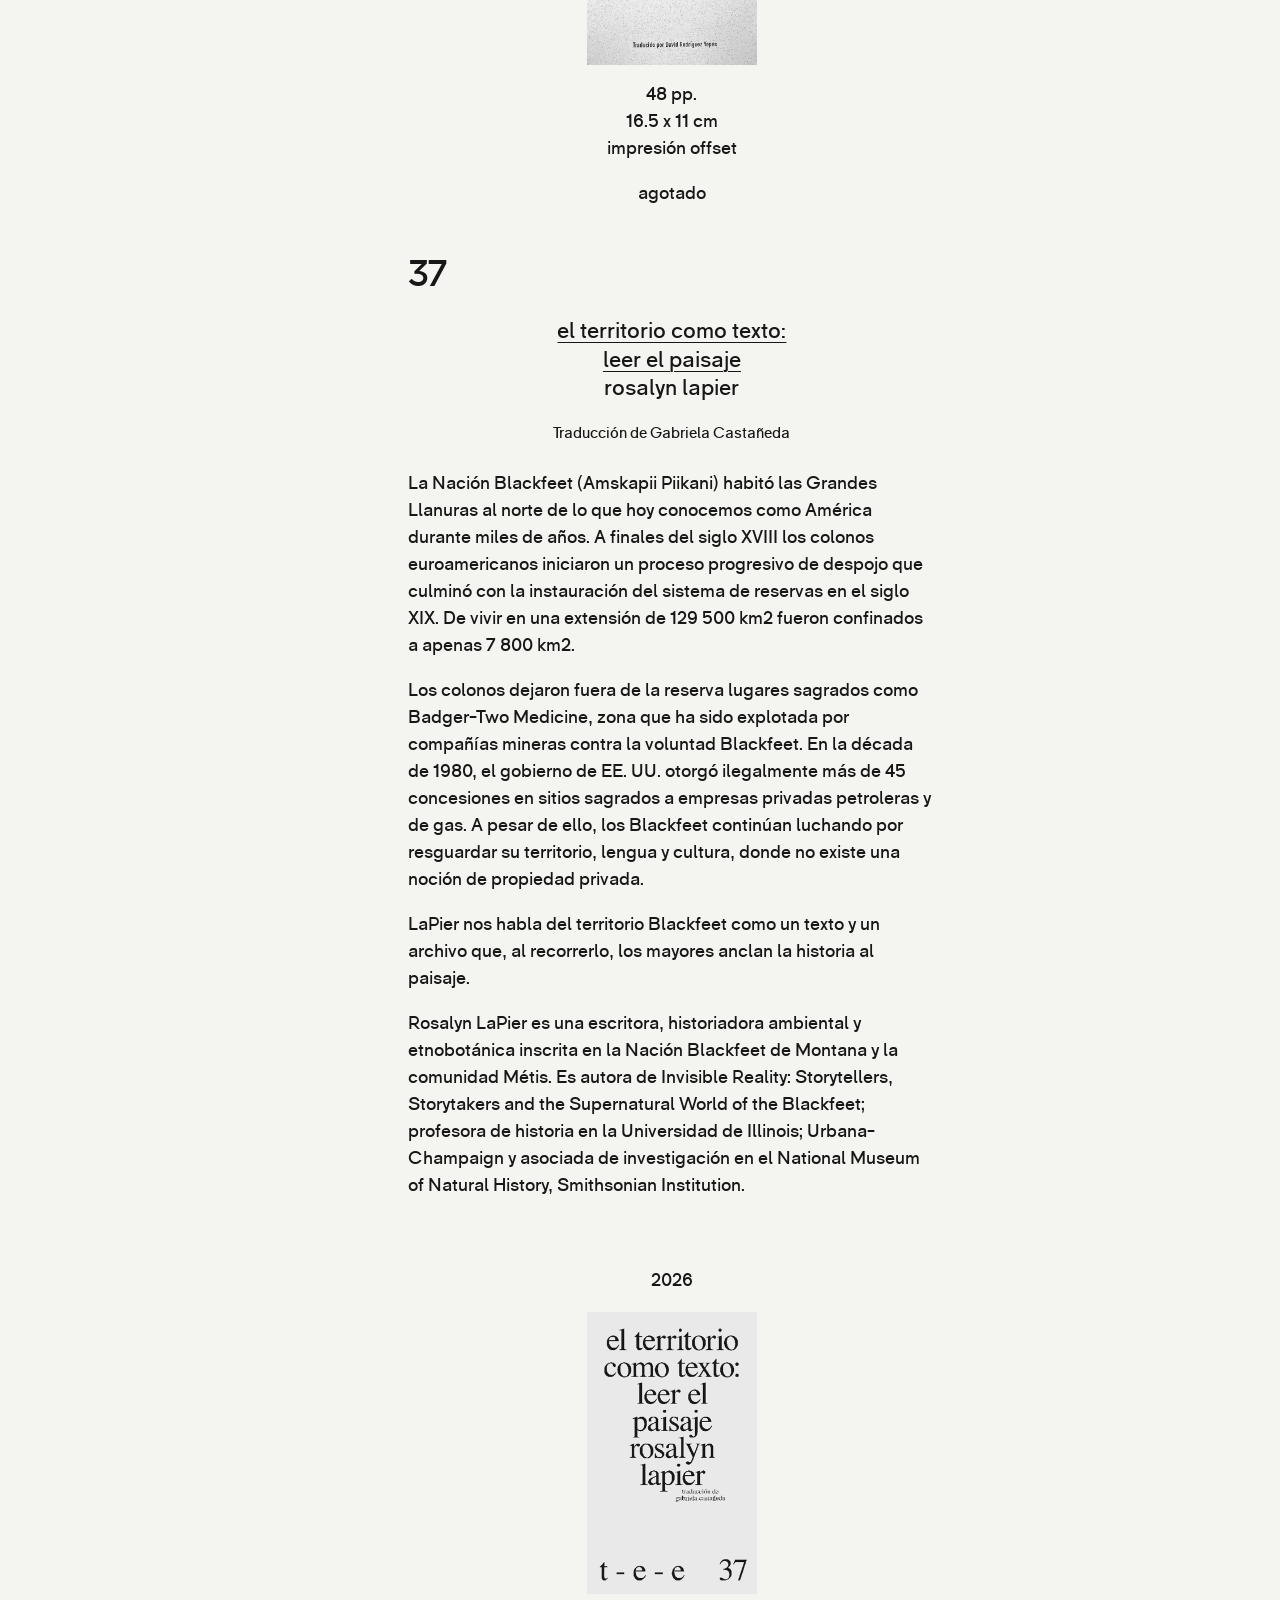
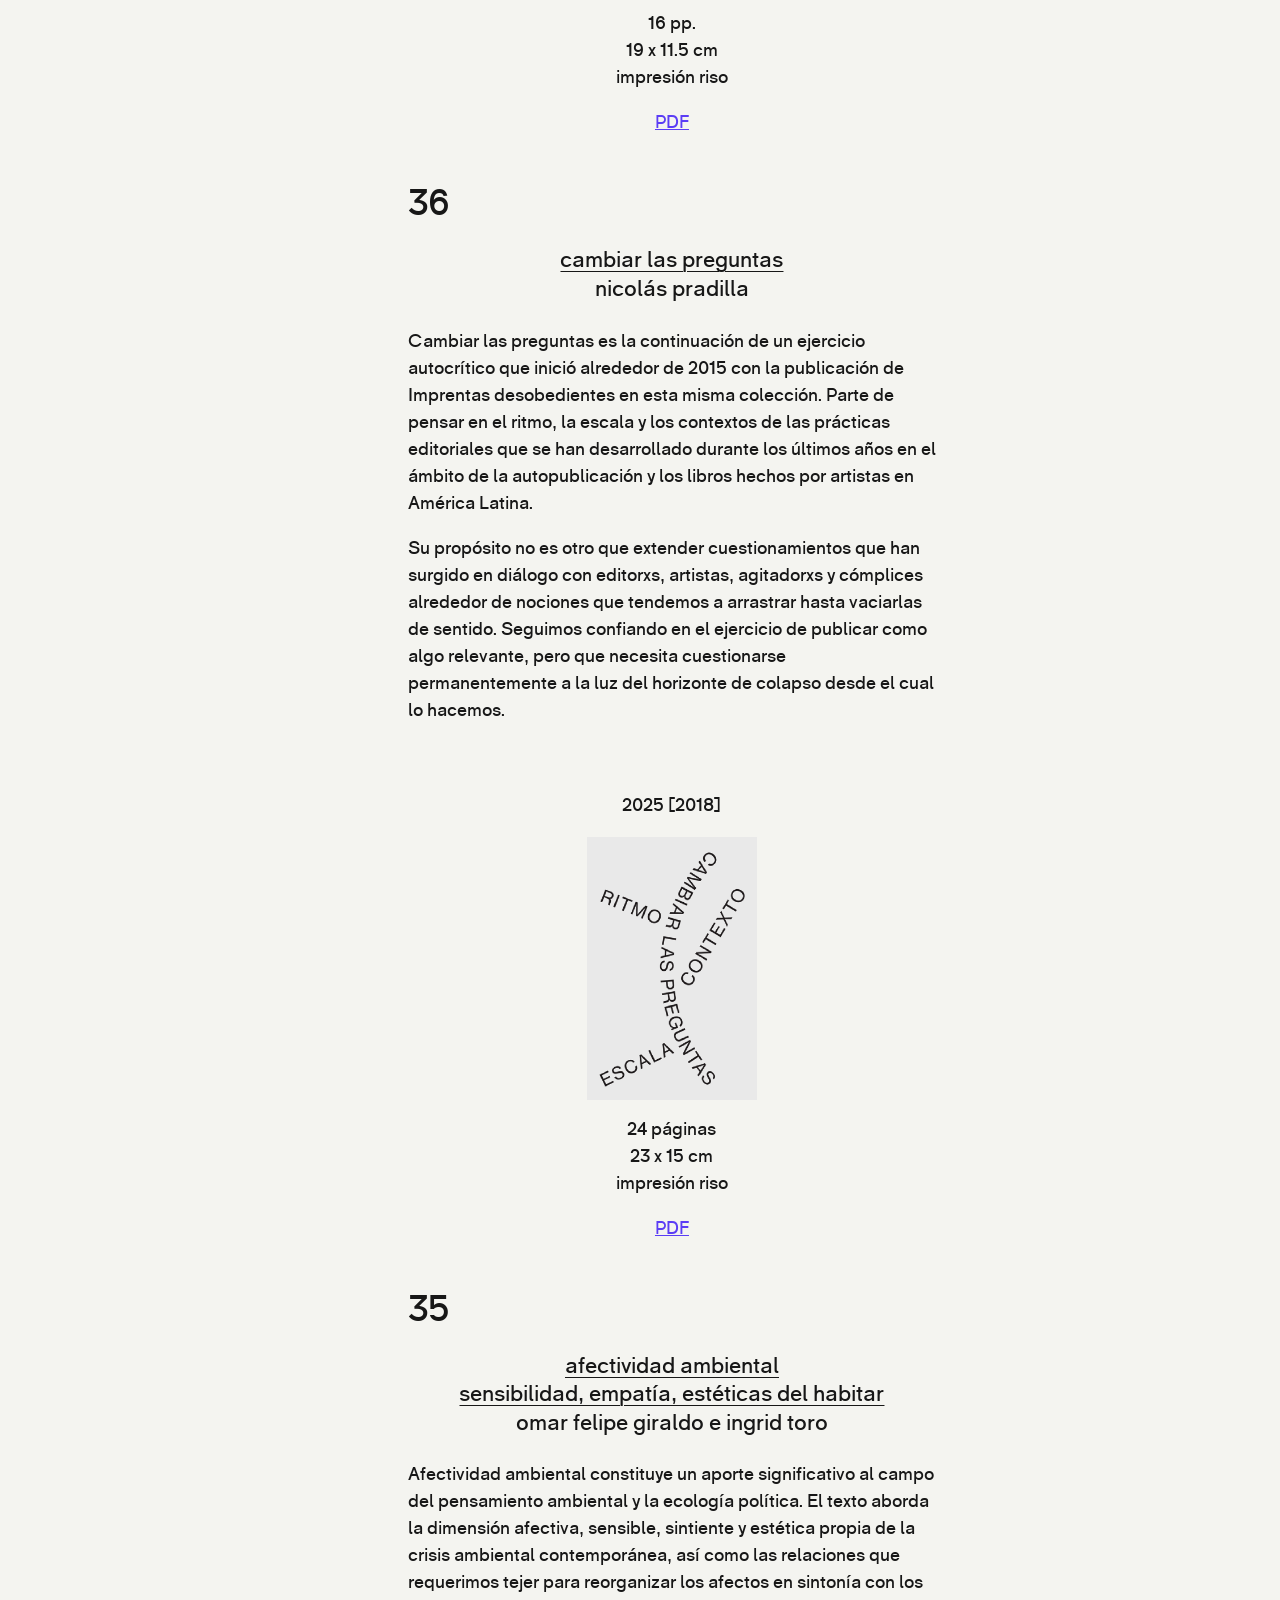
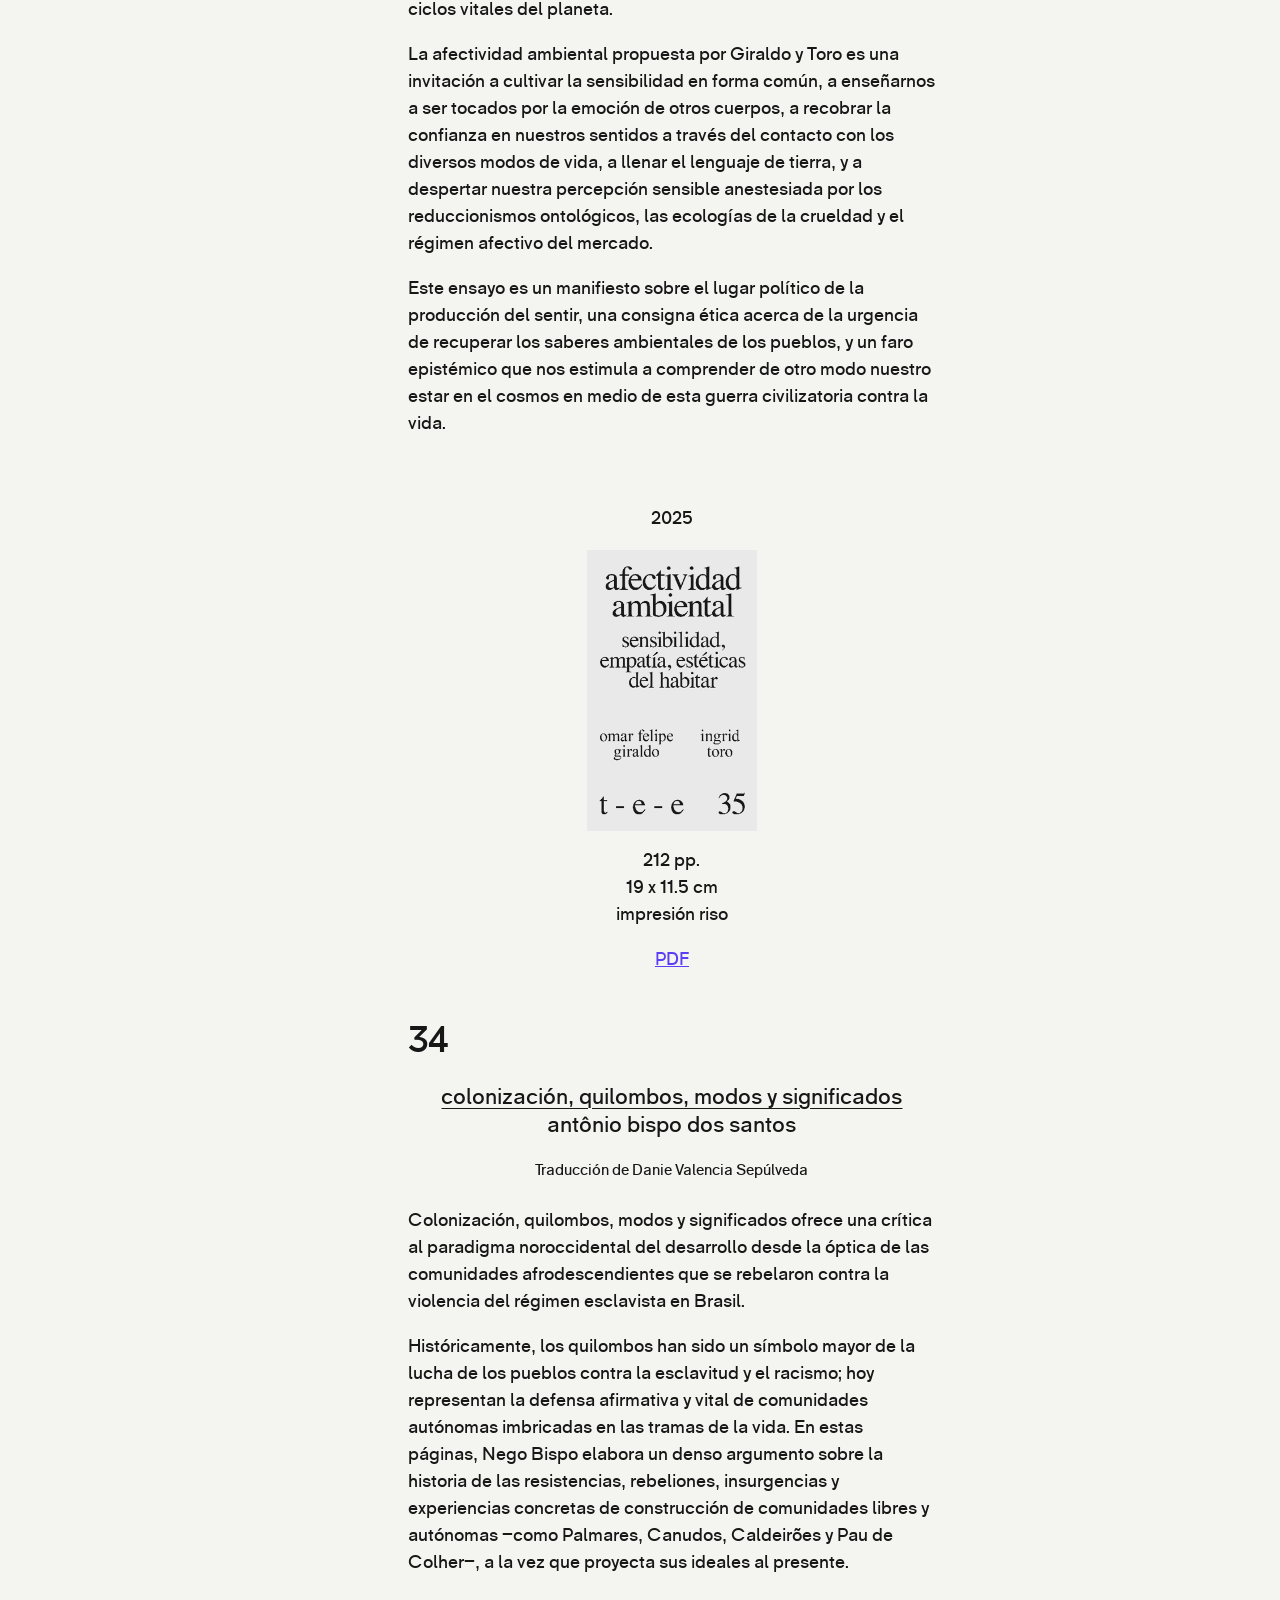
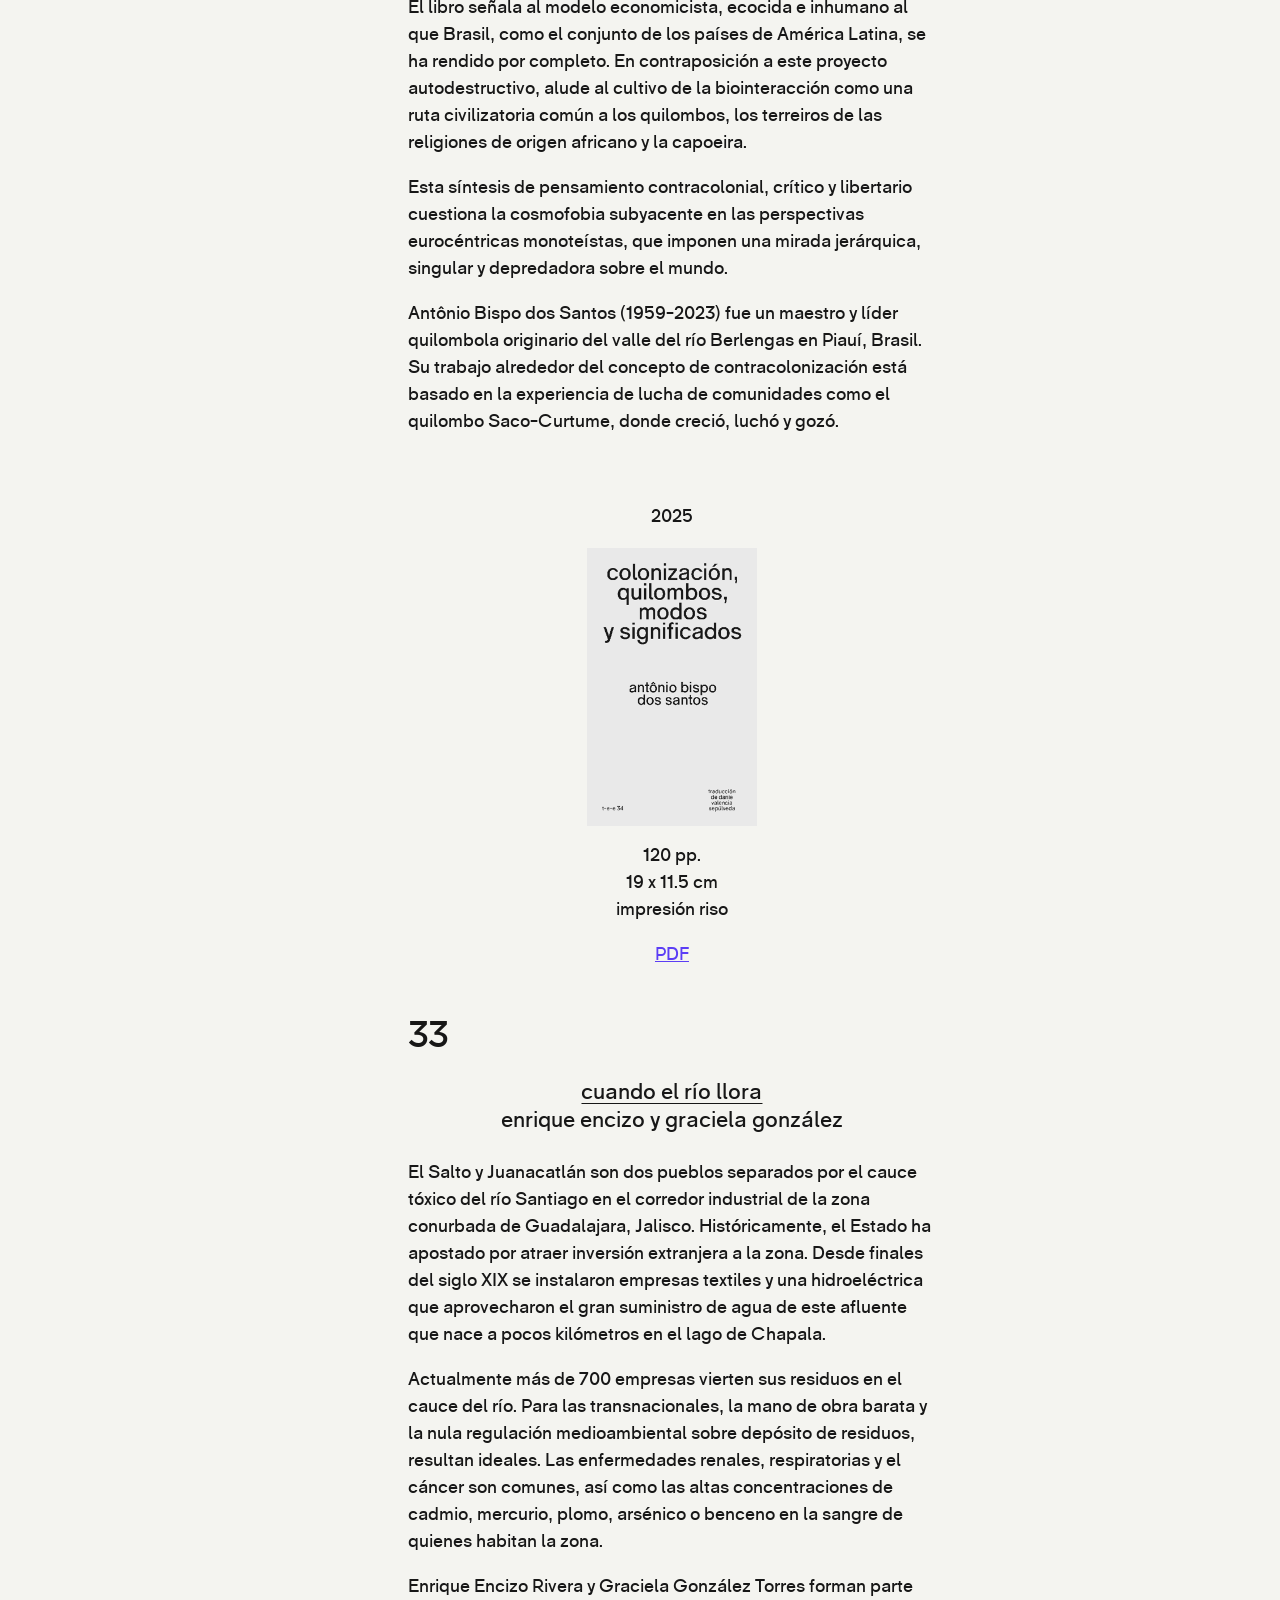
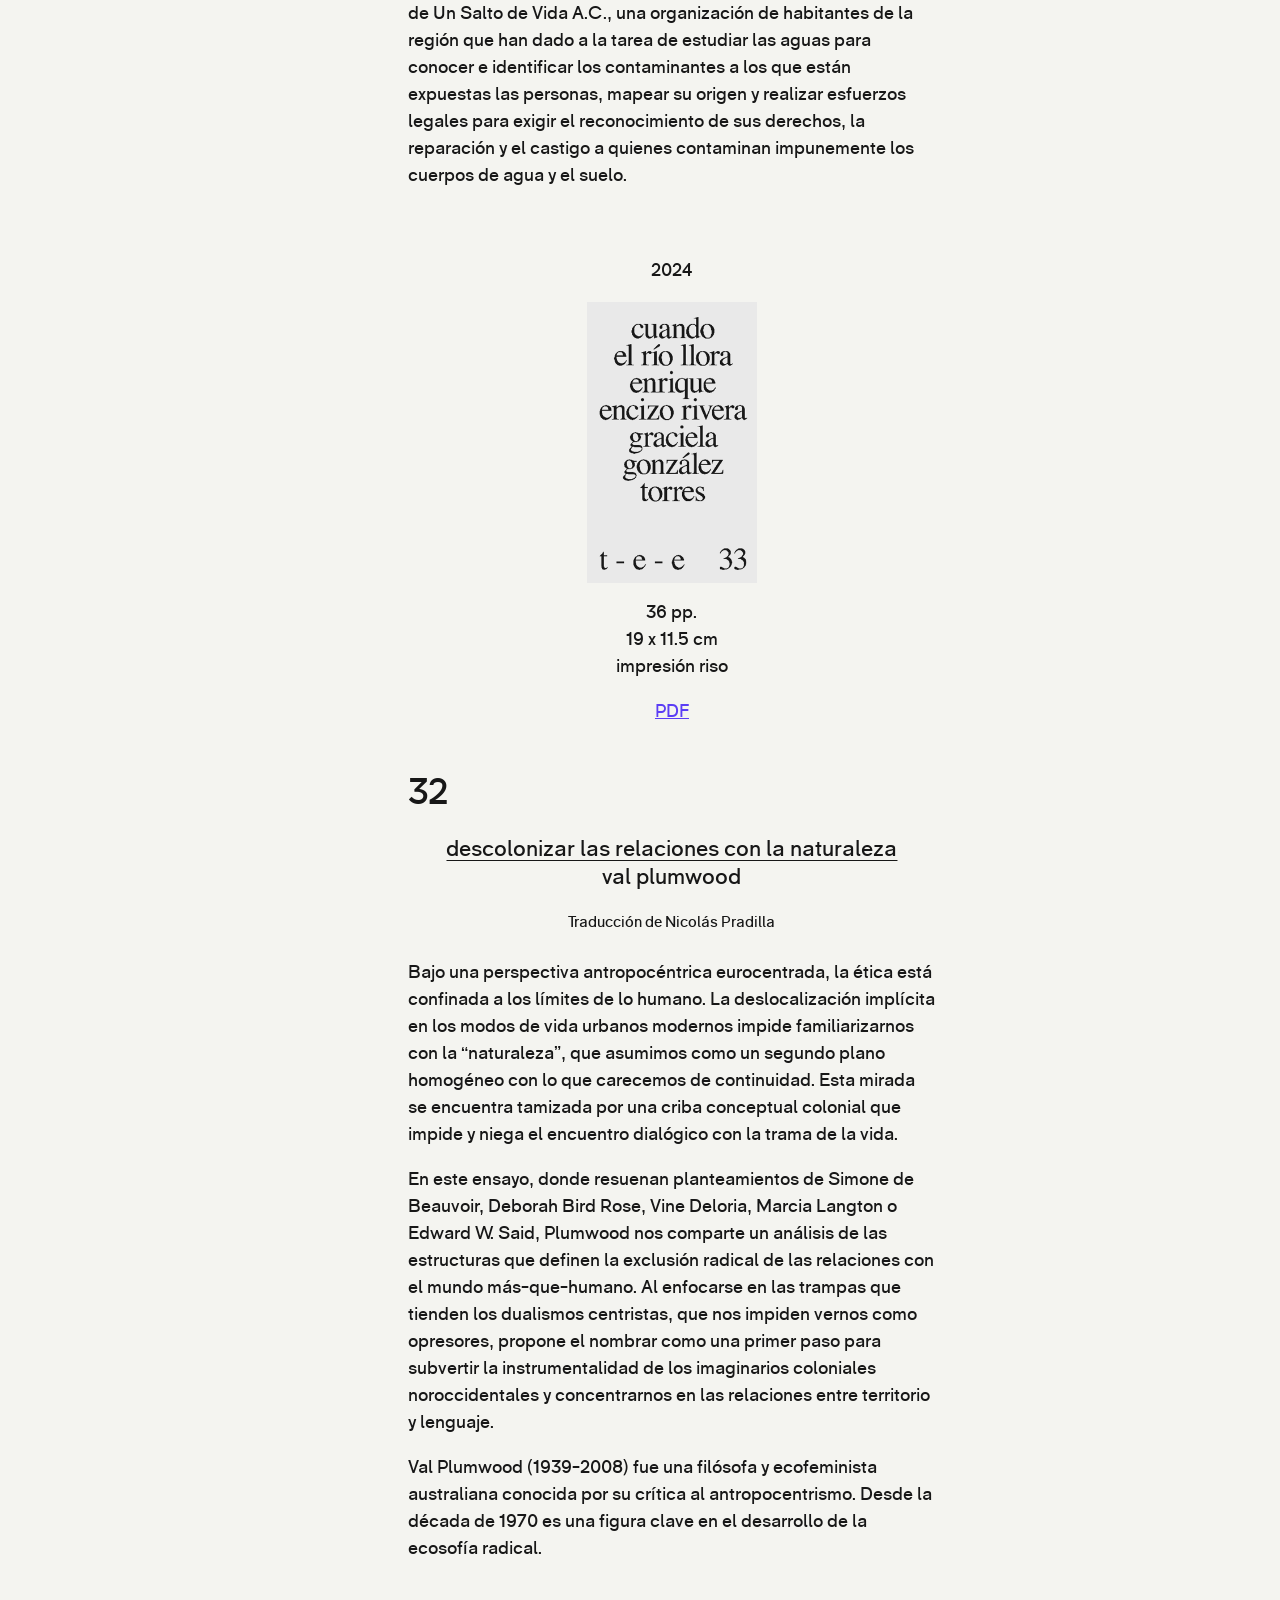
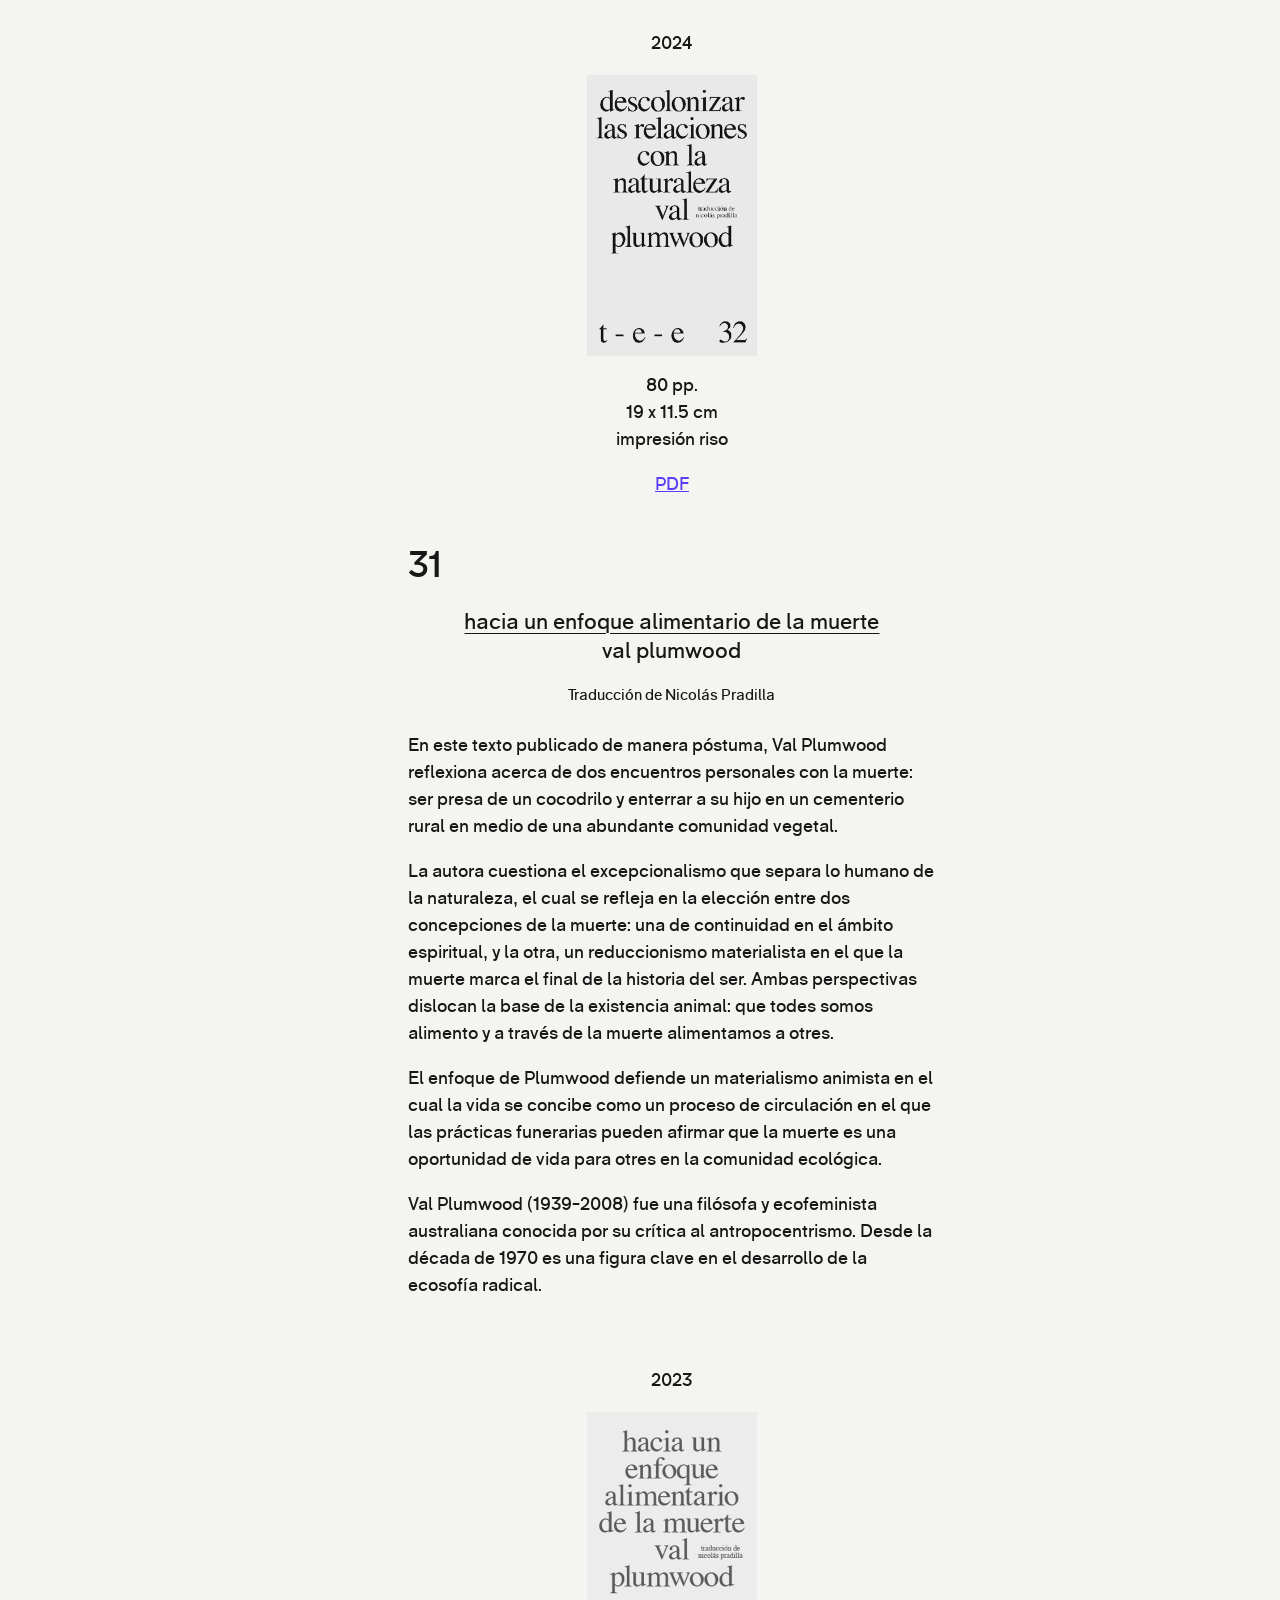
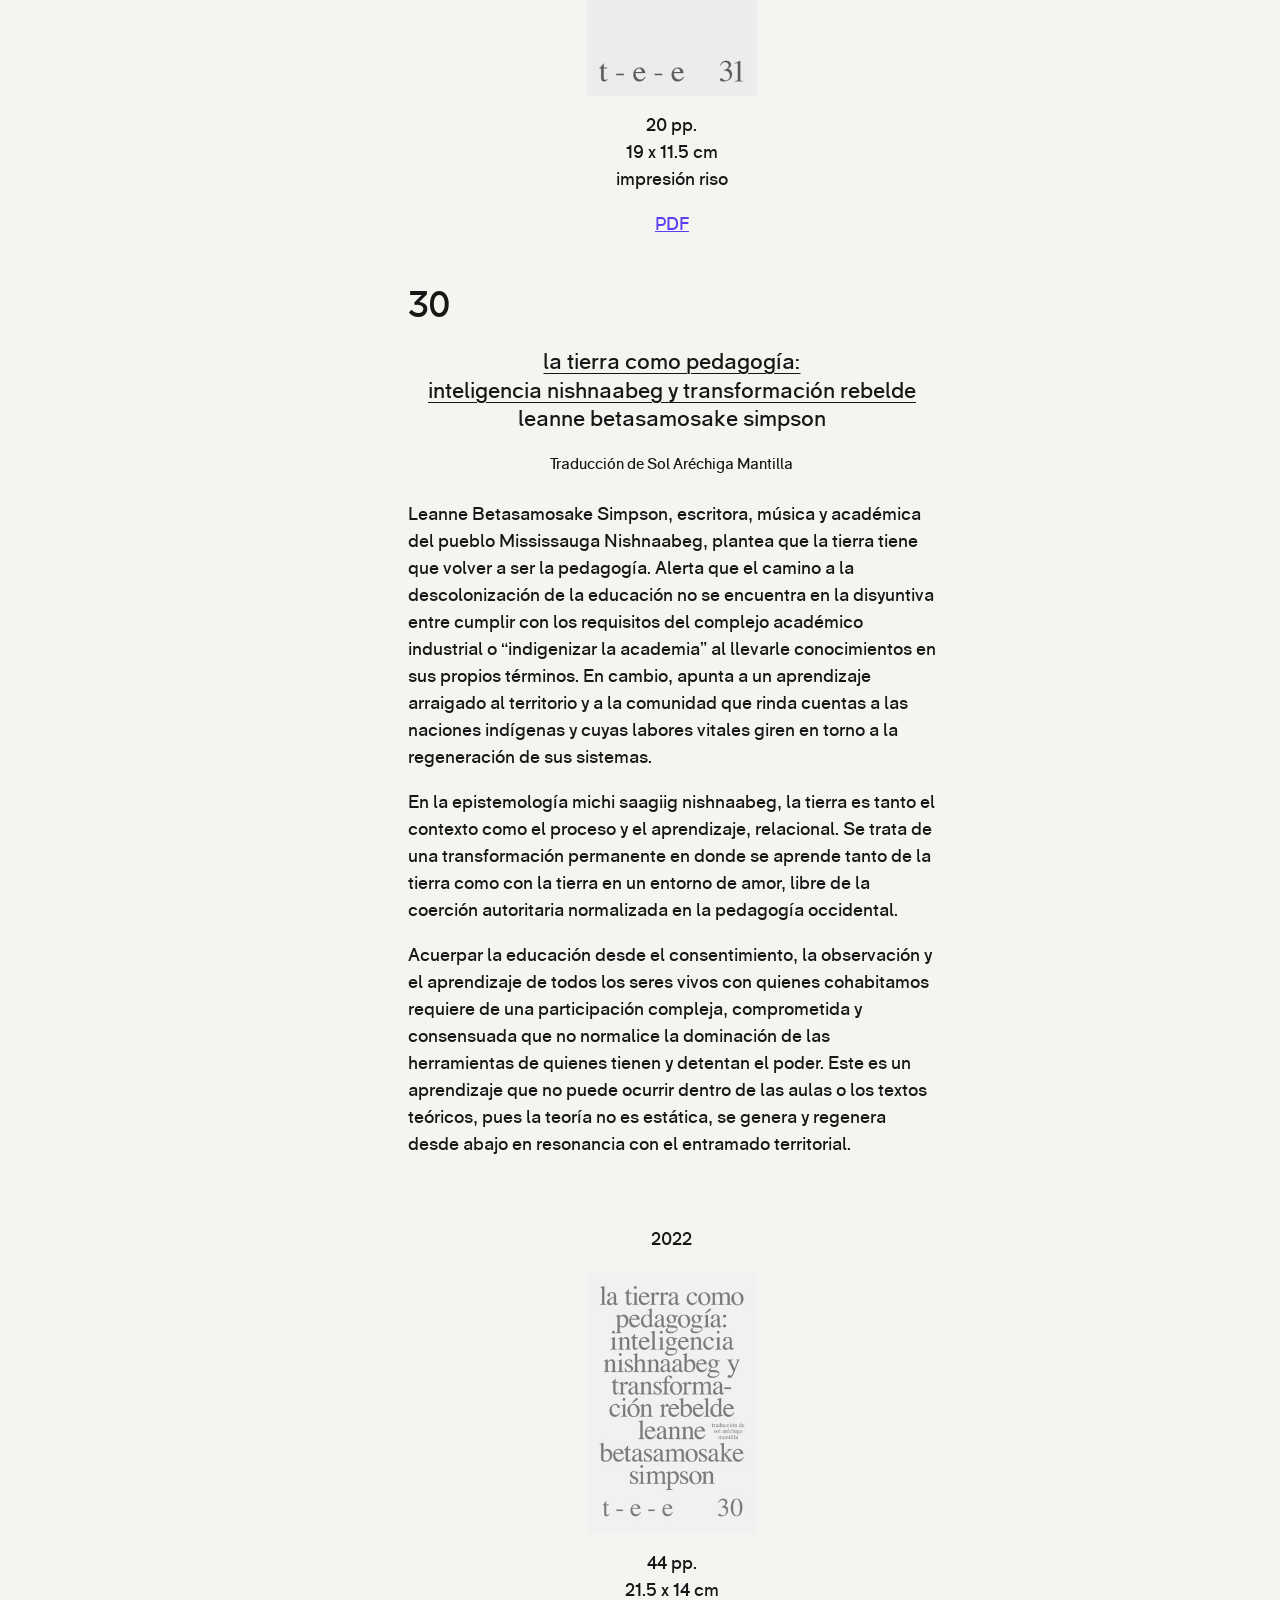
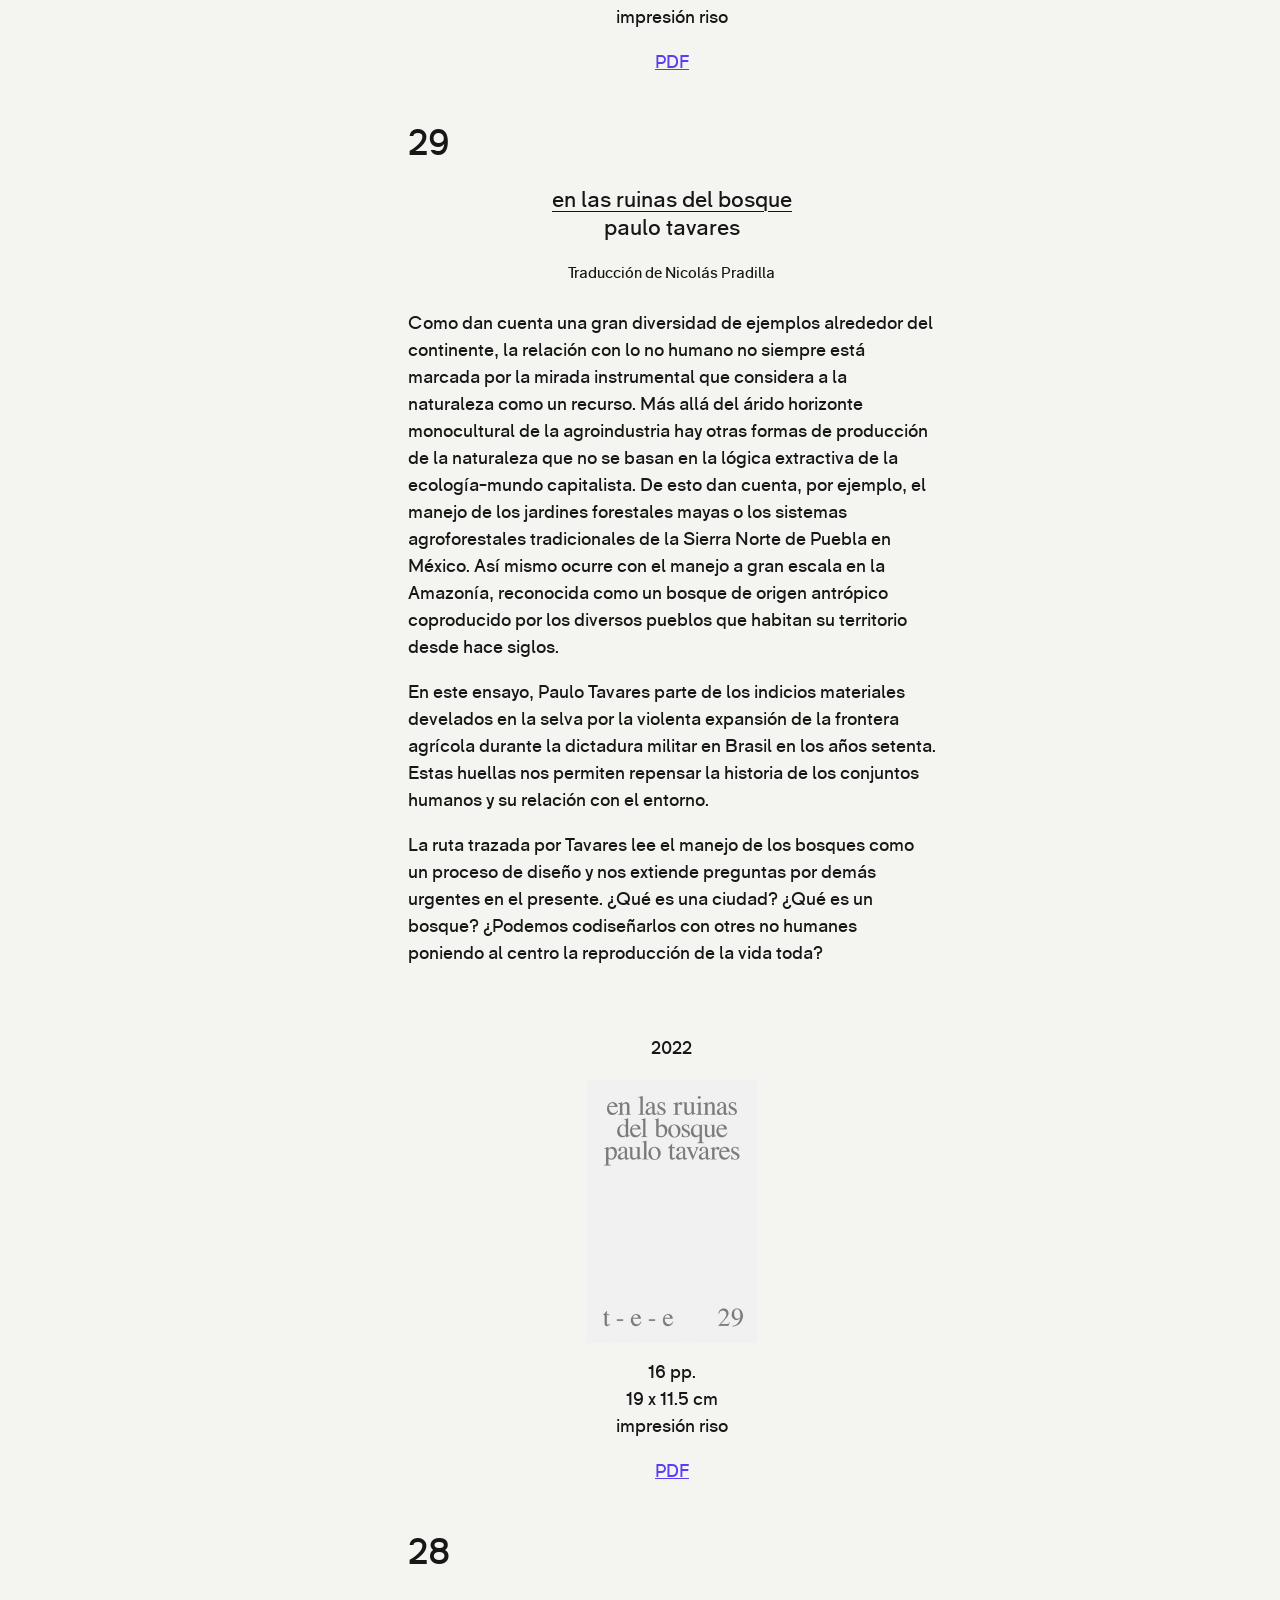
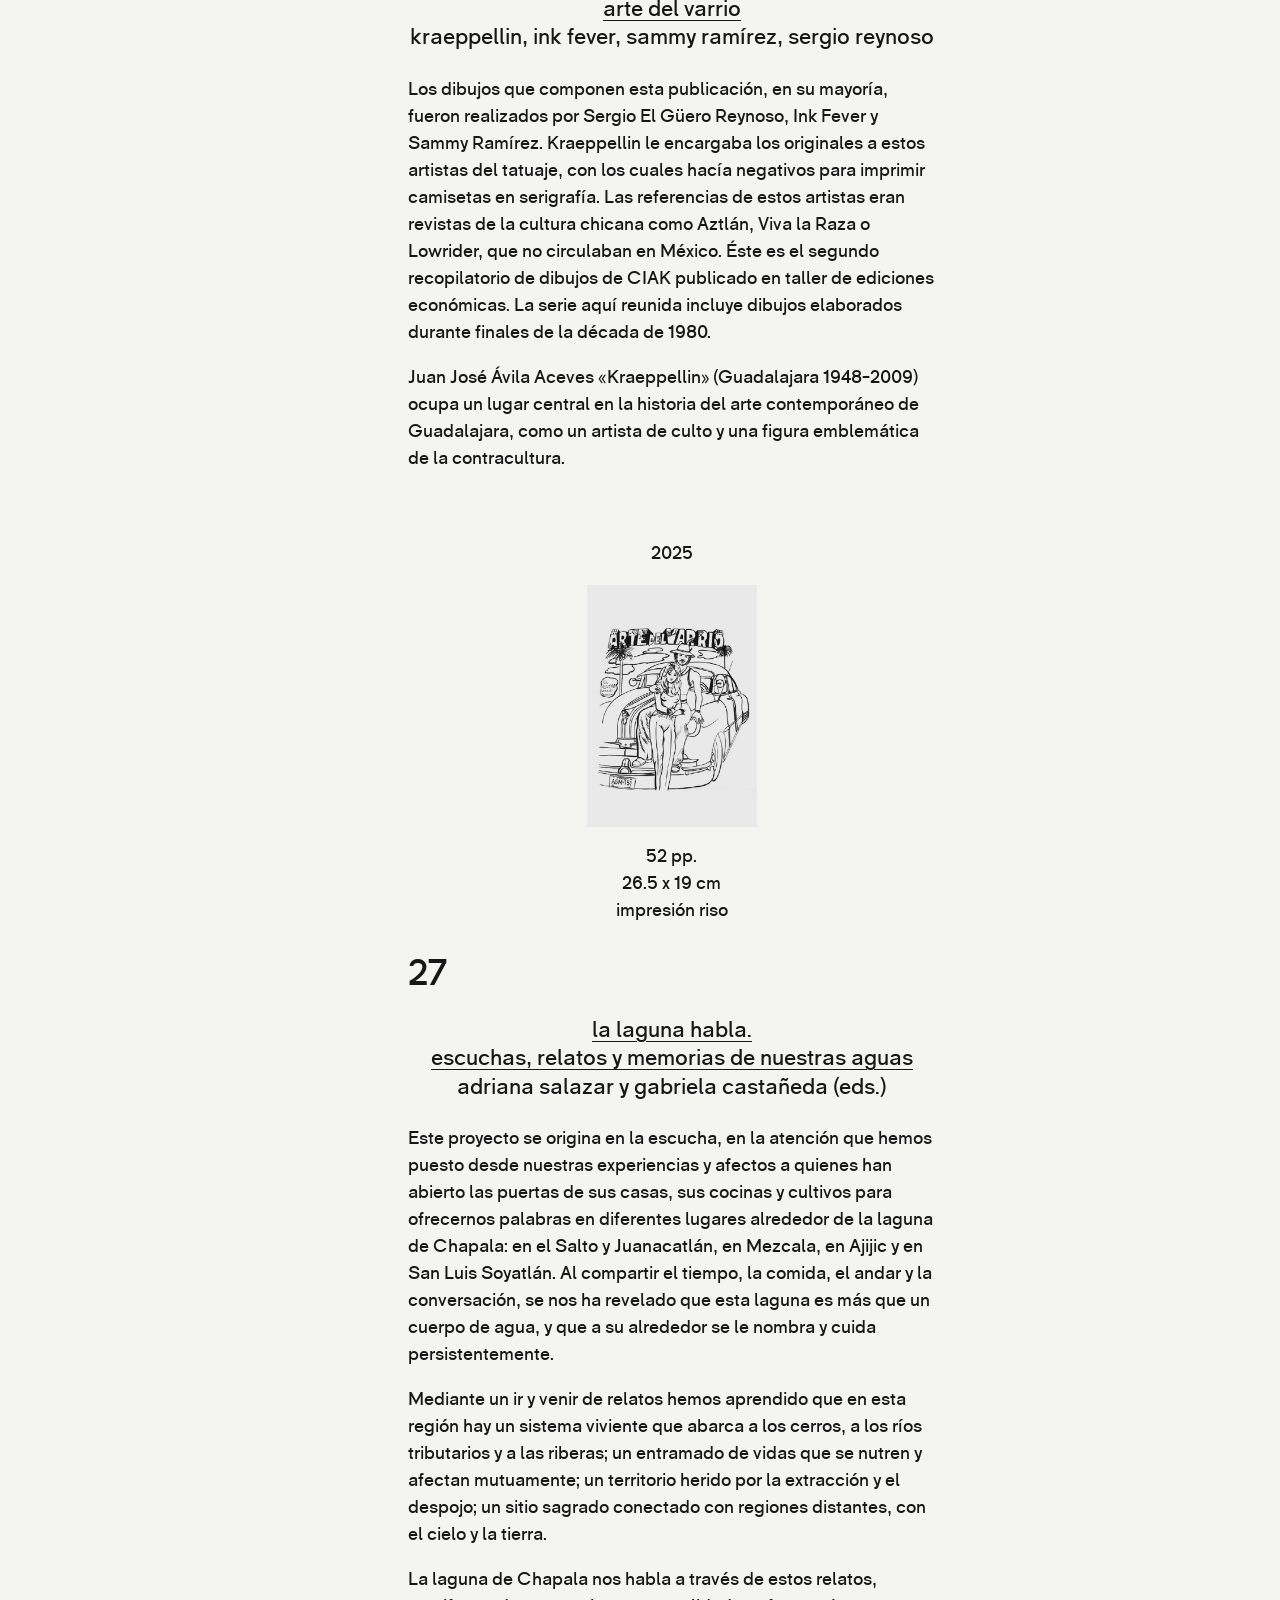
==== commit 56e33b6e: "Menú vertical con flecha al inicio, tipografía más grande, títulos subrayados y texto de información" ====
--- a/index.html
+++ b/index.html
@@ -7,10 +7,11 @@
     <meta name="description" content="Catálogo de publicaciones del taller de ediciones económicas.">
     <link rel="stylesheet" href="./css/style.css">
   </head>
-  <body>
+  <body id="inicio">
     <nav aria-label="Principal">
-      <a href="./">t-e-e</a>
+      <a href="./" class="logo">t-e-e</a>
       <a href="./about.html" aria-label="Acerca de">?</a>
+      <a href="#inicio" class="arriba" aria-label="Subir al inicio">↑</a>
     </nav>
     <main>
       <header>
@@ -19,7 +20,7 @@
       <section aria-label="Publicaciones">
 
         <article id="libro-38" aria-labelledby="titulo-38">
-          <p class="index"><strong>38</strong></p>
+          <p class="index">38</p>
           <header>
             <h3 id="titulo-38">derechos de lo profundo</h3>
             <p class="authors">emma critchley, mekhala dave, pradeep arjan singh</p>
@@ -45,7 +46,7 @@
         </article>
 
         <article id="libro-37" aria-labelledby="titulo-37">
-          <p class="index"><strong>37</strong></p>
+          <p class="index">37</p>
           <header>
             <h3 id="titulo-37">el territorio como texto: <span class="subtitle">leer el paisaje</span></h3>
             <p class="authors">rosalyn lapier</p>
@@ -70,7 +71,7 @@
         </article>
 
         <article id="libro-36" aria-labelledby="titulo-36">
-          <p class="index"><strong>36</strong></p>
+          <p class="index">36</p>
           <header>
             <h3 id="titulo-36">cambiar las preguntas</h3>
             <p class="authors">nicolás pradilla</p>
@@ -92,7 +93,7 @@
         </article>
 
         <article id="libro-35" aria-labelledby="titulo-35">
-          <p class="index"><strong>35</strong></p>
+          <p class="index">35</p>
           <header>
             <h3 id="titulo-35">afectividad ambiental <span class="subtitle">sensibilidad, empatía, estéticas del habitar</span></h3>
             <p class="authors">omar felipe giraldo e ingrid toro</p>
@@ -115,7 +116,7 @@
         </article>
 
         <article id="libro-34" aria-labelledby="titulo-34">
-          <p class="index"><strong>34</strong></p>
+          <p class="index">34</p>
           <header>
             <h3 id="titulo-34">colonización, quilombos, modos y significados</h3>
             <p class="authors">antônio bispo dos santos</p>
@@ -141,7 +142,7 @@
         </article>
 
         <article id="libro-33" aria-labelledby="titulo-33">
-          <p class="index"><strong>33</strong></p>
+          <p class="index">33</p>
           <header>
             <h3 id="titulo-33">cuando el río llora</h3>
             <p class="authors">enrique encizo y graciela gonzález</p>
@@ -164,7 +165,7 @@
         </article>
 
         <article id="libro-32" aria-labelledby="titulo-32">
-          <p class="index"><strong>32</strong></p>
+          <p class="index">32</p>
           <header>
             <h3 id="titulo-32">descolonizar las relaciones con la naturaleza</h3>
             <p class="authors">val plumwood</p>
@@ -188,7 +189,7 @@
         </article>
 
         <article id="libro-31" aria-labelledby="titulo-31">
-          <p class="index"><strong>31</strong></p>
+          <p class="index">31</p>
           <header>
             <h3 id="titulo-31">hacia un enfoque alimentario de la muerte</h3>
             <p class="authors">val plumwood</p>
@@ -213,7 +214,7 @@
         </article>
 
         <article id="libro-30" aria-labelledby="titulo-30">
-          <p class="index"><strong>30</strong></p>
+          <p class="index">30</p>
           <header>
             <h3 id="titulo-30">la tierra como pedagogía: <span class="subtitle">inteligencia nishnaabeg y transformación rebelde</span></h3>
             <p class="authors">leanne betasamosake simpson</p>
@@ -237,7 +238,7 @@
         </article>
 
         <article id="libro-29" aria-labelledby="titulo-29">
-          <p class="index"><strong>29</strong></p>
+          <p class="index">29</p>
           <header>
             <h3 id="titulo-29">en las ruinas del bosque</h3>
             <p class="authors">paulo tavares</p>
@@ -261,7 +262,7 @@
         </article>
 
         <article id="libro-28" aria-labelledby="titulo-28">
-          <p class="index"><strong>28</strong></p>
+          <p class="index">28</p>
           <header>
             <h3 id="titulo-28">arte del varrio</h3>
             <p class="authors">kraeppellin, ink fever, sammy ramírez, sergio reynoso</p>
@@ -282,7 +283,7 @@
         </article>
 
         <article id="libro-27" aria-labelledby="titulo-27">
-          <p class="index"><strong>27</strong></p>
+          <p class="index">27</p>
           <header>
             <h3 id="titulo-27">la laguna habla. <span class="subtitle">escuchas, relatos y memorias de nuestras aguas</span></h3>
             <p class="authors">adriana salazar y gabriela castañeda (eds.)</p>
@@ -306,7 +307,7 @@
         </article>
 
         <article id="libro-26" aria-labelledby="titulo-26">
-          <p class="index"><strong>26</strong></p>
+          <p class="index">26</p>
           <header>
             <h3 id="titulo-26">introducción al manual del empleade</h3>
             <p class="authors">sofía gallisá muriente, paula piedra, nicolás pradilla, pablo guardiola, michael linares</p>
@@ -329,7 +330,7 @@
         </article>
 
         <article id="libro-25" aria-labelledby="titulo-25">
-          <p class="index"><strong>25</strong></p>
+          <p class="index">25</p>
           <header>
             <h3 id="titulo-25">dibujos</h3>
             <p class="authors">javier gonzález robles</p>
@@ -354,7 +355,7 @@
         </article>
 
         <article id="libro-24" aria-labelledby="titulo-24">
-          <p class="index"><strong>24</strong></p>
+          <p class="index">24</p>
           <header>
             <h3 id="titulo-24">textos críticos 1968-1975</h3>
             <p class="authors">frederico morais</p>
@@ -383,7 +384,7 @@
         </article>
 
         <article id="libro-23" aria-labelledby="titulo-23">
-          <p class="index"><strong>23</strong></p>
+          <p class="index">23</p>
           <header>
             <h3 id="titulo-23">&quot;ojos y oídos&quot;. <span class="subtitle">estética, cultura visual y la exigencia de una política no gubernamental</span></h3>
             <p class="authors">yates mckee</p>
@@ -408,7 +409,7 @@
         </article>
 
         <article id="libro-22" aria-labelledby="titulo-22">
-          <p class="index"><strong>22</strong></p>
+          <p class="index">22</p>
           <header>
             <h3 id="titulo-22">fuera de trabajo</h3>
             <p class="authors">esteban valdés</p>
@@ -432,7 +433,7 @@
         </article>
 
         <article id="libro-21" aria-labelledby="titulo-21">
-          <p class="index"><strong>21</strong></p>
+          <p class="index">21</p>
           <header>
             <h3 id="titulo-21">archivos fuera de lugar. <span class="subtitle">desbordes discursivos, expositivos y autorales del documento</span></h3>
             <p class="authors">sofía carrillo herrerías y sol henaro (eds.)</p>
@@ -458,7 +459,7 @@
         </article>
 
         <article id="libro-20" aria-labelledby="titulo-20">
-          <p class="index"><strong>20</strong></p>
+          <p class="index">20</p>
           <header>
             <h3 id="titulo-20">evitemos que nuestro futuro se nos escape de las manos. <span class="subtitle">tomás cruz lorenzo y la nueva generación chatina</span></h3>
             <p class="authors">emiliana cruz (ed.)</p>
@@ -482,7 +483,7 @@
         </article>
 
         <article id="libro-19" aria-labelledby="titulo-19">
-          <p class="index"><strong>19</strong></p>
+          <p class="index">19</p>
           <header>
             <h3 id="titulo-19">un modelo de organización colectiva para la subjetivación política. <span class="subtitle">el manual del editor con huaraches y los seminarios de labor editorial en escuelas normales rurales en méxico</span></h3>
             <p class="authors">nicolás pradilla</p>
@@ -506,7 +507,7 @@
         </article>
 
         <article id="libro-18" aria-labelledby="titulo-18">
-          <p class="index"><strong>18</strong></p>
+          <p class="index">18</p>
           <header>
             <h3 id="titulo-18">días de campo. ¿quién nos necesita?</h3>
             <p class="authors">alejandra avilés, gabriela castañeda, samantha cendejas, n. samara guzmán, ingrid hernández, mauricio patrón, jesús pérez caballero y alan sierra</p>
@@ -532,7 +533,7 @@
         </article>
 
         <article id="libro-17" aria-labelledby="titulo-17">
-          <p class="index"><strong>17</strong></p>
+          <p class="index">17</p>
           <header>
             <h3 id="titulo-17">archivos fuera de lugar. <span class="subtitle">circuitos expositivos, digitales y comerciales del documento</span></h3>
             <p class="authors">sofía carrillo herrerías y joaquín barriendos (eds.)</p>
@@ -559,7 +560,7 @@
         </article>
 
         <article id="libro-16" aria-labelledby="titulo-16">
-          <p class="index"><strong>16</strong></p>
+          <p class="index">16</p>
           <header>
             <h3 id="titulo-16">llanuras elementales</h3>
             <p class="authors">miguel fernández de castro</p>
@@ -582,7 +583,7 @@
         </article>
 
         <article id="libro-15" aria-labelledby="titulo-15">
-          <p class="index"><strong>15</strong></p>
+          <p class="index">15</p>
           <header>
             <h3 id="titulo-15">cholos</h3>
             <p class="authors">kraeppellin</p>
@@ -605,7 +606,7 @@
         </article>
 
         <article id="libro-14" aria-labelledby="titulo-14">
-          <p class="index"><strong>14</strong></p>
+          <p class="index">14</p>
           <header>
             <h3 id="titulo-14">infiernos artificiales. <span class="subtitle">arte participativo y políticas de la espectaduría</span></h3>
             <p class="authors">claire bishop</p>
@@ -631,7 +632,7 @@
         </article>
 
         <article id="libro-13" aria-labelledby="titulo-13">
-          <p class="index"><strong>13</strong></p>
+          <p class="index">13</p>
           <header>
             <h3 id="titulo-13">cola goza de cancún combate el frío</h3>
             <p class="authors">ángel ortuño</p>
@@ -653,7 +654,7 @@
         </article>
 
         <article id="libro-12" aria-labelledby="titulo-12">
-          <p class="index"><strong>12</strong></p>
+          <p class="index">12</p>
           <header>
             <h3 id="titulo-12">el significado de la cultura en red</h3>
             <p class="authors">kazys varnelis</p>
@@ -677,7 +678,7 @@
         </article>
 
         <article id="libro-11" aria-labelledby="titulo-11">
-          <p class="index"><strong>11</strong></p>
+          <p class="index">11</p>
           <header>
             <h3 id="titulo-11">circulación y resonancia</h3>
             <p class="authors">andrew murphie, alessandro ludovico, janeke adema y gary hall</p>
@@ -703,7 +704,7 @@
         </article>
 
         <article id="libro-10" aria-labelledby="titulo-10">
-          <p class="index"><strong>10</strong></p>
+          <p class="index">10</p>
           <header>
             <h3 id="titulo-10">imprentas desobedientes</h3>
             <p class="authors">nicolás pradilla (ed.)</p>
@@ -726,7 +727,7 @@
         </article>
 
         <article id="libro-09" aria-labelledby="titulo-09">
-          <p class="index"><strong>09</strong></p>
+          <p class="index">09</p>
           <header>
             <h3 id="titulo-09">historia potencial y otros ensayos</h3>
             <p class="authors">ariella azoulay</p>
@@ -752,7 +753,7 @@
         </article>
 
         <article id="libro-08" aria-labelledby="titulo-08">
-          <p class="index"><strong>08</strong></p>
+          <p class="index">08</p>
           <header>
             <h3 id="titulo-08">avistamientos</h3>
             <p class="authors">juan nuñez lepe</p>
@@ -775,7 +776,7 @@
         </article>
 
         <article id="libro-07" aria-labelledby="titulo-07">
-          <p class="index"><strong>07</strong></p>
+          <p class="index">07</p>
           <header>
             <h3 id="titulo-07">batalla de ciervos</h3>
             <p class="authors">balam bartolomé</p>
@@ -804,7 +805,7 @@
         </article>
 
         <article id="libro-06" aria-labelledby="titulo-06">
-          <p class="index"><strong>06</strong></p>
+          <p class="index">06</p>
           <header>
             <h3 id="titulo-06">el desplazamiento</h3>
             <p class="authors">miguel fernández de castro</p>
@@ -828,7 +829,7 @@
         </article>
 
         <article id="libro-05" aria-labelledby="titulo-05">
-          <p class="index"><strong>05</strong></p>
+          <p class="index">05</p>
           <header>
             <h3 id="titulo-05">thank you internet</h3>
             <p class="authors">jaime martínez</p>
@@ -850,7 +851,7 @@
         </article>
 
         <article id="libro-04" aria-labelledby="titulo-04">
-          <p class="index"><strong>04</strong></p>
+          <p class="index">04</p>
           <header>
             <h3 id="titulo-04">la repercusión de la línea en el espacio</h3>
             <p class="authors">pablo rasgado</p>
@@ -873,7 +874,7 @@
         </article>
 
         <article id="libro-03" aria-labelledby="titulo-03">
-          <p class="index"><strong>03</strong></p>
+          <p class="index">03</p>
           <header>
             <h3 id="titulo-03">josé guadalupe carrillo garcía (1929-2009)</h3>
             <p class="authors">paula i. espinoza, luisa fernanda gutiérrez, n. samara guzmán, ángel garcía, cynthia anabel herrera y alejandra jaimes portugal</p>
@@ -897,7 +898,7 @@
         </article>
 
         <article id="libro-02" aria-labelledby="titulo-02">
-          <p class="index"><strong>02</strong></p>
+          <p class="index">02</p>
           <header>
             <h3 id="titulo-02">el gallo de oro</h3>
             <p class="authors">fernando palomar</p>
@@ -922,7 +923,7 @@
         </article>
 
         <article id="libro-01" aria-labelledby="titulo-01">
-          <p class="index"><strong>01</strong></p>
+          <p class="index">01</p>
           <header>
             <h3 id="titulo-01">s/t</h3>
             <p class="authors">verónica flores</p>
@@ -945,7 +946,7 @@
         </article>
 
         <article id="libro-00" aria-labelledby="titulo-00">
-          <p class="index"><strong>00</strong></p>
+          <p class="index">00</p>
           <header>
             <h3 id="titulo-00">caja registradora</h3>
             <p class="authors">n. samara guzmán</p>
--- a/css/style.css
+++ b/css/style.css
@@ -22,10 +22,15 @@
 
   --font-family-base: 'rmregular', system-ui, Arial, Helvetica, sans-serif;
 
-  --font-size-body: 1rem;
+  --font-size-body: 1.125rem;
   --font-size-h1: 2rem;
   --font-size-h2: 2rem;
-  --font-size-h3: 1.25rem;
+  --font-size-h3: 1.375rem;
+  --font-size-index: 2.25rem;
+  --font-size-nav: 1.5rem;
+
+  /* ancho de la franja vertical del menú */
+  --nav-width: 4rem;
 }
 
 /*
@@ -56,6 +61,7 @@
 
   font-family: var(--font-family-base);
   font-size: var(--font-size-body);
+  line-height: 1.5;
 }
 
 header {
@@ -89,6 +95,51 @@
 
 h3 {
   font-size: var(--font-size-h3);
+}
+
+/*
+  ============================================================
+  CABEZA DE CADA PUBLICACIÓN
+  ============================================================
+
+  El número y el título subrayado funcionan como anclas visuales.
+  Títulos en redondas (sin bold), subrayados.
+*/
+
+article .index {
+  font-size: var(--font-size-index);
+  line-height: 1;
+  margin: 0 0 1.5rem;
+}
+
+article header {
+  margin-bottom: 1.5rem;
+}
+
+article h3 {
+  font-weight: normal;
+  line-height: 1.3;
+  margin: 0;
+  text-decoration: underline;
+  text-decoration-thickness: 1px;
+  text-underline-offset: 0.2em;
+}
+
+article h3 .subtitle {
+  display: block;
+}
+
+article header p {
+  margin: 0;
+}
+
+article .authors {
+  font-size: var(--font-size-h3);
+  line-height: 1.3;
+}
+
+article .translation {
+  margin-top: 1rem;
 }
 
 
@@ -129,10 +180,11 @@
   margin: 0 auto;
 }
 
-/* en pantallas chicas, sólo un pequeño espacio bajo el logo */
+/* en pantallas chicas la columna ocupa todo el espacio junto al menú */
 @media (max-width: 767px) {
-  body > main {
-    padding-top: 0.5rem;
+  main {
+    width: auto;
+    min-width: 0;
   }
 }
 
@@ -161,31 +213,51 @@
   padding-top: 2em;
 }
 
+/*
+  ============================================================
+  MENÚ
+  ============================================================
+
+  Franja vertical fija a la izquierda, de arriba abajo:
+  t-e-e (girado) arriba, ? al centro y ↑ (subir al inicio) abajo.
+  Como el contenido deja libre esa franja, nunca se enciman.
+*/
+
 nav {
-  padding: 1em;
-  text-align: left;
-}
-
-/*
-  En pantallas de compu el logo queda fijo arriba a la izquierda,
-  sin ocupar una franja propia: el contenido empieza desde arriba.
-  En pantallas chicas va antes del contenido, con un pequeño espacio.
-*/
-@media (min-width: 768px) {
-  nav {
-    position: fixed;
-    top: 0;
-    left: 0;
-  }
-}
-
-/* t-e-e y ? apilados a la izquierda, en negro */
+  position: fixed;
+  top: 0;
+  left: 0;
+  bottom: 0;
+  width: var(--nav-width);
+  display: flex;
+  flex-direction: column;
+  justify-content: space-between;
+  align-items: center;
+  padding: 1.5rem 0;
+  font-size: var(--font-size-nav);
+  line-height: 1;
+}
+
 nav a {
-  display: block;
-  padding: 0.25rem 0.5rem;
   color: var(--color-text);
   text-decoration: none;
 }
+
+/* t-e-e se lee de abajo hacia arriba */
+nav .logo {
+  writing-mode: vertical-rl;
+  transform: rotate(180deg);
+}
+
+body {
+  padding-left: var(--nav-width);
+}
+
+/* la flecha sube al inicio con desplazamiento suave */
+html {
+  scroll-behavior: smooth;
+}
+
 /*
   ============================================================
   PORTADAS
@@ -226,41 +298,40 @@
   PÁGINA ?  (about.html)
   ============================================================
 
-  Navegación en una columna a la izquierda
-  y el contenido en otra columna a la derecha.
-*/
-
-.about {
-  display: grid;
-  grid-template-columns: 14rem 1fr;
-  align-items: start;
-}
-
-.about nav {
-  position: static;
-}
+  Texto de información y contacto en una columna,
+  alineada a la izquierda junto al menú.
+*/
 
 .about main {
   width: auto;
-  max-width: none;
   min-width: 0;
-  margin: 0;
-  padding: 1.25rem 1rem;
+  max-width: 44rem;
+  margin: 0 0 0 10rem;
+  padding: 1.5rem 1rem;
 }
 
 .about main p {
   margin: 0 0 1.5rem;
 }
 
-.about a {
+.about .info {
+  margin-bottom: 3rem;
+}
+
+.about main a {
   color: var(--color-text);
   text-decoration: none;
 }
 
-/* en pantallas chicas, una columna */
-@media (max-width: 600px) {
-  .about {
-    grid-template-columns: 1fr;
+.about main a:hover,
+.about main a:focus {
+  text-decoration: underline;
+}
+
+/* en pantallas chicas, junto al menú */
+@media (max-width: 767px) {
+  .about main {
+    margin-left: 0;
   }
 }
 
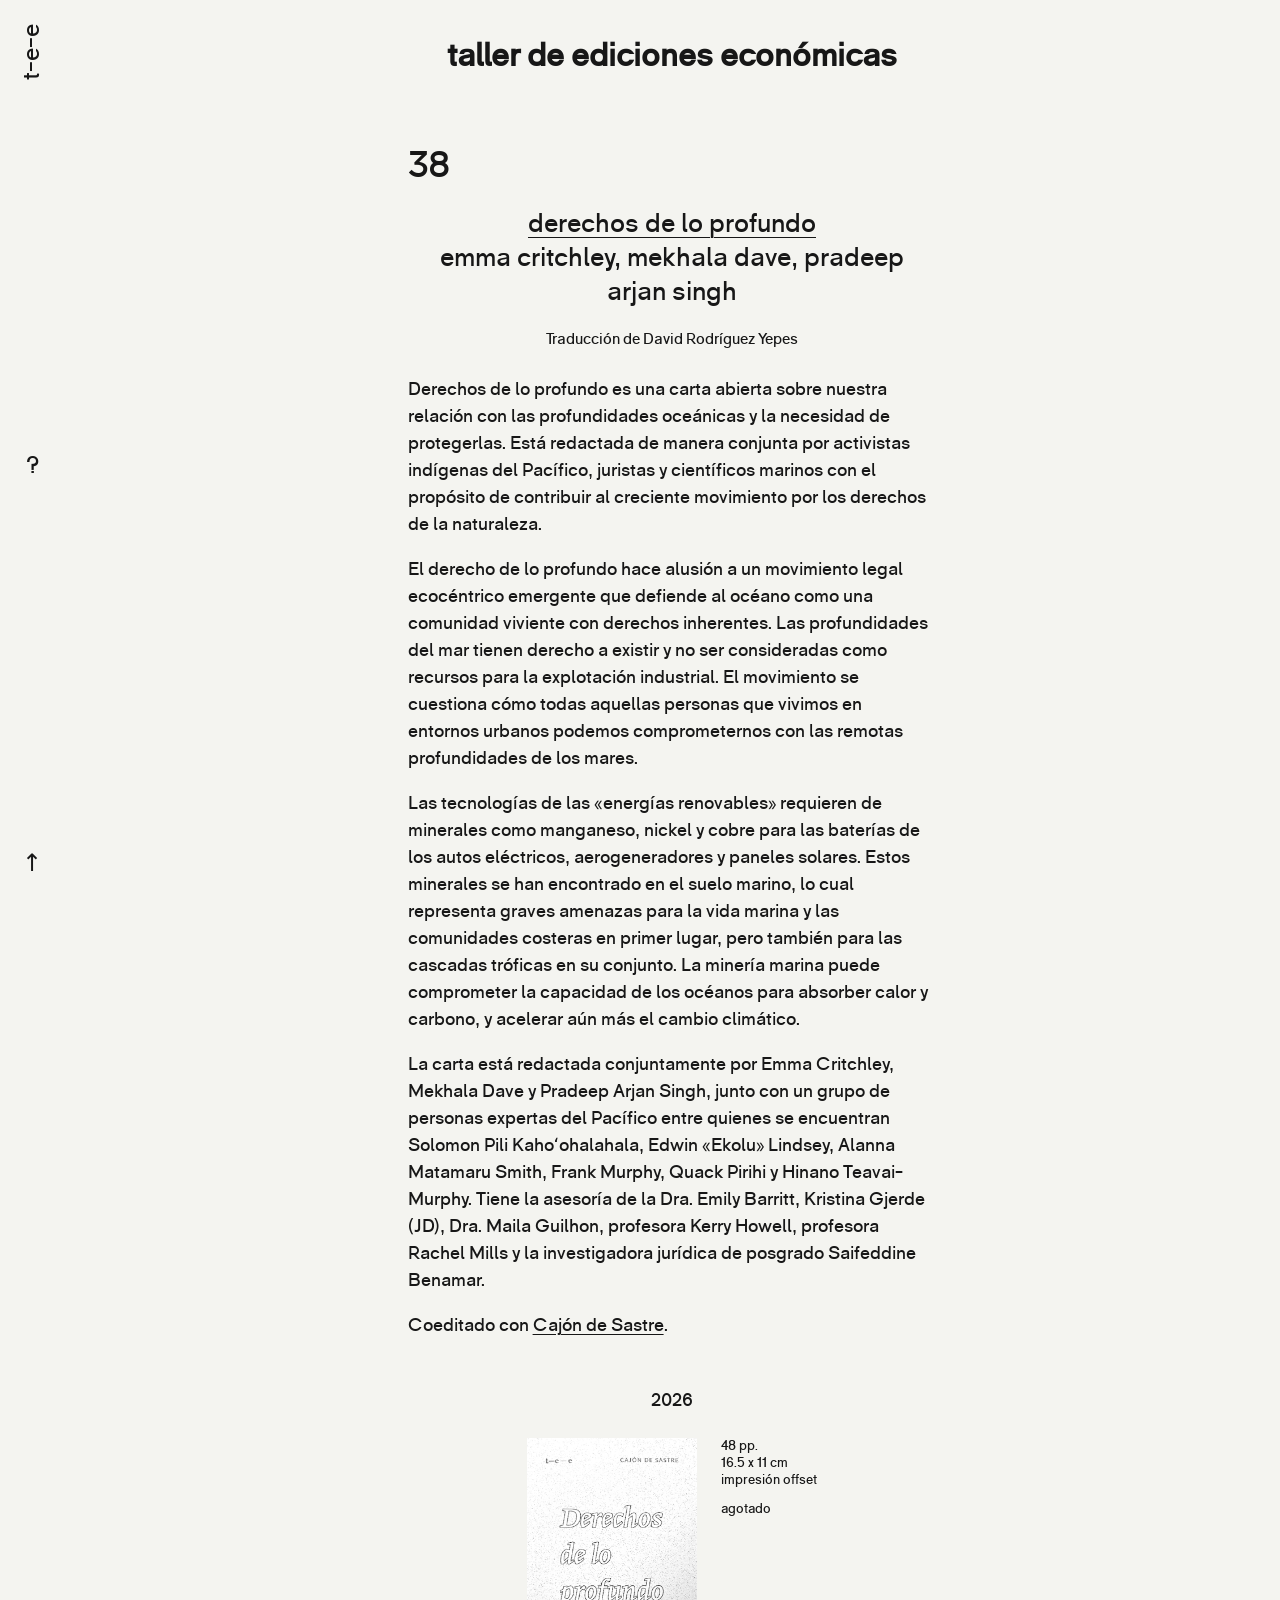
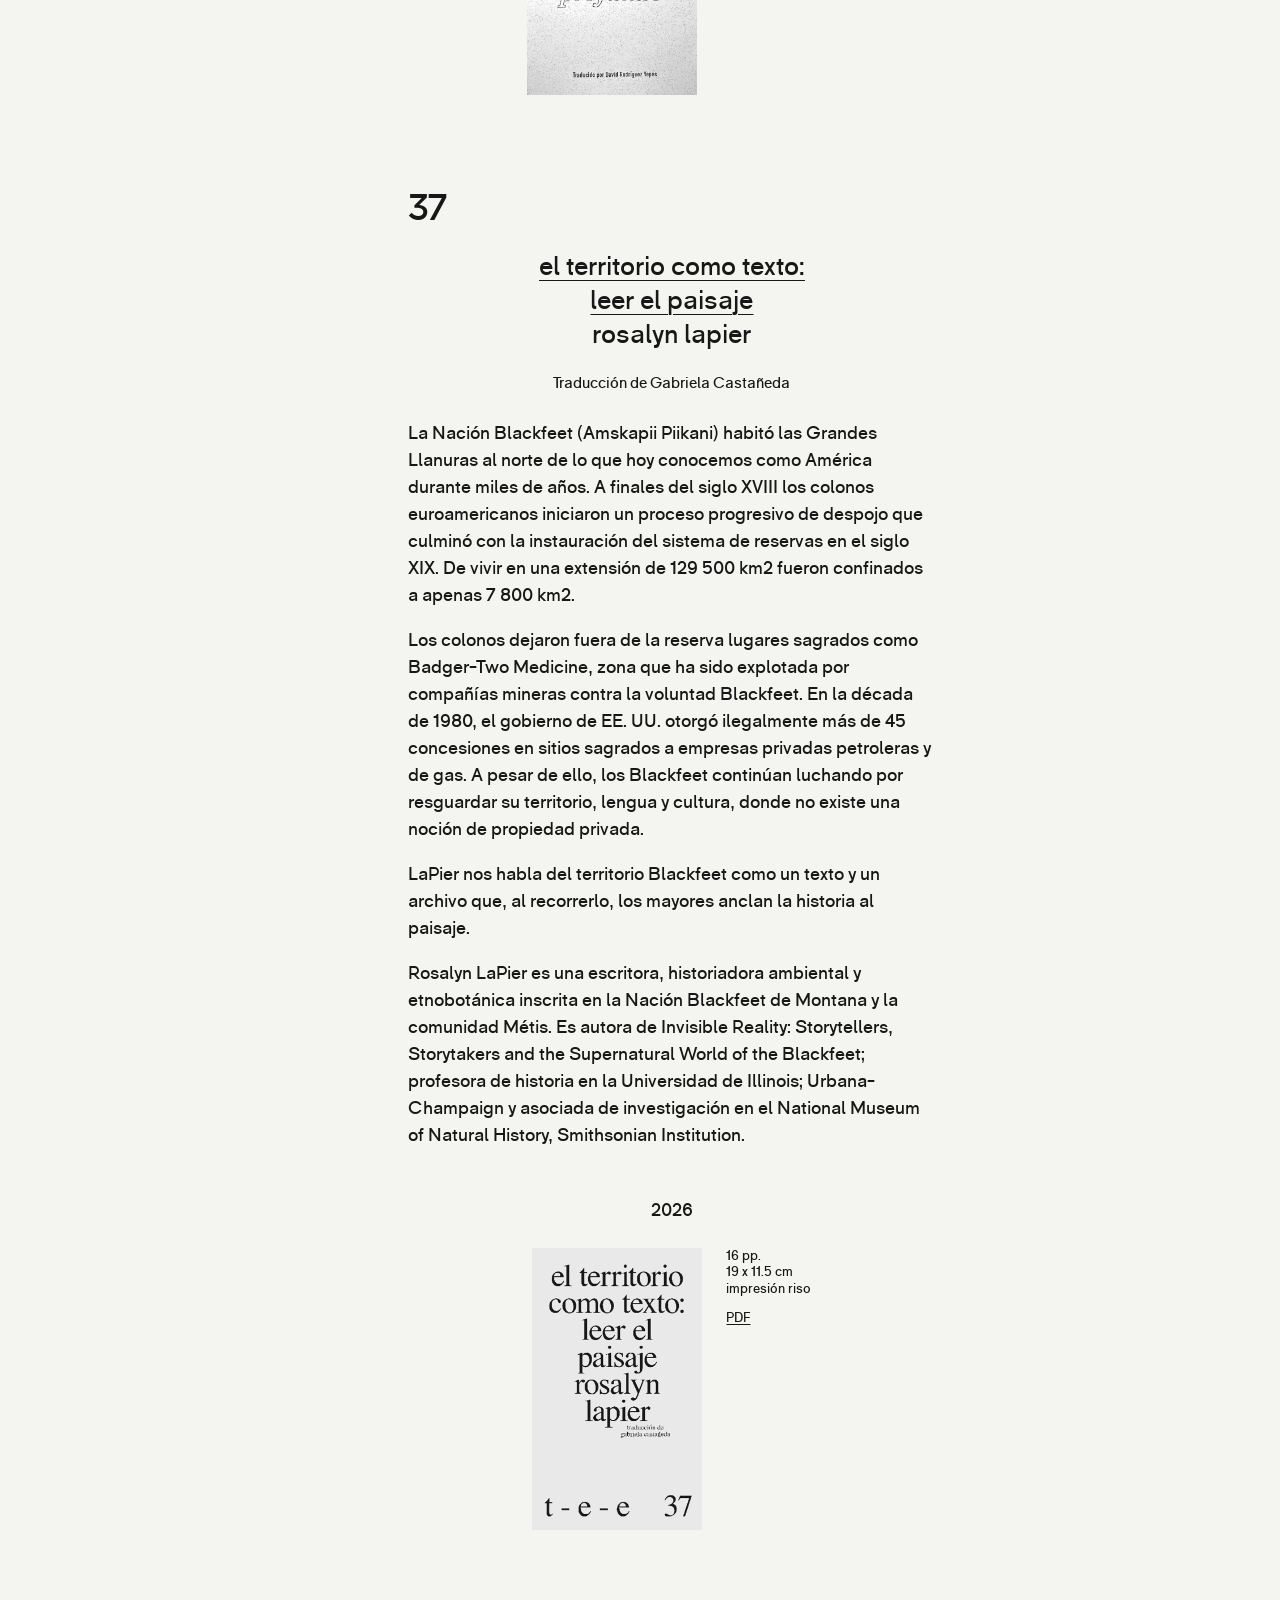
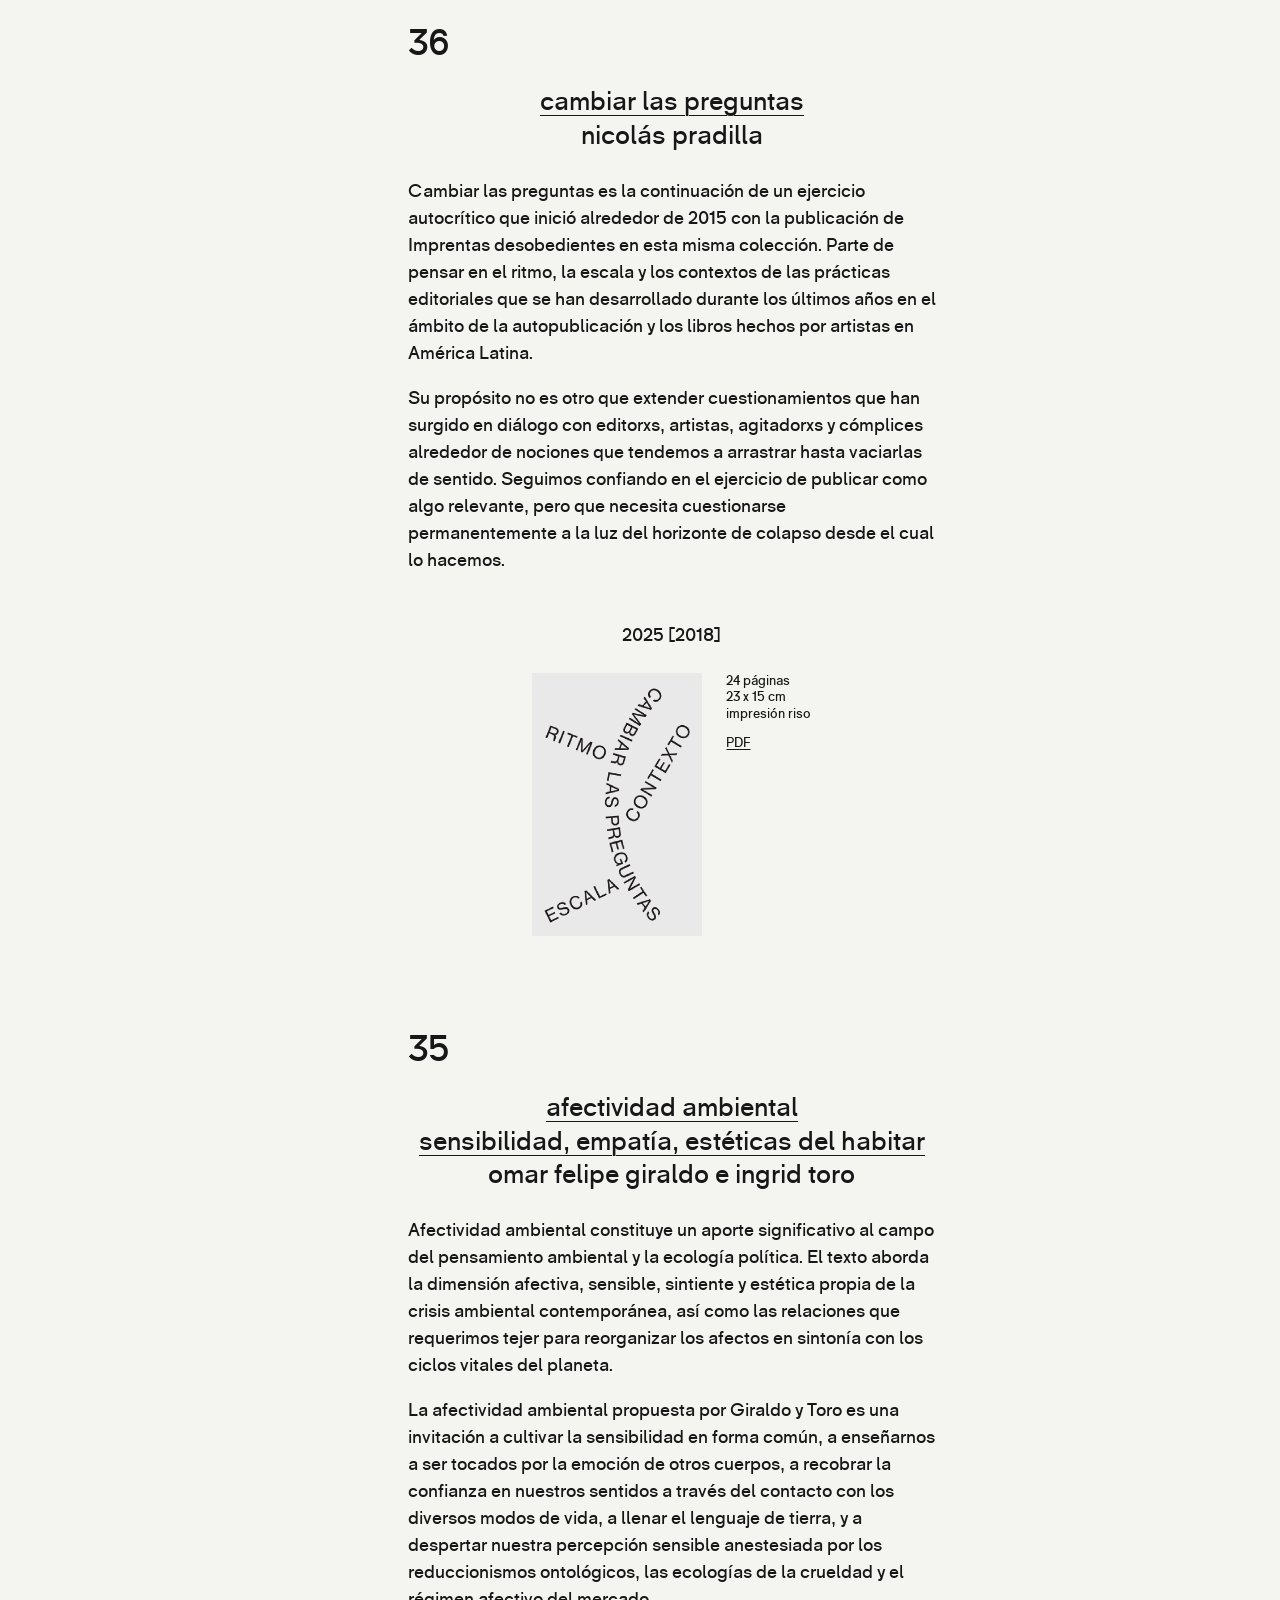
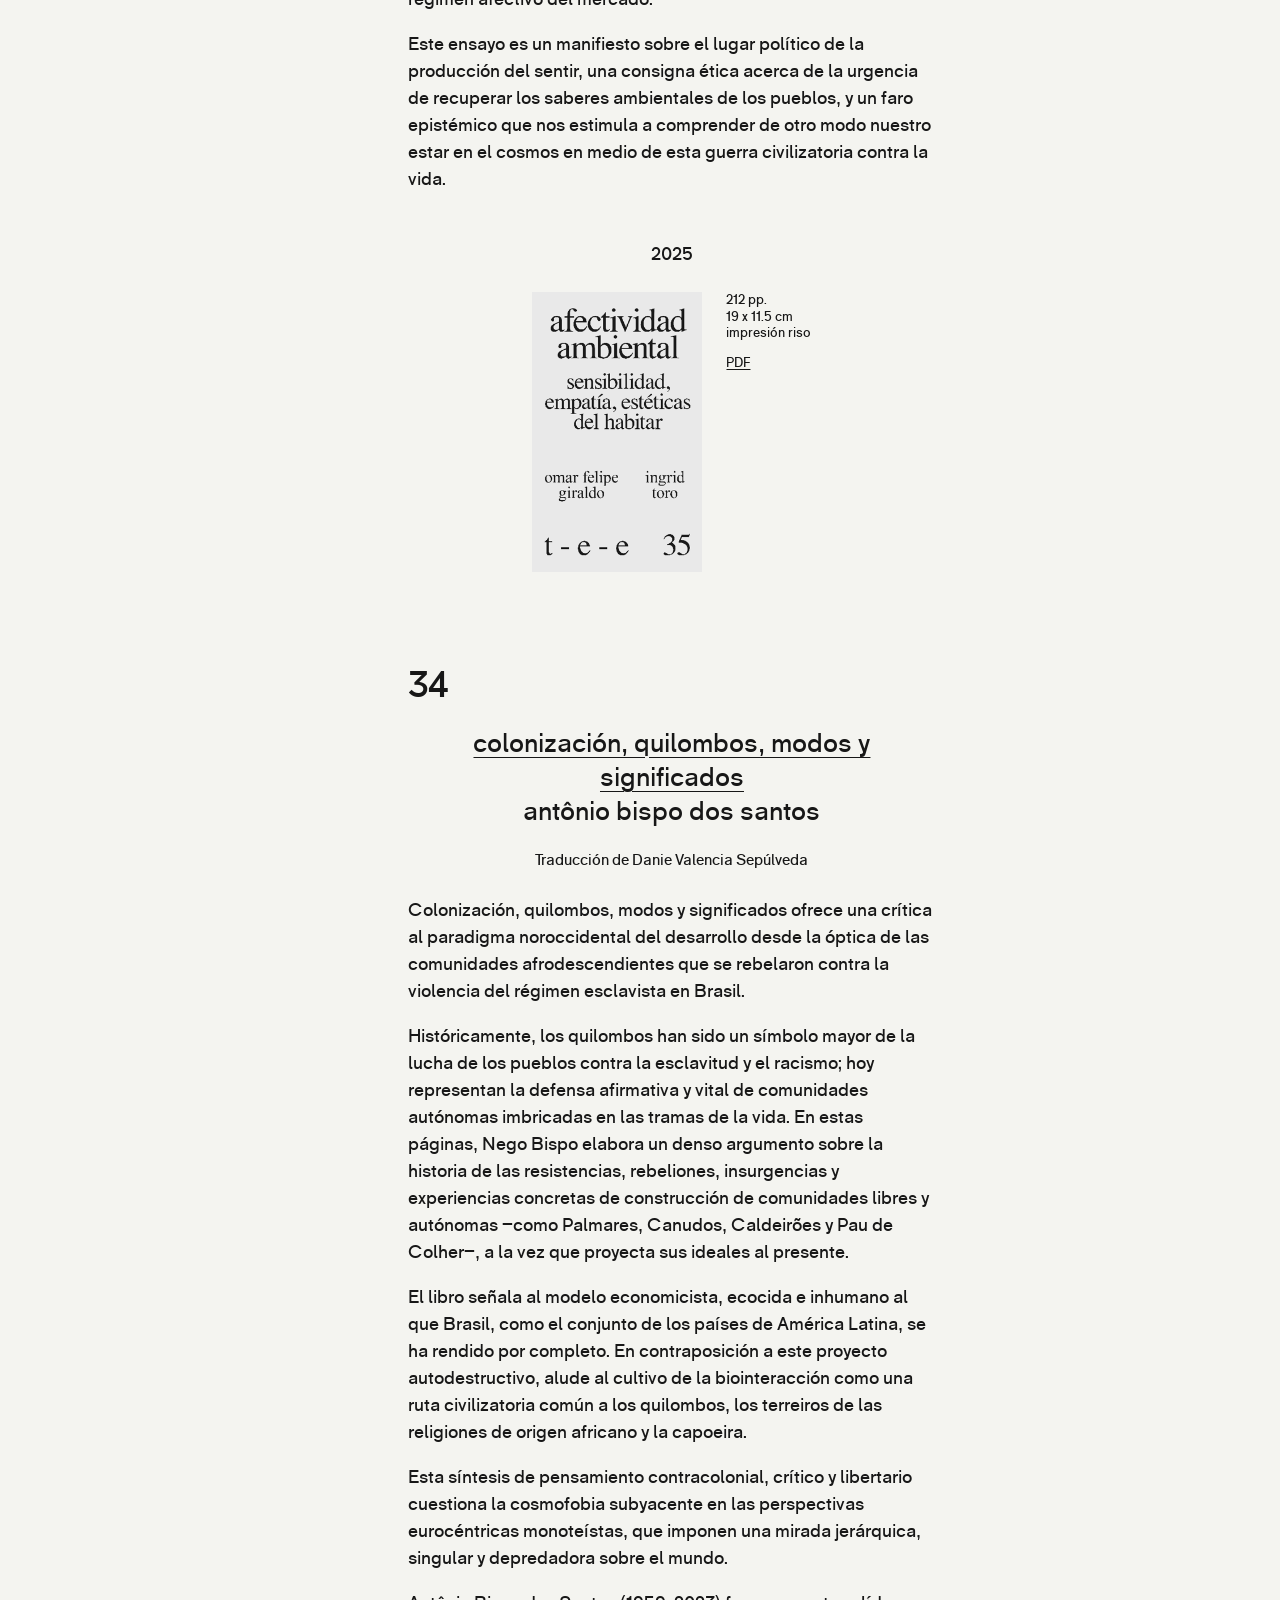
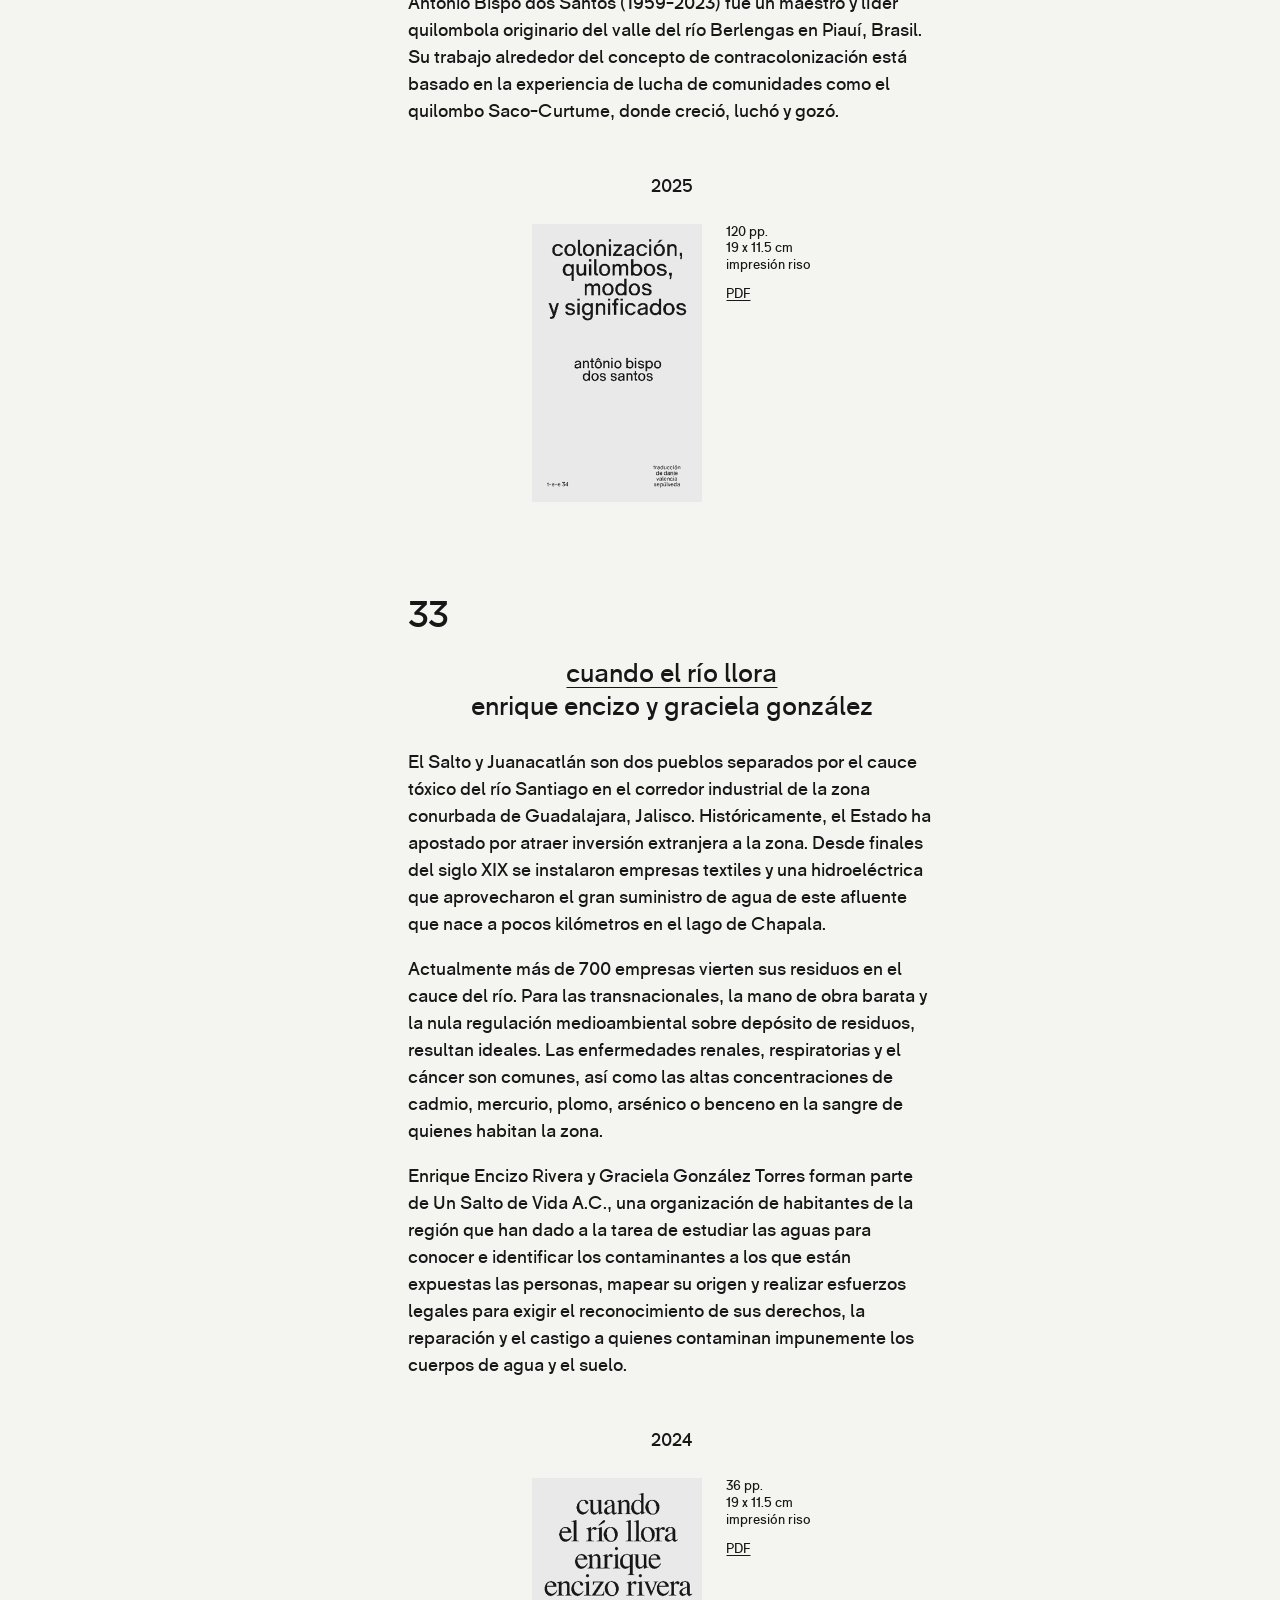
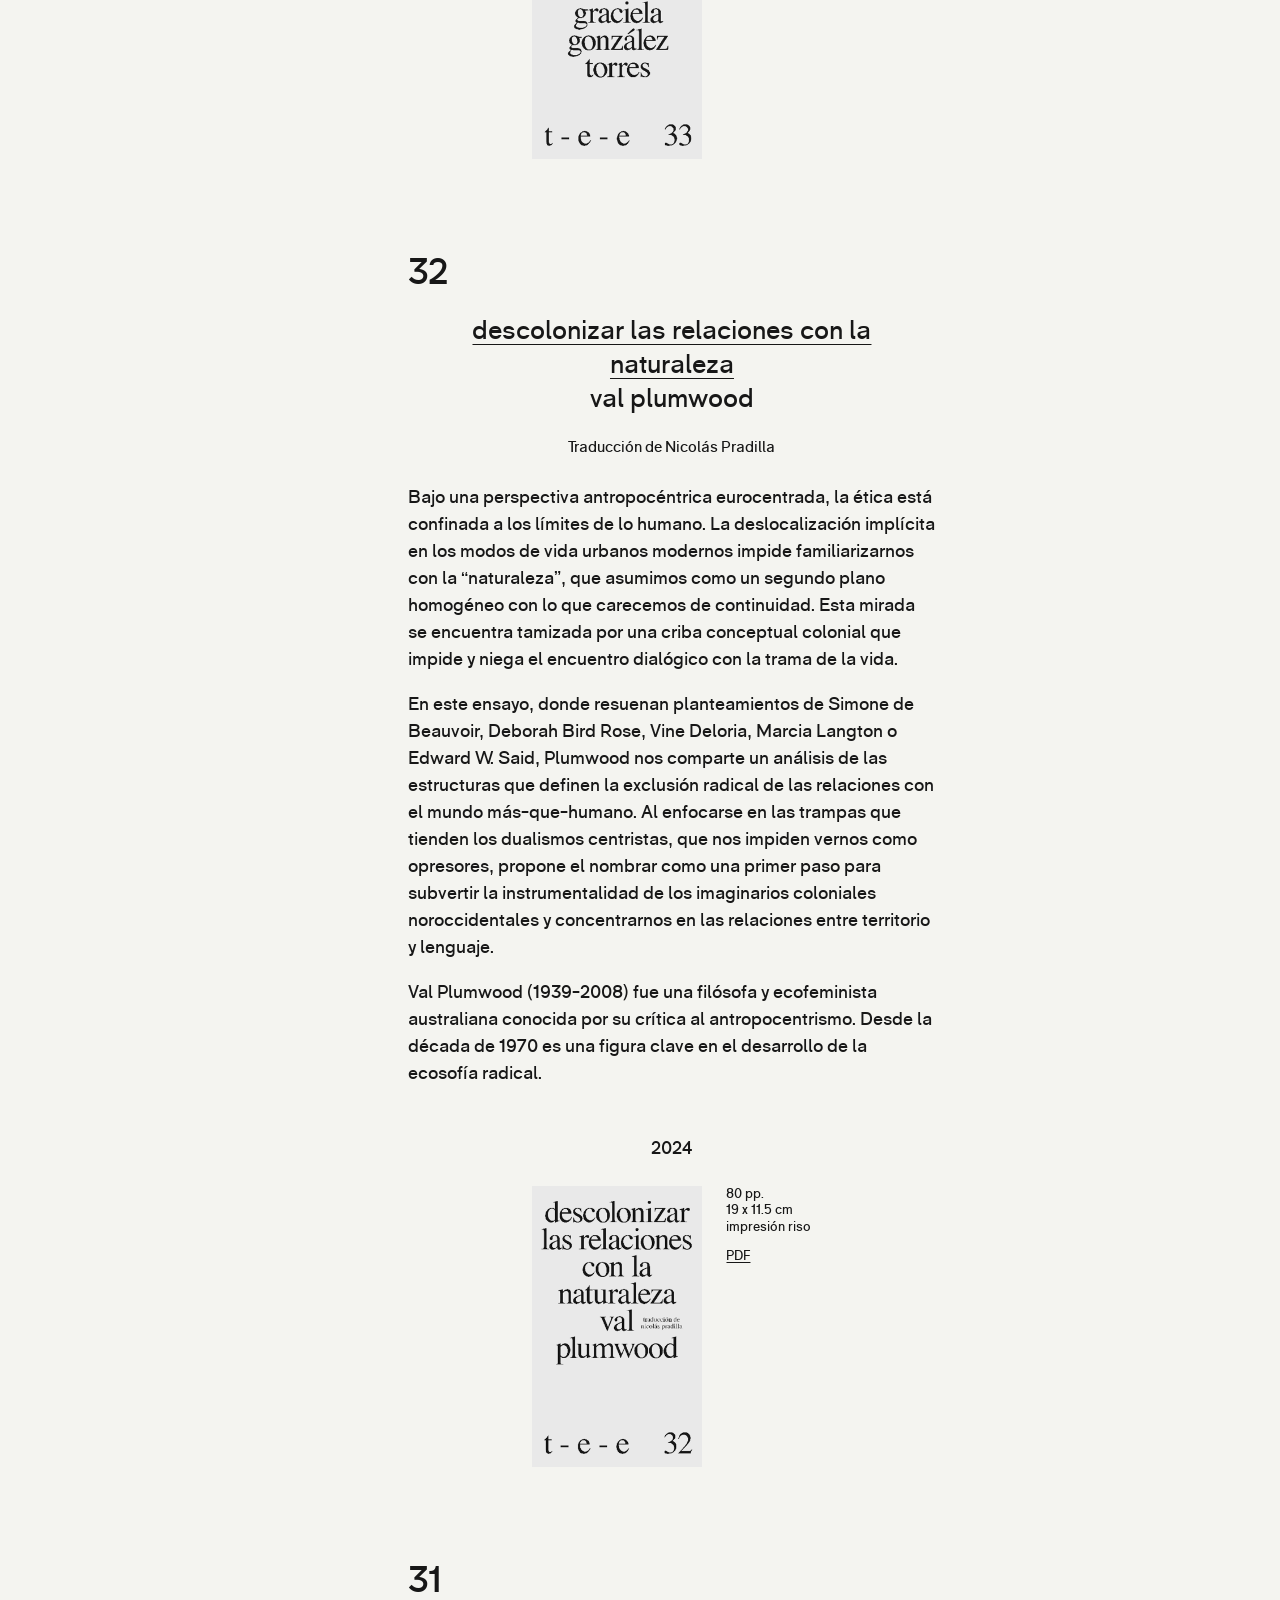
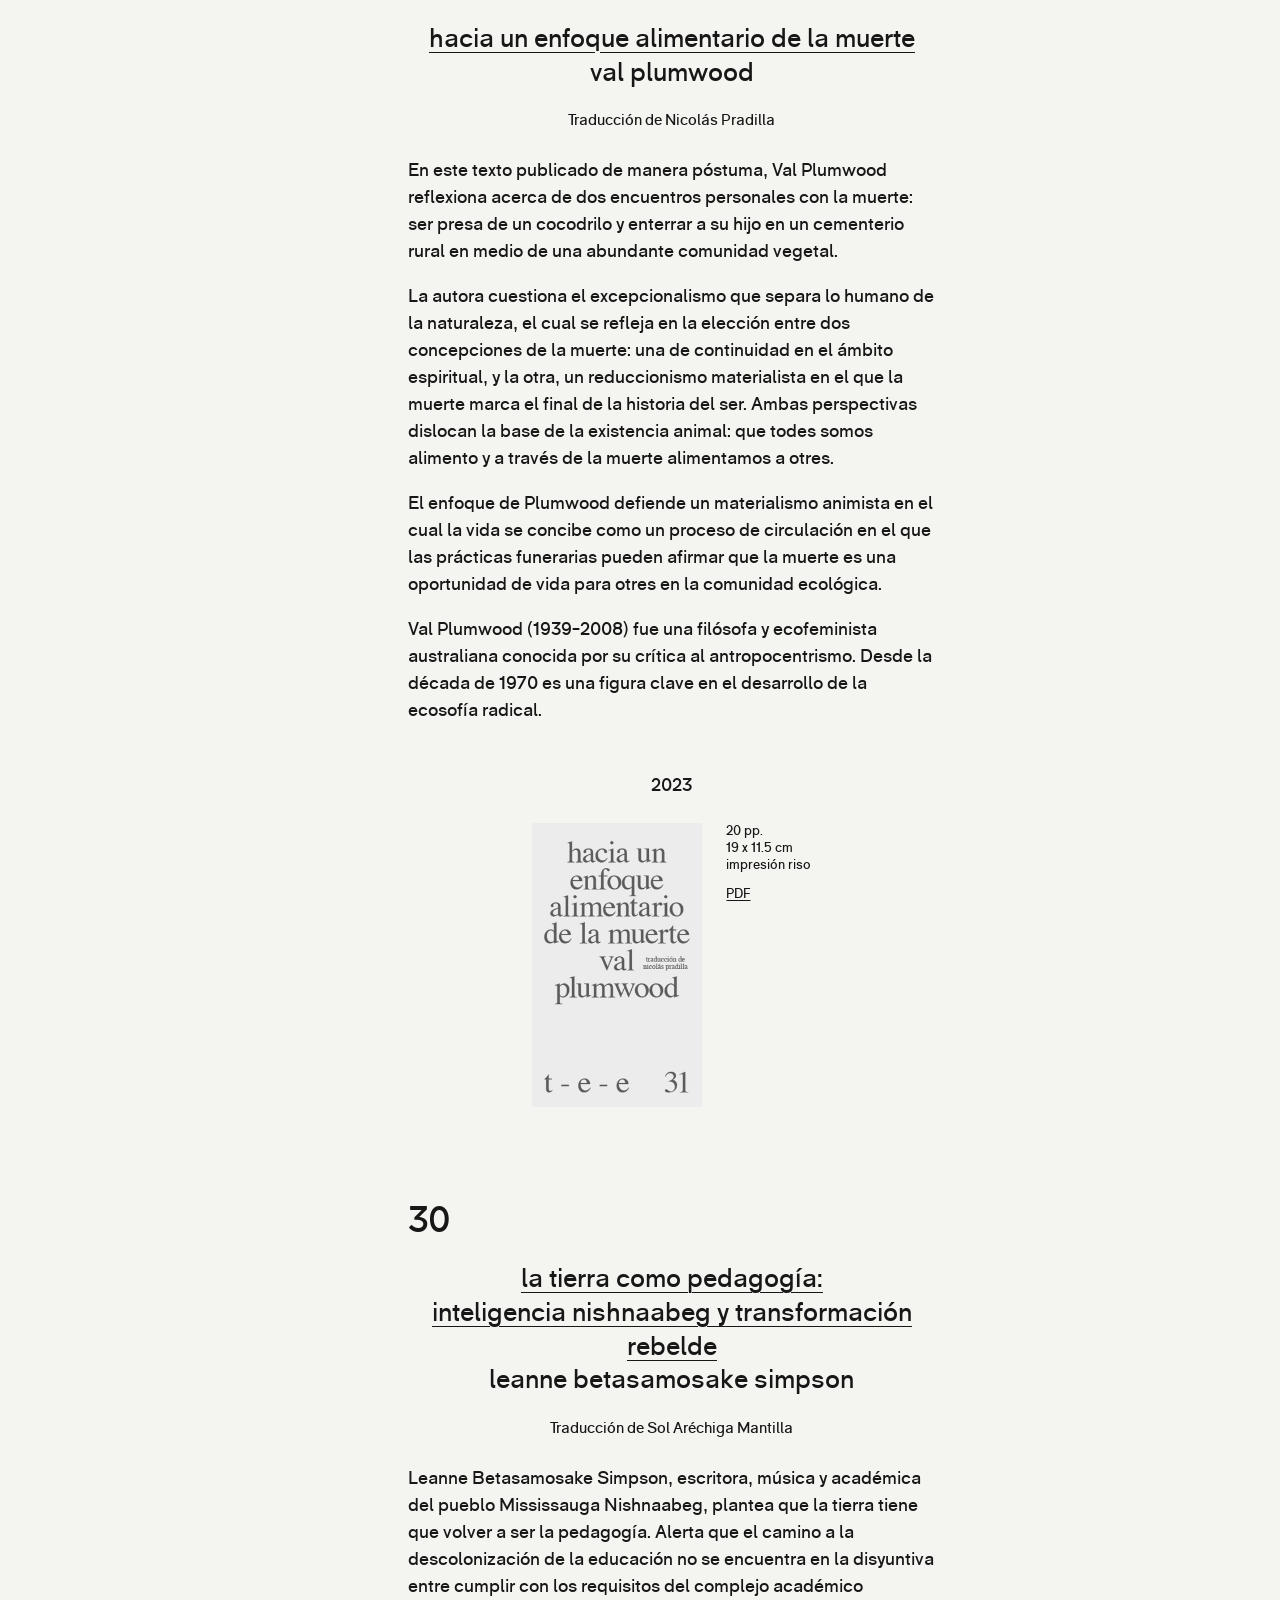
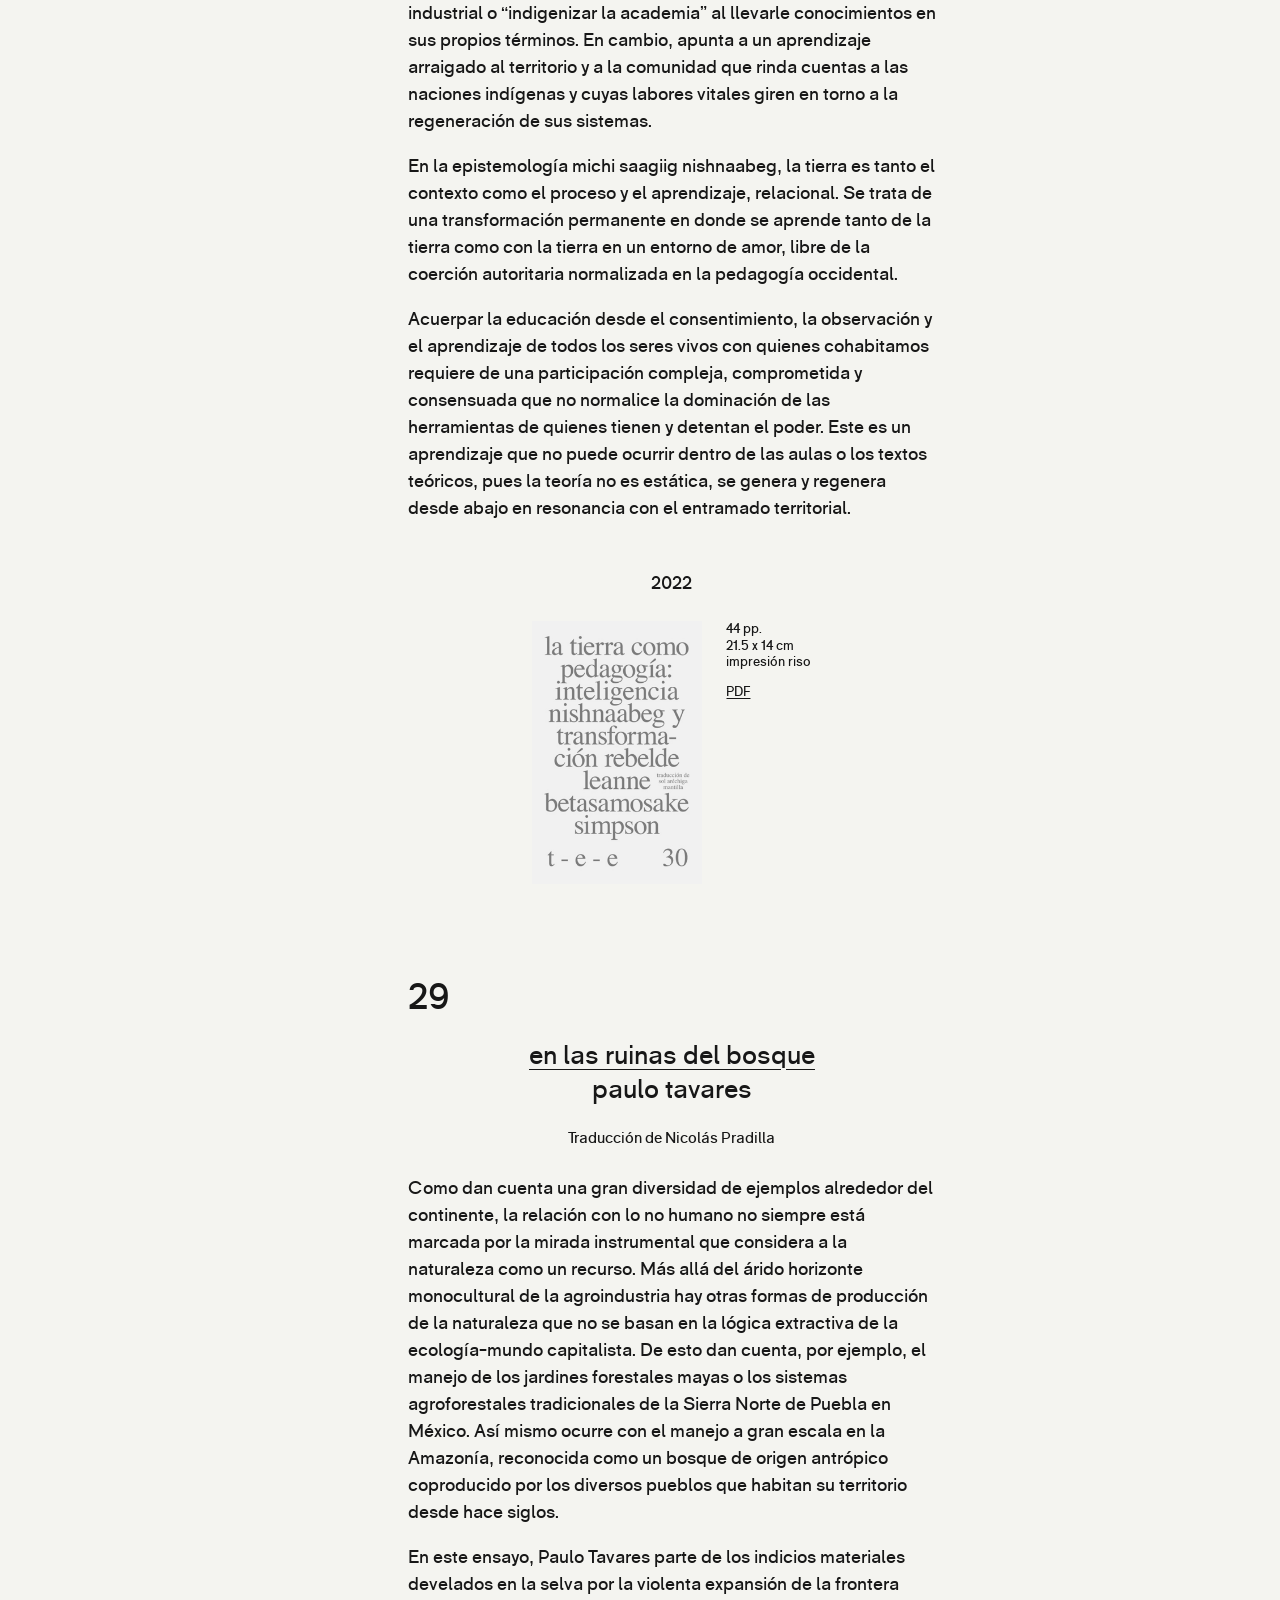
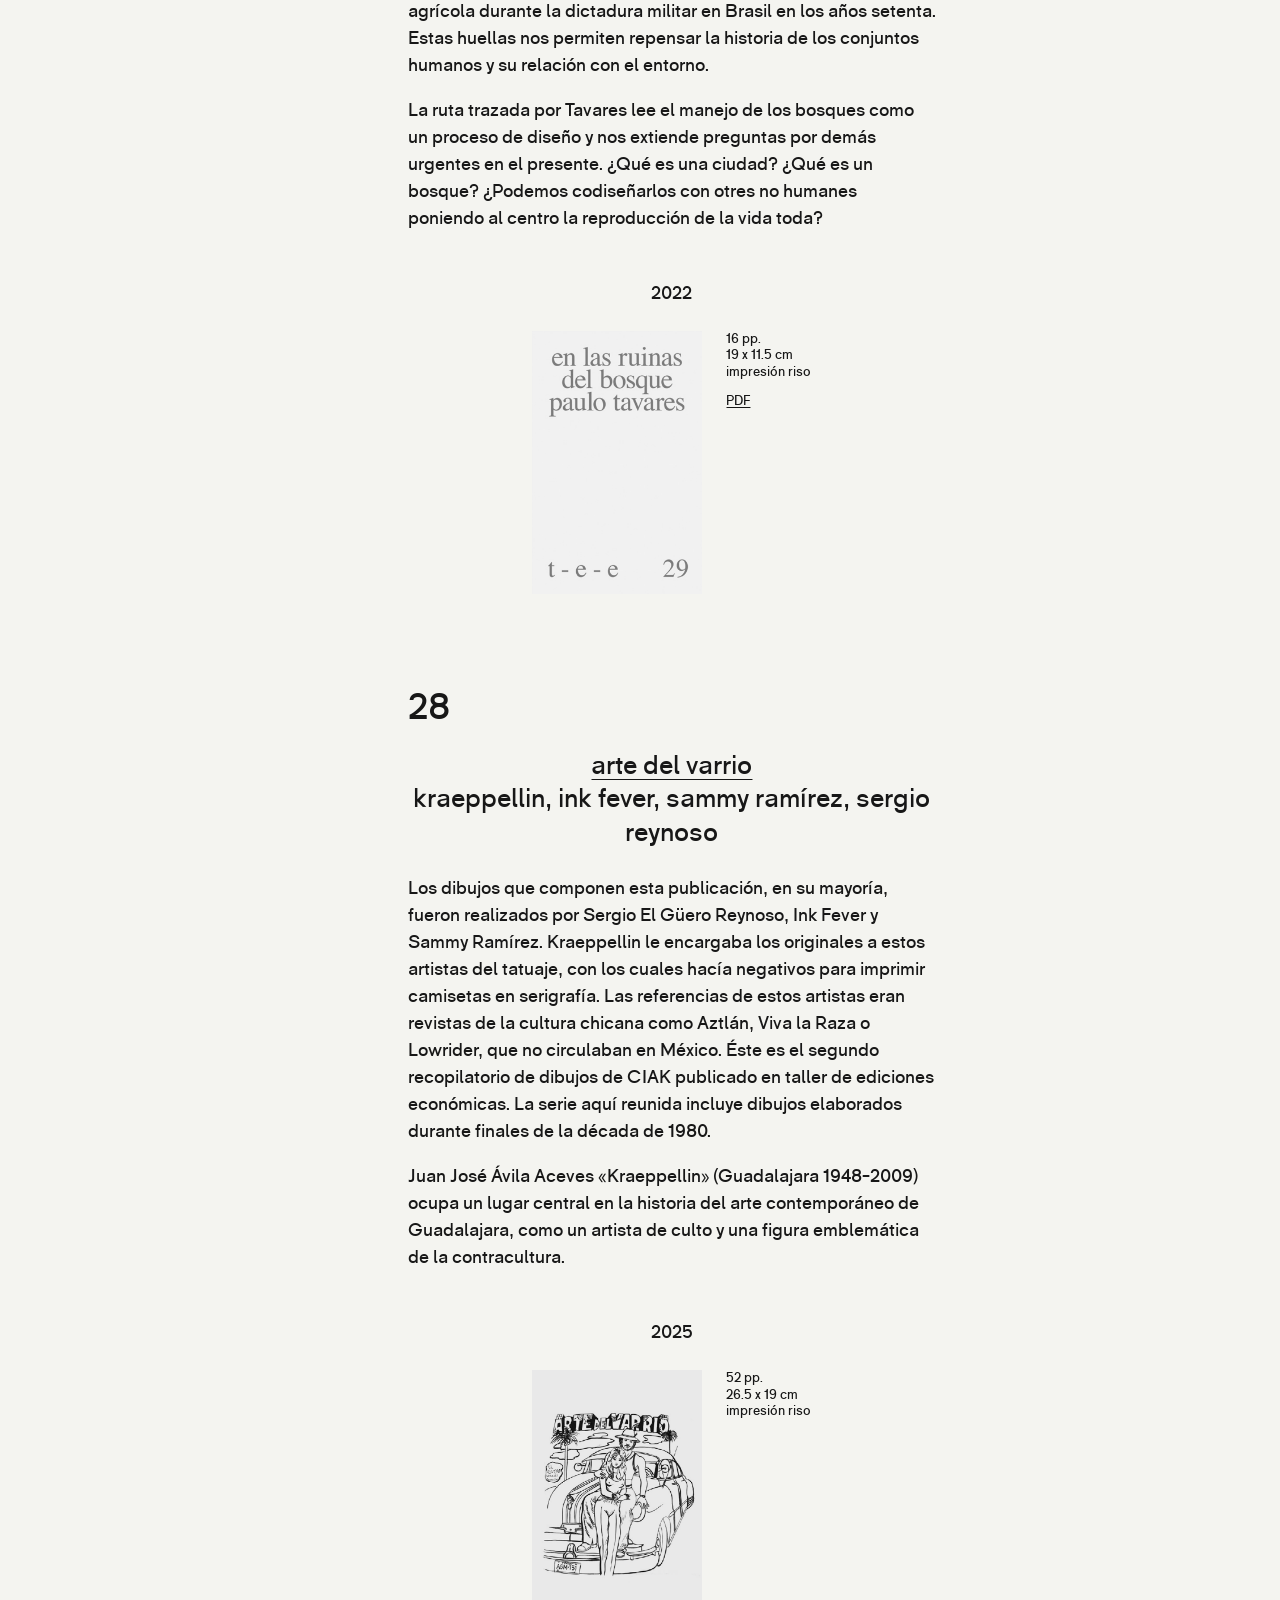
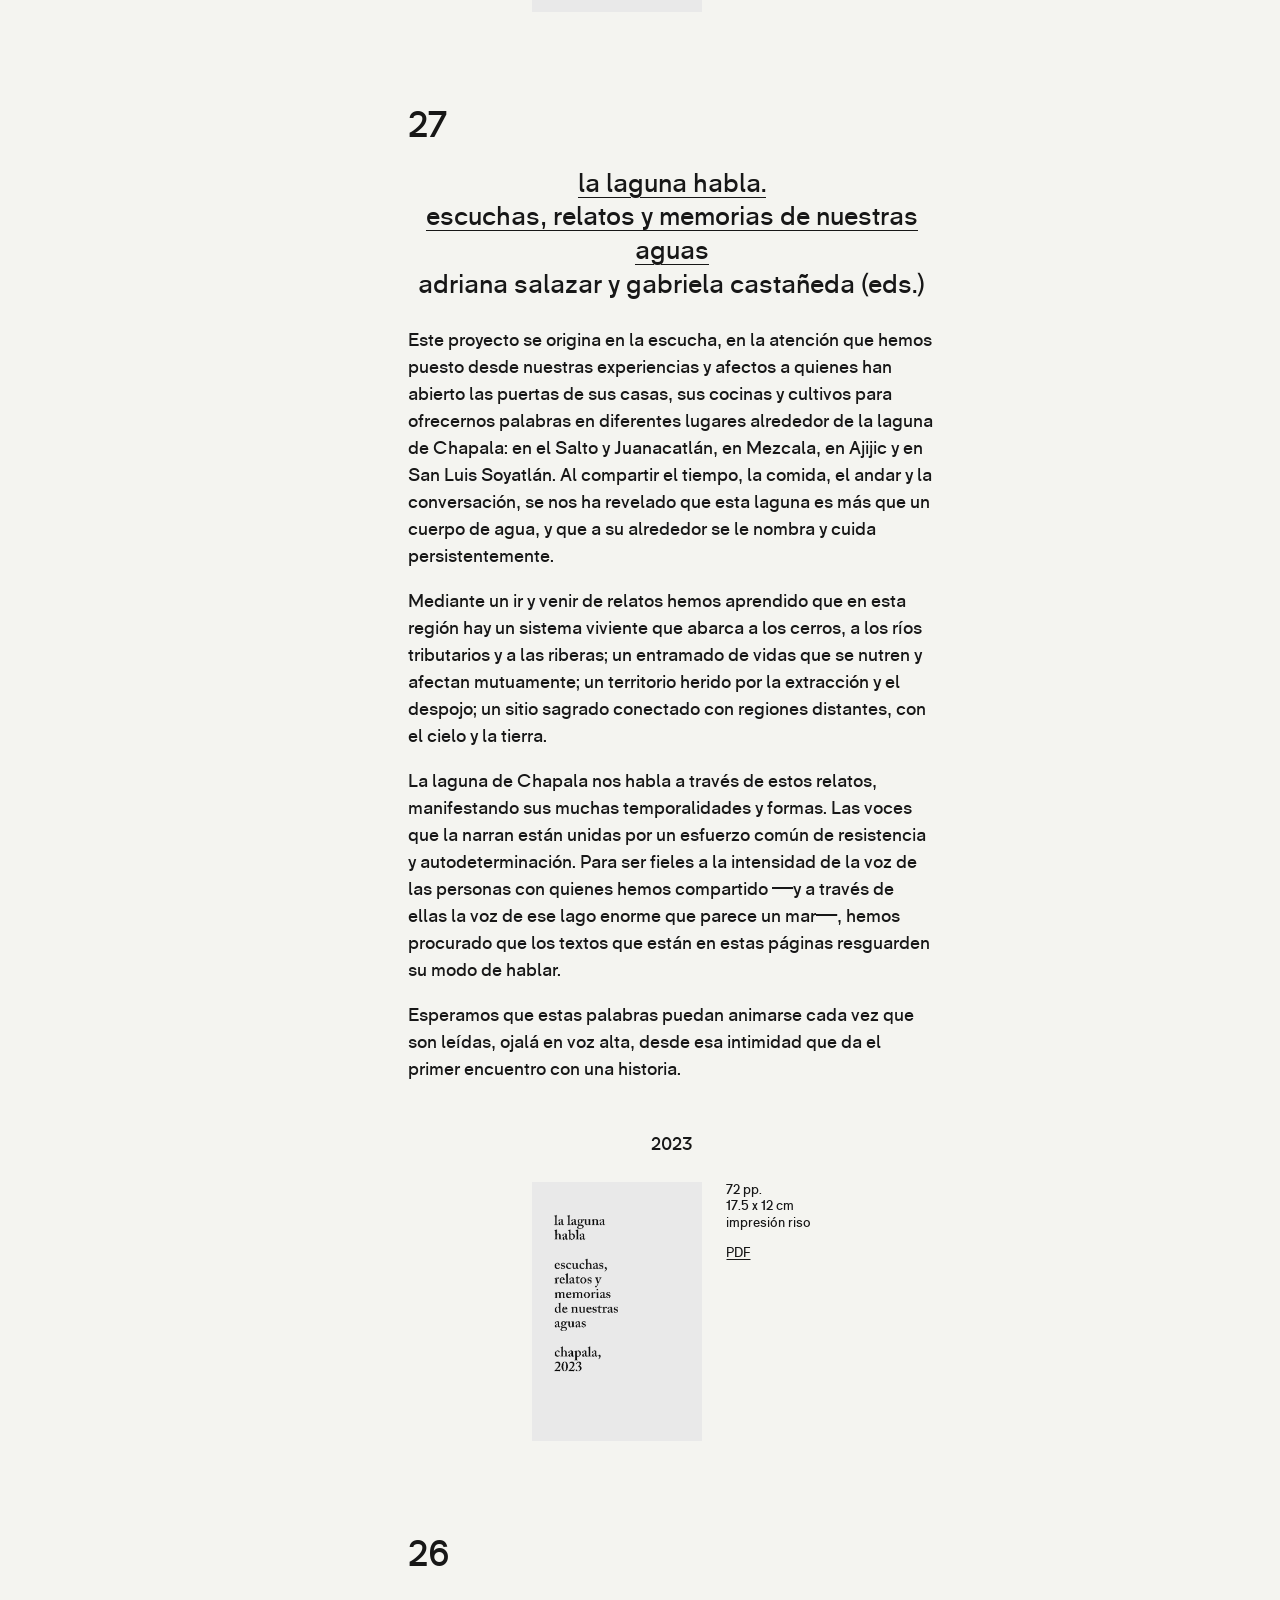
==== commit cacfb430: "Títulos más grandes, crédito de programación y favicon Co-Authored-By: Claude Opus 5.5 <noreply@anth" ====
--- a/index.html
+++ b/index.html
@@ -6,6 +6,9 @@
     <title>t-e-e | taller de ediciones económicas</title>
     <meta name="description" content="Catálogo de publicaciones del taller de ediciones económicas.">
     <link rel="stylesheet" href="./css/style.css">
+    <link rel="icon" href="./favicon.ico" sizes="any">
+    <link rel="icon" href="./img/favicon-32.png" type="image/png" sizes="32x32">
+    <link rel="apple-touch-icon" href="./img/apple-touch-icon.png">
   </head>
   <body id="inicio">
     <nav aria-label="Principal">
--- a/css/style.css
+++ b/css/style.css
@@ -25,7 +25,7 @@
   --font-size-body: 1.125rem;
   --font-size-h1: 2rem;
   --font-size-h2: 2rem;
-  --font-size-h3: 1.375rem;
+  --font-size-h3: 1.625rem;
   --font-size-index: 2.25rem;
   --font-size-nav: 1.5rem;
 
@@ -136,6 +136,14 @@
 article .authors {
   font-size: var(--font-size-h3);
   line-height: 1.3;
+}
+
+/* en celular, títulos y autorxs un poco más contenidos */
+@media (max-width: 767px) {
+  article h3,
+  article .authors {
+    font-size: 1.375rem;
+  }
 }
 
 article .translation {
@@ -182,9 +190,11 @@
 
 /* en pantallas chicas la columna ocupa todo el espacio junto al menú */
 @media (max-width: 767px) {
-  main {
+  body > main {
     width: auto;
     min-width: 0;
+    padding-left: 1rem;
+    padding-right: 1.25rem;
   }
 }
 
@@ -280,17 +290,76 @@
   FICHA DE CADA PUBLICACIÓN
   ============================================================
 
-  Año, portada, ficha técnica y PDF centrados.
+  Año centrado; debajo, la portada con la ficha técnica,
+  la disponibilidad y el PDF a su derecha.
 */
 
 article > footer {
+  display: flex;
+  flex-wrap: wrap;
+  justify-content: center;
+  align-items: flex-start;
+  gap: 1.5rem;
+  margin-top: 3rem;
+  padding: 0;
+}
+
+/* el año va solo, centrado, arriba de la portada */
+article > footer .year {
+  flex-basis: 100%;
   text-align: center;
+  margin: 0;
+}
+
+/* portada y ficha lado a lado, como en la maqueta */
+article > footer img {
+  margin: 0;
+  min-width: 0;
+}
+
+/* en celular, portada un poco más chica para que la ficha quepa al lado */
+@media (max-width: 767px) {
+  article > footer {
+    gap: 1rem;
+  }
+
+  article > footer img {
+    width: 140px;
+  }
+}
+
+/* espacio entre una publicación y la siguiente */
+article {
+  margin-bottom: 6rem;
+}
+
+article .ficha {
+  text-align: left;
+  font-size: 0.8rem;
+  line-height: 1.3;
+}
+
+article .ficha p {
+  margin: 1em 0 0;
 }
 
 article .specs {
   list-style: none;
   margin: 0;
   padding: 0;
+}
+
+/* enlaces dentro de cada publicación en negro, subrayados */
+article a {
+  color: var(--color-text);
+  text-decoration: underline;
+  text-decoration-thickness: 1px;
+  text-underline-offset: 0.15em;
+}
+
+/* créditos (coediciones, apoyos) al tamaño del texto */
+article .credits small {
+  font-size: inherit;
 }
 
 /*
@@ -328,9 +397,21 @@
   text-decoration: underline;
 }
 
+/* crédito al pie, alineado con el texto */
+.about .credito {
+  max-width: 44rem;
+  margin: 3rem 0 0 10rem;
+  padding: 1.5rem 1rem;
+}
+
+.about .credito a {
+  color: var(--color-text);
+}
+
 /* en pantallas chicas, junto al menú */
 @media (max-width: 767px) {
-  .about main {
+  .about main,
+  .about .credito {
     margin-left: 0;
   }
 }
